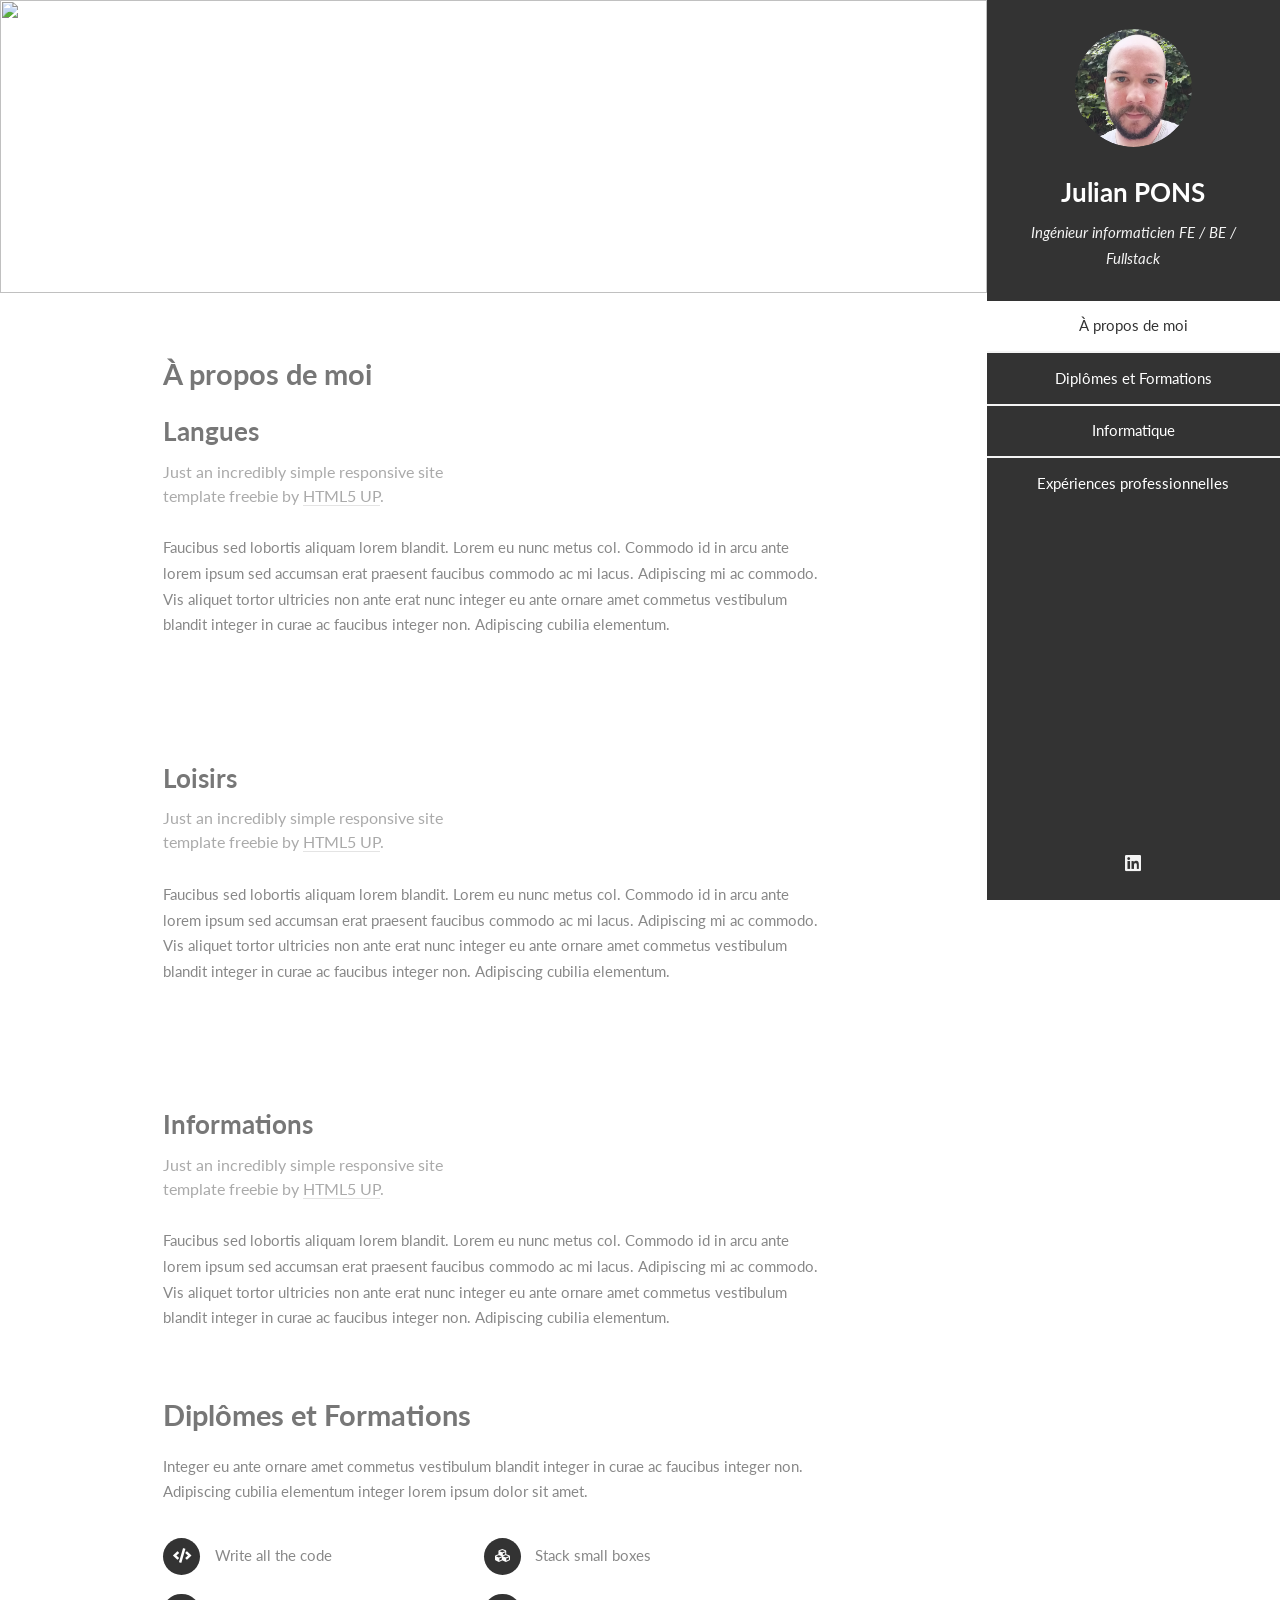
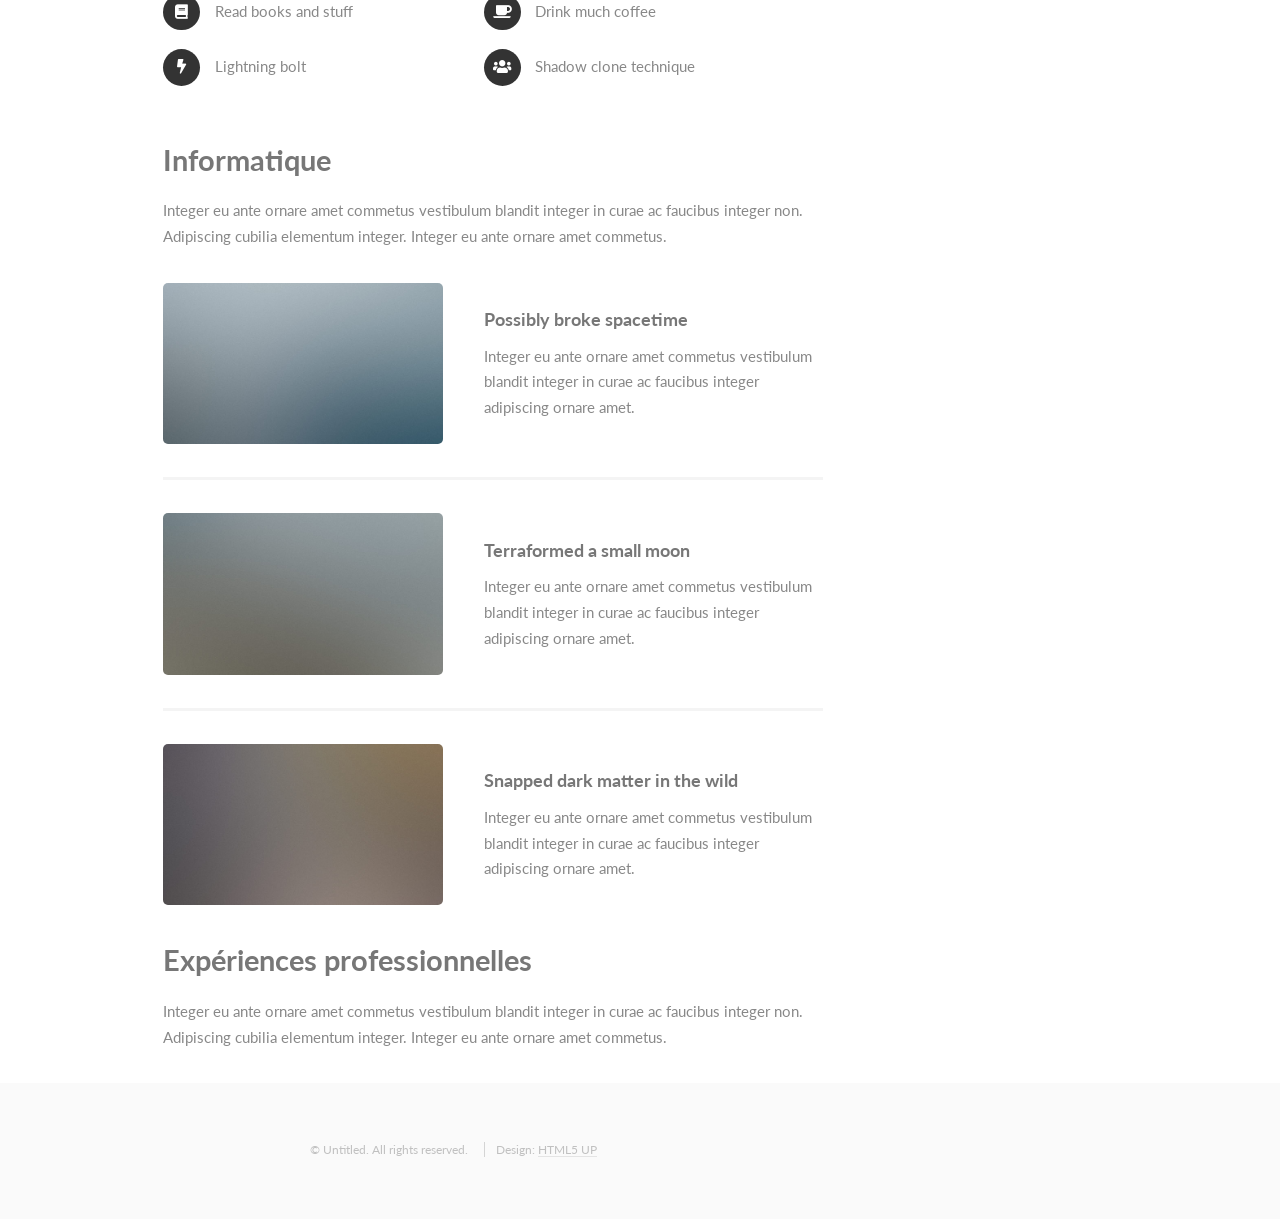
==== index.html @ 34a7720a "First iteration" ====
<!DOCTYPE HTML>
<!--
	Read Only by HTML5 UP
	html5up.net | @ajlkn
	Free for personal and commercial use under the CCA 3.0 license (html5up.net/license)
-->
<html>

<head>
	<title>CV Julian PONS</title>
	<meta charset="utf-8" />
	<meta name="viewport" content="width=device-width, initial-scale=1, user-scalable=no" />
	<link rel="stylesheet" href="assets/css/main.css" />
</head>

<body class="is-preload">

	<!-- Header -->
	<section id="header">
		<header>
			<span class="image avatar"><img src="images/avatar.jpg" alt="" /></span>
			<h1 id="logo"><a href="#">Julian PONS</a></h1>
			<p>Ingénieur informaticien FE / BE / Fullstack</p>
		</header>
		<nav id="nav">
			<ul>
				<li><a href="#one" class="active">À propos de moi</a></li>
				<li><a href="#two">Diplômes et Formations</a></li>
				<li><a href="#three">Informatique</a></li>
				<li><a href="#four">Expériences professionnelles</a></li>
			</ul>
		</nav>
		<footer>
			<ul class="icons">
				<li><a href="https://www.linkedin.com/in/julian-pons-7a95511b2" class="icon brands fa-linkedin"><span
							class="label">Linkedin</span></a></li>
			</ul>
		</footer>
	</section>

	<!-- Wrapper -->
	<div id="wrapper">

		<!-- Main -->
		<div id="main">

			<!-- One -->
			<section id="one">
				<div class="image main" data-position="center">
					<img src="images/banner.jpg" alt="" />
				</div>
				<div class="container">
					<h2>À propos de moi</h2>
					<header class="major">
						<h3>Langues</h3>
						<p>Just an incredibly simple responsive site<br />
							template freebie by <a href="http://html5up.net">HTML5 UP</a>.</p>
					</header>
					<p>Faucibus sed lobortis aliquam lorem blandit. Lorem eu nunc metus col. Commodo id in arcu ante
						lorem ipsum sed accumsan erat praesent faucibus commodo ac mi lacus. Adipiscing mi ac
						commodo.
						Vis aliquet tortor ultricies non ante erat nunc integer eu ante ornare amet commetus
						vestibulum
						blandit integer in curae ac faucibus integer non. Adipiscing cubilia elementum.</p>
				</div>
				<div class="container">
					<header class="major">
						<h3>Loisirs</h3>
						<p>Just an incredibly simple responsive site<br />
							template freebie by <a href="http://html5up.net">HTML5 UP</a>.</p>
					</header>
					<p>Faucibus sed lobortis aliquam lorem blandit. Lorem eu nunc metus col. Commodo id in arcu ante
						lorem ipsum sed accumsan erat praesent faucibus commodo ac mi lacus. Adipiscing mi ac commodo.
						Vis aliquet tortor ultricies non ante erat nunc integer eu ante ornare amet commetus vestibulum
						blandit integer in curae ac faucibus integer non. Adipiscing cubilia elementum.</p>
				</div>
				<div class="container">
					<header class="major">
						<h3>Informations</h3>
						<p>Just an incredibly simple responsive site<br />
							template freebie by <a href="http://html5up.net">HTML5 UP</a>.</p>
					</header>
					<p>Faucibus sed lobortis aliquam lorem blandit. Lorem eu nunc metus col. Commodo id in arcu ante
						lorem ipsum sed accumsan erat praesent faucibus commodo ac mi lacus. Adipiscing mi ac commodo.
						Vis aliquet tortor ultricies non ante erat nunc integer eu ante ornare amet commetus vestibulum
						blandit integer in curae ac faucibus integer non. Adipiscing cubilia elementum.</p>
				</div>

		</div>
		</section>

		<!-- Two -->
		<section id="two">
			<div class="container">
				<h2>Diplômes et Formations</h2>
				<p>Integer eu ante ornare amet commetus vestibulum blandit integer in curae ac faucibus integer non.
					Adipiscing cubilia elementum integer lorem ipsum dolor sit amet.</p>
				<ul class="feature-icons">
					<li class="icon solid fa-code">Write all the code</li>
					<li class="icon solid fa-cubes">Stack small boxes</li>
					<li class="icon solid fa-book">Read books and stuff</li>
					<li class="icon solid fa-coffee">Drink much coffee</li>
					<li class="icon solid fa-bolt">Lightning bolt</li>
					<li class="icon solid fa-users">Shadow clone technique</li>
				</ul>
			</div>
		</section>

		<!-- Three -->
		<section id="three">
			<div class="container">
				<h2>Informatique</h2>
				<p>Integer eu ante ornare amet commetus vestibulum blandit integer in curae ac faucibus integer non.
					Adipiscing cubilia elementum integer. Integer eu ante ornare amet commetus.</p>
				<div class="features">
					<article>
						<a href="#" class="image"><img src="images/pic01.jpg" alt="" /></a>
						<div class="inner">
							<h4>Possibly broke spacetime</h4>
							<p>Integer eu ante ornare amet commetus vestibulum blandit integer in curae ac faucibus
								integer adipiscing ornare amet.</p>
						</div>
					</article>
					<article>
						<a href="#" class="image"><img src="images/pic02.jpg" alt="" /></a>
						<div class="inner">
							<h4>Terraformed a small moon</h4>
							<p>Integer eu ante ornare amet commetus vestibulum blandit integer in curae ac faucibus
								integer adipiscing ornare amet.</p>
						</div>
					</article>
					<article>
						<a href="#" class="image"><img src="images/pic03.jpg" alt="" /></a>
						<div class="inner">
							<h4>Snapped dark matter in the wild</h4>
							<p>Integer eu ante ornare amet commetus vestibulum blandit integer in curae ac faucibus
								integer adipiscing ornare amet.</p>
						</div>
					</article>
				</div>
			</div>
		</section>

		<!-- Four -->
		<section id="four">
			<div class="container">
				<h2>Expériences professionnelles</h2>
				<p>Integer eu ante ornare amet commetus vestibulum blandit integer in curae ac faucibus integer non.
					Adipiscing cubilia elementum integer. Integer eu ante ornare amet commetus.</p>
			</div>
		</section>

		<!-- Five -->
		<!--
							<section id="five">
								<div class="container">
									<h3>Elements</h3>

									<section>
										<h4>Text</h4>
										<p>This is <b>bold</b> and this is <strong>strong</strong>. This is <i>italic</i> and this is <em>emphasized</em>.
										This is <sup>superscript</sup> text and this is <sub>subscript</sub> text.
										This is <u>underlined</u> and this is code: <code>for (;;) { ... }</code>. Finally, <a href="#">this is a link</a>.</p>
										<hr />
										<header>
											<h4>Heading with a Subtitle</h4>
											<p>Lorem ipsum dolor sit amet nullam id egestas urna aliquam</p>
										</header>
										<p>Nunc lacinia ante nunc ac lobortis. Interdum adipiscing gravida odio porttitor sem non mi integer non faucibus ornare mi ut ante amet placerat aliquet. Volutpat eu sed ante lacinia sapien lorem accumsan varius montes viverra nibh in adipiscing blandit tempus accumsan.</p>
										<header>
											<h5>Heading with a Subtitle</h5>
											<p>Lorem ipsum dolor sit amet nullam id egestas urna aliquam</p>
										</header>
										<p>Nunc lacinia ante nunc ac lobortis. Interdum adipiscing gravida odio porttitor sem non mi integer non faucibus ornare mi ut ante amet placerat aliquet. Volutpat eu sed ante lacinia sapien lorem accumsan varius montes viverra nibh in adipiscing blandit tempus accumsan.</p>
										<hr />
										<h2>Heading Level 2</h2>
										<h3>Heading Level 3</h3>
										<h4>Heading Level 4</h4>
										<h5>Heading Level 5</h5>
										<h6>Heading Level 6</h6>
										<hr />
										<h5>Blockquote</h5>
										<blockquote>Fringilla nisl. Donec accumsan interdum nisi, quis tincidunt felis sagittis eget tempus euismod. Vestibulum ante ipsum primis in faucibus vestibulum. Blandit adipiscing eu felis iaculis volutpat ac adipiscing accumsan faucibus. Vestibulum ante ipsum primis in faucibus lorem ipsum dolor sit amet nullam adipiscing eu felis.</blockquote>
										<h5>Preformatted</h5>
										<pre><code>i = 0;

while (!deck.isInOrder()) {
    print 'Iteration ' + i;
    deck.shuffle();
    i++;
}

print 'It took ' + i + ' iterations to sort the deck.';</code></pre>
									</section>

									<section>
										<h4>Lists</h4>
										<div class="row">
											<div class="col-6 col-12-xsmall">
												<h5>Unordered</h5>
												<ul>
													<li>Dolor pulvinar etiam magna etiam.</li>
													<li>Sagittis adipiscing lorem eleifend.</li>
													<li>Felis enim feugiat dolore viverra.</li>
												</ul>
												<h5>Alternate</h5>
												<ul class="alt">
													<li>Dolor pulvinar etiam magna etiam.</li>
													<li>Sagittis adipiscing lorem eleifend.</li>
													<li>Felis enim feugiat dolore viverra.</li>
												</ul>
											</div>
											<div class="col-6 col-12-xsmall">
												<h5>Ordered</h5>
												<ol>
													<li>Dolor pulvinar etiam magna etiam.</li>
													<li>Etiam vel felis at lorem sed viverra.</li>
													<li>Felis enim feugiat dolore viverra.</li>
													<li>Dolor pulvinar etiam magna etiam.</li>
													<li>Etiam vel felis at lorem sed viverra.</li>
													<li>Felis enim feugiat dolore viverra.</li>
												</ol>
												<h5>Icons</h5>
												<ul class="icons">
													<li><a href="#" class="icon brands fa-twitter"><span class="label">Twitter</span></a></li>
													<li><a href="#" class="icon brands fa-facebook-f"><span class="label">Facebook</span></a></li>
													<li><a href="#" class="icon brands fa-instagram"><span class="label">Instagram</span></a></li>
													<li><a href="#" class="icon brands fa-github"><span class="label">Github</span></a></li>
													<li><a href="#" class="icon brands fa-dribbble"><span class="label">Dribbble</span></a></li>
													<li><a href="#" class="icon brands fa-tumblr"><span class="label">Tumblr</span></a></li>
												</ul>
											</div>
										</div>
										<h5>Actions</h5>
										<ul class="actions">
											<li><a href="#" class="button primary">Default</a></li>
											<li><a href="#" class="button">Default</a></li>
											<li><a href="#" class="button alt">Default</a></li>
										</ul>
										<ul class="actions small">
											<li><a href="#" class="button primary small">Small</a></li>
											<li><a href="#" class="button small">Small</a></li>
											<li><a href="#" class="button alt small">Small</a></li>
										</ul>
										<div class="row">
											<div class="col-3 col-6-medium col-12-xsmall">
												<ul class="actions stacked">
													<li><a href="#" class="button primary">Default</a></li>
													<li><a href="#" class="button">Default</a></li>
													<li><a href="#" class="button alt">Default</a></li>
												</ul>
											</div>
											<div class="col-3 col-6 col-12-xsmall">
												<ul class="actions stacked">
													<li><a href="#" class="button primary small">Small</a></li>
													<li><a href="#" class="button small">Small</a></li>
													<li><a href="#" class="button alt small">Small</a></li>
												</ul>
											</div>
											<div class="col-3 col-6-medium col-12-xsmall">
												<ul class="actions stacked">
													<li><a href="#" class="button primary fit">Default</a></li>
													<li><a href="#" class="button fit">Default</a></li>
													<li><a href="#" class="button alt fit">Default</a></li>
												</ul>
											</div>
											<div class="col-3 col-6-medium col-12-xsmall">
												<ul class="actions stacked">
													<li><a href="#" class="button primary small fit">Small</a></li>
													<li><a href="#" class="button small fit">Small</a></li>
													<li><a href="#" class="button alt small fit">Small</a></li>
												</ul>
											</div>
										</div>
									</section>

									<section>
										<h4>Table</h4>
										<h5>Default</h5>
										<div class="table-wrapper">
											<table>
												<thead>
													<tr>
														<th>Name</th>
														<th>Description</th>
														<th>Price</th>
													</tr>
												</thead>
												<tbody>
													<tr>
														<td>Item One</td>
														<td>Ante turpis integer aliquet porttitor.</td>
														<td>29.99</td>
													</tr>
													<tr>
														<td>Item Two</td>
														<td>Vis ac commodo adipiscing arcu aliquet.</td>
														<td>19.99</td>
													</tr>
													<tr>
														<td>Item Three</td>
														<td> Morbi faucibus arcu accumsan lorem.</td>
														<td>29.99</td>
													</tr>
													<tr>
														<td>Item Four</td>
														<td>Vitae integer tempus condimentum.</td>
														<td>19.99</td>
													</tr>
													<tr>
														<td>Item Five</td>
														<td>Ante turpis integer aliquet porttitor.</td>
														<td>29.99</td>
													</tr>
												</tbody>
												<tfoot>
													<tr>
														<td colspan="2"></td>
														<td>100.00</td>
													</tr>
												</tfoot>
											</table>
										</div>

										<h5>Alternate</h5>
										<div class="table-wrapper">
											<table class="alt">
												<thead>
													<tr>
														<th>Name</th>
														<th>Description</th>
														<th>Price</th>
													</tr>
												</thead>
												<tbody>
													<tr>
														<td>Item One</td>
														<td>Ante turpis integer aliquet porttitor.</td>
														<td>29.99</td>
													</tr>
													<tr>
														<td>Item Two</td>
														<td>Vis ac commodo adipiscing arcu aliquet.</td>
														<td>19.99</td>
													</tr>
													<tr>
														<td>Item Three</td>
														<td> Morbi faucibus arcu accumsan lorem.</td>
														<td>29.99</td>
													</tr>
													<tr>
														<td>Item Four</td>
														<td>Vitae integer tempus condimentum.</td>
														<td>19.99</td>
													</tr>
													<tr>
														<td>Item Five</td>
														<td>Ante turpis integer aliquet porttitor.</td>
														<td>29.99</td>
													</tr>
												</tbody>
												<tfoot>
													<tr>
														<td colspan="2"></td>
														<td>100.00</td>
													</tr>
												</tfoot>
											</table>
										</div>
									</section>

									<section>
										<h4>Buttons</h4>
										<ul class="actions">
											<li><a href="#" class="button primary">Primary</a></li>
											<li><a href="#" class="button">Default</a></li>
											<li><a href="#" class="button alt">Alternate</a></li>
										</ul>
										<ul class="actions">
											<li><a href="#" class="button primary large">Large</a></li>
											<li><a href="#" class="button">Default</a></li>
											<li><a href="#" class="button alt small">Small</a></li>
										</ul>
										<ul class="actions fit">
											<li><a href="#" class="button primary fit">Fit</a></li>
											<li><a href="#" class="button fit">Fit</a></li>
											<li><a href="#" class="button alt fit">Fit</a></li>
										</ul>
										<ul class="actions fit small">
											<li><a href="#" class="button primary fit small">Fit + Small</a></li>
											<li><a href="#" class="button fit small">Fit + Small</a></li>
											<li><a href="#" class="button alt fit small">Fit + Small</a></li>
										</ul>
										<ul class="actions">
											<li><a href="#" class="button primary icon solid fa-download">Icon</a></li>
											<li><a href="#" class="button icon solid fa-download">Icon</a></li>
											<li><a href="#" class="button alt icon solid fa-check">Icon</a></li>
										</ul>
										<ul class="actions">
											<li><span class="button primary disabled">Primary</span></li>
											<li><span class="button disabled">Default</span></li>
											<li><span class="button alt disabled">Alternate</span></li>
										</ul>
									</section>

									<section>
										<h4>Form</h4>
										<form method="post" action="#">
											<div class="row gtr-uniform">
												<div class="col-6 col-12-xsmall">
													<input type="text" name="demo-name" id="demo-name" value="" placeholder="Name" />
												</div>
												<div class="col-6 col-12-xsmall">
													<input type="email" name="demo-email" id="demo-email" value="" placeholder="Email" />
												</div>
												<div class="col-12">
													<select name="demo-category" id="demo-category">
														<option value="">- Category -</option>
														<option value="1">Manufacturing</option>
														<option value="1">Shipping</option>
														<option value="1">Administration</option>
														<option value="1">Human Resources</option>
													</select>
												</div>
												<div class="col-4 col-12-medium">
													<input type="radio" id="demo-priority-low" name="demo-priority" checked>
													<label for="demo-priority-low">Low Priority</label>
												</div>
												<div class="col-4 col-12-medium">
													<input type="radio" id="demo-priority-normal" name="demo-priority">
													<label for="demo-priority-normal">Normal Priority</label>
												</div>
												<div class="col-4 col-12-medium">
													<input type="radio" id="demo-priority-high" name="demo-priority">
													<label for="demo-priority-high">High Priority</label>
												</div>
												<div class="col-6 col-12-medium">
													<input type="checkbox" id="demo-copy" name="demo-copy">
													<label for="demo-copy">Email me a copy of this message</label>
												</div>
												<div class="col-6 col-12-medium">
													<input type="checkbox" id="demo-human" name="demo-human" checked>
													<label for="demo-human">I am a human and not a robot</label>
												</div>
												<div class="col-12">
													<textarea name="demo-message" id="demo-message" placeholder="Enter your message" rows="6"></textarea>
												</div>
												<div class="col-12">
													<ul class="actions">
														<li><input type="submit" value="Send Message" /></li>
														<li><input type="reset" value="Reset" class="alt" /></li>
													</ul>
												</div>
											</div>
										</form>
									</section>

									<section>
										<h4>Image</h4>
										<h5>Fit</h5>
										<span class="image fit"><img src="images/banner.jpg" alt="" /></span>
										<div class="box alt">
											<div class="row gtr-50 gtr-uniform">
												<div class="col-4"><span class="image fit"><img src="images/pic01.jpg" alt="" /></span></div>
												<div class="col-4"><span class="image fit"><img src="images/pic02.jpg" alt="" /></span></div>
												<div class="col-4"><span class="image fit"><img src="images/pic03.jpg" alt="" /></span></div>
												<div class="col-4"><span class="image fit"><img src="images/pic02.jpg" alt="" /></span></div>
												<div class="col-4"><span class="image fit"><img src="images/pic03.jpg" alt="" /></span></div>
												<div class="col-4"><span class="image fit"><img src="images/pic01.jpg" alt="" /></span></div>
												<div class="col-4"><span class="image fit"><img src="images/pic03.jpg" alt="" /></span></div>
												<div class="col-4"><span class="image fit"><img src="images/pic01.jpg" alt="" /></span></div>
												<div class="col-4"><span class="image fit"><img src="images/pic02.jpg" alt="" /></span></div>
											</div>
										</div>
										<h5>Left &amp; Right</h5>
										<p><span class="image left"><img src="images/avatar.jpg" alt="" /></span>Fringilla nisl. Donec accumsan interdum nisi, quis tincidunt felis sagittis eget. tempus euismod. Vestibulum ante ipsum primis in faucibus vestibulum. Blandit adipiscing eu felis iaculis volutpat ac adipiscing accumsan eu faucibus. Integer ac pellentesque praesent tincidunt felis sagittis eget. tempus euismod. Vestibulum ante ipsum primis in faucibus vestibulum. Blandit adipiscing eu felis iaculis volutpat ac adipiscing accumsan eu faucibus. Integer ac pellentesque praesent. Donec accumsan interdum nisi, quis tincidunt felis sagittis eget. tempus euismod. Vestibulum ante ipsum primis in faucibus vestibulum. Blandit adipiscing eu felis iaculis volutpat ac adipiscing accumsan eu faucibus. Integer ac pellentesque praesent tincidunt felis sagittis eget. tempus euismod. Vestibulum ante ipsum primis in faucibus vestibulum. Blandit adipiscing eu felis iaculis volutpat ac adipiscing accumsan eu faucibus. Integer ac pellentesque praesent.</p>
										<p><span class="image right"><img src="images/avatar.jpg" alt="" /></span>Fringilla nisl. Donec accumsan interdum nisi, quis tincidunt felis sagittis eget. tempus euismod. Vestibulum ante ipsum primis in faucibus vestibulum. Blandit adipiscing eu felis iaculis volutpat ac adipiscing accumsan eu faucibus. Integer ac pellentesque praesent tincidunt felis sagittis eget. tempus euismod. Vestibulum ante ipsum primis in faucibus vestibulum. Blandit adipiscing eu felis iaculis volutpat ac adipiscing accumsan eu faucibus. Integer ac pellentesque praesent. Donec accumsan interdum nisi, quis tincidunt felis sagittis eget. tempus euismod. Vestibulum ante ipsum primis in faucibus vestibulum. Blandit adipiscing eu felis iaculis volutpat ac adipiscing accumsan eu faucibus. Integer ac pellentesque praesent tincidunt felis sagittis eget. tempus euismod. Vestibulum ante ipsum primis in faucibus vestibulum. Blandit adipiscing eu felis iaculis volutpat ac adipiscing accumsan eu faucibus. Integer ac pellentesque praesent.</p>
									</section>

								</div>
							</section>
						-->

	</div>

	<!-- Footer -->
	<section id="footer">
		<div class="container">
			<ul class="copyright">
				<li>&copy; Untitled. All rights reserved.</li>
				<li>Design: <a href="http://html5up.net">HTML5 UP</a></li>
			</ul>
		</div>
	</section>

	</div>

	<!-- Scripts -->
	<script src="assets/js/jquery.min.js"></script>
	<script src="assets/js/jquery.scrollex.min.js"></script>
	<script src="assets/js/jquery.scrolly.min.js"></script>
	<script src="assets/js/browser.min.js"></script>
	<script src="assets/js/breakpoints.min.js"></script>
	<script src="assets/js/util.js"></script>
	<script src="assets/js/main.js"></script>

</body>

</html>
---- assets/css/main.css ----
@import url("fontawesome-all.min.css");
@import url("https://fonts.googleapis.com/css?family=Lato:400,400italic,700,700italic|Source+Code+Pro:400");

/*
	Read Only by HTML5 UP
	html5up.net | @ajlkn
	Free for personal and commercial use under the CCA 3.0 license (html5up.net/license)
*/

html, body, div, span, applet, object,
iframe, h1, h2, h3, h4, h5, h6, p, blockquote,
pre, a, abbr, acronym, address, big, cite,
code, del, dfn, em, img, ins, kbd, q, s, samp,
small, strike, strong, sub, sup, tt, var, b,
u, i, center, dl, dt, dd, ol, ul, li, fieldset,
form, label, legend, table, caption, tbody,
tfoot, thead, tr, th, td, article, aside,
canvas, details, embed, figure, figcaption,
footer, header, hgroup, menu, nav, output, ruby,
section, summary, time, mark, audio, video {
	margin: 0;
	padding: 0;
	border: 0;
	font-size: 100%;
	font: inherit;
	vertical-align: baseline;}

article, aside, details, figcaption, figure,
footer, header, hgroup, menu, nav, section {
	display: block;}

body {
	line-height: 1;
}

ol, ul {
	list-style: none;
}

blockquote, q {
	quotes: none;
}

	blockquote:before, blockquote:after, q:before, q:after {
		content: '';
		content: none;
	}

table {
	border-collapse: collapse;
	border-spacing: 0;
}

body {
	-webkit-text-size-adjust: none;
}

mark {
	background-color: transparent;
	color: inherit;
}

input::-moz-focus-inner {
	border: 0;
	padding: 0;
}

input, select, textarea {
	-moz-appearance: none;
	-webkit-appearance: none;
	-ms-appearance: none;
	appearance: none;
}

/* Basic */

	html {
		box-sizing: border-box;
	}

	*, *:before, *:after {
		box-sizing: inherit;
	}

	body {
		background: #fff;
	}

		body.is-preload *, body.is-preload *:before, body.is-preload *:after {
			-moz-animation: none !important;
			-webkit-animation: none !important;
			-ms-animation: none !important;
			animation: none !important;
			-moz-transition: none !important;
			-webkit-transition: none !important;
			-ms-transition: none !important;
			transition: none !important;
		}

	body, input, select, textarea {
		color: #888;
		font-family: "Lato", sans-serif;
		font-size: 16pt;
		font-weight: 400;
		line-height: 1.75em;
	}

	a {
		-moz-transition: color 0.2s ease-in-out, border-color 0.2s ease-in-out;
		-webkit-transition: color 0.2s ease-in-out, border-color 0.2s ease-in-out;
		-ms-transition: color 0.2s ease-in-out, border-color 0.2s ease-in-out;
		transition: color 0.2s ease-in-out, border-color 0.2s ease-in-out;
		border-bottom: solid 1px #e4e4e4;
		color: inherit;
		text-decoration: none;
	}

		a:hover {
			border-bottom-color: transparent;
			color: #333333 !important;
		}

	strong, b {
		color: #777;
		font-weight: 700;
	}

	em, i {
		font-style: italic;
	}

	p {
		margin: 0 0 2.25em 0;
	}

	h1, h2, h3, h4, h5, h6 {
		color: #777;
		font-weight: 700;
		line-height: 1em;
		margin: 0 0 0.5625em 0;
	}

		h1 a, h2 a, h3 a, h4 a, h5 a, h6 a {
			border: 0;
			color: inherit;
			text-decoration: none;
		}

	h2 {
		font-size: 2em;
		line-height: 1.5em;
	}

	h3 {
		font-size: 1.75em;
		line-height: 1.5em;
	}

	h4 {
		font-size: 1.25em;
		line-height: 1.5em;
	}

	h5 {
		font-size: 0.9em;
		line-height: 1.5em;
	}

	h6 {
		font-size: 0.7em;
		line-height: 1.5em;
	}

	sub {
		font-size: 0.8em;
		position: relative;
		top: 0.5em;
	}

	sup {
		font-size: 0.8em;
		position: relative;
		top: -0.5em;
	}

	hr {
		border: 0;
		border-bottom: solid 2px #f4f4f4;
		margin: 2.25em 0;
	}

		hr.major {
			margin: 3.375em 0;
		}

	blockquote {
		border-left: solid 8px #e4e4e4;
		font-style: italic;
		margin: 0 0 2.25em 0;
		padding: 0.5em 0 0.5em 2em;
	}

	code {
		background: #555;
		border-radius: 5px;
		color: #fff;
		font-family: "Source Code Pro", monospace;
		font-size: 0.9em;
		margin: 0 0.25em;
		padding: 0.25em 0.65em;
	}

	pre {
		font-family: "Source Code Pro", monospace;
		font-size: 0.9em;
		margin: 0 0 2.25em 0;
	}

		pre code {
			-webkit-overflow-scrolling: touch;
			display: block;
			line-height: 1.5em;
			overflow-x: auto;
			padding: 1em 1.5em;
		}

	.align-left {
		text-align: left;
	}

	.align-center {
		text-align: center;
	}

	.align-right {
		text-align: right;
	}

/* Row */

	.row {
		display: flex;
		flex-wrap: wrap;
		box-sizing: border-box;
		align-items: stretch;
	}

		.row > * {
			box-sizing: border-box;
		}

		.row.gtr-uniform > * > :last-child {
			margin-bottom: 0;
		}

		.row.aln-left {
			justify-content: flex-start;
		}

		.row.aln-center {
			justify-content: center;
		}

		.row.aln-right {
			justify-content: flex-end;
		}

		.row.aln-top {
			align-items: flex-start;
		}

		.row.aln-middle {
			align-items: center;
		}

		.row.aln-bottom {
			align-items: flex-end;
		}

		.row > .imp {
			order: -1;
		}

		.row > .col-1 {
			width: 8.33333%;
		}

		.row > .off-1 {
			margin-left: 8.33333%;
		}

		.row > .col-2 {
			width: 16.66667%;
		}

		.row > .off-2 {
			margin-left: 16.66667%;
		}

		.row > .col-3 {
			width: 25%;
		}

		.row > .off-3 {
			margin-left: 25%;
		}

		.row > .col-4 {
			width: 33.33333%;
		}

		.row > .off-4 {
			margin-left: 33.33333%;
		}

		.row > .col-5 {
			width: 41.66667%;
		}

		.row > .off-5 {
			margin-left: 41.66667%;
		}

		.row > .col-6 {
			width: 50%;
		}

		.row > .off-6 {
			margin-left: 50%;
		}

		.row > .col-7 {
			width: 58.33333%;
		}

		.row > .off-7 {
			margin-left: 58.33333%;
		}

		.row > .col-8 {
			width: 66.66667%;
		}

		.row > .off-8 {
			margin-left: 66.66667%;
		}

		.row > .col-9 {
			width: 75%;
		}

		.row > .off-9 {
			margin-left: 75%;
		}

		.row > .col-10 {
			width: 83.33333%;
		}

		.row > .off-10 {
			margin-left: 83.33333%;
		}

		.row > .col-11 {
			width: 91.66667%;
		}

		.row > .off-11 {
			margin-left: 91.66667%;
		}

		.row > .col-12 {
			width: 100%;
		}

		.row > .off-12 {
			margin-left: 100%;
		}

		.row.gtr-0 {
			margin-top: 0;
			margin-left: 0em;
		}

			.row.gtr-0 > * {
				padding: 0 0 0 0em;
			}

			.row.gtr-0.gtr-uniform {
				margin-top: 0em;
			}

				.row.gtr-0.gtr-uniform > * {
					padding-top: 0em;
				}

		.row.gtr-25 {
			margin-top: 0;
			margin-left: -0.5em;
		}

			.row.gtr-25 > * {
				padding: 0 0 0 0.5em;
			}

			.row.gtr-25.gtr-uniform {
				margin-top: -0.5em;
			}

				.row.gtr-25.gtr-uniform > * {
					padding-top: 0.5em;
				}

		.row.gtr-50 {
			margin-top: 0;
			margin-left: -1em;
		}

			.row.gtr-50 > * {
				padding: 0 0 0 1em;
			}

			.row.gtr-50.gtr-uniform {
				margin-top: -1em;
			}

				.row.gtr-50.gtr-uniform > * {
					padding-top: 1em;
				}

		.row {
			margin-top: 0;
			margin-left: -2em;
		}

			.row > * {
				padding: 0 0 0 2em;
			}

			.row.gtr-uniform {
				margin-top: -2em;
			}

				.row.gtr-uniform > * {
					padding-top: 2em;
				}

		.row.gtr-150 {
			margin-top: 0;
			margin-left: -3em;
		}

			.row.gtr-150 > * {
				padding: 0 0 0 3em;
			}

			.row.gtr-150.gtr-uniform {
				margin-top: -3em;
			}

				.row.gtr-150.gtr-uniform > * {
					padding-top: 3em;
				}

		.row.gtr-200 {
			margin-top: 0;
			margin-left: -4em;
		}

			.row.gtr-200 > * {
				padding: 0 0 0 4em;
			}

			.row.gtr-200.gtr-uniform {
				margin-top: -4em;
			}

				.row.gtr-200.gtr-uniform > * {
					padding-top: 4em;
				}

		@media screen and (max-width: 1680px) {

			.row {
				display: flex;
				flex-wrap: wrap;
				box-sizing: border-box;
				align-items: stretch;
			}

				.row > * {
					box-sizing: border-box;
				}

				.row.gtr-uniform > * > :last-child {
					margin-bottom: 0;
				}

				.row.aln-left {
					justify-content: flex-start;
				}

				.row.aln-center {
					justify-content: center;
				}

				.row.aln-right {
					justify-content: flex-end;
				}

				.row.aln-top {
					align-items: flex-start;
				}

				.row.aln-middle {
					align-items: center;
				}

				.row.aln-bottom {
					align-items: flex-end;
				}

				.row > .imp-xlarge {
					order: -1;
				}

				.row > .col-1-xlarge {
					width: 8.33333%;
				}

				.row > .off-1-xlarge {
					margin-left: 8.33333%;
				}

				.row > .col-2-xlarge {
					width: 16.66667%;
				}

				.row > .off-2-xlarge {
					margin-left: 16.66667%;
				}

				.row > .col-3-xlarge {
					width: 25%;
				}

				.row > .off-3-xlarge {
					margin-left: 25%;
				}

				.row > .col-4-xlarge {
					width: 33.33333%;
				}

				.row > .off-4-xlarge {
					margin-left: 33.33333%;
				}

				.row > .col-5-xlarge {
					width: 41.66667%;
				}

				.row > .off-5-xlarge {
					margin-left: 41.66667%;
				}

				.row > .col-6-xlarge {
					width: 50%;
				}

				.row > .off-6-xlarge {
					margin-left: 50%;
				}

				.row > .col-7-xlarge {
					width: 58.33333%;
				}

				.row > .off-7-xlarge {
					margin-left: 58.33333%;
				}

				.row > .col-8-xlarge {
					width: 66.66667%;
				}

				.row > .off-8-xlarge {
					margin-left: 66.66667%;
				}

				.row > .col-9-xlarge {
					width: 75%;
				}

				.row > .off-9-xlarge {
					margin-left: 75%;
				}

				.row > .col-10-xlarge {
					width: 83.33333%;
				}

				.row > .off-10-xlarge {
					margin-left: 83.33333%;
				}

				.row > .col-11-xlarge {
					width: 91.66667%;
				}

				.row > .off-11-xlarge {
					margin-left: 91.66667%;
				}

				.row > .col-12-xlarge {
					width: 100%;
				}

				.row > .off-12-xlarge {
					margin-left: 100%;
				}

				.row.gtr-0 {
					margin-top: 0;
					margin-left: 0em;
				}

					.row.gtr-0 > * {
						padding: 0 0 0 0em;
					}

					.row.gtr-0.gtr-uniform {
						margin-top: 0em;
					}

						.row.gtr-0.gtr-uniform > * {
							padding-top: 0em;
						}

				.row.gtr-25 {
					margin-top: 0;
					margin-left: -0.5em;
				}

					.row.gtr-25 > * {
						padding: 0 0 0 0.5em;
					}

					.row.gtr-25.gtr-uniform {
						margin-top: -0.5em;
					}

						.row.gtr-25.gtr-uniform > * {
							padding-top: 0.5em;
						}

				.row.gtr-50 {
					margin-top: 0;
					margin-left: -1em;
				}

					.row.gtr-50 > * {
						padding: 0 0 0 1em;
					}

					.row.gtr-50.gtr-uniform {
						margin-top: -1em;
					}

						.row.gtr-50.gtr-uniform > * {
							padding-top: 1em;
						}

				.row {
					margin-top: 0;
					margin-left: -2em;
				}

					.row > * {
						padding: 0 0 0 2em;
					}

					.row.gtr-uniform {
						margin-top: -2em;
					}

						.row.gtr-uniform > * {
							padding-top: 2em;
						}

				.row.gtr-150 {
					margin-top: 0;
					margin-left: -3em;
				}

					.row.gtr-150 > * {
						padding: 0 0 0 3em;
					}

					.row.gtr-150.gtr-uniform {
						margin-top: -3em;
					}

						.row.gtr-150.gtr-uniform > * {
							padding-top: 3em;
						}

				.row.gtr-200 {
					margin-top: 0;
					margin-left: -4em;
				}

					.row.gtr-200 > * {
						padding: 0 0 0 4em;
					}

					.row.gtr-200.gtr-uniform {
						margin-top: -4em;
					}

						.row.gtr-200.gtr-uniform > * {
							padding-top: 4em;
						}

		}

		@media screen and (max-width: 1280px) {

			.row {
				display: flex;
				flex-wrap: wrap;
				box-sizing: border-box;
				align-items: stretch;
			}

				.row > * {
					box-sizing: border-box;
				}

				.row.gtr-uniform > * > :last-child {
					margin-bottom: 0;
				}

				.row.aln-left {
					justify-content: flex-start;
				}

				.row.aln-center {
					justify-content: center;
				}

				.row.aln-right {
					justify-content: flex-end;
				}

				.row.aln-top {
					align-items: flex-start;
				}

				.row.aln-middle {
					align-items: center;
				}

				.row.aln-bottom {
					align-items: flex-end;
				}

				.row > .imp-large {
					order: -1;
				}

				.row > .col-1-large {
					width: 8.33333%;
				}

				.row > .off-1-large {
					margin-left: 8.33333%;
				}

				.row > .col-2-large {
					width: 16.66667%;
				}

				.row > .off-2-large {
					margin-left: 16.66667%;
				}

				.row > .col-3-large {
					width: 25%;
				}

				.row > .off-3-large {
					margin-left: 25%;
				}

				.row > .col-4-large {
					width: 33.33333%;
				}

				.row > .off-4-large {
					margin-left: 33.33333%;
				}

				.row > .col-5-large {
					width: 41.66667%;
				}

				.row > .off-5-large {
					margin-left: 41.66667%;
				}

				.row > .col-6-large {
					width: 50%;
				}

				.row > .off-6-large {
					margin-left: 50%;
				}

				.row > .col-7-large {
					width: 58.33333%;
				}

				.row > .off-7-large {
					margin-left: 58.33333%;
				}

				.row > .col-8-large {
					width: 66.66667%;
				}

				.row > .off-8-large {
					margin-left: 66.66667%;
				}

				.row > .col-9-large {
					width: 75%;
				}

				.row > .off-9-large {
					margin-left: 75%;
				}

				.row > .col-10-large {
					width: 83.33333%;
				}

				.row > .off-10-large {
					margin-left: 83.33333%;
				}

				.row > .col-11-large {
					width: 91.66667%;
				}

				.row > .off-11-large {
					margin-left: 91.66667%;
				}

				.row > .col-12-large {
					width: 100%;
				}

				.row > .off-12-large {
					margin-left: 100%;
				}

				.row.gtr-0 {
					margin-top: 0;
					margin-left: 0em;
				}

					.row.gtr-0 > * {
						padding: 0 0 0 0em;
					}

					.row.gtr-0.gtr-uniform {
						margin-top: 0em;
					}

						.row.gtr-0.gtr-uniform > * {
							padding-top: 0em;
						}

				.row.gtr-25 {
					margin-top: 0;
					margin-left: -0.375em;
				}

					.row.gtr-25 > * {
						padding: 0 0 0 0.375em;
					}

					.row.gtr-25.gtr-uniform {
						margin-top: -0.375em;
					}

						.row.gtr-25.gtr-uniform > * {
							padding-top: 0.375em;
						}

				.row.gtr-50 {
					margin-top: 0;
					margin-left: -0.75em;
				}

					.row.gtr-50 > * {
						padding: 0 0 0 0.75em;
					}

					.row.gtr-50.gtr-uniform {
						margin-top: -0.75em;
					}

						.row.gtr-50.gtr-uniform > * {
							padding-top: 0.75em;
						}

				.row {
					margin-top: 0;
					margin-left: -1.5em;
				}

					.row > * {
						padding: 0 0 0 1.5em;
					}

					.row.gtr-uniform {
						margin-top: -1.5em;
					}

						.row.gtr-uniform > * {
							padding-top: 1.5em;
						}

				.row.gtr-150 {
					margin-top: 0;
					margin-left: -2.25em;
				}

					.row.gtr-150 > * {
						padding: 0 0 0 2.25em;
					}

					.row.gtr-150.gtr-uniform {
						margin-top: -2.25em;
					}

						.row.gtr-150.gtr-uniform > * {
							padding-top: 2.25em;
						}

				.row.gtr-200 {
					margin-top: 0;
					margin-left: -3em;
				}

					.row.gtr-200 > * {
						padding: 0 0 0 3em;
					}

					.row.gtr-200.gtr-uniform {
						margin-top: -3em;
					}

						.row.gtr-200.gtr-uniform > * {
							padding-top: 3em;
						}

		}

		@media screen and (max-width: 1024px) {

			.row {
				display: flex;
				flex-wrap: wrap;
				box-sizing: border-box;
				align-items: stretch;
			}

				.row > * {
					box-sizing: border-box;
				}

				.row.gtr-uniform > * > :last-child {
					margin-bottom: 0;
				}

				.row.aln-left {
					justify-content: flex-start;
				}

				.row.aln-center {
					justify-content: center;
				}

				.row.aln-right {
					justify-content: flex-end;
				}

				.row.aln-top {
					align-items: flex-start;
				}

				.row.aln-middle {
					align-items: center;
				}

				.row.aln-bottom {
					align-items: flex-end;
				}

				.row > .imp-medium {
					order: -1;
				}

				.row > .col-1-medium {
					width: 8.33333%;
				}

				.row > .off-1-medium {
					margin-left: 8.33333%;
				}

				.row > .col-2-medium {
					width: 16.66667%;
				}

				.row > .off-2-medium {
					margin-left: 16.66667%;
				}

				.row > .col-3-medium {
					width: 25%;
				}

				.row > .off-3-medium {
					margin-left: 25%;
				}

				.row > .col-4-medium {
					width: 33.33333%;
				}

				.row > .off-4-medium {
					margin-left: 33.33333%;
				}

				.row > .col-5-medium {
					width: 41.66667%;
				}

				.row > .off-5-medium {
					margin-left: 41.66667%;
				}

				.row > .col-6-medium {
					width: 50%;
				}

				.row > .off-6-medium {
					margin-left: 50%;
				}

				.row > .col-7-medium {
					width: 58.33333%;
				}

				.row > .off-7-medium {
					margin-left: 58.33333%;
				}

				.row > .col-8-medium {
					width: 66.66667%;
				}

				.row > .off-8-medium {
					margin-left: 66.66667%;
				}

				.row > .col-9-medium {
					width: 75%;
				}

				.row > .off-9-medium {
					margin-left: 75%;
				}

				.row > .col-10-medium {
					width: 83.33333%;
				}

				.row > .off-10-medium {
					margin-left: 83.33333%;
				}

				.row > .col-11-medium {
					width: 91.66667%;
				}

				.row > .off-11-medium {
					margin-left: 91.66667%;
				}

				.row > .col-12-medium {
					width: 100%;
				}

				.row > .off-12-medium {
					margin-left: 100%;
				}

				.row.gtr-0 {
					margin-top: 0;
					margin-left: 0em;
				}

					.row.gtr-0 > * {
						padding: 0 0 0 0em;
					}

					.row.gtr-0.gtr-uniform {
						margin-top: 0em;
					}

						.row.gtr-0.gtr-uniform > * {
							padding-top: 0em;
						}

				.row.gtr-25 {
					margin-top: 0;
					margin-left: -0.375em;
				}

					.row.gtr-25 > * {
						padding: 0 0 0 0.375em;
					}

					.row.gtr-25.gtr-uniform {
						margin-top: -0.375em;
					}

						.row.gtr-25.gtr-uniform > * {
							padding-top: 0.375em;
						}

				.row.gtr-50 {
					margin-top: 0;
					margin-left: -0.75em;
				}

					.row.gtr-50 > * {
						padding: 0 0 0 0.75em;
					}

					.row.gtr-50.gtr-uniform {
						margin-top: -0.75em;
					}

						.row.gtr-50.gtr-uniform > * {
							padding-top: 0.75em;
						}

				.row {
					margin-top: 0;
					margin-left: -1.5em;
				}

					.row > * {
						padding: 0 0 0 1.5em;
					}

					.row.gtr-uniform {
						margin-top: -1.5em;
					}

						.row.gtr-uniform > * {
							padding-top: 1.5em;
						}

				.row.gtr-150 {
					margin-top: 0;
					margin-left: -2.25em;
				}

					.row.gtr-150 > * {
						padding: 0 0 0 2.25em;
					}

					.row.gtr-150.gtr-uniform {
						margin-top: -2.25em;
					}

						.row.gtr-150.gtr-uniform > * {
							padding-top: 2.25em;
						}

				.row.gtr-200 {
					margin-top: 0;
					margin-left: -3em;
				}

					.row.gtr-200 > * {
						padding: 0 0 0 3em;
					}

					.row.gtr-200.gtr-uniform {
						margin-top: -3em;
					}

						.row.gtr-200.gtr-uniform > * {
							padding-top: 3em;
						}

		}

		@media screen and (max-width: 736px) {

			.row {
				display: flex;
				flex-wrap: wrap;
				box-sizing: border-box;
				align-items: stretch;
			}

				.row > * {
					box-sizing: border-box;
				}

				.row.gtr-uniform > * > :last-child {
					margin-bottom: 0;
				}

				.row.aln-left {
					justify-content: flex-start;
				}

				.row.aln-center {
					justify-content: center;
				}

				.row.aln-right {
					justify-content: flex-end;
				}

				.row.aln-top {
					align-items: flex-start;
				}

				.row.aln-middle {
					align-items: center;
				}

				.row.aln-bottom {
					align-items: flex-end;
				}

				.row > .imp-small {
					order: -1;
				}

				.row > .col-1-small {
					width: 8.33333%;
				}

				.row > .off-1-small {
					margin-left: 8.33333%;
				}

				.row > .col-2-small {
					width: 16.66667%;
				}

				.row > .off-2-small {
					margin-left: 16.66667%;
				}

				.row > .col-3-small {
					width: 25%;
				}

				.row > .off-3-small {
					margin-left: 25%;
				}

				.row > .col-4-small {
					width: 33.33333%;
				}

				.row > .off-4-small {
					margin-left: 33.33333%;
				}

				.row > .col-5-small {
					width: 41.66667%;
				}

				.row > .off-5-small {
					margin-left: 41.66667%;
				}

				.row > .col-6-small {
					width: 50%;
				}

				.row > .off-6-small {
					margin-left: 50%;
				}

				.row > .col-7-small {
					width: 58.33333%;
				}

				.row > .off-7-small {
					margin-left: 58.33333%;
				}

				.row > .col-8-small {
					width: 66.66667%;
				}

				.row > .off-8-small {
					margin-left: 66.66667%;
				}

				.row > .col-9-small {
					width: 75%;
				}

				.row > .off-9-small {
					margin-left: 75%;
				}

				.row > .col-10-small {
					width: 83.33333%;
				}

				.row > .off-10-small {
					margin-left: 83.33333%;
				}

				.row > .col-11-small {
					width: 91.66667%;
				}

				.row > .off-11-small {
					margin-left: 91.66667%;
				}

				.row > .col-12-small {
					width: 100%;
				}

				.row > .off-12-small {
					margin-left: 100%;
				}

				.row.gtr-0 {
					margin-top: 0;
					margin-left: 0em;
				}

					.row.gtr-0 > * {
						padding: 0 0 0 0em;
					}

					.row.gtr-0.gtr-uniform {
						margin-top: 0em;
					}

						.row.gtr-0.gtr-uniform > * {
							padding-top: 0em;
						}

				.row.gtr-25 {
					margin-top: 0;
					margin-left: -0.3125em;
				}

					.row.gtr-25 > * {
						padding: 0 0 0 0.3125em;
					}

					.row.gtr-25.gtr-uniform {
						margin-top: -0.3125em;
					}

						.row.gtr-25.gtr-uniform > * {
							padding-top: 0.3125em;
						}

				.row.gtr-50 {
					margin-top: 0;
					margin-left: -0.625em;
				}

					.row.gtr-50 > * {
						padding: 0 0 0 0.625em;
					}

					.row.gtr-50.gtr-uniform {
						margin-top: -0.625em;
					}

						.row.gtr-50.gtr-uniform > * {
							padding-top: 0.625em;
						}

				.row {
					margin-top: 0;
					margin-left: -1.25em;
				}

					.row > * {
						padding: 0 0 0 1.25em;
					}

					.row.gtr-uniform {
						margin-top: -1.25em;
					}

						.row.gtr-uniform > * {
							padding-top: 1.25em;
						}

				.row.gtr-150 {
					margin-top: 0;
					margin-left: -1.875em;
				}

					.row.gtr-150 > * {
						padding: 0 0 0 1.875em;
					}

					.row.gtr-150.gtr-uniform {
						margin-top: -1.875em;
					}

						.row.gtr-150.gtr-uniform > * {
							padding-top: 1.875em;
						}

				.row.gtr-200 {
					margin-top: 0;
					margin-left: -2.5em;
				}

					.row.gtr-200 > * {
						padding: 0 0 0 2.5em;
					}

					.row.gtr-200.gtr-uniform {
						margin-top: -2.5em;
					}

						.row.gtr-200.gtr-uniform > * {
							padding-top: 2.5em;
						}

		}

		@media screen and (max-width: 480px) {

			.row {
				display: flex;
				flex-wrap: wrap;
				box-sizing: border-box;
				align-items: stretch;
			}

				.row > * {
					box-sizing: border-box;
				}

				.row.gtr-uniform > * > :last-child {
					margin-bottom: 0;
				}

				.row.aln-left {
					justify-content: flex-start;
				}

				.row.aln-center {
					justify-content: center;
				}

				.row.aln-right {
					justify-content: flex-end;
				}

				.row.aln-top {
					align-items: flex-start;
				}

				.row.aln-middle {
					align-items: center;
				}

				.row.aln-bottom {
					align-items: flex-end;
				}

				.row > .imp-xsmall {
					order: -1;
				}

				.row > .col-1-xsmall {
					width: 8.33333%;
				}

				.row > .off-1-xsmall {
					margin-left: 8.33333%;
				}

				.row > .col-2-xsmall {
					width: 16.66667%;
				}

				.row > .off-2-xsmall {
					margin-left: 16.66667%;
				}

				.row > .col-3-xsmall {
					width: 25%;
				}

				.row > .off-3-xsmall {
					margin-left: 25%;
				}

				.row > .col-4-xsmall {
					width: 33.33333%;
				}

				.row > .off-4-xsmall {
					margin-left: 33.33333%;
				}

				.row > .col-5-xsmall {
					width: 41.66667%;
				}

				.row > .off-5-xsmall {
					margin-left: 41.66667%;
				}

				.row > .col-6-xsmall {
					width: 50%;
				}

				.row > .off-6-xsmall {
					margin-left: 50%;
				}

				.row > .col-7-xsmall {
					width: 58.33333%;
				}

				.row > .off-7-xsmall {
					margin-left: 58.33333%;
				}

				.row > .col-8-xsmall {
					width: 66.66667%;
				}

				.row > .off-8-xsmall {
					margin-left: 66.66667%;
				}

				.row > .col-9-xsmall {
					width: 75%;
				}

				.row > .off-9-xsmall {
					margin-left: 75%;
				}

				.row > .col-10-xsmall {
					width: 83.33333%;
				}

				.row > .off-10-xsmall {
					margin-left: 83.33333%;
				}

				.row > .col-11-xsmall {
					width: 91.66667%;
				}

				.row > .off-11-xsmall {
					margin-left: 91.66667%;
				}

				.row > .col-12-xsmall {
					width: 100%;
				}

				.row > .off-12-xsmall {
					margin-left: 100%;
				}

				.row.gtr-0 {
					margin-top: 0;
					margin-left: 0em;
				}

					.row.gtr-0 > * {
						padding: 0 0 0 0em;
					}

					.row.gtr-0.gtr-uniform {
						margin-top: 0em;
					}

						.row.gtr-0.gtr-uniform > * {
							padding-top: 0em;
						}

				.row.gtr-25 {
					margin-top: 0;
					margin-left: -0.3125em;
				}

					.row.gtr-25 > * {
						padding: 0 0 0 0.3125em;
					}

					.row.gtr-25.gtr-uniform {
						margin-top: -0.3125em;
					}

						.row.gtr-25.gtr-uniform > * {
							padding-top: 0.3125em;
						}

				.row.gtr-50 {
					margin-top: 0;
					margin-left: -0.625em;
				}

					.row.gtr-50 > * {
						padding: 0 0 0 0.625em;
					}

					.row.gtr-50.gtr-uniform {
						margin-top: -0.625em;
					}

						.row.gtr-50.gtr-uniform > * {
							padding-top: 0.625em;
						}

				.row {
					margin-top: 0;
					margin-left: -1.25em;
				}

					.row > * {
						padding: 0 0 0 1.25em;
					}

					.row.gtr-uniform {
						margin-top: -1.25em;
					}

						.row.gtr-uniform > * {
							padding-top: 1.25em;
						}

				.row.gtr-150 {
					margin-top: 0;
					margin-left: -1.875em;
				}

					.row.gtr-150 > * {
						padding: 0 0 0 1.875em;
					}

					.row.gtr-150.gtr-uniform {
						margin-top: -1.875em;
					}

						.row.gtr-150.gtr-uniform > * {
							padding-top: 1.875em;
						}

				.row.gtr-200 {
					margin-top: 0;
					margin-left: -2.5em;
				}

					.row.gtr-200 > * {
						padding: 0 0 0 2.5em;
					}

					.row.gtr-200.gtr-uniform {
						margin-top: -2.5em;
					}

						.row.gtr-200.gtr-uniform > * {
							padding-top: 2.5em;
						}

		}

/* Container */

	.container {
		margin: 0 auto;
		max-width: calc(100% - 4.5em);
		width: 45em;
	}

		.container.xsmall {
			width: 11.25em;
		}

		.container.small {
			width: 22.5em;
		}

		.container.medium {
			width: 33.75em;
		}

		.container.large {
			width: 56.25em;
		}

		.container.xlarge {
			width: 67.5em;
		}

		.container.max {
			width: 100%;
		}

		@media screen and (max-width: 1024px) {

			.container {
				width: 100% !important;
			}

		}

		@media screen and (max-width: 480px) {

			.container {
				max-width: calc(100% - 3.375em);
			}

		}

/* Section/Article */

	section.special, article.special {
		text-align: center;
	}

	header p {
		color: #aaa;
		position: relative;
		margin: 0 0 1.6875em 0;
	}

	header h2 + p {
		font-size: 1.25em;
		margin-top: -0.5em;
		line-height: 1.5em;
	}

	header h3 + p {
		font-size: 1.1em;
		margin-top: -0.35em;
		line-height: 1.5em;
	}

	header h4 + p,
	header h5 + p,
	header h6 + p {
		font-size: 0.9em;
		margin-top: -0.25em;
		line-height: 1.5em;
	}

	header.major h2 {
		color: #333333;
		font-size: 3.5em;
	}

		header.major h2 + p {
			color: #777;
			font-size: 1.75em;
			font-weight: 700;
			margin-top: -0.75em;
		}

/* Form */

	form {
		margin: 0 0 2.25em 0;
	}

	label {
		color: #777;
		display: block;
		font-size: 0.9em;
		font-weight: 700;
		margin: 0 0 1.125em 0;
	}

	input::-moz-focus-inner {
		border: 0;
		padding: 0;
	}

	input[type="text"],
	input[type="password"],
	input[type="email"],
	select,
	textarea {
		-moz-appearance: none;
		-webkit-appearance: none;
		-ms-appearance: none;
		appearance: none;
		border-radius: 5px;
		border: none;
		border: solid 2px #e4e4e4;
		color: inherit;
		display: block;
		outline: 0;
		padding: 0 1em;
		text-decoration: none;
		width: 100%;
	}

		input[type="text"]:invalid,
		input[type="password"]:invalid,
		input[type="email"]:invalid,
		select:invalid,
		textarea:invalid {
			box-shadow: none;
		}

		input[type="text"]:focus,
		input[type="password"]:focus,
		input[type="email"]:focus,
		select:focus,
		textarea:focus {
			border-color: #333333;
		}

	select {
		background-image: url("data:image/svg+xml;charset=utf8,%3Csvg xmlns='http://www.w3.org/2000/svg' width='40' height='40' preserveAspectRatio='none' viewBox='0 0 40 40'%3E%3Cpath d='M9.4,12.3l10.4,10.4l10.4-10.4c0.2-0.2,0.5-0.4,0.9-0.4c0.3,0,0.6,0.1,0.9,0.4l3.3,3.3c0.2,0.2,0.4,0.5,0.4,0.9 c0,0.4-0.1,0.6-0.4,0.9L20.7,31.9c-0.2,0.2-0.5,0.4-0.9,0.4c-0.3,0-0.6-0.1-0.9-0.4L4.3,17.3c-0.2-0.2-0.4-0.5-0.4-0.9 c0-0.4,0.1-0.6,0.4-0.9l3.3-3.3c0.2-0.2,0.5-0.4,0.9-0.4S9.1,12.1,9.4,12.3z' fill='%23e4e4e4' /%3E%3C/svg%3E");
		background-size: 1.25em;
		background-repeat: no-repeat;
		background-position: calc(100% - 1em) center;
		height: 2.75em;
		padding-right: 2.75em;
		text-overflow: ellipsis;
	}

		select option {
			color: #777;
			background: #fff;
		}

		select:focus::-ms-value {
			background-color: transparent;
		}

		select::-ms-expand {
			display: none;
		}

	input[type="text"],
	input[type="password"],
	input[type="email"],
	select {
		height: 2.75em;
	}

	textarea {
		padding: 0.75em 1em;
	}

	input[type="checkbox"],
	input[type="radio"] {
		-moz-appearance: none;
		-webkit-appearance: none;
		-ms-appearance: none;
		appearance: none;
		display: block;
		float: left;
		margin-right: -2em;
		opacity: 0;
		width: 1em;
		z-index: -1;
	}

		input[type="checkbox"] + label,
		input[type="radio"] + label {
			text-decoration: none;
			color: #888;
			cursor: pointer;
			display: inline-block;
			font-size: 1em;
			font-weight: 400;
			padding-left: 2.4em;
			padding-right: 0.75em;
			position: relative;
		}

			input[type="checkbox"] + label:before,
			input[type="radio"] + label:before {
				-moz-osx-font-smoothing: grayscale;
				-webkit-font-smoothing: antialiased;
				display: inline-block;
				font-style: normal;
				font-variant: normal;
				text-rendering: auto;
				line-height: 1;
				text-transform: none !important;
				font-family: 'Font Awesome 5 Free';
				font-weight: 900;
			}

			input[type="checkbox"] + label:before,
			input[type="radio"] + label:before {
				background: #fafafa;
				border-radius: 5px;
				border: solid 2px #e4e4e4;
				content: '';
				display: inline-block;
				font-size: 0.8em;
				height: 2.0625em;
				left: 0;
				line-height: 2.0625em;
				position: absolute;
				text-align: center;
				top: 0;
				width: 2.0625em;
			}

		input[type="checkbox"]:checked + label:before,
		input[type="radio"]:checked + label:before {
			background: #989898;
			border-color: #989898;
			color: #ffffff;
			content: '\f00c';
		}

		input[type="checkbox"]:focus + label:before,
		input[type="radio"]:focus + label:before {
			border-color: #333333;
		}

	input[type="checkbox"] + label:before {
		border-radius: 5px;
	}

	input[type="radio"] + label:before {
		border-radius: 100%;
	}

	::-webkit-input-placeholder {
		color: #aaa !important;
		font-style: italic;
		opacity: 1.0;
	}

	:-moz-placeholder {
		color: #aaa !important;
		font-style: italic;
		opacity: 1.0;
	}

	::-moz-placeholder {
		color: #aaa !important;
		font-style: italic;
		opacity: 1.0;
	}

	:-ms-input-placeholder {
		color: #aaa !important;
		font-style: italic;
		opacity: 1.0;
	}

/* Box */

	.box {
		border-radius: 5px;
		border: solid 2px #e4e4e4;
		margin-bottom: 2.25em;
		padding: 1.5em;
	}

		.box > :last-child,
		.box > :last-child > :last-child,
		.box > :last-child > :last-child > :last-child {
			margin-bottom: 0;
		}

		.box.alt {
			border: 0;
			border-radius: 0;
			padding: 0;
		}

/* Icon */

	.icon {
		text-decoration: none;
		border-bottom: none;
		position: relative;
	}

		.icon:before {
			-moz-osx-font-smoothing: grayscale;
			-webkit-font-smoothing: antialiased;
			display: inline-block;
			font-style: normal;
			font-variant: normal;
			text-rendering: auto;
			line-height: 1;
			text-transform: none !important;
			font-family: 'Font Awesome 5 Free';
			font-weight: 400;
		}

		.icon > .label {
			display: none;
		}

		.icon:before {
			line-height: inherit;
		}

		.icon.solid:before {
			font-weight: 900;
		}

		.icon.brands:before {
			font-family: 'Font Awesome 5 Brands';
		}

/* Image */

	.image {
		border-radius: 5px;
		border: 0;
		display: inline-block;
		position: relative;
	}

		.image[data-position] img {
			-moz-object-fit: cover;
			-webkit-object-fit: cover;
			-ms-object-fit: cover;
			object-fit: cover;
			display: block;
			position: absolute;
			top: 0;
			left: 0;
			width: 100%;
			height: 100%;
		}

		.image[data-position="top left"] img {
			-moz-object-position: top left;
			-webkit-object-position: top left;
			-ms-object-position: top left;
			object-position: top left;
		}

		.image[data-position="top"] img {
			-moz-object-position: top;
			-webkit-object-position: top;
			-ms-object-position: top;
			object-position: top;
		}

		.image[data-position="top right"] img {
			-moz-object-position: top right;
			-webkit-object-position: top right;
			-ms-object-position: top right;
			object-position: top right;
		}

		.image[data-position="right"] img {
			-moz-object-position: right;
			-webkit-object-position: right;
			-ms-object-position: right;
			object-position: right;
		}

		.image[data-position="bottom right"] img {
			-moz-object-position: bottom right;
			-webkit-object-position: bottom right;
			-ms-object-position: bottom right;
			object-position: bottom right;
		}

		.image[data-position="bottom"] img {
			-moz-object-position: bottom;
			-webkit-object-position: bottom;
			-ms-object-position: bottom;
			object-position: bottom;
		}

		.image[data-position="bottom left"] img {
			-moz-object-position: bottom left;
			-webkit-object-position: bottom left;
			-ms-object-position: bottom left;
			object-position: bottom left;
		}

		.image[data-position="left"] img {
			-moz-object-position: left;
			-webkit-object-position: left;
			-ms-object-position: left;
			object-position: left;
		}

		.image[data-position="center"] img {
			-moz-object-position: center;
			-webkit-object-position: center;
			-ms-object-position: center;
			object-position: center;
		}

		.image[data-position="25% 25%"] img {
			-moz-object-position: 25% 25%;
			-webkit-object-position: 25% 25%;
			-ms-object-position: 25% 25%;
			object-position: 25% 25%;
		}

		.image[data-position="75% 25%"] img {
			-moz-object-position: 75% 25%;
			-webkit-object-position: 75% 25%;
			-ms-object-position: 75% 25%;
			object-position: 75% 25%;
		}

		.image[data-position="75% 75%"] img {
			-moz-object-position: 75% 75%;
			-webkit-object-position: 75% 75%;
			-ms-object-position: 75% 75%;
			object-position: 75% 75%;
		}

		.image[data-position="25% 75%"] img {
			-moz-object-position: 25% 75%;
			-webkit-object-position: 25% 75%;
			-ms-object-position: 25% 75%;
			object-position: 25% 75%;
		}

		.image img {
			border-radius: 5px;
			display: block;
		}

		.image.left {
			float: left;
			margin: 0 2.5em 2em 0;
			top: 0.25em;
		}

		.image.right {
			float: right;
			margin: 0 0 2em 2.5em;
			top: 0.25em;
		}

		.image.fit {
			display: block;
			margin: 0 0 2.25em 0;
			width: 100%;
		}

			.image.fit img {
				display: block;
				width: 100%;
			}

		.image.avatar {
			border-radius: 100%;
			overflow: hidden;
		}

			.image.avatar img {
				border-radius: 100%;
				display: block;
				width: 100%;
			}

		.image.main {
			display: block;
			height: 20em;
			border-radius: 0;
		}

			.image.main img {
				border-radius: 0;
			}

/* List */

	ol {
		list-style: decimal;
		margin: 0 0 2.25em 0;
		padding-left: 1.25em;
	}

		ol li {
			padding-left: 0.25em;
		}

	ul {
		list-style: disc;
		margin: 0 0 2.25em 0;
		padding-left: 1em;
	}

		ul li {
			padding-left: 0.5em;
		}

		ul.alt {
			list-style: none;
			padding-left: 0;
		}

			ul.alt li {
				border-top: solid 2px #f4f4f4;
				padding: 0.5em 0;
			}

				ul.alt li:first-child {
					border-top: 0;
					padding-top: 0;
				}

	dl {
		margin: 0 0 2.25em 0;
	}

/* Actions */

	ul.actions {
		display: -moz-flex;
		display: -webkit-flex;
		display: -ms-flex;
		display: flex;
		cursor: default;
		list-style: none;
		margin-left: -1.125em;
		padding-left: 0;
	}

		ul.actions li {
			padding: 0 0 0 1.125em;
			vertical-align: middle;
		}

		ul.actions.special {
			-moz-justify-content: center;
			-webkit-justify-content: center;
			-ms-justify-content: center;
			justify-content: center;
			width: 100%;
			margin-left: 0;
		}

			ul.actions.special li:first-child {
				padding-left: 0;
			}

		ul.actions.stacked {
			-moz-flex-direction: column;
			-webkit-flex-direction: column;
			-ms-flex-direction: column;
			flex-direction: column;
			margin-left: 0;
		}

			ul.actions.stacked li {
				padding: 1.125em 0 0 0;
			}

				ul.actions.stacked li:first-child {
					padding-top: 0;
				}

		ul.actions.fit {
			width: calc(100% + 1.125em);
		}

			ul.actions.fit li {
				-moz-flex-grow: 1;
				-webkit-flex-grow: 1;
				-ms-flex-grow: 1;
				flex-grow: 1;
				-moz-flex-shrink: 1;
				-webkit-flex-shrink: 1;
				-ms-flex-shrink: 1;
				flex-shrink: 1;
				width: 100%;
			}

				ul.actions.fit li > * {
					width: 100%;
				}

			ul.actions.fit.stacked {
				width: 100%;
			}

		@media screen and (max-width: 480px) {

			ul.actions:not(.fixed) {
				-moz-flex-direction: column;
				-webkit-flex-direction: column;
				-ms-flex-direction: column;
				flex-direction: column;
				margin-left: 0;
				width: 100% !important;
			}

				ul.actions:not(.fixed) li {
					-moz-flex-grow: 1;
					-webkit-flex-grow: 1;
					-ms-flex-grow: 1;
					flex-grow: 1;
					-moz-flex-shrink: 1;
					-webkit-flex-shrink: 1;
					-ms-flex-shrink: 1;
					flex-shrink: 1;
					padding: 1.125em 0 0 0;
					text-align: center;
					width: 100%;
				}

					ul.actions:not(.fixed) li > * {
						width: 100%;
					}

					ul.actions:not(.fixed) li:first-child {
						padding-top: 0;
					}

					ul.actions:not(.fixed) li input[type="submit"],
					ul.actions:not(.fixed) li input[type="reset"],
					ul.actions:not(.fixed) li input[type="button"],
					ul.actions:not(.fixed) li button,
					ul.actions:not(.fixed) li .button {
						width: 100%;
					}

						ul.actions:not(.fixed) li input[type="submit"].icon:before,
						ul.actions:not(.fixed) li input[type="reset"].icon:before,
						ul.actions:not(.fixed) li input[type="button"].icon:before,
						ul.actions:not(.fixed) li button.icon:before,
						ul.actions:not(.fixed) li .button.icon:before {
							margin-left: -0.5rem;
						}

		}

/* Feature Icons */

	ul.feature-icons {
		list-style: none;
		padding-left: 0;
	}

		ul.feature-icons li {
			text-decoration: none;
			display: inline-block;
			margin: 0 0 1.6875em 0;
			padding: 0.35em 0 0 3.5em;
			position: relative;
			vertical-align: top;
			width: 48%;
		}

			ul.feature-icons li:before {
				-moz-osx-font-smoothing: grayscale;
				-webkit-font-smoothing: antialiased;
				display: inline-block;
				font-style: normal;
				font-variant: normal;
				text-rendering: auto;
				line-height: 1;
				text-transform: none !important;
				font-family: 'Font Awesome 5 Free';
				font-weight: 400;
			}

			ul.feature-icons li:before {
				background: #333333;
				border-radius: 100%;
				color: #ffffff;
				display: block;
				height: 2.5em;
				left: 0;
				line-height: 2.5em;
				position: absolute;
				text-align: center;
				top: 0;
				width: 2.5em;
			}

/* Icons */

	ul.icons {
		cursor: default;
		list-style: none;
		padding-left: 0;
	}

		ul.icons li {
			display: inline-block;
			padding: 0 1em 0 0;
		}

			ul.icons li:last-child {
				padding-right: 0 !important;
			}

			ul.icons li .icon:before {
				font-size: 1.25em;
			}

/* Table */

	.table-wrapper {
		-webkit-overflow-scrolling: touch;
		overflow-x: auto;
	}

	table {
		margin: 0 0 2.25em 0;
		width: 100%;
	}

		table tbody tr {
			border: solid 2px #f4f4f4;
			border-left: 0;
			border-right: 0;
		}

			table tbody tr:nth-child(2n + 1) {
				background-color: #fafafa;
			}

		table td {
			padding: 0.75em 0.75em;
		}

		table th {
			color: #777;
			font-size: 0.9em;
			font-weight: 700;
			padding: 0 0.75em 0.75em 0.75em;
			text-align: left;
		}

		table thead {
			border-bottom: solid 4px #e4e4e4;
		}

		table tfoot {
			border-top: solid 4px #e4e4e4;
		}

		table.alt {
			border-collapse: separate;
		}

			table.alt tbody tr td {
				border: solid 2px #e4e4e4;
				border-left-width: 0;
				border-top-width: 0;
			}

				table.alt tbody tr td:first-child {
					border-left-width: 2px;
				}

			table.alt tbody tr:first-child td {
				border-top-width: 2px;
			}

			table.alt thead {
				border-bottom: 0;
			}

			table.alt tfoot {
				border-top: 0;
			}

/* Button */

	input[type="submit"],
	input[type="reset"],
	input[type="button"],
	.button {
		-moz-appearance: none;
		-webkit-appearance: none;
		-ms-appearance: none;
		appearance: none;
		-moz-transition: background-color 0.2s ease-in-out, color 0.2s ease-in-out;
		-webkit-transition: background-color 0.2s ease-in-out, color 0.2s ease-in-out;
		-ms-transition: background-color 0.2s ease-in-out, color 0.2s ease-in-out;
		transition: background-color 0.2s ease-in-out, color 0.2s ease-in-out;
		background-color: #989898;
		border-radius: 5px;
		border: 0;
		color: #ffffff !important;
		cursor: pointer;
		display: inline-block;
		font-weight: 700;
		height: 2.75em;
		line-height: 2.75em;
		padding: 0 1.5em;
		text-align: center;
		text-decoration: none;
		white-space: nowrap;
	}

		input[type="submit"]:hover,
		input[type="reset"]:hover,
		input[type="button"]:hover,
		.button:hover {
			background-color: #a5a5a5;
			color: #ffffff !important;
		}

		input[type="submit"]:active,
		input[type="reset"]:active,
		input[type="button"]:active,
		.button:active {
			background-color: #8b8b8b;
		}

		input[type="submit"].icon,
		input[type="reset"].icon,
		input[type="button"].icon,
		.button.icon {
			padding-left: 1.35em;
		}

			input[type="submit"].icon:before,
			input[type="reset"].icon:before,
			input[type="button"].icon:before,
			.button.icon:before {
				margin-right: 0.5em;
			}

		input[type="submit"].fit,
		input[type="reset"].fit,
		input[type="button"].fit,
		.button.fit {
			width: 100%;
		}

		input[type="submit"].small,
		input[type="reset"].small,
		input[type="button"].small,
		.button.small {
			font-size: 0.8em;
		}

		input[type="submit"].large,
		input[type="reset"].large,
		input[type="button"].large,
		.button.large {
			font-size: 1.35em;
		}

		input[type="submit"].alt,
		input[type="reset"].alt,
		input[type="button"].alt,
		.button.alt {
			background-color: transparent;
			box-shadow: inset 0 0 0 2px #e4e4e4;
			color: #777 !important;
		}

			input[type="submit"].alt:hover,
			input[type="reset"].alt:hover,
			input[type="button"].alt:hover,
			.button.alt:hover {
				background-color: #f4f4f4;
				color: #777 !important;
			}

			input[type="submit"].alt:active,
			input[type="reset"].alt:active,
			input[type="button"].alt:active,
			.button.alt:active {
				background-color: #eaeaea;
			}

			input[type="submit"].alt.icon:before,
			input[type="reset"].alt.icon:before,
			input[type="button"].alt.icon:before,
			.button.alt.icon:before {
				color: #aaa;
			}

		input[type="submit"].primary,
		input[type="reset"].primary,
		input[type="button"].primary,
		.button.primary {
			background-color: #333333;
			color: #ffffff !important;
		}

			input[type="submit"].primary:hover,
			input[type="reset"].primary:hover,
			input[type="button"].primary:hover,
			.button.primary:hover {
				background-color: #5ed0b1;
			}

			input[type="submit"].primary:active,
			input[type="reset"].primary:active,
			input[type="button"].primary:active,
			.button.primary:active {
				background-color: #39c29d;
			}

		input[type="submit"].disabled, input[type="submit"]:disabled,
		input[type="reset"].disabled,
		input[type="reset"]:disabled,
		input[type="button"].disabled,
		input[type="button"]:disabled,
		.button.disabled,
		.button:disabled {
			background-color: #888 !important;
			box-shadow: inset 0 -0.15em 0 0 rgba(0, 0, 0, 0.15);
			color: #fff !important;
			cursor: default;
			opacity: 0.25;
		}

/* Features */

	.features article {
		border-top: solid 3px #f4f4f4;
		margin-bottom: 2.25em;
		padding-top: 2.25em;
	}

		.features article:first-child {
			border-top: 0;
			padding-top: 0;
		}

		.features article .image {
			display: inline-block;
			padding-right: 2.5em;
			vertical-align: middle;
			width: 48%;
		}

			.features article .image img {
				display: block;
				width: 100%;
			}

		.features article .inner {
			display: inline-block;
			vertical-align: middle;
			width: 50%;
		}

			.features article .inner > :last-child {
				margin-bottom: 0;
			}

/* Header */

	#header {
		display: -moz-flex;
		display: -webkit-flex;
		display: -ms-flex;
		display: flex;
		-moz-flex-direction: column;
		-webkit-flex-direction: column;
		-ms-flex-direction: column;
		flex-direction: column;
		-moz-justify-content: space-between;
		-webkit-justify-content: space-between;
		-ms-justify-content: space-between;
		justify-content: space-between;
		background: #333333;
		color: #F4F4F4;
		height: 100%;
		overflow-y: auto;
		position: fixed;
		text-align: center;
		top: 0;
		width: 23em;
		right: 0;
	}

		#header h1, #header h2, #header h3, #header h4, #header h5, #header h6 {
			color: #ffffff;
		}

			#header h1 a, #header h2 a, #header h3 a, #header h4 a, #header h5 a, #header h6 a {
				color: #ffffff;
			}

		#header header p {
			color: #F4F4F4;
		}

		#header a {
			color: #F4F4F4;
		}

			#header a:hover {
				color: #ffffff !important;
			}

		#header > header {
			-moz-flex-shrink: 0;
			-webkit-flex-shrink: 0;
			-ms-flex-shrink: 0;
			flex-shrink: 0;
			padding: 3em;
		}

			#header > header .avatar {
				display: block;
				margin: 0 auto 2.25em auto;
				width: 8em;
			}

			#header > header h1 {
				font-size: 1.75em;
				margin: 0;
			}

			#header > header p {
				color: #F4F4F4;
				font-style: italic;
				margin: 1em 0 0 0;
			}

		#header > footer {
			-moz-flex-shrink: 0;
			-webkit-flex-shrink: 0;
			-ms-flex-shrink: 0;
			flex-shrink: 0;
			bottom: 0;
			left: 0;
			padding: 2em;
			width: 100%;
		}

			#header > footer .icons {
				margin: 0;
			}

				#header > footer .icons li a {
					color: #F4F4F4;
				}

		#header > nav {
			-moz-flex-grow: 1;
			-webkit-flex-grow: 1;
			-ms-flex-grow: 1;
			flex-grow: 1;
		}

			#header > nav ul {
				list-style: none;
				margin: 0;
				padding: 0;
			}

				#header > nav ul li {
					border-top: solid 2px #F4F4F4;
					display: block;
					padding: 0;
				}

					#header > nav ul li a {
						-moz-transition: none;
						-webkit-transition: none;
						-ms-transition: none;
						transition: none;
						border: 0;
						color: #ffffff !important;
						display: block;
						padding: 0.85em 0;
						text-decoration: none;
					}

						#header > nav ul li a.active {
							background: #fff;
							color: #333333 !important;
						}

					#header > nav ul li:first-child {
						border-top: 0;
					}

/* Wrapper */

	#wrapper {
		background: #fff;
		padding-right: 23em;
	}

/* Main */

	#main > section {
		border-top: solid 6px #f4f4f4;
	}

		#main > section > .container {
			padding: 6em 0 4em 0;
		}

		#main > section:first-child {
			border-top: 0;
		}

/* Footer */

	#footer {
		background: #fafafa;
		border-top: 0;
		color: #c0c0c0;
		overflow: hidden;
		padding: 4em 0 2em 0;
	}

		#footer .copyright {
			line-height: 1em;
			list-style: none;
			padding: 0;
		}

			#footer .copyright li {
				border-left: solid 1px #d4d4d4;
				display: inline-block;
				font-size: 0.8em;
				margin-left: 1em;
				padding-left: 1em;
			}

				#footer .copyright li:first-child {
					border-left: 0;
					margin-left: 0;
					padding-left: 0;
				}

				#footer .copyright li a {
					color: inherit;
				}

/* XLarge */

	@media screen and (max-width: 1680px) {

		/* Basic */

			body, input, select, textarea {
				font-size: 13pt;
			}

		/* Header */

			#header {
				width: 21em;
			}

				#header > header {
					padding: 2em;
				}

				#header > footer {
					padding: 1.5em;
				}

		/* Wrapper */

			#wrapper {
				padding-right: 21em;
			}

		/* Main */

			#main > section > .container {
				padding: 4em 0 2em 0;
			}

	}

/* Large */

	@media screen and (max-width: 1280px) {

		/* Basic */

			body, input, select, textarea {
				font-size: 11pt;
			}

		/* Header */

			#header {
				width: 20em;
			}

		/* Wrapper */

			#wrapper {
				padding-right: 20em;
			}

	}

/* Medium */

	#titleBar {
		display: none;
	}

	@media screen and (max-width: 1024px) {

		/* Basic */

			html, body {
				overflow-x: hidden;
			}

			body, input, select, textarea {
				font-size: 12pt;
			}

		/* Image */

			.image.left, .image.right {
				max-width: 40%;
			}

				.image.left img, .image.right img {
					width: 100%;
				}

			.image.main {
				height: 20em;
			}

		/* Header */

			#header {
				-moz-backface-visibility: hidden;
				-webkit-backface-visibility: hidden;
				-ms-backface-visibility: hidden;
				backface-visibility: hidden;
				-moz-transition: -moz-transform 0.5s ease;
				-webkit-transition: -webkit-transform 0.5s ease;
				-ms-transition: -ms-transform 0.5s ease;
				transition: transform 0.5s ease;
				display: block;
				height: 100%;
				overflow-y: auto;
				position: fixed;
				top: 0;
				width: 23em;
				z-index: 10002;
				-moz-transform: translateX(23em);
				-webkit-transform: translateX(23em);
				-ms-transform: translateX(23em);
				transform: translateX(23em);
				right: 0;
			}

				#header > footer {
					bottom: auto;
					left: auto;
					margin: 0.5em 0 0 0;
					position: relative;
					right: auto;
					top: auto;
				}

		/* Wrapper */

			#wrapper {
				-moz-backface-visibility: hidden;
				-webkit-backface-visibility: hidden;
				-ms-backface-visibility: hidden;
				backface-visibility: hidden;
				-moz-transition: -moz-transform 0.5s ease;
				-webkit-transition: -webkit-transform 0.5s ease;
				-ms-transition: -ms-transform 0.5s ease;
				transition: transform 0.5s ease;
				padding: 44px 0 1px 0;
			}

		/* Header Panel */

			#titleBar {
				-moz-backface-visibility: hidden;
				-webkit-backface-visibility: hidden;
				-ms-backface-visibility: hidden;
				backface-visibility: hidden;
				-moz-transition: -moz-transform 0.5s ease;
				-webkit-transition: -webkit-transform 0.5s ease;
				-ms-transition: -ms-transform 0.5s ease;
				transition: transform 0.5s ease;
				display: block;
				height: 44px;
				left: 0;
				position: fixed;
				top: 0;
				width: 100%;
				z-index: 10001;
				background: #222;
				color: #fff;
				min-width: 320px;
			}

				#titleBar .title {
					color: #fff;
					display: block;
					font-weight: 700;
					height: 44px;
					line-height: 44px;
					padding: 0 1em;
					width: 100%;
					text-align: left;
				}

					#titleBar .title a {
						border: 0;
						text-decoration: none;
					}

				#titleBar .toggle {
					text-decoration: none;
					height: 4em;
					position: absolute;
					top: 0;
					width: 6em;
					border: 0;
					outline: 0;
					right: 0;
				}

					#titleBar .toggle:before {
						-moz-osx-font-smoothing: grayscale;
						-webkit-font-smoothing: antialiased;
						display: inline-block;
						font-style: normal;
						font-variant: normal;
						text-rendering: auto;
						line-height: 1;
						text-transform: none !important;
						font-family: 'Font Awesome 5 Free';
						font-weight: 900;
					}

					#titleBar .toggle:before {
						background: #333333;
						color: #ffffff;
						content: '\f0c9';
						display: block;
						font-size: 18px;
						height: 44px;
						line-height: 44px;
						position: absolute;
						text-align: center;
						top: 0;
						width: 64px;
						right: 0;
					}

			body.header-visible #wrapper, body.header-visible #titleBar {
				-moz-transform: translateX(-23em);
				-webkit-transform: translateX(-23em);
				-ms-transform: translateX(-23em);
				transform: translateX(-23em);
			}

			body.header-visible #header {
				-moz-transform: translateX(0);
				-webkit-transform: translateX(0);
				-ms-transform: translateX(0);
				transform: translateX(0);
			}

	}

/* Small */

	@media screen and (max-width: 736px) {

		/* Basic */

			body, input, select, textarea {
				font-size: 12pt;
			}

			h1 br, h2 br, h3 br, h4 br, h5 br, h6 br {
				display: none;
			}

			h2 {
				font-size: 1.75em;
			}

			h3 {
				font-size: 1.5em;
			}

			h4 {
				font-size: 1em;
			}

		/* Image */

			.image.left {
				margin: 0 1.5em 1em 0;
			}

			.image.right {
				margin: 0 0 1em 1.5em;
			}

			.image.main {
				height: 12em;
			}

		/* Section/Article */

			header br {
				display: none;
			}

			header.major h2 {
				font-size: 2.5em;
			}

				header.major h2 + p {
					font-size: 1.5em;
				}

		/* Features */

			.features article .image {
				display: block;
				margin: 0 0 2.25em 0;
				padding-right: 0;
				width: 100%;
			}

			.features article .inner {
				display: block;
				width: 100%;
			}

		/* Header */

			#header {
				width: 17em;
				-moz-transform: translateX(17em);
				-webkit-transform: translateX(17em);
				-ms-transform: translateX(17em);
				transform: translateX(17em);
				right: 0;
			}

				#header > header {
					padding: 2em;
				}

					#header > header .avatar {
						margin: 0 auto 1.6875em auto;
						width: 6em;
					}

					#header > header h1 {
						font-size: 1.5em;
					}

					#header > header p {
						margin: 1em 0 0 0;
					}

				#header > footer {
					padding: 1.5em;
				}

		/* Main */

			#main > section > .container {
				padding: 2em 0 0 0;
			}

		/* Footer */

			#footer {
				text-align: center;
			}

				#footer .copyright li {
					border-left: 0;
					display: block;
					line-height: 1.75em;
					margin: 0.75em 0 0 0;
					padding-left: 0;
				}

					#footer .copyright li:first-child {
						margin-top: 0;
					}

		/* Header Panel */

			#titleBar .toggle {
				height: 4em;
				width: 6em;
			}

				#titleBar .toggle:before {
					font-size: 14px;
					width: 44px;
				}

			body.header-visible #wrapper, body.header-visible #titleBar {
				-moz-transform: translateX(-17em);
				-webkit-transform: translateX(-17em);
				-ms-transform: translateX(-17em);
				transform: translateX(-17em);
			}

	}

/* XSmall */

	@media screen and (max-width: 480px) {

		/* Basic */

			html, body {
				min-width: 320px;
			}

			body, input, select, textarea {
				font-size: 12pt;
			}

		/* List */

			ul.actions {
				margin: 0 0 2.25em 0;
			}

				ul.actions li {
					display: block;
					padding: 1.125em 0 0 0;
					text-align: center;
					width: 100%;
				}

					ul.actions li:first-child {
						padding-top: 0;
					}

					ul.actions li > * {
						width: 100%;
						margin: 0 !important;
					}

						ul.actions li > *.icon:before {
							margin-left: -2em;
						}

				ul.actions.small li {
					padding: 0.5625em 0 0 0;
				}

					ul.actions.small li:first-child {
						padding-top: 0;
					}

			ul.feature-icons li {
				display: block;
				width: 100%;
			}

		/* Button */

			input[type="submit"],
			input[type="reset"],
			input[type="button"],
			.button {
				padding: 0;
			}

	}
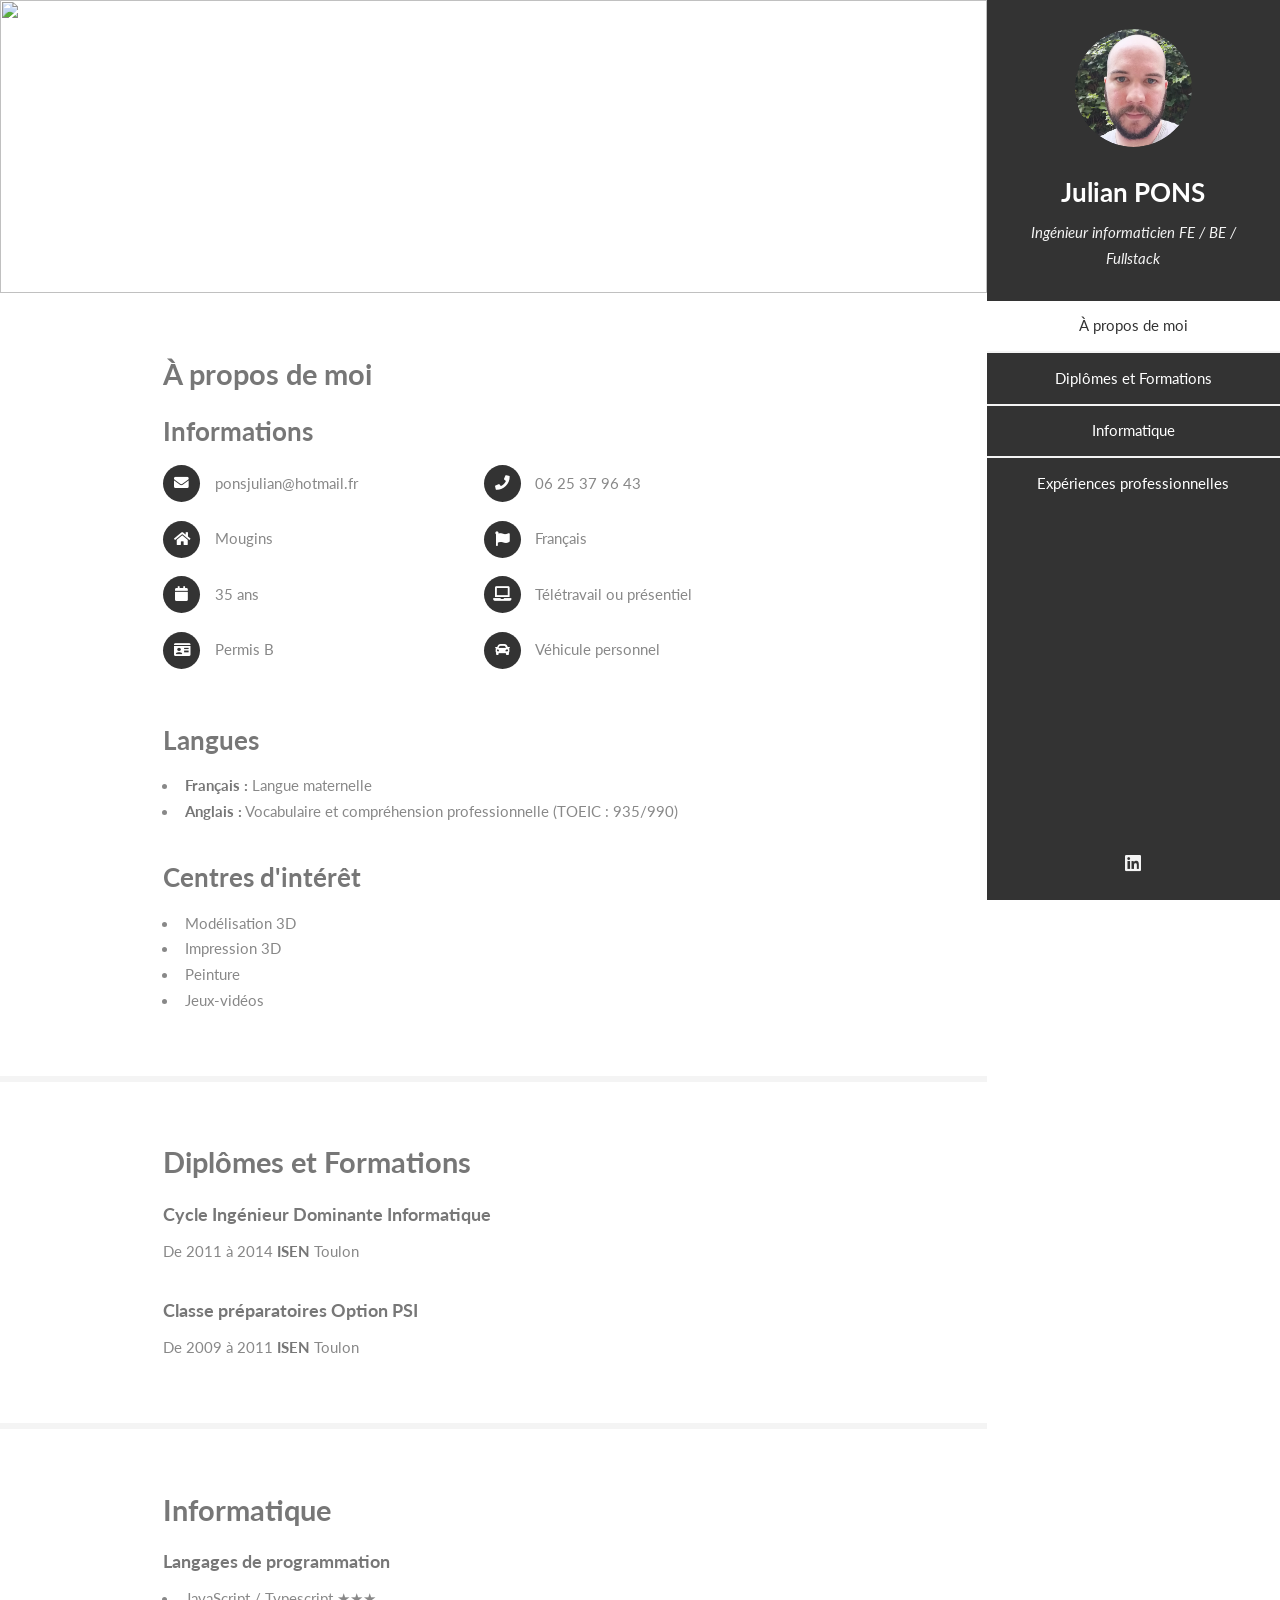
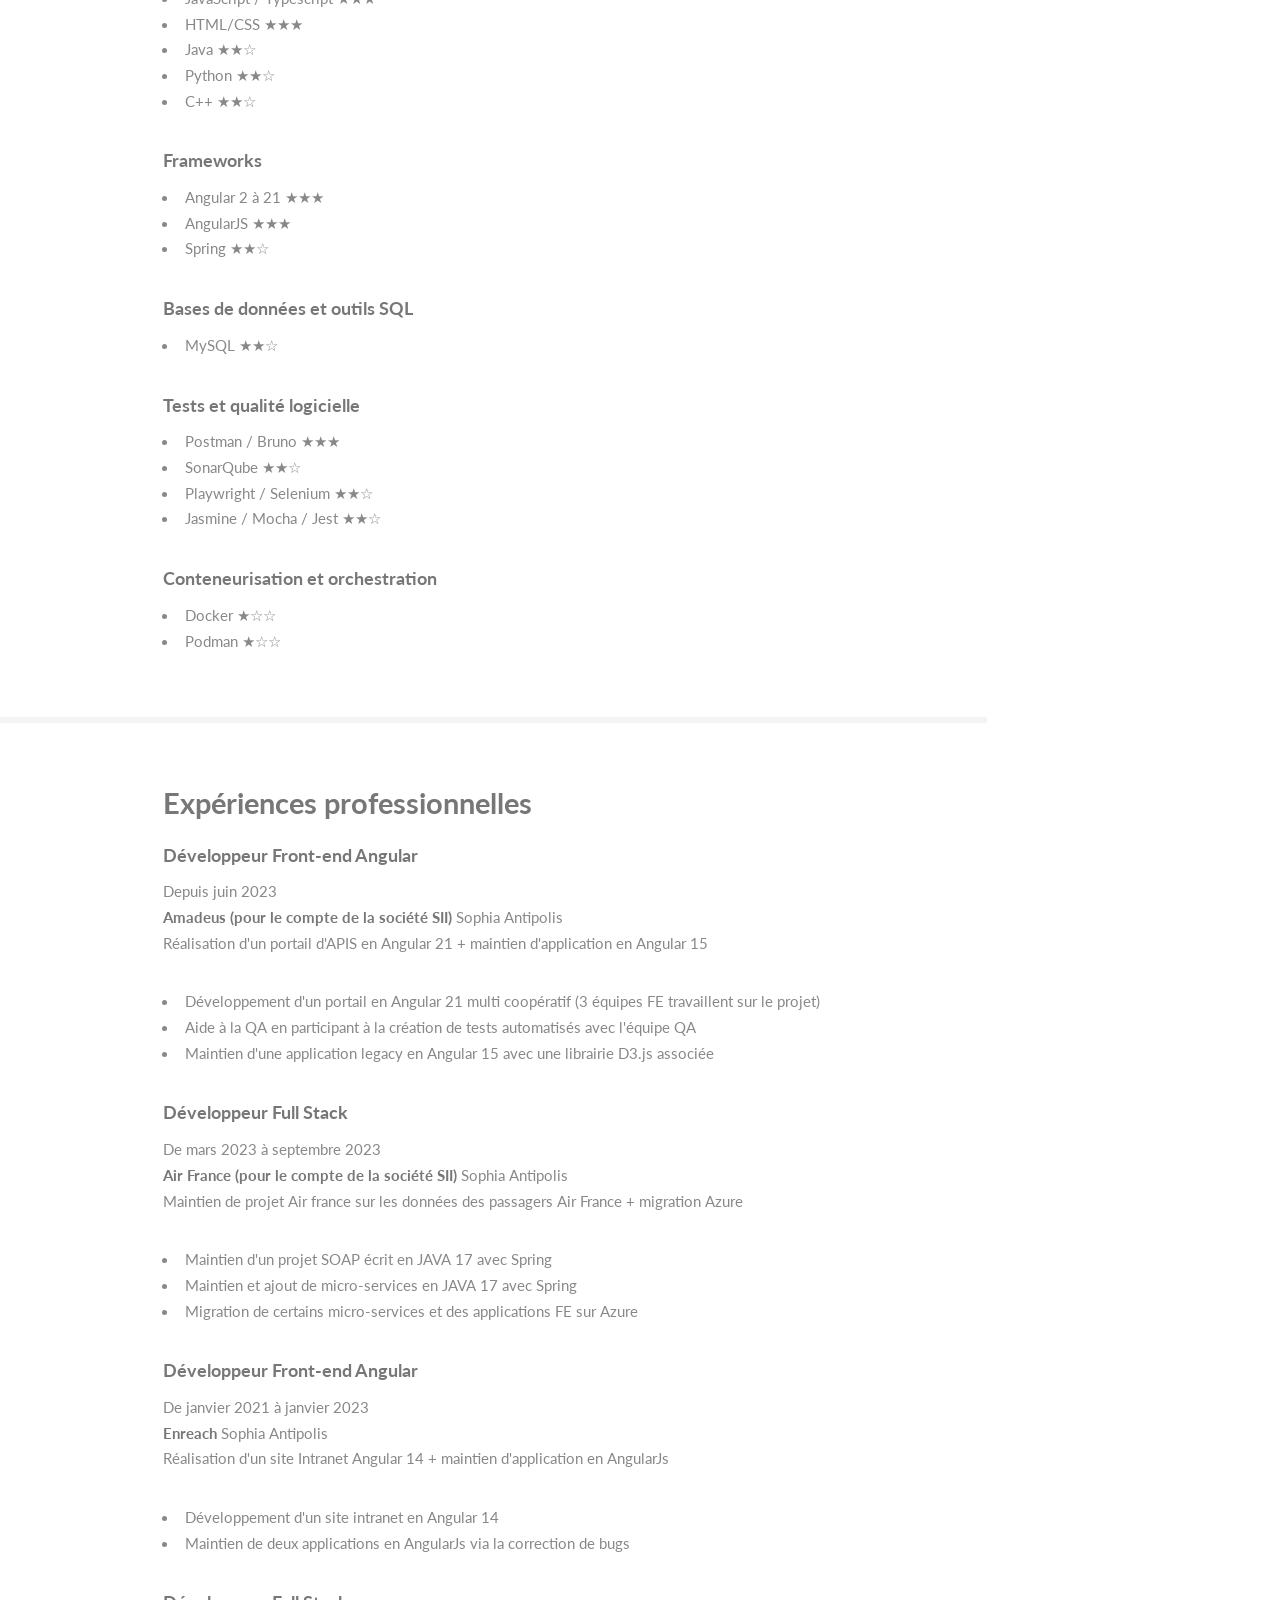
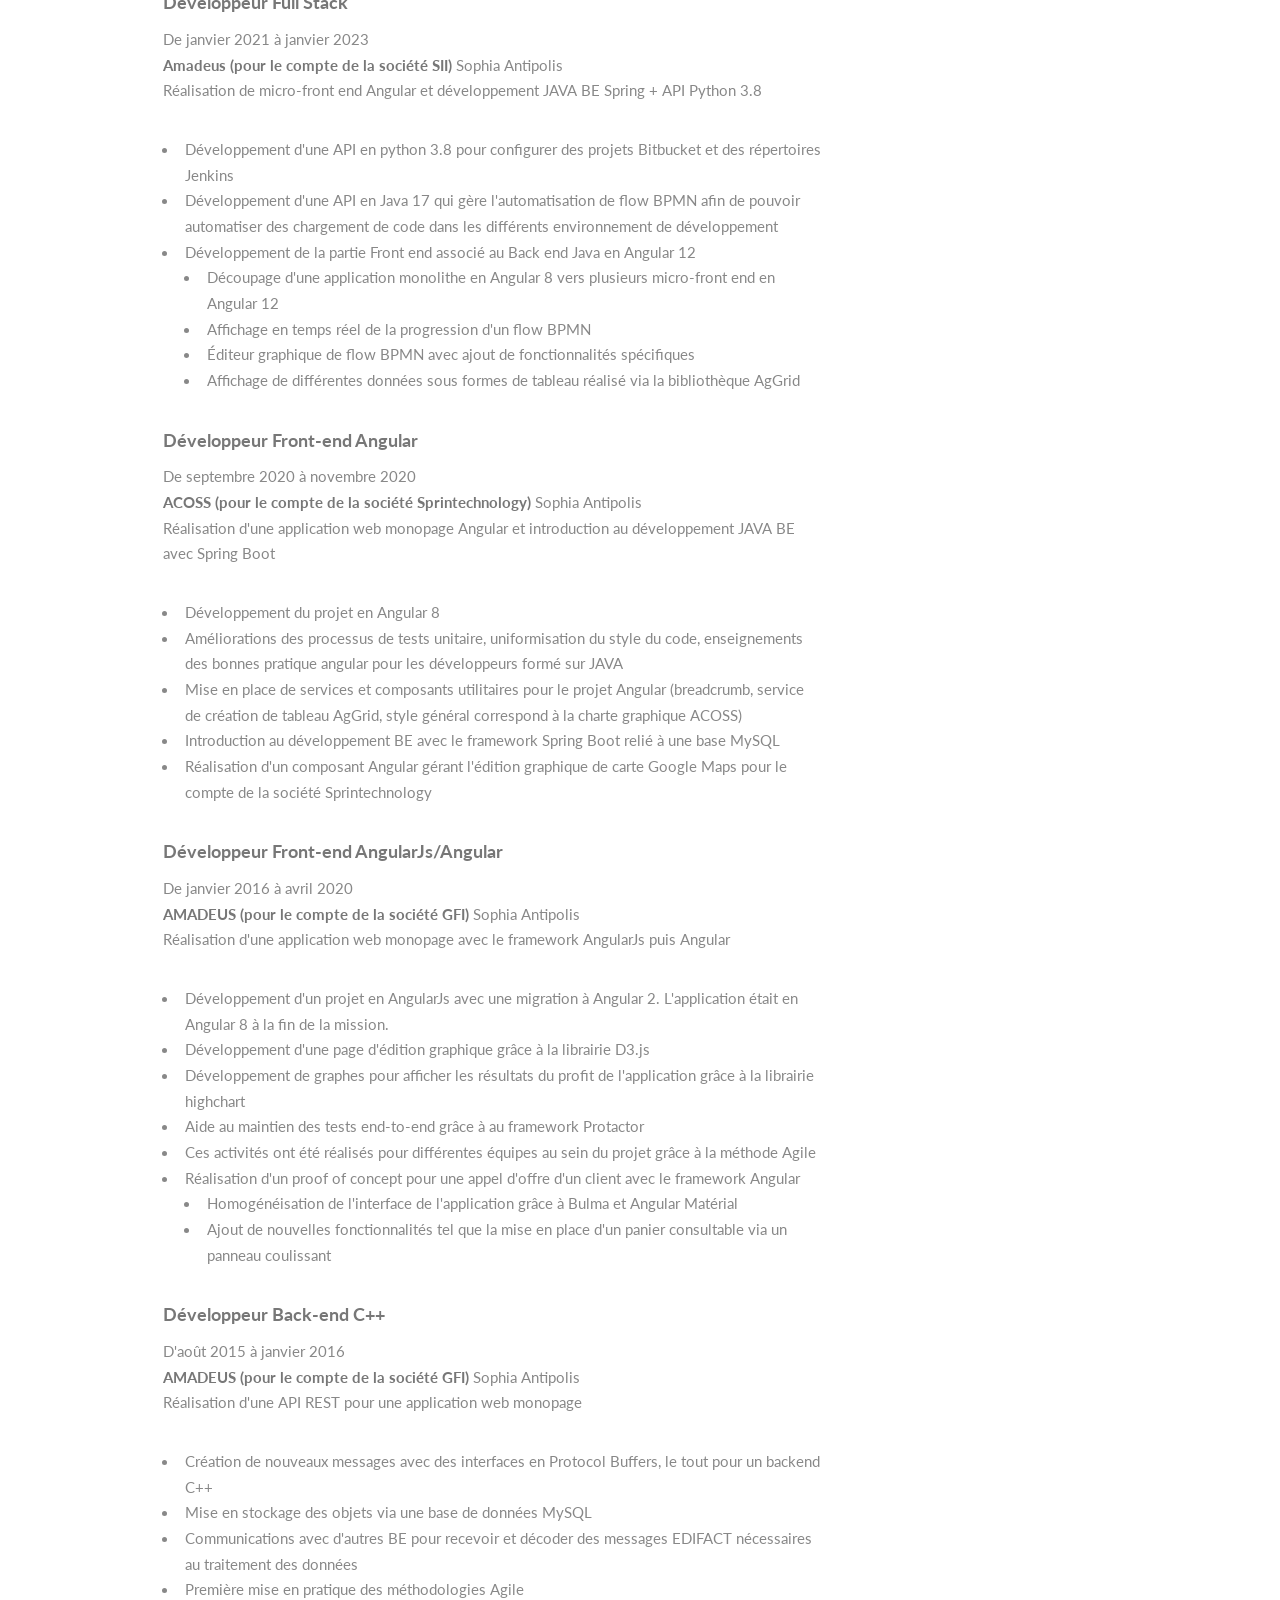
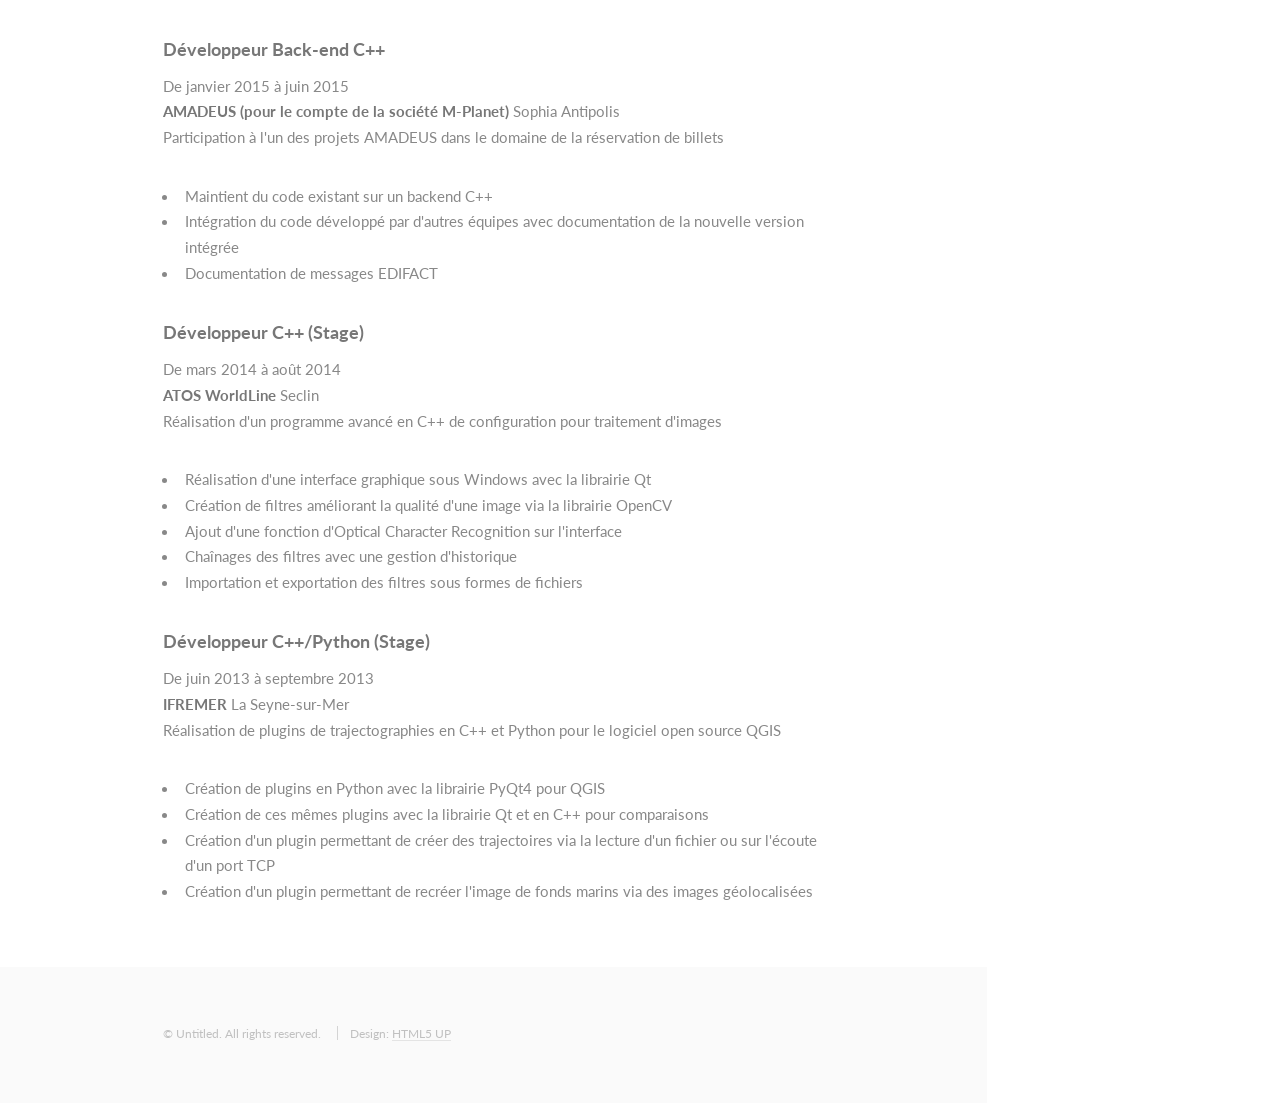
==== commit 426389bf: "Fill information" ====
--- a/index.html
+++ b/index.html
@@ -51,107 +51,300 @@
 				</div>
 				<div class="container">
 					<h2>À propos de moi</h2>
-					<header class="major">
-						<h3>Langues</h3>
-						<p>Just an incredibly simple responsive site<br />
-							template freebie by <a href="http://html5up.net">HTML5 UP</a>.</p>
-					</header>
-					<p>Faucibus sed lobortis aliquam lorem blandit. Lorem eu nunc metus col. Commodo id in arcu ante
-						lorem ipsum sed accumsan erat praesent faucibus commodo ac mi lacus. Adipiscing mi ac
-						commodo.
-						Vis aliquet tortor ultricies non ante erat nunc integer eu ante ornare amet commetus
-						vestibulum
-						blandit integer in curae ac faucibus integer non. Adipiscing cubilia elementum.</p>
+
+					<article>
+						<header class="major">
+							<h3>Informations</h3>
+						</header>
+						<ul class="feature-icons">
+							<li class="icon solid fa-envelope">ponsjulian@hotmail.fr</li>
+							<li class="icon solid fa-phone">06 25 37 96 43</li>
+							<li class="icon solid fa-home">Mougins</li>
+							<li class="icon solid fa-flag">Français</li>
+							<li class="icon solid fa-calendar">35 ans</li>
+							<li class="icon solid fa-laptop">Télétravail ou présentiel</li>
+							<li class="icon solid fa-id-card">Permis B</li>
+							<li class="icon solid fa-car">Véhicule personnel</li>
+						</ul>
+					</article>
+
+					<article>
+						<header class="major">
+							<h3>Langues</h3>
+						</header>
+						<ul>
+							<li><strong>Français :</strong> Langue maternelle</li>
+							<li><strong>Anglais :</strong> Vocabulaire et compréhension professionnelle (TOEIC :
+								935/990)</li>
+						</ul>
+					</article>
+
+					<article>
+						<header class="major">
+							<h3>Centres d'intérêt</h3>
+						</header>
+						<ul>
+							<li>Modélisation 3D</li>
+							<li>Impression 3D</li>
+							<li>Peinture</li>
+							<li>Jeux-vidéos</li>
+						</ul>
+					</article>
 				</div>
+			</section>
+
+			<!-- Two -->
+			<section id="two">
 				<div class="container">
-					<header class="major">
-						<h3>Loisirs</h3>
-						<p>Just an incredibly simple responsive site<br />
-							template freebie by <a href="http://html5up.net">HTML5 UP</a>.</p>
-					</header>
-					<p>Faucibus sed lobortis aliquam lorem blandit. Lorem eu nunc metus col. Commodo id in arcu ante
-						lorem ipsum sed accumsan erat praesent faucibus commodo ac mi lacus. Adipiscing mi ac commodo.
-						Vis aliquet tortor ultricies non ante erat nunc integer eu ante ornare amet commetus vestibulum
-						blandit integer in curae ac faucibus integer non. Adipiscing cubilia elementum.</p>
+					<h2>Diplômes et Formations</h2>
+
+					<article>
+						<h4>Cycle Ingénieur Dominante Informatique</h4>
+						<p>De 2011 à 2014 <strong>ISEN</strong> Toulon</p>
+					</article>
+
+					<article>
+						<h4>Classe préparatoires Option PSI</h4>
+						<p>De 2009 à 2011 <strong>ISEN</strong> Toulon</p>
+					</article>
 				</div>
+			</section>
+
+			<!-- Three -->
+			<section id="three">
 				<div class="container">
-					<header class="major">
-						<h3>Informations</h3>
-						<p>Just an incredibly simple responsive site<br />
-							template freebie by <a href="http://html5up.net">HTML5 UP</a>.</p>
-					</header>
-					<p>Faucibus sed lobortis aliquam lorem blandit. Lorem eu nunc metus col. Commodo id in arcu ante
-						lorem ipsum sed accumsan erat praesent faucibus commodo ac mi lacus. Adipiscing mi ac commodo.
-						Vis aliquet tortor ultricies non ante erat nunc integer eu ante ornare amet commetus vestibulum
-						blandit integer in curae ac faucibus integer non. Adipiscing cubilia elementum.</p>
+					<h2>Informatique</h2>
+
+					<h4>Langages de programmation</h4>
+					<ul>
+						<li>JavaScript / Typescript ★★★</li>
+						<li>HTML/CSS ★★★</li>
+						<li>Java ★★☆</li>
+						<li>Python ★★☆</li>
+						<li>C++ ★★☆</li>
+					</ul>
+
+					<h4>Frameworks</h4>
+					<ul>
+						<li>Angular 2 à 21 ★★★</li>
+						<li>AngularJS ★★★</li>
+						<li>Spring ★★☆</li>
+					</ul>
+
+					<h4>Bases de données et outils SQL</h4>
+					<ul>
+						<li>MySQL ★★☆</li>
+					</ul>
+
+					<h4>Tests et qualité logicielle</h4>
+					<ul>
+						<li>Postman / Bruno ★★★</li>
+						<li>SonarQube ★★☆</li>
+						<li>Playwright / Selenium ★★☆</li>
+						<li>Jasmine / Mocha / Jest ★★☆</li>
+					</ul>
+
+					<h4>Conteneurisation et orchestration</h4>
+					<ul>
+						<li>Docker ★☆☆</li>
+						<li>Podman ★☆☆</li>
+					</ul>
 				</div>
-
-		</div>
-		</section>
-
-		<!-- Two -->
-		<section id="two">
-			<div class="container">
-				<h2>Diplômes et Formations</h2>
-				<p>Integer eu ante ornare amet commetus vestibulum blandit integer in curae ac faucibus integer non.
-					Adipiscing cubilia elementum integer lorem ipsum dolor sit amet.</p>
-				<ul class="feature-icons">
-					<li class="icon solid fa-code">Write all the code</li>
-					<li class="icon solid fa-cubes">Stack small boxes</li>
-					<li class="icon solid fa-book">Read books and stuff</li>
-					<li class="icon solid fa-coffee">Drink much coffee</li>
-					<li class="icon solid fa-bolt">Lightning bolt</li>
-					<li class="icon solid fa-users">Shadow clone technique</li>
-				</ul>
-			</div>
-		</section>
-
-		<!-- Three -->
-		<section id="three">
-			<div class="container">
-				<h2>Informatique</h2>
-				<p>Integer eu ante ornare amet commetus vestibulum blandit integer in curae ac faucibus integer non.
-					Adipiscing cubilia elementum integer. Integer eu ante ornare amet commetus.</p>
-				<div class="features">
-					<article>
-						<a href="#" class="image"><img src="images/pic01.jpg" alt="" /></a>
-						<div class="inner">
-							<h4>Possibly broke spacetime</h4>
-							<p>Integer eu ante ornare amet commetus vestibulum blandit integer in curae ac faucibus
-								integer adipiscing ornare amet.</p>
-						</div>
-					</article>
-					<article>
-						<a href="#" class="image"><img src="images/pic02.jpg" alt="" /></a>
-						<div class="inner">
-							<h4>Terraformed a small moon</h4>
-							<p>Integer eu ante ornare amet commetus vestibulum blandit integer in curae ac faucibus
-								integer adipiscing ornare amet.</p>
-						</div>
-					</article>
-					<article>
-						<a href="#" class="image"><img src="images/pic03.jpg" alt="" /></a>
-						<div class="inner">
-							<h4>Snapped dark matter in the wild</h4>
-							<p>Integer eu ante ornare amet commetus vestibulum blandit integer in curae ac faucibus
-								integer adipiscing ornare amet.</p>
-						</div>
+			</section>
+
+			<!-- Four -->
+			<section id="four">
+				<div class="container">
+					<h2>Expériences professionnelles</h2>
+
+					<article>
+						<h4>Développeur Front-end Angular</h4>
+						<p>Depuis juin 2023 <strong><br />Amadeus (pour le compte de la société SII)</strong> Sophia
+							Antipolis<br />
+							Réalisation d'un portail d'APIS en Angular 21 + maintien d'application en Angular 15</p>
+						<ul>
+							<li>Développement d'un portail en Angular 21 multi coopératif (3 équipes FE travaillent sur
+								le
+								projet)</li>
+							<li>Aide à la QA en participant à la création de tests automatisés avec l'équipe QA</li>
+							<li>Maintien d'une application legacy en Angular 15 avec une librairie D3.js associée</li>
+						</ul>
+					</article>
+
+					<article>
+						<h4>Développeur Full Stack</h4>
+						<p>De mars 2023 à septembre 2023 <strong><br />Air France (pour le compte de la société
+								SII)</strong>
+							Sophia Antipolis<br />
+							Maintien de projet Air france sur les données des passagers Air France + migration Azure</p>
+						<ul>
+							<li>Maintien d'un projet SOAP écrit en JAVA 17 avec Spring</li>
+							<li>Maintien et ajout de micro-services en JAVA 17 avec Spring</li>
+							<li>Migration de certains micro-services et des applications FE sur Azure</li>
+						</ul>
+					</article>
+
+					<article>
+						<h4>Développeur Front-end Angular</h4>
+						<p>De janvier 2021 à janvier 2023 <strong><br />Enreach</strong> Sophia Antipolis<br />
+							Réalisation d'un site Intranet Angular 14 + maintien d'application en AngularJs</p>
+						<ul>
+							<li>Développement d'un site intranet en Angular 14</li>
+							<li>Maintien de deux applications en AngularJs via la correction de bugs</li>
+						</ul>
+					</article>
+
+					<article>
+						<h4>Développeur Full Stack</h4>
+						<p>De janvier 2021 à janvier 2023 <strong><br />Amadeus (pour le compte de la société
+								SII)</strong>
+							Sophia
+							Antipolis<br />
+							Réalisation de micro-front end Angular et développement JAVA BE Spring + API Python 3.8</p>
+						<ul>
+							<li>Développement d'une API en python 3.8 pour configurer des projets Bitbucket et des
+								répertoires Jenkins</li>
+							<li>Développement d'une API en Java 17 qui gère l'automatisation de flow BPMN afin de
+								pouvoir
+								automatiser des chargement de code dans les différents environnement de développement
+							</li>
+							<li>Développement de la partie Front end associé au Back end Java en Angular 12
+								<ul>
+									<li>Découpage d'une application monolithe en Angular 8 vers plusieurs micro-front
+										end en
+										Angular 12</li>
+									<li>Affichage en temps réel de la progression d'un flow BPMN</li>
+									<li>Éditeur graphique de flow BPMN avec ajout de fonctionnalités spécifiques</li>
+									<li>Affichage de différentes données sous formes de tableau réalisé via la
+										bibliothèque
+										AgGrid</li>
+								</ul>
+							</li>
+						</ul>
+					</article>
+
+					<article>
+						<h4>Développeur Front-end Angular</h4>
+						<p>De septembre 2020 à novembre 2020 <strong><br />ACOSS (pour le compte de la société
+								Sprintechnology)</strong> Sophia Antipolis<br />
+							Réalisation d'une application web monopage Angular et introduction au développement JAVA BE
+							avec
+							Spring Boot</p>
+						<ul>
+							<li>Développement du projet en Angular 8</li>
+							<li>Améliorations des processus de tests unitaire, uniformisation du style du code,
+								enseignements des bonnes pratique angular pour les développeurs formé sur JAVA</li>
+							<li>Mise en place de services et composants utilitaires pour le projet Angular (breadcrumb,
+								service de création de tableau AgGrid, style général correspond à la charte graphique
+								ACOSS)
+							</li>
+							<li>Introduction au développement BE avec le framework Spring Boot relié à une base MySQL
+							</li>
+							<li>Réalisation d'un composant Angular gérant l'édition graphique de carte Google Maps pour
+								le
+								compte de la société Sprintechnology</li>
+						</ul>
+					</article>
+
+					<article>
+						<h4>Développeur Front-end AngularJs/Angular</h4>
+						<p>De janvier 2016 à avril 2020 <strong><br />AMADEUS (pour le compte de la société
+								GFI)</strong>
+							Sophia
+							Antipolis<br />
+							Réalisation d'une application web monopage avec le framework AngularJs puis Angular</p>
+						<ul>
+							<li>Développement d'un projet en AngularJs avec une migration à Angular 2. L'application
+								était
+								en Angular 8 à la fin de la mission.</li>
+							<li>Développement d'une page d'édition graphique grâce à la librairie D3.js</li>
+							<li>Développement de graphes pour afficher les résultats du profit de l'application grâce à
+								la
+								librairie highchart</li>
+							<li>Aide au maintien des tests end-to-end grâce à au framework Protactor</li>
+							<li>Ces activités ont été réalisés pour différentes équipes au sein du projet grâce à la
+								méthode
+								Agile</li>
+							<li>Réalisation d'un proof of concept pour une appel d'offre d'un client avec le framework
+								Angular
+								<ul>
+									<li>Homogénéisation de l'interface de l'application grâce à Bulma et Angular
+										Matérial
+									</li>
+									<li>Ajout de nouvelles fonctionnalités tel que la mise en place d'un panier
+										consultable
+										via un panneau coulissant</li>
+								</ul>
+							</li>
+						</ul>
+					</article>
+
+					<article>
+						<h4>Développeur Back-end C++</h4>
+						<p>D'août 2015 à janvier 2016 <strong><br />AMADEUS (pour le compte de la société GFI)</strong>
+							Sophia
+							Antipolis<br />
+							Réalisation d'une API REST pour une application web monopage</p>
+						<ul>
+							<li>Création de nouveaux messages avec des interfaces en Protocol Buffers, le tout pour un
+								backend C++</li>
+							<li>Mise en stockage des objets via une base de données MySQL</li>
+							<li>Communications avec d'autres BE pour recevoir et décoder des messages EDIFACT
+								nécessaires au
+								traitement des données</li>
+							<li>Première mise en pratique des méthodologies Agile</li>
+						</ul>
+					</article>
+
+					<article>
+						<h4>Développeur Back-end C++</h4>
+						<p>De janvier 2015 à juin 2015 <strong><br />AMADEUS (pour le compte de la société
+								M-Planet)</strong>
+							Sophia Antipolis<br />
+							Participation à l'un des projets AMADEUS dans le domaine de la réservation de billets</p>
+						<ul>
+							<li>Maintient du code existant sur un backend C++</li>
+							<li>Intégration du code développé par d'autres équipes avec documentation de la nouvelle
+								version
+								intégrée</li>
+							<li>Documentation de messages EDIFACT</li>
+						</ul>
+					</article>
+
+					<article>
+						<h4>Développeur C++ (Stage)</h4>
+						<p>De mars 2014 à août 2014 <strong><br />ATOS WorldLine</strong> Seclin<br />
+							Réalisation d'un programme avancé en C++ de configuration pour traitement d'images</p>
+						<ul>
+							<li>Réalisation d'une interface graphique sous Windows avec la librairie Qt</li>
+							<li>Création de filtres améliorant la qualité d'une image via la librairie OpenCV</li>
+							<li>Ajout d'une fonction d'Optical Character Recognition sur l'interface</li>
+							<li>Chaînages des filtres avec une gestion d'historique</li>
+							<li>Importation et exportation des filtres sous formes de fichiers</li>
+						</ul>
+					</article>
+
+					<article>
+						<h4>Développeur C++/Python (Stage)</h4>
+						<p>De juin 2013 à septembre 2013 <strong><br />IFREMER</strong> La Seyne-sur-Mer<br />
+							Réalisation de plugins de trajectographies en C++ et Python pour le logiciel open source
+							QGIS
+						</p>
+						<ul>
+							<li>Création de plugins en Python avec la librairie PyQt4 pour QGIS</li>
+							<li>Création de ces mêmes plugins avec la librairie Qt et en C++ pour comparaisons</li>
+							<li>Création d'un plugin permettant de créer des trajectoires via la lecture d'un fichier ou
+								sur
+								l'écoute d'un port TCP</li>
+							<li>Création d'un plugin permettant de recréer l'image de fonds marins via des images
+								géolocalisées</li>
+						</ul>
 					</article>
 				</div>
-			</div>
-		</section>
-
-		<!-- Four -->
-		<section id="four">
-			<div class="container">
-				<h2>Expériences professionnelles</h2>
-				<p>Integer eu ante ornare amet commetus vestibulum blandit integer in curae ac faucibus integer non.
-					Adipiscing cubilia elementum integer. Integer eu ante ornare amet commetus.</p>
-			</div>
-		</section>
-
-		<!-- Five -->
-		<!--
+			</section>
+
+			<!-- Five -->
+			<!--
 							<section id="five">
 								<div class="container">
 									<h3>Elements</h3>
@@ -481,17 +674,17 @@
 							</section>
 						-->
 
-	</div>
-
-	<!-- Footer -->
-	<section id="footer">
-		<div class="container">
-			<ul class="copyright">
-				<li>&copy; Untitled. All rights reserved.</li>
-				<li>Design: <a href="http://html5up.net">HTML5 UP</a></li>
-			</ul>
 		</div>
-	</section>
+
+		<!-- Footer -->
+		<section id="footer">
+			<div class="container">
+				<ul class="copyright">
+					<li>&copy; Untitled. All rights reserved.</li>
+					<li>Design: <a href="http://html5up.net">HTML5 UP</a></li>
+				</ul>
+			</div>
+		</section>
 
 	</div>
 
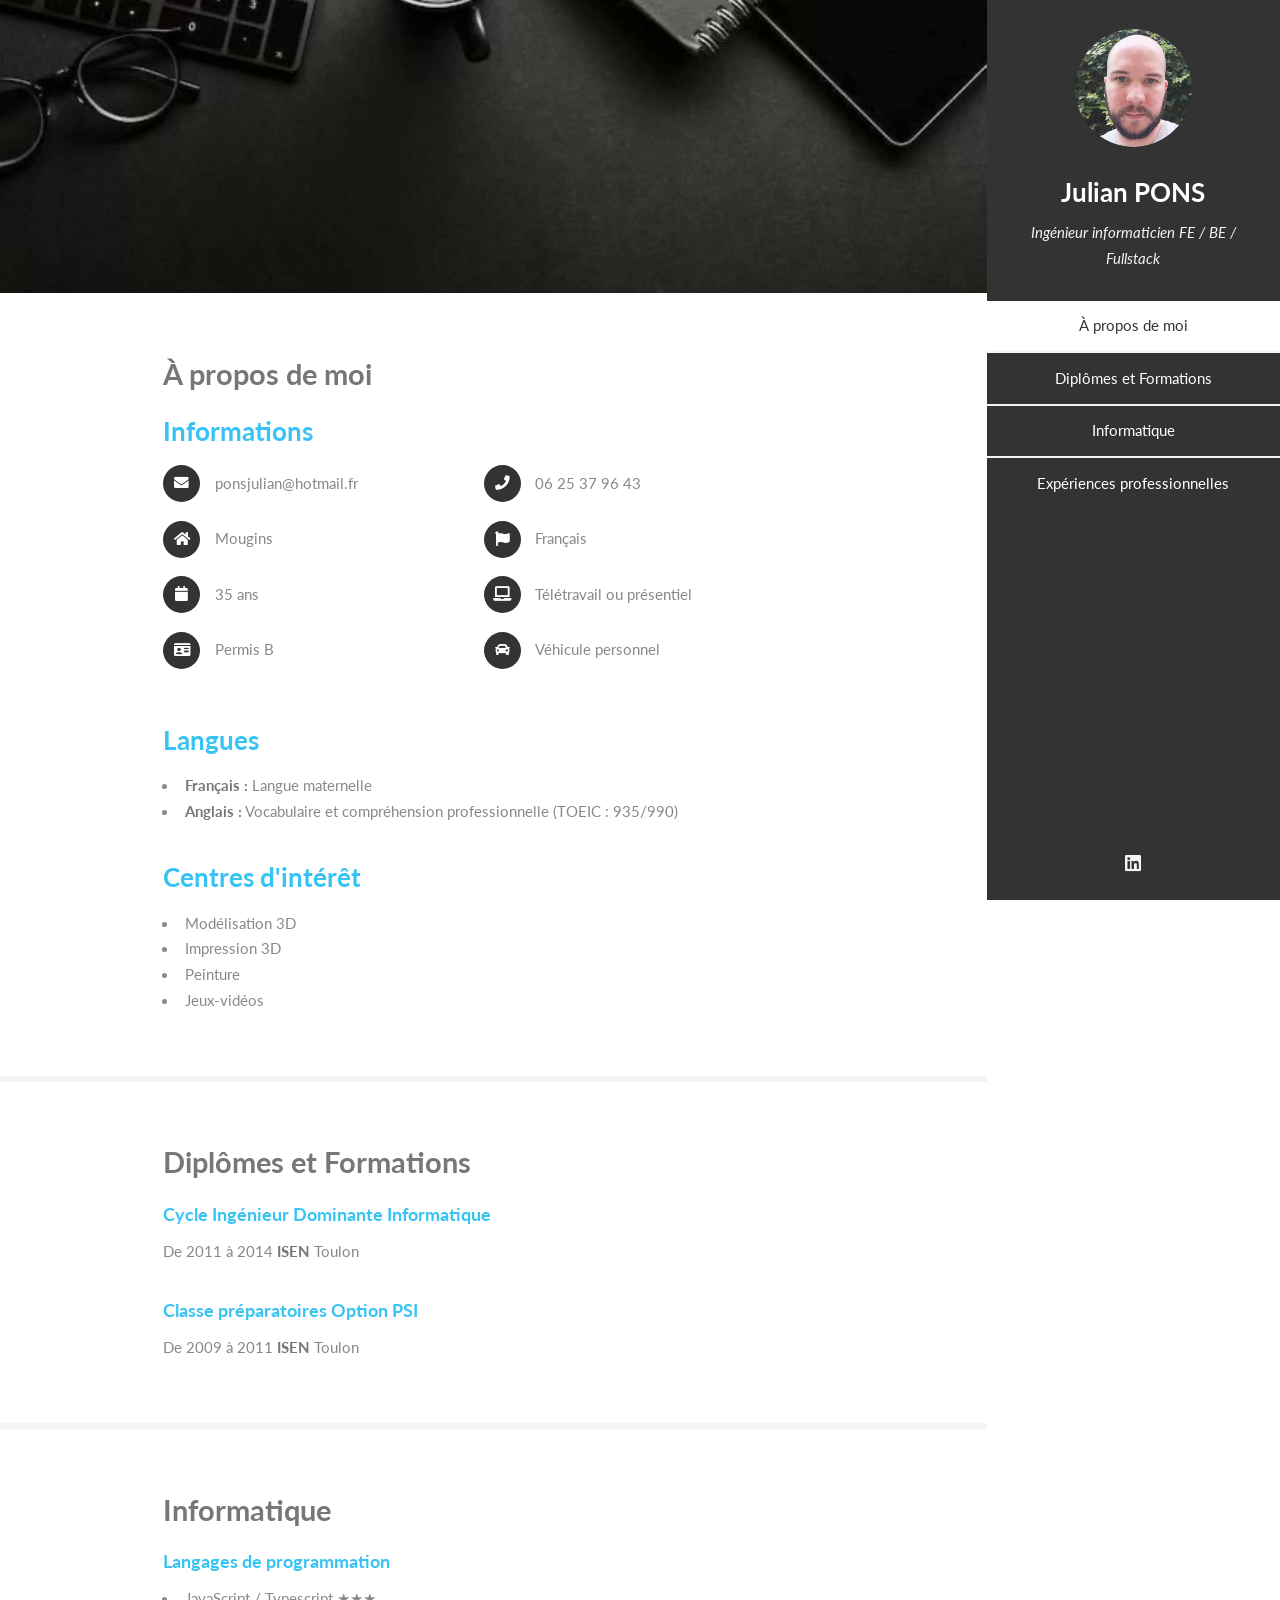
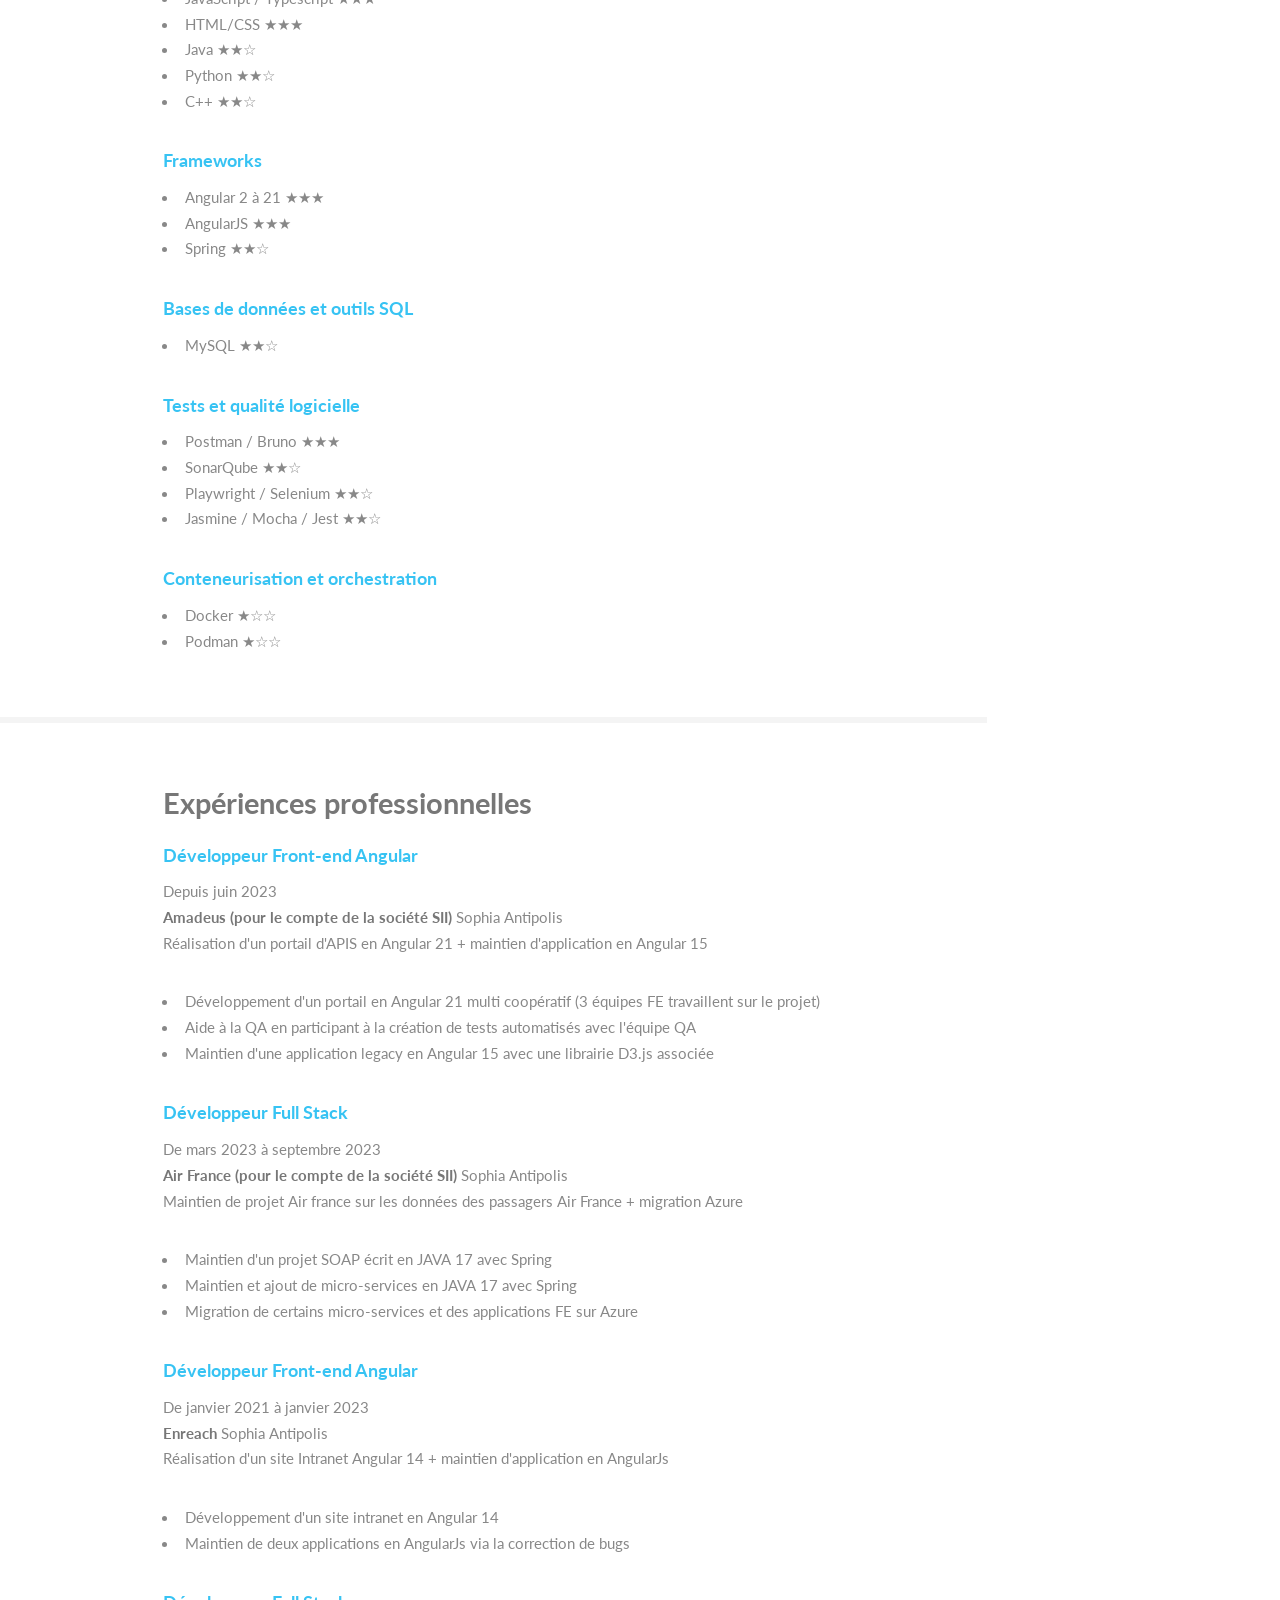
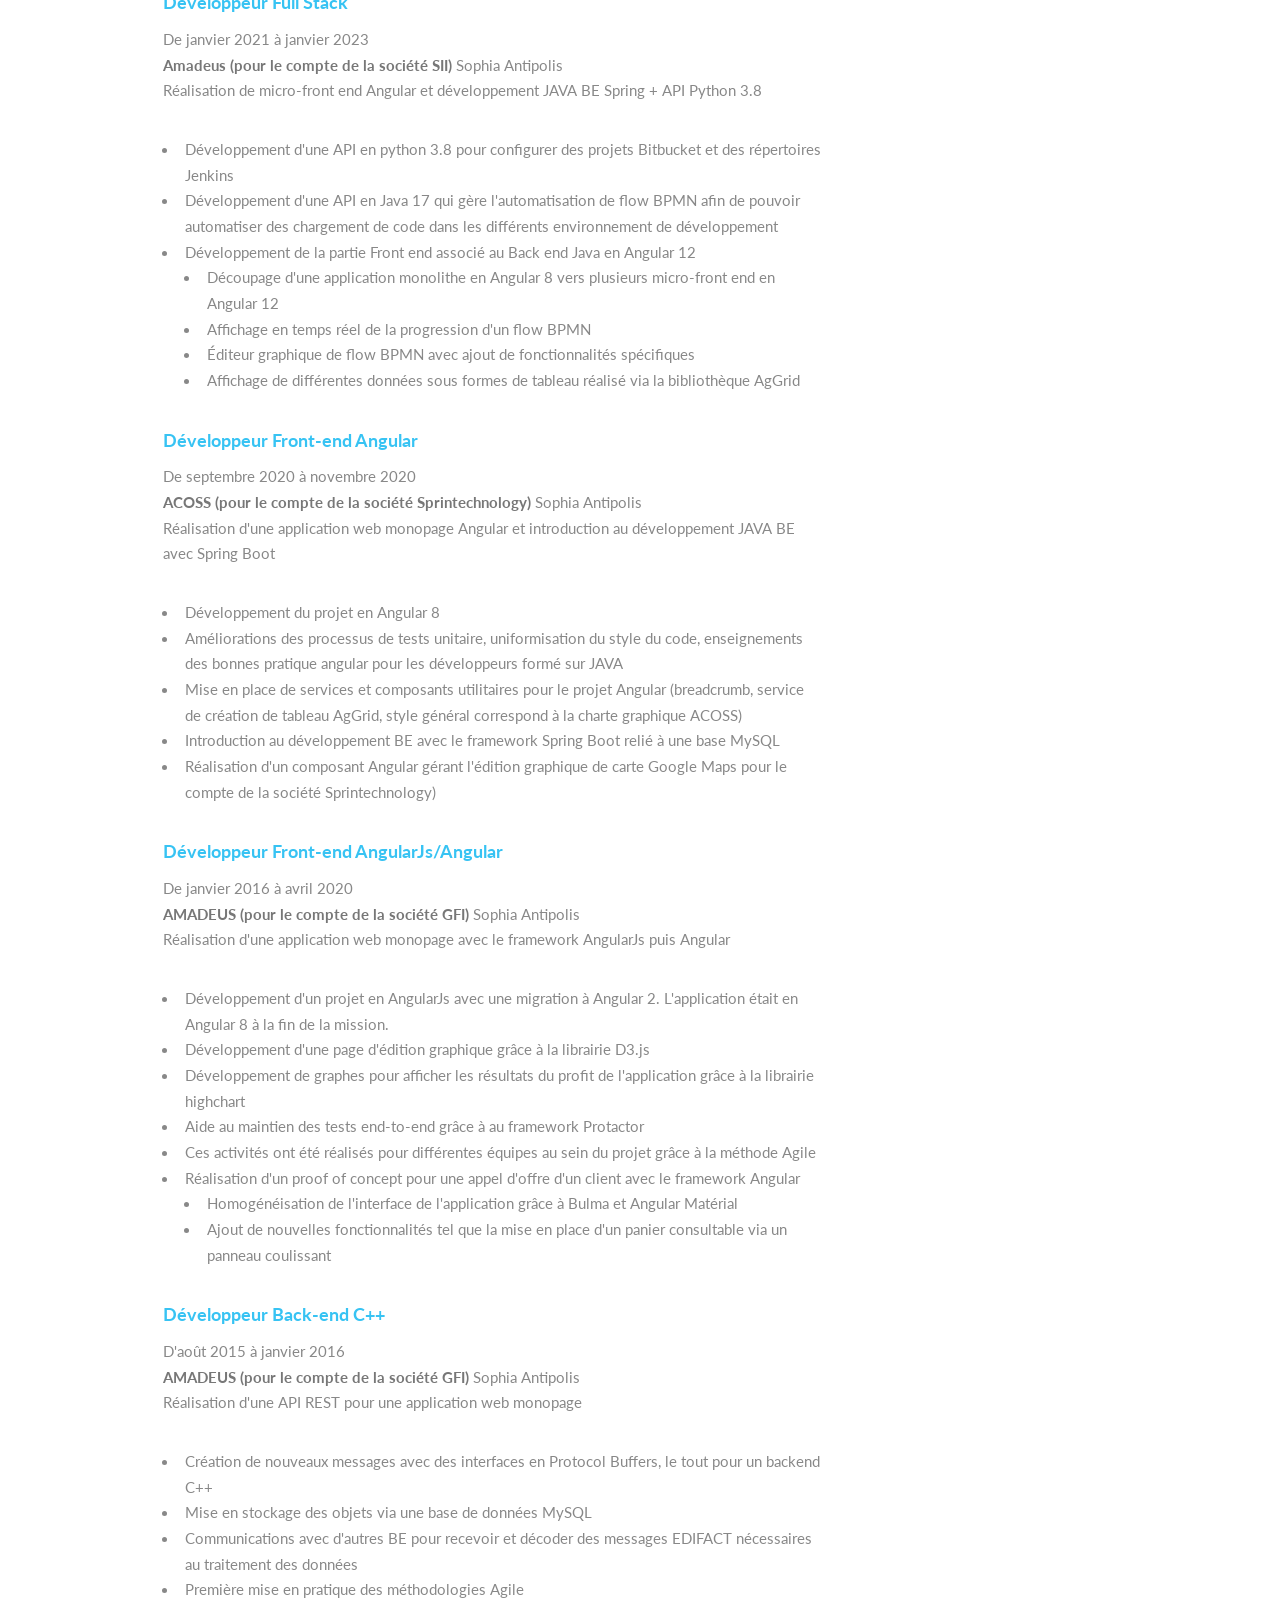
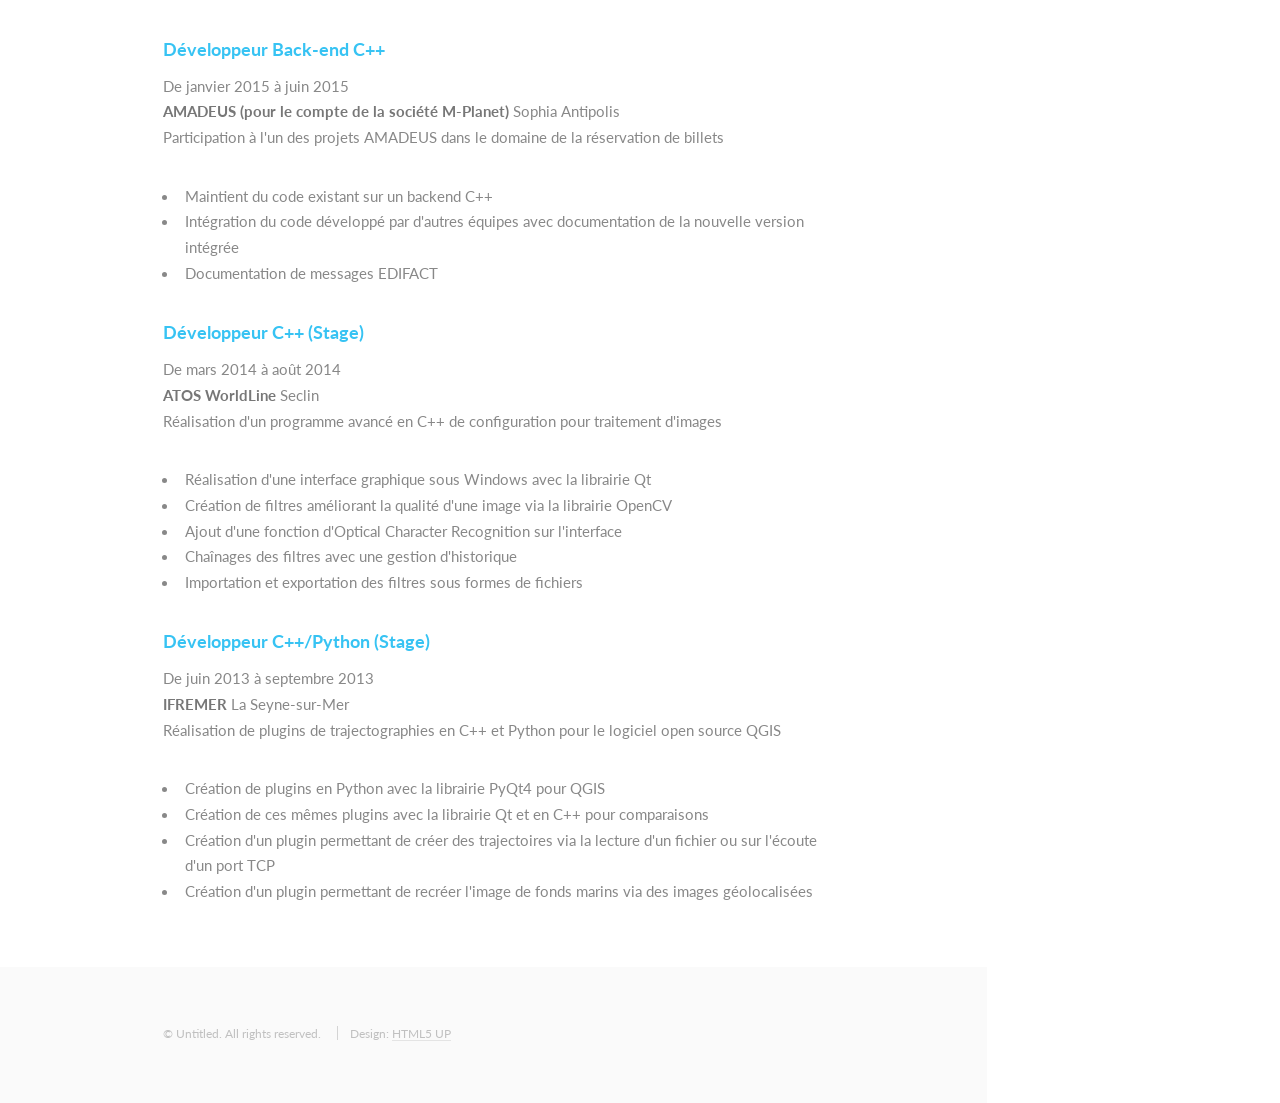
==== commit 7ae7b50c: "Finalize CV" ====
--- a/index.html
+++ b/index.html
@@ -54,7 +54,7 @@
 
 					<article>
 						<header class="major">
-							<h3>Informations</h3>
+							<h3 class="primary">Informations</h3>
 						</header>
 						<ul class="feature-icons">
 							<li class="icon solid fa-envelope">ponsjulian@hotmail.fr</li>
@@ -70,7 +70,7 @@
 
 					<article>
 						<header class="major">
-							<h3>Langues</h3>
+							<h3 class="primary">Langues</h3>
 						</header>
 						<ul>
 							<li><strong>Français :</strong> Langue maternelle</li>
@@ -81,7 +81,7 @@
 
 					<article>
 						<header class="major">
-							<h3>Centres d'intérêt</h3>
+							<h3 class="primary">Centres d'intérêt</h3>
 						</header>
 						<ul>
 							<li>Modélisation 3D</li>
@@ -99,12 +99,12 @@
 					<h2>Diplômes et Formations</h2>
 
 					<article>
-						<h4>Cycle Ingénieur Dominante Informatique</h4>
+						<h4 class="primary">Cycle Ingénieur Dominante Informatique</h4>
 						<p>De 2011 à 2014 <strong>ISEN</strong> Toulon</p>
 					</article>
 
 					<article>
-						<h4>Classe préparatoires Option PSI</h4>
+						<h4 class="primary">Classe préparatoires Option PSI</h4>
 						<p>De 2009 à 2011 <strong>ISEN</strong> Toulon</p>
 					</article>
 				</div>
@@ -115,7 +115,7 @@
 				<div class="container">
 					<h2>Informatique</h2>
 
-					<h4>Langages de programmation</h4>
+					<h4 class="primary">Langages de programmation</h4>
 					<ul>
 						<li>JavaScript / Typescript ★★★</li>
 						<li>HTML/CSS ★★★</li>
@@ -124,19 +124,19 @@
 						<li>C++ ★★☆</li>
 					</ul>
 
-					<h4>Frameworks</h4>
+					<h4 class="primary">Frameworks</h4>
 					<ul>
 						<li>Angular 2 à 21 ★★★</li>
 						<li>AngularJS ★★★</li>
 						<li>Spring ★★☆</li>
 					</ul>
 
-					<h4>Bases de données et outils SQL</h4>
+					<h4 class="primary">Bases de données et outils SQL</h4>
 					<ul>
 						<li>MySQL ★★☆</li>
 					</ul>
 
-					<h4>Tests et qualité logicielle</h4>
+					<h4 class="primary">Tests et qualité logicielle</h4>
 					<ul>
 						<li>Postman / Bruno ★★★</li>
 						<li>SonarQube ★★☆</li>
@@ -144,7 +144,7 @@
 						<li>Jasmine / Mocha / Jest ★★☆</li>
 					</ul>
 
-					<h4>Conteneurisation et orchestration</h4>
+					<h4 class="primary">Conteneurisation et orchestration</h4>
 					<ul>
 						<li>Docker ★☆☆</li>
 						<li>Podman ★☆☆</li>
@@ -158,7 +158,7 @@
 					<h2>Expériences professionnelles</h2>
 
 					<article>
-						<h4>Développeur Front-end Angular</h4>
+						<h4 class="primary">Développeur Front-end Angular</h4>
 						<p>Depuis juin 2023 <strong><br />Amadeus (pour le compte de la société SII)</strong> Sophia
 							Antipolis<br />
 							Réalisation d'un portail d'APIS en Angular 21 + maintien d'application en Angular 15</p>
@@ -172,7 +172,7 @@
 					</article>
 
 					<article>
-						<h4>Développeur Full Stack</h4>
+						<h4 class="primary">Développeur Full Stack</h4>
 						<p>De mars 2023 à septembre 2023 <strong><br />Air France (pour le compte de la société
 								SII)</strong>
 							Sophia Antipolis<br />
@@ -185,7 +185,7 @@
 					</article>
 
 					<article>
-						<h4>Développeur Front-end Angular</h4>
+						<h4 class="primary">Développeur Front-end Angular</h4>
 						<p>De janvier 2021 à janvier 2023 <strong><br />Enreach</strong> Sophia Antipolis<br />
 							Réalisation d'un site Intranet Angular 14 + maintien d'application en AngularJs</p>
 						<ul>
@@ -195,7 +195,7 @@
 					</article>
 
 					<article>
-						<h4>Développeur Full Stack</h4>
+						<h4 class="primary">Développeur Full Stack</h4>
 						<p>De janvier 2021 à janvier 2023 <strong><br />Amadeus (pour le compte de la société
 								SII)</strong>
 							Sophia
@@ -224,7 +224,7 @@
 					</article>
 
 					<article>
-						<h4>Développeur Front-end Angular</h4>
+						<h4 class="primary">Développeur Front-end Angular</h4>
 						<p>De septembre 2020 à novembre 2020 <strong><br />ACOSS (pour le compte de la société
 								Sprintechnology)</strong> Sophia Antipolis<br />
 							Réalisation d'une application web monopage Angular et introduction au développement JAVA BE
@@ -242,12 +242,12 @@
 							</li>
 							<li>Réalisation d'un composant Angular gérant l'édition graphique de carte Google Maps pour
 								le
-								compte de la société Sprintechnology</li>
-						</ul>
-					</article>
-
-					<article>
-						<h4>Développeur Front-end AngularJs/Angular</h4>
+								compte de la société Sprintechnology)</li>
+						</ul>
+					</article>
+
+					<article>
+						<h4 class="primary">Développeur Front-end AngularJs/Angular</h4>
 						<p>De janvier 2016 à avril 2020 <strong><br />AMADEUS (pour le compte de la société
 								GFI)</strong>
 							Sophia
@@ -280,7 +280,7 @@
 					</article>
 
 					<article>
-						<h4>Développeur Back-end C++</h4>
+						<h4 class="primary">Développeur Back-end C++</h4>
 						<p>D'août 2015 à janvier 2016 <strong><br />AMADEUS (pour le compte de la société GFI)</strong>
 							Sophia
 							Antipolis<br />
@@ -297,7 +297,7 @@
 					</article>
 
 					<article>
-						<h4>Développeur Back-end C++</h4>
+						<h4 class="primary">Développeur Back-end C++</h4>
 						<p>De janvier 2015 à juin 2015 <strong><br />AMADEUS (pour le compte de la société
 								M-Planet)</strong>
 							Sophia Antipolis<br />
@@ -312,7 +312,7 @@
 					</article>
 
 					<article>
-						<h4>Développeur C++ (Stage)</h4>
+						<h4 class="primary">Développeur C++ (Stage)</h4>
 						<p>De mars 2014 à août 2014 <strong><br />ATOS WorldLine</strong> Seclin<br />
 							Réalisation d'un programme avancé en C++ de configuration pour traitement d'images</p>
 						<ul>
@@ -325,7 +325,7 @@
 					</article>
 
 					<article>
-						<h4>Développeur C++/Python (Stage)</h4>
+						<h4 class="primary">Développeur C++/Python (Stage)</h4>
 						<p>De juin 2013 à septembre 2013 <strong><br />IFREMER</strong> La Seyne-sur-Mer<br />
 							Réalisation de plugins de trajectographies en C++ et Python pour le logiciel open source
 							QGIS
--- a/assets/css/main.css
+++ b/assets/css/main.css
@@ -7,44 +7,134 @@
 	Free for personal and commercial use under the CCA 3.0 license (html5up.net/license)
 */
 
-html, body, div, span, applet, object,
-iframe, h1, h2, h3, h4, h5, h6, p, blockquote,
-pre, a, abbr, acronym, address, big, cite,
-code, del, dfn, em, img, ins, kbd, q, s, samp,
-small, strike, strong, sub, sup, tt, var, b,
-u, i, center, dl, dt, dd, ol, ul, li, fieldset,
-form, label, legend, table, caption, tbody,
-tfoot, thead, tr, th, td, article, aside,
-canvas, details, embed, figure, figcaption,
-footer, header, hgroup, menu, nav, output, ruby,
-section, summary, time, mark, audio, video {
+html,
+body,
+div,
+span,
+applet,
+object,
+iframe,
+h1,
+h2,
+h3,
+h4,
+h5,
+h6,
+p,
+blockquote,
+pre,
+a,
+abbr,
+acronym,
+address,
+big,
+cite,
+code,
+del,
+dfn,
+em,
+img,
+ins,
+kbd,
+q,
+s,
+samp,
+small,
+strike,
+strong,
+sub,
+sup,
+tt,
+var,
+b,
+u,
+i,
+center,
+dl,
+dt,
+dd,
+ol,
+ul,
+li,
+fieldset,
+form,
+label,
+legend,
+table,
+caption,
+tbody,
+tfoot,
+thead,
+tr,
+th,
+td,
+article,
+aside,
+canvas,
+details,
+embed,
+figure,
+figcaption,
+footer,
+header,
+hgroup,
+menu,
+nav,
+output,
+ruby,
+section,
+summary,
+time,
+mark,
+audio,
+video {
 	margin: 0;
 	padding: 0;
 	border: 0;
 	font-size: 100%;
 	font: inherit;
-	vertical-align: baseline;}
-
-article, aside, details, figcaption, figure,
-footer, header, hgroup, menu, nav, section {
-	display: block;}
+	vertical-align: baseline;
+}
+
+article,
+aside,
+details,
+figcaption,
+figure,
+footer,
+header,
+hgroup,
+menu,
+nav,
+section {
+	display: block;
+}
+
+.primary {
+	color: #37C3F3;
+}
 
 body {
 	line-height: 1;
 }
 
-ol, ul {
+ol,
+ul {
 	list-style: none;
 }
 
-blockquote, q {
+blockquote,
+q {
 	quotes: none;
 }
 
-	blockquote:before, blockquote:after, q:before, q:after {
-		content: '';
-		content: none;
-	}
+blockquote:before,
+blockquote:after,
+q:before,
+q:after {
+	content: '';
+	content: none;
+}
 
 table {
 	border-collapse: collapse;
@@ -65,7 +155,9 @@
 	padding: 0;
 }
 
-input, select, textarea {
+input,
+select,
+textarea {
 	-moz-appearance: none;
 	-webkit-appearance: none;
 	-ms-appearance: none;
@@ -74,169 +166,431 @@
 
 /* Basic */
 
-	html {
-		box-sizing: border-box;
-	}
-
-	*, *:before, *:after {
-		box-sizing: inherit;
-	}
-
-	body {
-		background: #fff;
-	}
-
-		body.is-preload *, body.is-preload *:before, body.is-preload *:after {
-			-moz-animation: none !important;
-			-webkit-animation: none !important;
-			-ms-animation: none !important;
-			animation: none !important;
-			-moz-transition: none !important;
-			-webkit-transition: none !important;
-			-ms-transition: none !important;
-			transition: none !important;
-		}
-
-	body, input, select, textarea {
-		color: #888;
-		font-family: "Lato", sans-serif;
-		font-size: 16pt;
-		font-weight: 400;
-		line-height: 1.75em;
-	}
-
-	a {
-		-moz-transition: color 0.2s ease-in-out, border-color 0.2s ease-in-out;
-		-webkit-transition: color 0.2s ease-in-out, border-color 0.2s ease-in-out;
-		-ms-transition: color 0.2s ease-in-out, border-color 0.2s ease-in-out;
-		transition: color 0.2s ease-in-out, border-color 0.2s ease-in-out;
-		border-bottom: solid 1px #e4e4e4;
-		color: inherit;
-		text-decoration: none;
-	}
-
-		a:hover {
-			border-bottom-color: transparent;
-			color: #333333 !important;
-		}
-
-	strong, b {
-		color: #777;
-		font-weight: 700;
-	}
-
-	em, i {
-		font-style: italic;
-	}
-
-	p {
-		margin: 0 0 2.25em 0;
-	}
-
-	h1, h2, h3, h4, h5, h6 {
-		color: #777;
-		font-weight: 700;
-		line-height: 1em;
-		margin: 0 0 0.5625em 0;
-	}
-
-		h1 a, h2 a, h3 a, h4 a, h5 a, h6 a {
-			border: 0;
-			color: inherit;
-			text-decoration: none;
-		}
-
-	h2 {
-		font-size: 2em;
-		line-height: 1.5em;
-	}
-
-	h3 {
-		font-size: 1.75em;
-		line-height: 1.5em;
-	}
-
-	h4 {
-		font-size: 1.25em;
-		line-height: 1.5em;
-	}
-
-	h5 {
-		font-size: 0.9em;
-		line-height: 1.5em;
-	}
-
-	h6 {
-		font-size: 0.7em;
-		line-height: 1.5em;
-	}
-
-	sub {
-		font-size: 0.8em;
-		position: relative;
-		top: 0.5em;
-	}
-
-	sup {
-		font-size: 0.8em;
-		position: relative;
-		top: -0.5em;
-	}
-
-	hr {
-		border: 0;
-		border-bottom: solid 2px #f4f4f4;
-		margin: 2.25em 0;
-	}
-
-		hr.major {
-			margin: 3.375em 0;
-		}
-
-	blockquote {
-		border-left: solid 8px #e4e4e4;
-		font-style: italic;
-		margin: 0 0 2.25em 0;
-		padding: 0.5em 0 0.5em 2em;
-	}
-
-	code {
-		background: #555;
-		border-radius: 5px;
-		color: #fff;
-		font-family: "Source Code Pro", monospace;
-		font-size: 0.9em;
-		margin: 0 0.25em;
-		padding: 0.25em 0.65em;
-	}
-
-	pre {
-		font-family: "Source Code Pro", monospace;
-		font-size: 0.9em;
-		margin: 0 0 2.25em 0;
-	}
-
-		pre code {
-			-webkit-overflow-scrolling: touch;
-			display: block;
-			line-height: 1.5em;
-			overflow-x: auto;
-			padding: 1em 1.5em;
-		}
-
-	.align-left {
-		text-align: left;
-	}
-
-	.align-center {
-		text-align: center;
-	}
-
-	.align-right {
-		text-align: right;
-	}
+html {
+	box-sizing: border-box;
+}
+
+*,
+*:before,
+*:after {
+	box-sizing: inherit;
+}
+
+body {
+	background: #fff;
+}
+
+body.is-preload *,
+body.is-preload *:before,
+body.is-preload *:after {
+	-moz-animation: none !important;
+	-webkit-animation: none !important;
+	-ms-animation: none !important;
+	animation: none !important;
+	-moz-transition: none !important;
+	-webkit-transition: none !important;
+	-ms-transition: none !important;
+	transition: none !important;
+}
+
+body,
+input,
+select,
+textarea {
+	color: #888;
+	font-family: "Lato", sans-serif;
+	font-size: 16pt;
+	font-weight: 400;
+	line-height: 1.75em;
+}
+
+a {
+	-moz-transition: color 0.2s ease-in-out, border-color 0.2s ease-in-out;
+	-webkit-transition: color 0.2s ease-in-out, border-color 0.2s ease-in-out;
+	-ms-transition: color 0.2s ease-in-out, border-color 0.2s ease-in-out;
+	transition: color 0.2s ease-in-out, border-color 0.2s ease-in-out;
+	border-bottom: solid 1px #e4e4e4;
+	color: inherit;
+	text-decoration: none;
+}
+
+a:hover {
+	border-bottom-color: transparent;
+	color: #333333 !important;
+}
+
+strong,
+b {
+	color: #777;
+	font-weight: 700;
+}
+
+em,
+i {
+	font-style: italic;
+}
+
+p {
+	margin: 0 0 2.25em 0;
+}
+
+h1,
+h2,
+h3,
+h4,
+h5,
+h6 {
+	color: #777;
+	font-weight: 700;
+	line-height: 1em;
+	margin: 0 0 0.5625em 0;
+}
+
+h1 a,
+h2 a,
+h3 a,
+h4 a,
+h5 a,
+h6 a {
+	border: 0;
+	color: inherit;
+	text-decoration: none;
+}
+
+h2 {
+	font-size: 2em;
+	line-height: 1.5em;
+}
+
+h3 {
+	font-size: 1.75em;
+	line-height: 1.5em;
+}
+
+h4 {
+	font-size: 1.25em;
+	line-height: 1.5em;
+}
+
+h5 {
+	font-size: 0.9em;
+	line-height: 1.5em;
+}
+
+h6 {
+	font-size: 0.7em;
+	line-height: 1.5em;
+}
+
+sub {
+	font-size: 0.8em;
+	position: relative;
+	top: 0.5em;
+}
+
+sup {
+	font-size: 0.8em;
+	position: relative;
+	top: -0.5em;
+}
+
+hr {
+	border: 0;
+	border-bottom: solid 2px #f4f4f4;
+	margin: 2.25em 0;
+}
+
+hr.major {
+	margin: 3.375em 0;
+}
+
+blockquote {
+	border-left: solid 8px #e4e4e4;
+	font-style: italic;
+	margin: 0 0 2.25em 0;
+	padding: 0.5em 0 0.5em 2em;
+}
+
+code {
+	background: #555;
+	border-radius: 5px;
+	color: #fff;
+	font-family: "Source Code Pro", monospace;
+	font-size: 0.9em;
+	margin: 0 0.25em;
+	padding: 0.25em 0.65em;
+}
+
+pre {
+	font-family: "Source Code Pro", monospace;
+	font-size: 0.9em;
+	margin: 0 0 2.25em 0;
+}
+
+pre code {
+	-webkit-overflow-scrolling: touch;
+	display: block;
+	line-height: 1.5em;
+	overflow-x: auto;
+	padding: 1em 1.5em;
+}
+
+.align-left {
+	text-align: left;
+}
+
+.align-center {
+	text-align: center;
+}
+
+.align-right {
+	text-align: right;
+}
 
 /* Row */
+
+.row {
+	display: flex;
+	flex-wrap: wrap;
+	box-sizing: border-box;
+	align-items: stretch;
+}
+
+.row>* {
+	box-sizing: border-box;
+}
+
+.row.gtr-uniform>*> :last-child {
+	margin-bottom: 0;
+}
+
+.row.aln-left {
+	justify-content: flex-start;
+}
+
+.row.aln-center {
+	justify-content: center;
+}
+
+.row.aln-right {
+	justify-content: flex-end;
+}
+
+.row.aln-top {
+	align-items: flex-start;
+}
+
+.row.aln-middle {
+	align-items: center;
+}
+
+.row.aln-bottom {
+	align-items: flex-end;
+}
+
+.row>.imp {
+	order: -1;
+}
+
+.row>.col-1 {
+	width: 8.33333%;
+}
+
+.row>.off-1 {
+	margin-left: 8.33333%;
+}
+
+.row>.col-2 {
+	width: 16.66667%;
+}
+
+.row>.off-2 {
+	margin-left: 16.66667%;
+}
+
+.row>.col-3 {
+	width: 25%;
+}
+
+.row>.off-3 {
+	margin-left: 25%;
+}
+
+.row>.col-4 {
+	width: 33.33333%;
+}
+
+.row>.off-4 {
+	margin-left: 33.33333%;
+}
+
+.row>.col-5 {
+	width: 41.66667%;
+}
+
+.row>.off-5 {
+	margin-left: 41.66667%;
+}
+
+.row>.col-6 {
+	width: 50%;
+}
+
+.row>.off-6 {
+	margin-left: 50%;
+}
+
+.row>.col-7 {
+	width: 58.33333%;
+}
+
+.row>.off-7 {
+	margin-left: 58.33333%;
+}
+
+.row>.col-8 {
+	width: 66.66667%;
+}
+
+.row>.off-8 {
+	margin-left: 66.66667%;
+}
+
+.row>.col-9 {
+	width: 75%;
+}
+
+.row>.off-9 {
+	margin-left: 75%;
+}
+
+.row>.col-10 {
+	width: 83.33333%;
+}
+
+.row>.off-10 {
+	margin-left: 83.33333%;
+}
+
+.row>.col-11 {
+	width: 91.66667%;
+}
+
+.row>.off-11 {
+	margin-left: 91.66667%;
+}
+
+.row>.col-12 {
+	width: 100%;
+}
+
+.row>.off-12 {
+	margin-left: 100%;
+}
+
+.row.gtr-0 {
+	margin-top: 0;
+	margin-left: 0em;
+}
+
+.row.gtr-0>* {
+	padding: 0 0 0 0em;
+}
+
+.row.gtr-0.gtr-uniform {
+	margin-top: 0em;
+}
+
+.row.gtr-0.gtr-uniform>* {
+	padding-top: 0em;
+}
+
+.row.gtr-25 {
+	margin-top: 0;
+	margin-left: -0.5em;
+}
+
+.row.gtr-25>* {
+	padding: 0 0 0 0.5em;
+}
+
+.row.gtr-25.gtr-uniform {
+	margin-top: -0.5em;
+}
+
+.row.gtr-25.gtr-uniform>* {
+	padding-top: 0.5em;
+}
+
+.row.gtr-50 {
+	margin-top: 0;
+	margin-left: -1em;
+}
+
+.row.gtr-50>* {
+	padding: 0 0 0 1em;
+}
+
+.row.gtr-50.gtr-uniform {
+	margin-top: -1em;
+}
+
+.row.gtr-50.gtr-uniform>* {
+	padding-top: 1em;
+}
+
+.row {
+	margin-top: 0;
+	margin-left: -2em;
+}
+
+.row>* {
+	padding: 0 0 0 2em;
+}
+
+.row.gtr-uniform {
+	margin-top: -2em;
+}
+
+.row.gtr-uniform>* {
+	padding-top: 2em;
+}
+
+.row.gtr-150 {
+	margin-top: 0;
+	margin-left: -3em;
+}
+
+.row.gtr-150>* {
+	padding: 0 0 0 3em;
+}
+
+.row.gtr-150.gtr-uniform {
+	margin-top: -3em;
+}
+
+.row.gtr-150.gtr-uniform>* {
+	padding-top: 3em;
+}
+
+.row.gtr-200 {
+	margin-top: 0;
+	margin-left: -4em;
+}
+
+.row.gtr-200>* {
+	padding: 0 0 0 4em;
+}
+
+.row.gtr-200.gtr-uniform {
+	margin-top: -4em;
+}
+
+.row.gtr-200.gtr-uniform>* {
+	padding-top: 4em;
+}
+
+@media screen and (max-width: 1680px) {
 
 	.row {
 		display: flex;
@@ -245,3072 +599,2867 @@
 		align-items: stretch;
 	}
 
-		.row > * {
-			box-sizing: border-box;
-		}
-
-		.row.gtr-uniform > * > :last-child {
-			margin-bottom: 0;
-		}
-
-		.row.aln-left {
-			justify-content: flex-start;
-		}
-
-		.row.aln-center {
-			justify-content: center;
-		}
-
-		.row.aln-right {
-			justify-content: flex-end;
-		}
-
-		.row.aln-top {
-			align-items: flex-start;
-		}
-
-		.row.aln-middle {
-			align-items: center;
-		}
-
-		.row.aln-bottom {
-			align-items: flex-end;
-		}
-
-		.row > .imp {
-			order: -1;
-		}
-
-		.row > .col-1 {
-			width: 8.33333%;
-		}
-
-		.row > .off-1 {
-			margin-left: 8.33333%;
-		}
-
-		.row > .col-2 {
-			width: 16.66667%;
-		}
-
-		.row > .off-2 {
-			margin-left: 16.66667%;
-		}
-
-		.row > .col-3 {
-			width: 25%;
-		}
-
-		.row > .off-3 {
-			margin-left: 25%;
-		}
-
-		.row > .col-4 {
-			width: 33.33333%;
-		}
-
-		.row > .off-4 {
-			margin-left: 33.33333%;
-		}
-
-		.row > .col-5 {
-			width: 41.66667%;
-		}
-
-		.row > .off-5 {
-			margin-left: 41.66667%;
-		}
-
-		.row > .col-6 {
-			width: 50%;
-		}
-
-		.row > .off-6 {
-			margin-left: 50%;
-		}
-
-		.row > .col-7 {
-			width: 58.33333%;
-		}
-
-		.row > .off-7 {
-			margin-left: 58.33333%;
-		}
-
-		.row > .col-8 {
-			width: 66.66667%;
-		}
-
-		.row > .off-8 {
-			margin-left: 66.66667%;
-		}
-
-		.row > .col-9 {
-			width: 75%;
-		}
-
-		.row > .off-9 {
-			margin-left: 75%;
-		}
-
-		.row > .col-10 {
-			width: 83.33333%;
-		}
-
-		.row > .off-10 {
-			margin-left: 83.33333%;
-		}
-
-		.row > .col-11 {
-			width: 91.66667%;
-		}
-
-		.row > .off-11 {
-			margin-left: 91.66667%;
-		}
-
-		.row > .col-12 {
-			width: 100%;
-		}
-
-		.row > .off-12 {
-			margin-left: 100%;
-		}
-
-		.row.gtr-0 {
-			margin-top: 0;
-			margin-left: 0em;
-		}
-
-			.row.gtr-0 > * {
-				padding: 0 0 0 0em;
-			}
-
-			.row.gtr-0.gtr-uniform {
-				margin-top: 0em;
-			}
-
-				.row.gtr-0.gtr-uniform > * {
-					padding-top: 0em;
-				}
-
-		.row.gtr-25 {
-			margin-top: 0;
-			margin-left: -0.5em;
-		}
-
-			.row.gtr-25 > * {
-				padding: 0 0 0 0.5em;
-			}
-
-			.row.gtr-25.gtr-uniform {
-				margin-top: -0.5em;
-			}
-
-				.row.gtr-25.gtr-uniform > * {
-					padding-top: 0.5em;
-				}
-
-		.row.gtr-50 {
-			margin-top: 0;
-			margin-left: -1em;
-		}
-
-			.row.gtr-50 > * {
-				padding: 0 0 0 1em;
-			}
-
-			.row.gtr-50.gtr-uniform {
-				margin-top: -1em;
-			}
-
-				.row.gtr-50.gtr-uniform > * {
-					padding-top: 1em;
-				}
-
-		.row {
-			margin-top: 0;
-			margin-left: -2em;
-		}
-
-			.row > * {
-				padding: 0 0 0 2em;
-			}
-
-			.row.gtr-uniform {
-				margin-top: -2em;
-			}
-
-				.row.gtr-uniform > * {
-					padding-top: 2em;
-				}
-
-		.row.gtr-150 {
-			margin-top: 0;
-			margin-left: -3em;
-		}
-
-			.row.gtr-150 > * {
-				padding: 0 0 0 3em;
-			}
-
-			.row.gtr-150.gtr-uniform {
-				margin-top: -3em;
-			}
-
-				.row.gtr-150.gtr-uniform > * {
-					padding-top: 3em;
-				}
-
-		.row.gtr-200 {
-			margin-top: 0;
-			margin-left: -4em;
-		}
-
-			.row.gtr-200 > * {
-				padding: 0 0 0 4em;
-			}
-
-			.row.gtr-200.gtr-uniform {
-				margin-top: -4em;
-			}
-
-				.row.gtr-200.gtr-uniform > * {
-					padding-top: 4em;
-				}
-
-		@media screen and (max-width: 1680px) {
-
-			.row {
-				display: flex;
-				flex-wrap: wrap;
-				box-sizing: border-box;
-				align-items: stretch;
-			}
-
-				.row > * {
-					box-sizing: border-box;
-				}
-
-				.row.gtr-uniform > * > :last-child {
-					margin-bottom: 0;
-				}
-
-				.row.aln-left {
-					justify-content: flex-start;
-				}
-
-				.row.aln-center {
-					justify-content: center;
-				}
-
-				.row.aln-right {
-					justify-content: flex-end;
-				}
-
-				.row.aln-top {
-					align-items: flex-start;
-				}
-
-				.row.aln-middle {
-					align-items: center;
-				}
-
-				.row.aln-bottom {
-					align-items: flex-end;
-				}
-
-				.row > .imp-xlarge {
-					order: -1;
-				}
-
-				.row > .col-1-xlarge {
-					width: 8.33333%;
-				}
-
-				.row > .off-1-xlarge {
-					margin-left: 8.33333%;
-				}
-
-				.row > .col-2-xlarge {
-					width: 16.66667%;
-				}
-
-				.row > .off-2-xlarge {
-					margin-left: 16.66667%;
-				}
-
-				.row > .col-3-xlarge {
-					width: 25%;
-				}
-
-				.row > .off-3-xlarge {
-					margin-left: 25%;
-				}
-
-				.row > .col-4-xlarge {
-					width: 33.33333%;
-				}
-
-				.row > .off-4-xlarge {
-					margin-left: 33.33333%;
-				}
-
-				.row > .col-5-xlarge {
-					width: 41.66667%;
-				}
-
-				.row > .off-5-xlarge {
-					margin-left: 41.66667%;
-				}
-
-				.row > .col-6-xlarge {
-					width: 50%;
-				}
-
-				.row > .off-6-xlarge {
-					margin-left: 50%;
-				}
-
-				.row > .col-7-xlarge {
-					width: 58.33333%;
-				}
-
-				.row > .off-7-xlarge {
-					margin-left: 58.33333%;
-				}
-
-				.row > .col-8-xlarge {
-					width: 66.66667%;
-				}
-
-				.row > .off-8-xlarge {
-					margin-left: 66.66667%;
-				}
-
-				.row > .col-9-xlarge {
-					width: 75%;
-				}
-
-				.row > .off-9-xlarge {
-					margin-left: 75%;
-				}
-
-				.row > .col-10-xlarge {
-					width: 83.33333%;
-				}
-
-				.row > .off-10-xlarge {
-					margin-left: 83.33333%;
-				}
-
-				.row > .col-11-xlarge {
-					width: 91.66667%;
-				}
-
-				.row > .off-11-xlarge {
-					margin-left: 91.66667%;
-				}
-
-				.row > .col-12-xlarge {
-					width: 100%;
-				}
-
-				.row > .off-12-xlarge {
-					margin-left: 100%;
-				}
-
-				.row.gtr-0 {
-					margin-top: 0;
-					margin-left: 0em;
-				}
-
-					.row.gtr-0 > * {
-						padding: 0 0 0 0em;
-					}
-
-					.row.gtr-0.gtr-uniform {
-						margin-top: 0em;
-					}
-
-						.row.gtr-0.gtr-uniform > * {
-							padding-top: 0em;
-						}
-
-				.row.gtr-25 {
-					margin-top: 0;
-					margin-left: -0.5em;
-				}
-
-					.row.gtr-25 > * {
-						padding: 0 0 0 0.5em;
-					}
-
-					.row.gtr-25.gtr-uniform {
-						margin-top: -0.5em;
-					}
-
-						.row.gtr-25.gtr-uniform > * {
-							padding-top: 0.5em;
-						}
-
-				.row.gtr-50 {
-					margin-top: 0;
-					margin-left: -1em;
-				}
-
-					.row.gtr-50 > * {
-						padding: 0 0 0 1em;
-					}
-
-					.row.gtr-50.gtr-uniform {
-						margin-top: -1em;
-					}
-
-						.row.gtr-50.gtr-uniform > * {
-							padding-top: 1em;
-						}
-
-				.row {
-					margin-top: 0;
-					margin-left: -2em;
-				}
-
-					.row > * {
-						padding: 0 0 0 2em;
-					}
-
-					.row.gtr-uniform {
-						margin-top: -2em;
-					}
-
-						.row.gtr-uniform > * {
-							padding-top: 2em;
-						}
-
-				.row.gtr-150 {
-					margin-top: 0;
-					margin-left: -3em;
-				}
-
-					.row.gtr-150 > * {
-						padding: 0 0 0 3em;
-					}
-
-					.row.gtr-150.gtr-uniform {
-						margin-top: -3em;
-					}
-
-						.row.gtr-150.gtr-uniform > * {
-							padding-top: 3em;
-						}
-
-				.row.gtr-200 {
-					margin-top: 0;
-					margin-left: -4em;
-				}
-
-					.row.gtr-200 > * {
-						padding: 0 0 0 4em;
-					}
-
-					.row.gtr-200.gtr-uniform {
-						margin-top: -4em;
-					}
-
-						.row.gtr-200.gtr-uniform > * {
-							padding-top: 4em;
-						}
-
-		}
-
-		@media screen and (max-width: 1280px) {
-
-			.row {
-				display: flex;
-				flex-wrap: wrap;
-				box-sizing: border-box;
-				align-items: stretch;
-			}
-
-				.row > * {
-					box-sizing: border-box;
-				}
-
-				.row.gtr-uniform > * > :last-child {
-					margin-bottom: 0;
-				}
-
-				.row.aln-left {
-					justify-content: flex-start;
-				}
-
-				.row.aln-center {
-					justify-content: center;
-				}
-
-				.row.aln-right {
-					justify-content: flex-end;
-				}
-
-				.row.aln-top {
-					align-items: flex-start;
-				}
-
-				.row.aln-middle {
-					align-items: center;
-				}
-
-				.row.aln-bottom {
-					align-items: flex-end;
-				}
-
-				.row > .imp-large {
-					order: -1;
-				}
-
-				.row > .col-1-large {
-					width: 8.33333%;
-				}
-
-				.row > .off-1-large {
-					margin-left: 8.33333%;
-				}
-
-				.row > .col-2-large {
-					width: 16.66667%;
-				}
-
-				.row > .off-2-large {
-					margin-left: 16.66667%;
-				}
-
-				.row > .col-3-large {
-					width: 25%;
-				}
-
-				.row > .off-3-large {
-					margin-left: 25%;
-				}
-
-				.row > .col-4-large {
-					width: 33.33333%;
-				}
-
-				.row > .off-4-large {
-					margin-left: 33.33333%;
-				}
-
-				.row > .col-5-large {
-					width: 41.66667%;
-				}
-
-				.row > .off-5-large {
-					margin-left: 41.66667%;
-				}
-
-				.row > .col-6-large {
-					width: 50%;
-				}
-
-				.row > .off-6-large {
-					margin-left: 50%;
-				}
-
-				.row > .col-7-large {
-					width: 58.33333%;
-				}
-
-				.row > .off-7-large {
-					margin-left: 58.33333%;
-				}
-
-				.row > .col-8-large {
-					width: 66.66667%;
-				}
-
-				.row > .off-8-large {
-					margin-left: 66.66667%;
-				}
-
-				.row > .col-9-large {
-					width: 75%;
-				}
-
-				.row > .off-9-large {
-					margin-left: 75%;
-				}
-
-				.row > .col-10-large {
-					width: 83.33333%;
-				}
-
-				.row > .off-10-large {
-					margin-left: 83.33333%;
-				}
-
-				.row > .col-11-large {
-					width: 91.66667%;
-				}
-
-				.row > .off-11-large {
-					margin-left: 91.66667%;
-				}
-
-				.row > .col-12-large {
-					width: 100%;
-				}
-
-				.row > .off-12-large {
-					margin-left: 100%;
-				}
-
-				.row.gtr-0 {
-					margin-top: 0;
-					margin-left: 0em;
-				}
-
-					.row.gtr-0 > * {
-						padding: 0 0 0 0em;
-					}
-
-					.row.gtr-0.gtr-uniform {
-						margin-top: 0em;
-					}
-
-						.row.gtr-0.gtr-uniform > * {
-							padding-top: 0em;
-						}
-
-				.row.gtr-25 {
-					margin-top: 0;
-					margin-left: -0.375em;
-				}
-
-					.row.gtr-25 > * {
-						padding: 0 0 0 0.375em;
-					}
-
-					.row.gtr-25.gtr-uniform {
-						margin-top: -0.375em;
-					}
-
-						.row.gtr-25.gtr-uniform > * {
-							padding-top: 0.375em;
-						}
-
-				.row.gtr-50 {
-					margin-top: 0;
-					margin-left: -0.75em;
-				}
-
-					.row.gtr-50 > * {
-						padding: 0 0 0 0.75em;
-					}
-
-					.row.gtr-50.gtr-uniform {
-						margin-top: -0.75em;
-					}
-
-						.row.gtr-50.gtr-uniform > * {
-							padding-top: 0.75em;
-						}
-
-				.row {
-					margin-top: 0;
-					margin-left: -1.5em;
-				}
-
-					.row > * {
-						padding: 0 0 0 1.5em;
-					}
-
-					.row.gtr-uniform {
-						margin-top: -1.5em;
-					}
-
-						.row.gtr-uniform > * {
-							padding-top: 1.5em;
-						}
-
-				.row.gtr-150 {
-					margin-top: 0;
-					margin-left: -2.25em;
-				}
-
-					.row.gtr-150 > * {
-						padding: 0 0 0 2.25em;
-					}
-
-					.row.gtr-150.gtr-uniform {
-						margin-top: -2.25em;
-					}
-
-						.row.gtr-150.gtr-uniform > * {
-							padding-top: 2.25em;
-						}
-
-				.row.gtr-200 {
-					margin-top: 0;
-					margin-left: -3em;
-				}
-
-					.row.gtr-200 > * {
-						padding: 0 0 0 3em;
-					}
-
-					.row.gtr-200.gtr-uniform {
-						margin-top: -3em;
-					}
-
-						.row.gtr-200.gtr-uniform > * {
-							padding-top: 3em;
-						}
-
-		}
-
-		@media screen and (max-width: 1024px) {
-
-			.row {
-				display: flex;
-				flex-wrap: wrap;
-				box-sizing: border-box;
-				align-items: stretch;
-			}
-
-				.row > * {
-					box-sizing: border-box;
-				}
-
-				.row.gtr-uniform > * > :last-child {
-					margin-bottom: 0;
-				}
-
-				.row.aln-left {
-					justify-content: flex-start;
-				}
-
-				.row.aln-center {
-					justify-content: center;
-				}
-
-				.row.aln-right {
-					justify-content: flex-end;
-				}
-
-				.row.aln-top {
-					align-items: flex-start;
-				}
-
-				.row.aln-middle {
-					align-items: center;
-				}
-
-				.row.aln-bottom {
-					align-items: flex-end;
-				}
-
-				.row > .imp-medium {
-					order: -1;
-				}
-
-				.row > .col-1-medium {
-					width: 8.33333%;
-				}
-
-				.row > .off-1-medium {
-					margin-left: 8.33333%;
-				}
-
-				.row > .col-2-medium {
-					width: 16.66667%;
-				}
-
-				.row > .off-2-medium {
-					margin-left: 16.66667%;
-				}
-
-				.row > .col-3-medium {
-					width: 25%;
-				}
-
-				.row > .off-3-medium {
-					margin-left: 25%;
-				}
-
-				.row > .col-4-medium {
-					width: 33.33333%;
-				}
-
-				.row > .off-4-medium {
-					margin-left: 33.33333%;
-				}
-
-				.row > .col-5-medium {
-					width: 41.66667%;
-				}
-
-				.row > .off-5-medium {
-					margin-left: 41.66667%;
-				}
-
-				.row > .col-6-medium {
-					width: 50%;
-				}
-
-				.row > .off-6-medium {
-					margin-left: 50%;
-				}
-
-				.row > .col-7-medium {
-					width: 58.33333%;
-				}
-
-				.row > .off-7-medium {
-					margin-left: 58.33333%;
-				}
-
-				.row > .col-8-medium {
-					width: 66.66667%;
-				}
-
-				.row > .off-8-medium {
-					margin-left: 66.66667%;
-				}
-
-				.row > .col-9-medium {
-					width: 75%;
-				}
-
-				.row > .off-9-medium {
-					margin-left: 75%;
-				}
-
-				.row > .col-10-medium {
-					width: 83.33333%;
-				}
-
-				.row > .off-10-medium {
-					margin-left: 83.33333%;
-				}
-
-				.row > .col-11-medium {
-					width: 91.66667%;
-				}
-
-				.row > .off-11-medium {
-					margin-left: 91.66667%;
-				}
-
-				.row > .col-12-medium {
-					width: 100%;
-				}
-
-				.row > .off-12-medium {
-					margin-left: 100%;
-				}
-
-				.row.gtr-0 {
-					margin-top: 0;
-					margin-left: 0em;
-				}
-
-					.row.gtr-0 > * {
-						padding: 0 0 0 0em;
-					}
-
-					.row.gtr-0.gtr-uniform {
-						margin-top: 0em;
-					}
-
-						.row.gtr-0.gtr-uniform > * {
-							padding-top: 0em;
-						}
-
-				.row.gtr-25 {
-					margin-top: 0;
-					margin-left: -0.375em;
-				}
-
-					.row.gtr-25 > * {
-						padding: 0 0 0 0.375em;
-					}
-
-					.row.gtr-25.gtr-uniform {
-						margin-top: -0.375em;
-					}
-
-						.row.gtr-25.gtr-uniform > * {
-							padding-top: 0.375em;
-						}
-
-				.row.gtr-50 {
-					margin-top: 0;
-					margin-left: -0.75em;
-				}
-
-					.row.gtr-50 > * {
-						padding: 0 0 0 0.75em;
-					}
-
-					.row.gtr-50.gtr-uniform {
-						margin-top: -0.75em;
-					}
-
-						.row.gtr-50.gtr-uniform > * {
-							padding-top: 0.75em;
-						}
-
-				.row {
-					margin-top: 0;
-					margin-left: -1.5em;
-				}
-
-					.row > * {
-						padding: 0 0 0 1.5em;
-					}
-
-					.row.gtr-uniform {
-						margin-top: -1.5em;
-					}
-
-						.row.gtr-uniform > * {
-							padding-top: 1.5em;
-						}
-
-				.row.gtr-150 {
-					margin-top: 0;
-					margin-left: -2.25em;
-				}
-
-					.row.gtr-150 > * {
-						padding: 0 0 0 2.25em;
-					}
-
-					.row.gtr-150.gtr-uniform {
-						margin-top: -2.25em;
-					}
-
-						.row.gtr-150.gtr-uniform > * {
-							padding-top: 2.25em;
-						}
-
-				.row.gtr-200 {
-					margin-top: 0;
-					margin-left: -3em;
-				}
-
-					.row.gtr-200 > * {
-						padding: 0 0 0 3em;
-					}
-
-					.row.gtr-200.gtr-uniform {
-						margin-top: -3em;
-					}
-
-						.row.gtr-200.gtr-uniform > * {
-							padding-top: 3em;
-						}
-
-		}
-
-		@media screen and (max-width: 736px) {
-
-			.row {
-				display: flex;
-				flex-wrap: wrap;
-				box-sizing: border-box;
-				align-items: stretch;
-			}
-
-				.row > * {
-					box-sizing: border-box;
-				}
-
-				.row.gtr-uniform > * > :last-child {
-					margin-bottom: 0;
-				}
-
-				.row.aln-left {
-					justify-content: flex-start;
-				}
-
-				.row.aln-center {
-					justify-content: center;
-				}
-
-				.row.aln-right {
-					justify-content: flex-end;
-				}
-
-				.row.aln-top {
-					align-items: flex-start;
-				}
-
-				.row.aln-middle {
-					align-items: center;
-				}
-
-				.row.aln-bottom {
-					align-items: flex-end;
-				}
-
-				.row > .imp-small {
-					order: -1;
-				}
-
-				.row > .col-1-small {
-					width: 8.33333%;
-				}
-
-				.row > .off-1-small {
-					margin-left: 8.33333%;
-				}
-
-				.row > .col-2-small {
-					width: 16.66667%;
-				}
-
-				.row > .off-2-small {
-					margin-left: 16.66667%;
-				}
-
-				.row > .col-3-small {
-					width: 25%;
-				}
-
-				.row > .off-3-small {
-					margin-left: 25%;
-				}
-
-				.row > .col-4-small {
-					width: 33.33333%;
-				}
-
-				.row > .off-4-small {
-					margin-left: 33.33333%;
-				}
-
-				.row > .col-5-small {
-					width: 41.66667%;
-				}
-
-				.row > .off-5-small {
-					margin-left: 41.66667%;
-				}
-
-				.row > .col-6-small {
-					width: 50%;
-				}
-
-				.row > .off-6-small {
-					margin-left: 50%;
-				}
-
-				.row > .col-7-small {
-					width: 58.33333%;
-				}
-
-				.row > .off-7-small {
-					margin-left: 58.33333%;
-				}
-
-				.row > .col-8-small {
-					width: 66.66667%;
-				}
-
-				.row > .off-8-small {
-					margin-left: 66.66667%;
-				}
-
-				.row > .col-9-small {
-					width: 75%;
-				}
-
-				.row > .off-9-small {
-					margin-left: 75%;
-				}
-
-				.row > .col-10-small {
-					width: 83.33333%;
-				}
-
-				.row > .off-10-small {
-					margin-left: 83.33333%;
-				}
-
-				.row > .col-11-small {
-					width: 91.66667%;
-				}
-
-				.row > .off-11-small {
-					margin-left: 91.66667%;
-				}
-
-				.row > .col-12-small {
-					width: 100%;
-				}
-
-				.row > .off-12-small {
-					margin-left: 100%;
-				}
-
-				.row.gtr-0 {
-					margin-top: 0;
-					margin-left: 0em;
-				}
-
-					.row.gtr-0 > * {
-						padding: 0 0 0 0em;
-					}
-
-					.row.gtr-0.gtr-uniform {
-						margin-top: 0em;
-					}
-
-						.row.gtr-0.gtr-uniform > * {
-							padding-top: 0em;
-						}
-
-				.row.gtr-25 {
-					margin-top: 0;
-					margin-left: -0.3125em;
-				}
-
-					.row.gtr-25 > * {
-						padding: 0 0 0 0.3125em;
-					}
-
-					.row.gtr-25.gtr-uniform {
-						margin-top: -0.3125em;
-					}
-
-						.row.gtr-25.gtr-uniform > * {
-							padding-top: 0.3125em;
-						}
-
-				.row.gtr-50 {
-					margin-top: 0;
-					margin-left: -0.625em;
-				}
-
-					.row.gtr-50 > * {
-						padding: 0 0 0 0.625em;
-					}
-
-					.row.gtr-50.gtr-uniform {
-						margin-top: -0.625em;
-					}
-
-						.row.gtr-50.gtr-uniform > * {
-							padding-top: 0.625em;
-						}
-
-				.row {
-					margin-top: 0;
-					margin-left: -1.25em;
-				}
-
-					.row > * {
-						padding: 0 0 0 1.25em;
-					}
-
-					.row.gtr-uniform {
-						margin-top: -1.25em;
-					}
-
-						.row.gtr-uniform > * {
-							padding-top: 1.25em;
-						}
-
-				.row.gtr-150 {
-					margin-top: 0;
-					margin-left: -1.875em;
-				}
-
-					.row.gtr-150 > * {
-						padding: 0 0 0 1.875em;
-					}
-
-					.row.gtr-150.gtr-uniform {
-						margin-top: -1.875em;
-					}
-
-						.row.gtr-150.gtr-uniform > * {
-							padding-top: 1.875em;
-						}
-
-				.row.gtr-200 {
-					margin-top: 0;
-					margin-left: -2.5em;
-				}
-
-					.row.gtr-200 > * {
-						padding: 0 0 0 2.5em;
-					}
-
-					.row.gtr-200.gtr-uniform {
-						margin-top: -2.5em;
-					}
-
-						.row.gtr-200.gtr-uniform > * {
-							padding-top: 2.5em;
-						}
-
-		}
-
-		@media screen and (max-width: 480px) {
-
-			.row {
-				display: flex;
-				flex-wrap: wrap;
-				box-sizing: border-box;
-				align-items: stretch;
-			}
-
-				.row > * {
-					box-sizing: border-box;
-				}
-
-				.row.gtr-uniform > * > :last-child {
-					margin-bottom: 0;
-				}
-
-				.row.aln-left {
-					justify-content: flex-start;
-				}
-
-				.row.aln-center {
-					justify-content: center;
-				}
-
-				.row.aln-right {
-					justify-content: flex-end;
-				}
-
-				.row.aln-top {
-					align-items: flex-start;
-				}
-
-				.row.aln-middle {
-					align-items: center;
-				}
-
-				.row.aln-bottom {
-					align-items: flex-end;
-				}
-
-				.row > .imp-xsmall {
-					order: -1;
-				}
-
-				.row > .col-1-xsmall {
-					width: 8.33333%;
-				}
-
-				.row > .off-1-xsmall {
-					margin-left: 8.33333%;
-				}
-
-				.row > .col-2-xsmall {
-					width: 16.66667%;
-				}
-
-				.row > .off-2-xsmall {
-					margin-left: 16.66667%;
-				}
-
-				.row > .col-3-xsmall {
-					width: 25%;
-				}
-
-				.row > .off-3-xsmall {
-					margin-left: 25%;
-				}
-
-				.row > .col-4-xsmall {
-					width: 33.33333%;
-				}
-
-				.row > .off-4-xsmall {
-					margin-left: 33.33333%;
-				}
-
-				.row > .col-5-xsmall {
-					width: 41.66667%;
-				}
-
-				.row > .off-5-xsmall {
-					margin-left: 41.66667%;
-				}
-
-				.row > .col-6-xsmall {
-					width: 50%;
-				}
-
-				.row > .off-6-xsmall {
-					margin-left: 50%;
-				}
-
-				.row > .col-7-xsmall {
-					width: 58.33333%;
-				}
-
-				.row > .off-7-xsmall {
-					margin-left: 58.33333%;
-				}
-
-				.row > .col-8-xsmall {
-					width: 66.66667%;
-				}
-
-				.row > .off-8-xsmall {
-					margin-left: 66.66667%;
-				}
-
-				.row > .col-9-xsmall {
-					width: 75%;
-				}
-
-				.row > .off-9-xsmall {
-					margin-left: 75%;
-				}
-
-				.row > .col-10-xsmall {
-					width: 83.33333%;
-				}
-
-				.row > .off-10-xsmall {
-					margin-left: 83.33333%;
-				}
-
-				.row > .col-11-xsmall {
-					width: 91.66667%;
-				}
-
-				.row > .off-11-xsmall {
-					margin-left: 91.66667%;
-				}
-
-				.row > .col-12-xsmall {
-					width: 100%;
-				}
-
-				.row > .off-12-xsmall {
-					margin-left: 100%;
-				}
-
-				.row.gtr-0 {
-					margin-top: 0;
-					margin-left: 0em;
-				}
-
-					.row.gtr-0 > * {
-						padding: 0 0 0 0em;
-					}
-
-					.row.gtr-0.gtr-uniform {
-						margin-top: 0em;
-					}
-
-						.row.gtr-0.gtr-uniform > * {
-							padding-top: 0em;
-						}
-
-				.row.gtr-25 {
-					margin-top: 0;
-					margin-left: -0.3125em;
-				}
-
-					.row.gtr-25 > * {
-						padding: 0 0 0 0.3125em;
-					}
-
-					.row.gtr-25.gtr-uniform {
-						margin-top: -0.3125em;
-					}
-
-						.row.gtr-25.gtr-uniform > * {
-							padding-top: 0.3125em;
-						}
-
-				.row.gtr-50 {
-					margin-top: 0;
-					margin-left: -0.625em;
-				}
-
-					.row.gtr-50 > * {
-						padding: 0 0 0 0.625em;
-					}
-
-					.row.gtr-50.gtr-uniform {
-						margin-top: -0.625em;
-					}
-
-						.row.gtr-50.gtr-uniform > * {
-							padding-top: 0.625em;
-						}
-
-				.row {
-					margin-top: 0;
-					margin-left: -1.25em;
-				}
-
-					.row > * {
-						padding: 0 0 0 1.25em;
-					}
-
-					.row.gtr-uniform {
-						margin-top: -1.25em;
-					}
-
-						.row.gtr-uniform > * {
-							padding-top: 1.25em;
-						}
-
-				.row.gtr-150 {
-					margin-top: 0;
-					margin-left: -1.875em;
-				}
-
-					.row.gtr-150 > * {
-						padding: 0 0 0 1.875em;
-					}
-
-					.row.gtr-150.gtr-uniform {
-						margin-top: -1.875em;
-					}
-
-						.row.gtr-150.gtr-uniform > * {
-							padding-top: 1.875em;
-						}
-
-				.row.gtr-200 {
-					margin-top: 0;
-					margin-left: -2.5em;
-				}
-
-					.row.gtr-200 > * {
-						padding: 0 0 0 2.5em;
-					}
-
-					.row.gtr-200.gtr-uniform {
-						margin-top: -2.5em;
-					}
-
-						.row.gtr-200.gtr-uniform > * {
-							padding-top: 2.5em;
-						}
-
-		}
+	.row>* {
+		box-sizing: border-box;
+	}
+
+	.row.gtr-uniform>*> :last-child {
+		margin-bottom: 0;
+	}
+
+	.row.aln-left {
+		justify-content: flex-start;
+	}
+
+	.row.aln-center {
+		justify-content: center;
+	}
+
+	.row.aln-right {
+		justify-content: flex-end;
+	}
+
+	.row.aln-top {
+		align-items: flex-start;
+	}
+
+	.row.aln-middle {
+		align-items: center;
+	}
+
+	.row.aln-bottom {
+		align-items: flex-end;
+	}
+
+	.row>.imp-xlarge {
+		order: -1;
+	}
+
+	.row>.col-1-xlarge {
+		width: 8.33333%;
+	}
+
+	.row>.off-1-xlarge {
+		margin-left: 8.33333%;
+	}
+
+	.row>.col-2-xlarge {
+		width: 16.66667%;
+	}
+
+	.row>.off-2-xlarge {
+		margin-left: 16.66667%;
+	}
+
+	.row>.col-3-xlarge {
+		width: 25%;
+	}
+
+	.row>.off-3-xlarge {
+		margin-left: 25%;
+	}
+
+	.row>.col-4-xlarge {
+		width: 33.33333%;
+	}
+
+	.row>.off-4-xlarge {
+		margin-left: 33.33333%;
+	}
+
+	.row>.col-5-xlarge {
+		width: 41.66667%;
+	}
+
+	.row>.off-5-xlarge {
+		margin-left: 41.66667%;
+	}
+
+	.row>.col-6-xlarge {
+		width: 50%;
+	}
+
+	.row>.off-6-xlarge {
+		margin-left: 50%;
+	}
+
+	.row>.col-7-xlarge {
+		width: 58.33333%;
+	}
+
+	.row>.off-7-xlarge {
+		margin-left: 58.33333%;
+	}
+
+	.row>.col-8-xlarge {
+		width: 66.66667%;
+	}
+
+	.row>.off-8-xlarge {
+		margin-left: 66.66667%;
+	}
+
+	.row>.col-9-xlarge {
+		width: 75%;
+	}
+
+	.row>.off-9-xlarge {
+		margin-left: 75%;
+	}
+
+	.row>.col-10-xlarge {
+		width: 83.33333%;
+	}
+
+	.row>.off-10-xlarge {
+		margin-left: 83.33333%;
+	}
+
+	.row>.col-11-xlarge {
+		width: 91.66667%;
+	}
+
+	.row>.off-11-xlarge {
+		margin-left: 91.66667%;
+	}
+
+	.row>.col-12-xlarge {
+		width: 100%;
+	}
+
+	.row>.off-12-xlarge {
+		margin-left: 100%;
+	}
+
+	.row.gtr-0 {
+		margin-top: 0;
+		margin-left: 0em;
+	}
+
+	.row.gtr-0>* {
+		padding: 0 0 0 0em;
+	}
+
+	.row.gtr-0.gtr-uniform {
+		margin-top: 0em;
+	}
+
+	.row.gtr-0.gtr-uniform>* {
+		padding-top: 0em;
+	}
+
+	.row.gtr-25 {
+		margin-top: 0;
+		margin-left: -0.5em;
+	}
+
+	.row.gtr-25>* {
+		padding: 0 0 0 0.5em;
+	}
+
+	.row.gtr-25.gtr-uniform {
+		margin-top: -0.5em;
+	}
+
+	.row.gtr-25.gtr-uniform>* {
+		padding-top: 0.5em;
+	}
+
+	.row.gtr-50 {
+		margin-top: 0;
+		margin-left: -1em;
+	}
+
+	.row.gtr-50>* {
+		padding: 0 0 0 1em;
+	}
+
+	.row.gtr-50.gtr-uniform {
+		margin-top: -1em;
+	}
+
+	.row.gtr-50.gtr-uniform>* {
+		padding-top: 1em;
+	}
+
+	.row {
+		margin-top: 0;
+		margin-left: -2em;
+	}
+
+	.row>* {
+		padding: 0 0 0 2em;
+	}
+
+	.row.gtr-uniform {
+		margin-top: -2em;
+	}
+
+	.row.gtr-uniform>* {
+		padding-top: 2em;
+	}
+
+	.row.gtr-150 {
+		margin-top: 0;
+		margin-left: -3em;
+	}
+
+	.row.gtr-150>* {
+		padding: 0 0 0 3em;
+	}
+
+	.row.gtr-150.gtr-uniform {
+		margin-top: -3em;
+	}
+
+	.row.gtr-150.gtr-uniform>* {
+		padding-top: 3em;
+	}
+
+	.row.gtr-200 {
+		margin-top: 0;
+		margin-left: -4em;
+	}
+
+	.row.gtr-200>* {
+		padding: 0 0 0 4em;
+	}
+
+	.row.gtr-200.gtr-uniform {
+		margin-top: -4em;
+	}
+
+	.row.gtr-200.gtr-uniform>* {
+		padding-top: 4em;
+	}
+
+}
+
+@media screen and (max-width: 1280px) {
+
+	.row {
+		display: flex;
+		flex-wrap: wrap;
+		box-sizing: border-box;
+		align-items: stretch;
+	}
+
+	.row>* {
+		box-sizing: border-box;
+	}
+
+	.row.gtr-uniform>*> :last-child {
+		margin-bottom: 0;
+	}
+
+	.row.aln-left {
+		justify-content: flex-start;
+	}
+
+	.row.aln-center {
+		justify-content: center;
+	}
+
+	.row.aln-right {
+		justify-content: flex-end;
+	}
+
+	.row.aln-top {
+		align-items: flex-start;
+	}
+
+	.row.aln-middle {
+		align-items: center;
+	}
+
+	.row.aln-bottom {
+		align-items: flex-end;
+	}
+
+	.row>.imp-large {
+		order: -1;
+	}
+
+	.row>.col-1-large {
+		width: 8.33333%;
+	}
+
+	.row>.off-1-large {
+		margin-left: 8.33333%;
+	}
+
+	.row>.col-2-large {
+		width: 16.66667%;
+	}
+
+	.row>.off-2-large {
+		margin-left: 16.66667%;
+	}
+
+	.row>.col-3-large {
+		width: 25%;
+	}
+
+	.row>.off-3-large {
+		margin-left: 25%;
+	}
+
+	.row>.col-4-large {
+		width: 33.33333%;
+	}
+
+	.row>.off-4-large {
+		margin-left: 33.33333%;
+	}
+
+	.row>.col-5-large {
+		width: 41.66667%;
+	}
+
+	.row>.off-5-large {
+		margin-left: 41.66667%;
+	}
+
+	.row>.col-6-large {
+		width: 50%;
+	}
+
+	.row>.off-6-large {
+		margin-left: 50%;
+	}
+
+	.row>.col-7-large {
+		width: 58.33333%;
+	}
+
+	.row>.off-7-large {
+		margin-left: 58.33333%;
+	}
+
+	.row>.col-8-large {
+		width: 66.66667%;
+	}
+
+	.row>.off-8-large {
+		margin-left: 66.66667%;
+	}
+
+	.row>.col-9-large {
+		width: 75%;
+	}
+
+	.row>.off-9-large {
+		margin-left: 75%;
+	}
+
+	.row>.col-10-large {
+		width: 83.33333%;
+	}
+
+	.row>.off-10-large {
+		margin-left: 83.33333%;
+	}
+
+	.row>.col-11-large {
+		width: 91.66667%;
+	}
+
+	.row>.off-11-large {
+		margin-left: 91.66667%;
+	}
+
+	.row>.col-12-large {
+		width: 100%;
+	}
+
+	.row>.off-12-large {
+		margin-left: 100%;
+	}
+
+	.row.gtr-0 {
+		margin-top: 0;
+		margin-left: 0em;
+	}
+
+	.row.gtr-0>* {
+		padding: 0 0 0 0em;
+	}
+
+	.row.gtr-0.gtr-uniform {
+		margin-top: 0em;
+	}
+
+	.row.gtr-0.gtr-uniform>* {
+		padding-top: 0em;
+	}
+
+	.row.gtr-25 {
+		margin-top: 0;
+		margin-left: -0.375em;
+	}
+
+	.row.gtr-25>* {
+		padding: 0 0 0 0.375em;
+	}
+
+	.row.gtr-25.gtr-uniform {
+		margin-top: -0.375em;
+	}
+
+	.row.gtr-25.gtr-uniform>* {
+		padding-top: 0.375em;
+	}
+
+	.row.gtr-50 {
+		margin-top: 0;
+		margin-left: -0.75em;
+	}
+
+	.row.gtr-50>* {
+		padding: 0 0 0 0.75em;
+	}
+
+	.row.gtr-50.gtr-uniform {
+		margin-top: -0.75em;
+	}
+
+	.row.gtr-50.gtr-uniform>* {
+		padding-top: 0.75em;
+	}
+
+	.row {
+		margin-top: 0;
+		margin-left: -1.5em;
+	}
+
+	.row>* {
+		padding: 0 0 0 1.5em;
+	}
+
+	.row.gtr-uniform {
+		margin-top: -1.5em;
+	}
+
+	.row.gtr-uniform>* {
+		padding-top: 1.5em;
+	}
+
+	.row.gtr-150 {
+		margin-top: 0;
+		margin-left: -2.25em;
+	}
+
+	.row.gtr-150>* {
+		padding: 0 0 0 2.25em;
+	}
+
+	.row.gtr-150.gtr-uniform {
+		margin-top: -2.25em;
+	}
+
+	.row.gtr-150.gtr-uniform>* {
+		padding-top: 2.25em;
+	}
+
+	.row.gtr-200 {
+		margin-top: 0;
+		margin-left: -3em;
+	}
+
+	.row.gtr-200>* {
+		padding: 0 0 0 3em;
+	}
+
+	.row.gtr-200.gtr-uniform {
+		margin-top: -3em;
+	}
+
+	.row.gtr-200.gtr-uniform>* {
+		padding-top: 3em;
+	}
+
+}
+
+@media screen and (max-width: 1024px) {
+
+	.row {
+		display: flex;
+		flex-wrap: wrap;
+		box-sizing: border-box;
+		align-items: stretch;
+	}
+
+	.row>* {
+		box-sizing: border-box;
+	}
+
+	.row.gtr-uniform>*> :last-child {
+		margin-bottom: 0;
+	}
+
+	.row.aln-left {
+		justify-content: flex-start;
+	}
+
+	.row.aln-center {
+		justify-content: center;
+	}
+
+	.row.aln-right {
+		justify-content: flex-end;
+	}
+
+	.row.aln-top {
+		align-items: flex-start;
+	}
+
+	.row.aln-middle {
+		align-items: center;
+	}
+
+	.row.aln-bottom {
+		align-items: flex-end;
+	}
+
+	.row>.imp-medium {
+		order: -1;
+	}
+
+	.row>.col-1-medium {
+		width: 8.33333%;
+	}
+
+	.row>.off-1-medium {
+		margin-left: 8.33333%;
+	}
+
+	.row>.col-2-medium {
+		width: 16.66667%;
+	}
+
+	.row>.off-2-medium {
+		margin-left: 16.66667%;
+	}
+
+	.row>.col-3-medium {
+		width: 25%;
+	}
+
+	.row>.off-3-medium {
+		margin-left: 25%;
+	}
+
+	.row>.col-4-medium {
+		width: 33.33333%;
+	}
+
+	.row>.off-4-medium {
+		margin-left: 33.33333%;
+	}
+
+	.row>.col-5-medium {
+		width: 41.66667%;
+	}
+
+	.row>.off-5-medium {
+		margin-left: 41.66667%;
+	}
+
+	.row>.col-6-medium {
+		width: 50%;
+	}
+
+	.row>.off-6-medium {
+		margin-left: 50%;
+	}
+
+	.row>.col-7-medium {
+		width: 58.33333%;
+	}
+
+	.row>.off-7-medium {
+		margin-left: 58.33333%;
+	}
+
+	.row>.col-8-medium {
+		width: 66.66667%;
+	}
+
+	.row>.off-8-medium {
+		margin-left: 66.66667%;
+	}
+
+	.row>.col-9-medium {
+		width: 75%;
+	}
+
+	.row>.off-9-medium {
+		margin-left: 75%;
+	}
+
+	.row>.col-10-medium {
+		width: 83.33333%;
+	}
+
+	.row>.off-10-medium {
+		margin-left: 83.33333%;
+	}
+
+	.row>.col-11-medium {
+		width: 91.66667%;
+	}
+
+	.row>.off-11-medium {
+		margin-left: 91.66667%;
+	}
+
+	.row>.col-12-medium {
+		width: 100%;
+	}
+
+	.row>.off-12-medium {
+		margin-left: 100%;
+	}
+
+	.row.gtr-0 {
+		margin-top: 0;
+		margin-left: 0em;
+	}
+
+	.row.gtr-0>* {
+		padding: 0 0 0 0em;
+	}
+
+	.row.gtr-0.gtr-uniform {
+		margin-top: 0em;
+	}
+
+	.row.gtr-0.gtr-uniform>* {
+		padding-top: 0em;
+	}
+
+	.row.gtr-25 {
+		margin-top: 0;
+		margin-left: -0.375em;
+	}
+
+	.row.gtr-25>* {
+		padding: 0 0 0 0.375em;
+	}
+
+	.row.gtr-25.gtr-uniform {
+		margin-top: -0.375em;
+	}
+
+	.row.gtr-25.gtr-uniform>* {
+		padding-top: 0.375em;
+	}
+
+	.row.gtr-50 {
+		margin-top: 0;
+		margin-left: -0.75em;
+	}
+
+	.row.gtr-50>* {
+		padding: 0 0 0 0.75em;
+	}
+
+	.row.gtr-50.gtr-uniform {
+		margin-top: -0.75em;
+	}
+
+	.row.gtr-50.gtr-uniform>* {
+		padding-top: 0.75em;
+	}
+
+	.row {
+		margin-top: 0;
+		margin-left: -1.5em;
+	}
+
+	.row>* {
+		padding: 0 0 0 1.5em;
+	}
+
+	.row.gtr-uniform {
+		margin-top: -1.5em;
+	}
+
+	.row.gtr-uniform>* {
+		padding-top: 1.5em;
+	}
+
+	.row.gtr-150 {
+		margin-top: 0;
+		margin-left: -2.25em;
+	}
+
+	.row.gtr-150>* {
+		padding: 0 0 0 2.25em;
+	}
+
+	.row.gtr-150.gtr-uniform {
+		margin-top: -2.25em;
+	}
+
+	.row.gtr-150.gtr-uniform>* {
+		padding-top: 2.25em;
+	}
+
+	.row.gtr-200 {
+		margin-top: 0;
+		margin-left: -3em;
+	}
+
+	.row.gtr-200>* {
+		padding: 0 0 0 3em;
+	}
+
+	.row.gtr-200.gtr-uniform {
+		margin-top: -3em;
+	}
+
+	.row.gtr-200.gtr-uniform>* {
+		padding-top: 3em;
+	}
+
+}
+
+@media screen and (max-width: 736px) {
+
+	.row {
+		display: flex;
+		flex-wrap: wrap;
+		box-sizing: border-box;
+		align-items: stretch;
+	}
+
+	.row>* {
+		box-sizing: border-box;
+	}
+
+	.row.gtr-uniform>*> :last-child {
+		margin-bottom: 0;
+	}
+
+	.row.aln-left {
+		justify-content: flex-start;
+	}
+
+	.row.aln-center {
+		justify-content: center;
+	}
+
+	.row.aln-right {
+		justify-content: flex-end;
+	}
+
+	.row.aln-top {
+		align-items: flex-start;
+	}
+
+	.row.aln-middle {
+		align-items: center;
+	}
+
+	.row.aln-bottom {
+		align-items: flex-end;
+	}
+
+	.row>.imp-small {
+		order: -1;
+	}
+
+	.row>.col-1-small {
+		width: 8.33333%;
+	}
+
+	.row>.off-1-small {
+		margin-left: 8.33333%;
+	}
+
+	.row>.col-2-small {
+		width: 16.66667%;
+	}
+
+	.row>.off-2-small {
+		margin-left: 16.66667%;
+	}
+
+	.row>.col-3-small {
+		width: 25%;
+	}
+
+	.row>.off-3-small {
+		margin-left: 25%;
+	}
+
+	.row>.col-4-small {
+		width: 33.33333%;
+	}
+
+	.row>.off-4-small {
+		margin-left: 33.33333%;
+	}
+
+	.row>.col-5-small {
+		width: 41.66667%;
+	}
+
+	.row>.off-5-small {
+		margin-left: 41.66667%;
+	}
+
+	.row>.col-6-small {
+		width: 50%;
+	}
+
+	.row>.off-6-small {
+		margin-left: 50%;
+	}
+
+	.row>.col-7-small {
+		width: 58.33333%;
+	}
+
+	.row>.off-7-small {
+		margin-left: 58.33333%;
+	}
+
+	.row>.col-8-small {
+		width: 66.66667%;
+	}
+
+	.row>.off-8-small {
+		margin-left: 66.66667%;
+	}
+
+	.row>.col-9-small {
+		width: 75%;
+	}
+
+	.row>.off-9-small {
+		margin-left: 75%;
+	}
+
+	.row>.col-10-small {
+		width: 83.33333%;
+	}
+
+	.row>.off-10-small {
+		margin-left: 83.33333%;
+	}
+
+	.row>.col-11-small {
+		width: 91.66667%;
+	}
+
+	.row>.off-11-small {
+		margin-left: 91.66667%;
+	}
+
+	.row>.col-12-small {
+		width: 100%;
+	}
+
+	.row>.off-12-small {
+		margin-left: 100%;
+	}
+
+	.row.gtr-0 {
+		margin-top: 0;
+		margin-left: 0em;
+	}
+
+	.row.gtr-0>* {
+		padding: 0 0 0 0em;
+	}
+
+	.row.gtr-0.gtr-uniform {
+		margin-top: 0em;
+	}
+
+	.row.gtr-0.gtr-uniform>* {
+		padding-top: 0em;
+	}
+
+	.row.gtr-25 {
+		margin-top: 0;
+		margin-left: -0.3125em;
+	}
+
+	.row.gtr-25>* {
+		padding: 0 0 0 0.3125em;
+	}
+
+	.row.gtr-25.gtr-uniform {
+		margin-top: -0.3125em;
+	}
+
+	.row.gtr-25.gtr-uniform>* {
+		padding-top: 0.3125em;
+	}
+
+	.row.gtr-50 {
+		margin-top: 0;
+		margin-left: -0.625em;
+	}
+
+	.row.gtr-50>* {
+		padding: 0 0 0 0.625em;
+	}
+
+	.row.gtr-50.gtr-uniform {
+		margin-top: -0.625em;
+	}
+
+	.row.gtr-50.gtr-uniform>* {
+		padding-top: 0.625em;
+	}
+
+	.row {
+		margin-top: 0;
+		margin-left: -1.25em;
+	}
+
+	.row>* {
+		padding: 0 0 0 1.25em;
+	}
+
+	.row.gtr-uniform {
+		margin-top: -1.25em;
+	}
+
+	.row.gtr-uniform>* {
+		padding-top: 1.25em;
+	}
+
+	.row.gtr-150 {
+		margin-top: 0;
+		margin-left: -1.875em;
+	}
+
+	.row.gtr-150>* {
+		padding: 0 0 0 1.875em;
+	}
+
+	.row.gtr-150.gtr-uniform {
+		margin-top: -1.875em;
+	}
+
+	.row.gtr-150.gtr-uniform>* {
+		padding-top: 1.875em;
+	}
+
+	.row.gtr-200 {
+		margin-top: 0;
+		margin-left: -2.5em;
+	}
+
+	.row.gtr-200>* {
+		padding: 0 0 0 2.5em;
+	}
+
+	.row.gtr-200.gtr-uniform {
+		margin-top: -2.5em;
+	}
+
+	.row.gtr-200.gtr-uniform>* {
+		padding-top: 2.5em;
+	}
+
+}
+
+@media screen and (max-width: 480px) {
+
+	.row {
+		display: flex;
+		flex-wrap: wrap;
+		box-sizing: border-box;
+		align-items: stretch;
+	}
+
+	.row>* {
+		box-sizing: border-box;
+	}
+
+	.row.gtr-uniform>*> :last-child {
+		margin-bottom: 0;
+	}
+
+	.row.aln-left {
+		justify-content: flex-start;
+	}
+
+	.row.aln-center {
+		justify-content: center;
+	}
+
+	.row.aln-right {
+		justify-content: flex-end;
+	}
+
+	.row.aln-top {
+		align-items: flex-start;
+	}
+
+	.row.aln-middle {
+		align-items: center;
+	}
+
+	.row.aln-bottom {
+		align-items: flex-end;
+	}
+
+	.row>.imp-xsmall {
+		order: -1;
+	}
+
+	.row>.col-1-xsmall {
+		width: 8.33333%;
+	}
+
+	.row>.off-1-xsmall {
+		margin-left: 8.33333%;
+	}
+
+	.row>.col-2-xsmall {
+		width: 16.66667%;
+	}
+
+	.row>.off-2-xsmall {
+		margin-left: 16.66667%;
+	}
+
+	.row>.col-3-xsmall {
+		width: 25%;
+	}
+
+	.row>.off-3-xsmall {
+		margin-left: 25%;
+	}
+
+	.row>.col-4-xsmall {
+		width: 33.33333%;
+	}
+
+	.row>.off-4-xsmall {
+		margin-left: 33.33333%;
+	}
+
+	.row>.col-5-xsmall {
+		width: 41.66667%;
+	}
+
+	.row>.off-5-xsmall {
+		margin-left: 41.66667%;
+	}
+
+	.row>.col-6-xsmall {
+		width: 50%;
+	}
+
+	.row>.off-6-xsmall {
+		margin-left: 50%;
+	}
+
+	.row>.col-7-xsmall {
+		width: 58.33333%;
+	}
+
+	.row>.off-7-xsmall {
+		margin-left: 58.33333%;
+	}
+
+	.row>.col-8-xsmall {
+		width: 66.66667%;
+	}
+
+	.row>.off-8-xsmall {
+		margin-left: 66.66667%;
+	}
+
+	.row>.col-9-xsmall {
+		width: 75%;
+	}
+
+	.row>.off-9-xsmall {
+		margin-left: 75%;
+	}
+
+	.row>.col-10-xsmall {
+		width: 83.33333%;
+	}
+
+	.row>.off-10-xsmall {
+		margin-left: 83.33333%;
+	}
+
+	.row>.col-11-xsmall {
+		width: 91.66667%;
+	}
+
+	.row>.off-11-xsmall {
+		margin-left: 91.66667%;
+	}
+
+	.row>.col-12-xsmall {
+		width: 100%;
+	}
+
+	.row>.off-12-xsmall {
+		margin-left: 100%;
+	}
+
+	.row.gtr-0 {
+		margin-top: 0;
+		margin-left: 0em;
+	}
+
+	.row.gtr-0>* {
+		padding: 0 0 0 0em;
+	}
+
+	.row.gtr-0.gtr-uniform {
+		margin-top: 0em;
+	}
+
+	.row.gtr-0.gtr-uniform>* {
+		padding-top: 0em;
+	}
+
+	.row.gtr-25 {
+		margin-top: 0;
+		margin-left: -0.3125em;
+	}
+
+	.row.gtr-25>* {
+		padding: 0 0 0 0.3125em;
+	}
+
+	.row.gtr-25.gtr-uniform {
+		margin-top: -0.3125em;
+	}
+
+	.row.gtr-25.gtr-uniform>* {
+		padding-top: 0.3125em;
+	}
+
+	.row.gtr-50 {
+		margin-top: 0;
+		margin-left: -0.625em;
+	}
+
+	.row.gtr-50>* {
+		padding: 0 0 0 0.625em;
+	}
+
+	.row.gtr-50.gtr-uniform {
+		margin-top: -0.625em;
+	}
+
+	.row.gtr-50.gtr-uniform>* {
+		padding-top: 0.625em;
+	}
+
+	.row {
+		margin-top: 0;
+		margin-left: -1.25em;
+	}
+
+	.row>* {
+		padding: 0 0 0 1.25em;
+	}
+
+	.row.gtr-uniform {
+		margin-top: -1.25em;
+	}
+
+	.row.gtr-uniform>* {
+		padding-top: 1.25em;
+	}
+
+	.row.gtr-150 {
+		margin-top: 0;
+		margin-left: -1.875em;
+	}
+
+	.row.gtr-150>* {
+		padding: 0 0 0 1.875em;
+	}
+
+	.row.gtr-150.gtr-uniform {
+		margin-top: -1.875em;
+	}
+
+	.row.gtr-150.gtr-uniform>* {
+		padding-top: 1.875em;
+	}
+
+	.row.gtr-200 {
+		margin-top: 0;
+		margin-left: -2.5em;
+	}
+
+	.row.gtr-200>* {
+		padding: 0 0 0 2.5em;
+	}
+
+	.row.gtr-200.gtr-uniform {
+		margin-top: -2.5em;
+	}
+
+	.row.gtr-200.gtr-uniform>* {
+		padding-top: 2.5em;
+	}
+
+}
 
 /* Container */
 
+.container {
+	margin: 0 auto;
+	max-width: calc(100% - 4.5em);
+	width: 45em;
+}
+
+.container.xsmall {
+	width: 11.25em;
+}
+
+.container.small {
+	width: 22.5em;
+}
+
+.container.medium {
+	width: 33.75em;
+}
+
+.container.large {
+	width: 56.25em;
+}
+
+.container.xlarge {
+	width: 67.5em;
+}
+
+.container.max {
+	width: 100%;
+}
+
+@media screen and (max-width: 1024px) {
+
 	.container {
-		margin: 0 auto;
-		max-width: calc(100% - 4.5em);
-		width: 45em;
-	}
-
-		.container.xsmall {
-			width: 11.25em;
-		}
-
-		.container.small {
-			width: 22.5em;
-		}
-
-		.container.medium {
-			width: 33.75em;
-		}
-
-		.container.large {
-			width: 56.25em;
-		}
-
-		.container.xlarge {
-			width: 67.5em;
-		}
-
-		.container.max {
-			width: 100%;
-		}
-
-		@media screen and (max-width: 1024px) {
-
-			.container {
-				width: 100% !important;
-			}
-
-		}
-
-		@media screen and (max-width: 480px) {
-
-			.container {
-				max-width: calc(100% - 3.375em);
-			}
-
-		}
+		width: 100% !important;
+	}
+
+}
+
+@media screen and (max-width: 480px) {
+
+	.container {
+		max-width: calc(100% - 3.375em);
+	}
+
+}
 
 /* Section/Article */
 
-	section.special, article.special {
+section.special,
+article.special {
+	text-align: center;
+}
+
+header p {
+	color: #aaa;
+	position: relative;
+	margin: 0 0 1.6875em 0;
+}
+
+header h2+p {
+	font-size: 1.25em;
+	margin-top: -0.5em;
+	line-height: 1.5em;
+}
+
+header h3+p {
+	font-size: 1.1em;
+	margin-top: -0.35em;
+	line-height: 1.5em;
+}
+
+header h4+p,
+header h5+p,
+header h6+p {
+	font-size: 0.9em;
+	margin-top: -0.25em;
+	line-height: 1.5em;
+}
+
+header.major h2 {
+	color: #333333;
+	font-size: 3.5em;
+}
+
+header.major h2+p {
+	color: #777;
+	font-size: 1.75em;
+	font-weight: 700;
+	margin-top: -0.75em;
+}
+
+/* Form */
+
+form {
+	margin: 0 0 2.25em 0;
+}
+
+label {
+	color: #777;
+	display: block;
+	font-size: 0.9em;
+	font-weight: 700;
+	margin: 0 0 1.125em 0;
+}
+
+input::-moz-focus-inner {
+	border: 0;
+	padding: 0;
+}
+
+input[type="text"],
+input[type="password"],
+input[type="email"],
+select,
+textarea {
+	-moz-appearance: none;
+	-webkit-appearance: none;
+	-ms-appearance: none;
+	appearance: none;
+	border-radius: 5px;
+	border: none;
+	border: solid 2px #e4e4e4;
+	color: inherit;
+	display: block;
+	outline: 0;
+	padding: 0 1em;
+	text-decoration: none;
+	width: 100%;
+}
+
+input[type="text"]:invalid,
+input[type="password"]:invalid,
+input[type="email"]:invalid,
+select:invalid,
+textarea:invalid {
+	box-shadow: none;
+}
+
+input[type="text"]:focus,
+input[type="password"]:focus,
+input[type="email"]:focus,
+select:focus,
+textarea:focus {
+	border-color: #333333;
+}
+
+select {
+	background-image: url("data:image/svg+xml;charset=utf8,%3Csvg xmlns='http://www.w3.org/2000/svg' width='40' height='40' preserveAspectRatio='none' viewBox='0 0 40 40'%3E%3Cpath d='M9.4,12.3l10.4,10.4l10.4-10.4c0.2-0.2,0.5-0.4,0.9-0.4c0.3,0,0.6,0.1,0.9,0.4l3.3,3.3c0.2,0.2,0.4,0.5,0.4,0.9 c0,0.4-0.1,0.6-0.4,0.9L20.7,31.9c-0.2,0.2-0.5,0.4-0.9,0.4c-0.3,0-0.6-0.1-0.9-0.4L4.3,17.3c-0.2-0.2-0.4-0.5-0.4-0.9 c0-0.4,0.1-0.6,0.4-0.9l3.3-3.3c0.2-0.2,0.5-0.4,0.9-0.4S9.1,12.1,9.4,12.3z' fill='%23e4e4e4' /%3E%3C/svg%3E");
+	background-size: 1.25em;
+	background-repeat: no-repeat;
+	background-position: calc(100% - 1em) center;
+	height: 2.75em;
+	padding-right: 2.75em;
+	text-overflow: ellipsis;
+}
+
+select option {
+	color: #777;
+	background: #fff;
+}
+
+select:focus::-ms-value {
+	background-color: transparent;
+}
+
+select::-ms-expand {
+	display: none;
+}
+
+input[type="text"],
+input[type="password"],
+input[type="email"],
+select {
+	height: 2.75em;
+}
+
+textarea {
+	padding: 0.75em 1em;
+}
+
+input[type="checkbox"],
+input[type="radio"] {
+	-moz-appearance: none;
+	-webkit-appearance: none;
+	-ms-appearance: none;
+	appearance: none;
+	display: block;
+	float: left;
+	margin-right: -2em;
+	opacity: 0;
+	width: 1em;
+	z-index: -1;
+}
+
+input[type="checkbox"]+label,
+input[type="radio"]+label {
+	text-decoration: none;
+	color: #888;
+	cursor: pointer;
+	display: inline-block;
+	font-size: 1em;
+	font-weight: 400;
+	padding-left: 2.4em;
+	padding-right: 0.75em;
+	position: relative;
+}
+
+input[type="checkbox"]+label:before,
+input[type="radio"]+label:before {
+	-moz-osx-font-smoothing: grayscale;
+	-webkit-font-smoothing: antialiased;
+	display: inline-block;
+	font-style: normal;
+	font-variant: normal;
+	text-rendering: auto;
+	line-height: 1;
+	text-transform: none !important;
+	font-family: 'Font Awesome 5 Free';
+	font-weight: 900;
+}
+
+input[type="checkbox"]+label:before,
+input[type="radio"]+label:before {
+	background: #fafafa;
+	border-radius: 5px;
+	border: solid 2px #e4e4e4;
+	content: '';
+	display: inline-block;
+	font-size: 0.8em;
+	height: 2.0625em;
+	left: 0;
+	line-height: 2.0625em;
+	position: absolute;
+	text-align: center;
+	top: 0;
+	width: 2.0625em;
+}
+
+input[type="checkbox"]:checked+label:before,
+input[type="radio"]:checked+label:before {
+	background: #989898;
+	border-color: #989898;
+	color: #ffffff;
+	content: '\f00c';
+}
+
+input[type="checkbox"]:focus+label:before,
+input[type="radio"]:focus+label:before {
+	border-color: #333333;
+}
+
+input[type="checkbox"]+label:before {
+	border-radius: 5px;
+}
+
+input[type="radio"]+label:before {
+	border-radius: 100%;
+}
+
+::-webkit-input-placeholder {
+	color: #aaa !important;
+	font-style: italic;
+	opacity: 1.0;
+}
+
+:-moz-placeholder {
+	color: #aaa !important;
+	font-style: italic;
+	opacity: 1.0;
+}
+
+::-moz-placeholder {
+	color: #aaa !important;
+	font-style: italic;
+	opacity: 1.0;
+}
+
+:-ms-input-placeholder {
+	color: #aaa !important;
+	font-style: italic;
+	opacity: 1.0;
+}
+
+/* Box */
+
+.box {
+	border-radius: 5px;
+	border: solid 2px #e4e4e4;
+	margin-bottom: 2.25em;
+	padding: 1.5em;
+}
+
+.box> :last-child,
+.box> :last-child> :last-child,
+.box> :last-child> :last-child> :last-child {
+	margin-bottom: 0;
+}
+
+.box.alt {
+	border: 0;
+	border-radius: 0;
+	padding: 0;
+}
+
+/* Icon */
+
+.icon {
+	text-decoration: none;
+	border-bottom: none;
+	position: relative;
+}
+
+.icon:before {
+	-moz-osx-font-smoothing: grayscale;
+	-webkit-font-smoothing: antialiased;
+	display: inline-block;
+	font-style: normal;
+	font-variant: normal;
+	text-rendering: auto;
+	line-height: 1;
+	text-transform: none !important;
+	font-family: 'Font Awesome 5 Free';
+	font-weight: 400;
+}
+
+.icon>.label {
+	display: none;
+}
+
+.icon:before {
+	line-height: inherit;
+}
+
+.icon.solid:before {
+	font-weight: 900;
+}
+
+.icon.brands:before {
+	font-family: 'Font Awesome 5 Brands';
+}
+
+/* Image */
+
+.image {
+	border-radius: 5px;
+	border: 0;
+	display: inline-block;
+	position: relative;
+}
+
+.image[data-position] img {
+	-moz-object-fit: cover;
+	-webkit-object-fit: cover;
+	-ms-object-fit: cover;
+	object-fit: cover;
+	display: block;
+	position: absolute;
+	top: 0;
+	left: 0;
+	width: 100%;
+	height: 100%;
+}
+
+.image[data-position="top left"] img {
+	-moz-object-position: top left;
+	-webkit-object-position: top left;
+	-ms-object-position: top left;
+	object-position: top left;
+}
+
+.image[data-position="top"] img {
+	-moz-object-position: top;
+	-webkit-object-position: top;
+	-ms-object-position: top;
+	object-position: top;
+}
+
+.image[data-position="top right"] img {
+	-moz-object-position: top right;
+	-webkit-object-position: top right;
+	-ms-object-position: top right;
+	object-position: top right;
+}
+
+.image[data-position="right"] img {
+	-moz-object-position: right;
+	-webkit-object-position: right;
+	-ms-object-position: right;
+	object-position: right;
+}
+
+.image[data-position="bottom right"] img {
+	-moz-object-position: bottom right;
+	-webkit-object-position: bottom right;
+	-ms-object-position: bottom right;
+	object-position: bottom right;
+}
+
+.image[data-position="bottom"] img {
+	-moz-object-position: bottom;
+	-webkit-object-position: bottom;
+	-ms-object-position: bottom;
+	object-position: bottom;
+}
+
+.image[data-position="bottom left"] img {
+	-moz-object-position: bottom left;
+	-webkit-object-position: bottom left;
+	-ms-object-position: bottom left;
+	object-position: bottom left;
+}
+
+.image[data-position="left"] img {
+	-moz-object-position: left;
+	-webkit-object-position: left;
+	-ms-object-position: left;
+	object-position: left;
+}
+
+.image[data-position="center"] img {
+	-moz-object-position: center;
+	-webkit-object-position: center;
+	-ms-object-position: center;
+	object-position: center;
+}
+
+.image[data-position="25% 25%"] img {
+	-moz-object-position: 25% 25%;
+	-webkit-object-position: 25% 25%;
+	-ms-object-position: 25% 25%;
+	object-position: 25% 25%;
+}
+
+.image[data-position="75% 25%"] img {
+	-moz-object-position: 75% 25%;
+	-webkit-object-position: 75% 25%;
+	-ms-object-position: 75% 25%;
+	object-position: 75% 25%;
+}
+
+.image[data-position="75% 75%"] img {
+	-moz-object-position: 75% 75%;
+	-webkit-object-position: 75% 75%;
+	-ms-object-position: 75% 75%;
+	object-position: 75% 75%;
+}
+
+.image[data-position="25% 75%"] img {
+	-moz-object-position: 25% 75%;
+	-webkit-object-position: 25% 75%;
+	-ms-object-position: 25% 75%;
+	object-position: 25% 75%;
+}
+
+.image img {
+	border-radius: 5px;
+	display: block;
+}
+
+.image.left {
+	float: left;
+	margin: 0 2.5em 2em 0;
+	top: 0.25em;
+}
+
+.image.right {
+	float: right;
+	margin: 0 0 2em 2.5em;
+	top: 0.25em;
+}
+
+.image.fit {
+	display: block;
+	margin: 0 0 2.25em 0;
+	width: 100%;
+}
+
+.image.fit img {
+	display: block;
+	width: 100%;
+}
+
+.image.avatar {
+	border-radius: 100%;
+	overflow: hidden;
+}
+
+.image.avatar img {
+	border-radius: 100%;
+	display: block;
+	width: 100%;
+}
+
+.image.main {
+	display: block;
+	height: 20em;
+	border-radius: 0;
+}
+
+.image.main img {
+	border-radius: 0;
+}
+
+/* List */
+
+ol {
+	list-style: decimal;
+	margin: 0 0 2.25em 0;
+	padding-left: 1.25em;
+}
+
+ol li {
+	padding-left: 0.25em;
+}
+
+ul {
+	list-style: disc;
+	margin: 0 0 2.25em 0;
+	padding-left: 1em;
+}
+
+ul li {
+	padding-left: 0.5em;
+}
+
+ul.alt {
+	list-style: none;
+	padding-left: 0;
+}
+
+ul.alt li {
+	border-top: solid 2px #f4f4f4;
+	padding: 0.5em 0;
+}
+
+ul.alt li:first-child {
+	border-top: 0;
+	padding-top: 0;
+}
+
+dl {
+	margin: 0 0 2.25em 0;
+}
+
+/* Actions */
+
+ul.actions {
+	display: -moz-flex;
+	display: -webkit-flex;
+	display: -ms-flex;
+	display: flex;
+	cursor: default;
+	list-style: none;
+	margin-left: -1.125em;
+	padding-left: 0;
+}
+
+ul.actions li {
+	padding: 0 0 0 1.125em;
+	vertical-align: middle;
+}
+
+ul.actions.special {
+	-moz-justify-content: center;
+	-webkit-justify-content: center;
+	-ms-justify-content: center;
+	justify-content: center;
+	width: 100%;
+	margin-left: 0;
+}
+
+ul.actions.special li:first-child {
+	padding-left: 0;
+}
+
+ul.actions.stacked {
+	-moz-flex-direction: column;
+	-webkit-flex-direction: column;
+	-ms-flex-direction: column;
+	flex-direction: column;
+	margin-left: 0;
+}
+
+ul.actions.stacked li {
+	padding: 1.125em 0 0 0;
+}
+
+ul.actions.stacked li:first-child {
+	padding-top: 0;
+}
+
+ul.actions.fit {
+	width: calc(100% + 1.125em);
+}
+
+ul.actions.fit li {
+	-moz-flex-grow: 1;
+	-webkit-flex-grow: 1;
+	-ms-flex-grow: 1;
+	flex-grow: 1;
+	-moz-flex-shrink: 1;
+	-webkit-flex-shrink: 1;
+	-ms-flex-shrink: 1;
+	flex-shrink: 1;
+	width: 100%;
+}
+
+ul.actions.fit li>* {
+	width: 100%;
+}
+
+ul.actions.fit.stacked {
+	width: 100%;
+}
+
+@media screen and (max-width: 480px) {
+
+	ul.actions:not(.fixed) {
+		-moz-flex-direction: column;
+		-webkit-flex-direction: column;
+		-ms-flex-direction: column;
+		flex-direction: column;
+		margin-left: 0;
+		width: 100% !important;
+	}
+
+	ul.actions:not(.fixed) li {
+		-moz-flex-grow: 1;
+		-webkit-flex-grow: 1;
+		-ms-flex-grow: 1;
+		flex-grow: 1;
+		-moz-flex-shrink: 1;
+		-webkit-flex-shrink: 1;
+		-ms-flex-shrink: 1;
+		flex-shrink: 1;
+		padding: 1.125em 0 0 0;
 		text-align: center;
-	}
-
-	header p {
-		color: #aaa;
-		position: relative;
-		margin: 0 0 1.6875em 0;
-	}
-
-	header h2 + p {
-		font-size: 1.25em;
-		margin-top: -0.5em;
-		line-height: 1.5em;
-	}
-
-	header h3 + p {
-		font-size: 1.1em;
-		margin-top: -0.35em;
-		line-height: 1.5em;
-	}
-
-	header h4 + p,
-	header h5 + p,
-	header h6 + p {
-		font-size: 0.9em;
-		margin-top: -0.25em;
-		line-height: 1.5em;
-	}
-
-	header.major h2 {
-		color: #333333;
-		font-size: 3.5em;
-	}
-
-		header.major h2 + p {
-			color: #777;
-			font-size: 1.75em;
-			font-weight: 700;
-			margin-top: -0.75em;
-		}
-
-/* Form */
-
-	form {
-		margin: 0 0 2.25em 0;
-	}
-
-	label {
-		color: #777;
-		display: block;
-		font-size: 0.9em;
-		font-weight: 700;
-		margin: 0 0 1.125em 0;
-	}
-
-	input::-moz-focus-inner {
-		border: 0;
-		padding: 0;
-	}
-
-	input[type="text"],
-	input[type="password"],
-	input[type="email"],
+		width: 100%;
+	}
+
+	ul.actions:not(.fixed) li>* {
+		width: 100%;
+	}
+
+	ul.actions:not(.fixed) li:first-child {
+		padding-top: 0;
+	}
+
+	ul.actions:not(.fixed) li input[type="submit"],
+	ul.actions:not(.fixed) li input[type="reset"],
+	ul.actions:not(.fixed) li input[type="button"],
+	ul.actions:not(.fixed) li button,
+	ul.actions:not(.fixed) li .button {
+		width: 100%;
+	}
+
+	ul.actions:not(.fixed) li input[type="submit"].icon:before,
+	ul.actions:not(.fixed) li input[type="reset"].icon:before,
+	ul.actions:not(.fixed) li input[type="button"].icon:before,
+	ul.actions:not(.fixed) li button.icon:before,
+	ul.actions:not(.fixed) li .button.icon:before {
+		margin-left: -0.5rem;
+	}
+
+}
+
+/* Feature Icons */
+
+ul.feature-icons {
+	list-style: none;
+	padding-left: 0;
+}
+
+ul.feature-icons li {
+	text-decoration: none;
+	display: inline-block;
+	margin: 0 0 1.6875em 0;
+	padding: 0.35em 0 0 3.5em;
+	position: relative;
+	vertical-align: top;
+	width: 48%;
+}
+
+ul.feature-icons li:before {
+	-moz-osx-font-smoothing: grayscale;
+	-webkit-font-smoothing: antialiased;
+	display: inline-block;
+	font-style: normal;
+	font-variant: normal;
+	text-rendering: auto;
+	line-height: 1;
+	text-transform: none !important;
+	font-family: 'Font Awesome 5 Free';
+	font-weight: 400;
+}
+
+ul.feature-icons li:before {
+	background: #333333;
+	border-radius: 100%;
+	color: #ffffff;
+	display: block;
+	height: 2.5em;
+	left: 0;
+	line-height: 2.5em;
+	position: absolute;
+	text-align: center;
+	top: 0;
+	width: 2.5em;
+}
+
+/* Icons */
+
+ul.icons {
+	cursor: default;
+	list-style: none;
+	padding-left: 0;
+}
+
+ul.icons li {
+	display: inline-block;
+	padding: 0 1em 0 0;
+}
+
+ul.icons li:last-child {
+	padding-right: 0 !important;
+}
+
+ul.icons li .icon:before {
+	font-size: 1.25em;
+}
+
+/* Table */
+
+.table-wrapper {
+	-webkit-overflow-scrolling: touch;
+	overflow-x: auto;
+}
+
+table {
+	margin: 0 0 2.25em 0;
+	width: 100%;
+}
+
+table tbody tr {
+	border: solid 2px #f4f4f4;
+	border-left: 0;
+	border-right: 0;
+}
+
+table tbody tr:nth-child(2n + 1) {
+	background-color: #fafafa;
+}
+
+table td {
+	padding: 0.75em 0.75em;
+}
+
+table th {
+	color: #777;
+	font-size: 0.9em;
+	font-weight: 700;
+	padding: 0 0.75em 0.75em 0.75em;
+	text-align: left;
+}
+
+table thead {
+	border-bottom: solid 4px #e4e4e4;
+}
+
+table tfoot {
+	border-top: solid 4px #e4e4e4;
+}
+
+table.alt {
+	border-collapse: separate;
+}
+
+table.alt tbody tr td {
+	border: solid 2px #e4e4e4;
+	border-left-width: 0;
+	border-top-width: 0;
+}
+
+table.alt tbody tr td:first-child {
+	border-left-width: 2px;
+}
+
+table.alt tbody tr:first-child td {
+	border-top-width: 2px;
+}
+
+table.alt thead {
+	border-bottom: 0;
+}
+
+table.alt tfoot {
+	border-top: 0;
+}
+
+/* Button */
+
+input[type="submit"],
+input[type="reset"],
+input[type="button"],
+.button {
+	-moz-appearance: none;
+	-webkit-appearance: none;
+	-ms-appearance: none;
+	appearance: none;
+	-moz-transition: background-color 0.2s ease-in-out, color 0.2s ease-in-out;
+	-webkit-transition: background-color 0.2s ease-in-out, color 0.2s ease-in-out;
+	-ms-transition: background-color 0.2s ease-in-out, color 0.2s ease-in-out;
+	transition: background-color 0.2s ease-in-out, color 0.2s ease-in-out;
+	background-color: #989898;
+	border-radius: 5px;
+	border: 0;
+	color: #ffffff !important;
+	cursor: pointer;
+	display: inline-block;
+	font-weight: 700;
+	height: 2.75em;
+	line-height: 2.75em;
+	padding: 0 1.5em;
+	text-align: center;
+	text-decoration: none;
+	white-space: nowrap;
+}
+
+input[type="submit"]:hover,
+input[type="reset"]:hover,
+input[type="button"]:hover,
+.button:hover {
+	background-color: #a5a5a5;
+	color: #ffffff !important;
+}
+
+input[type="submit"]:active,
+input[type="reset"]:active,
+input[type="button"]:active,
+.button:active {
+	background-color: #8b8b8b;
+}
+
+input[type="submit"].icon,
+input[type="reset"].icon,
+input[type="button"].icon,
+.button.icon {
+	padding-left: 1.35em;
+}
+
+input[type="submit"].icon:before,
+input[type="reset"].icon:before,
+input[type="button"].icon:before,
+.button.icon:before {
+	margin-right: 0.5em;
+}
+
+input[type="submit"].fit,
+input[type="reset"].fit,
+input[type="button"].fit,
+.button.fit {
+	width: 100%;
+}
+
+input[type="submit"].small,
+input[type="reset"].small,
+input[type="button"].small,
+.button.small {
+	font-size: 0.8em;
+}
+
+input[type="submit"].large,
+input[type="reset"].large,
+input[type="button"].large,
+.button.large {
+	font-size: 1.35em;
+}
+
+input[type="submit"].alt,
+input[type="reset"].alt,
+input[type="button"].alt,
+.button.alt {
+	background-color: transparent;
+	box-shadow: inset 0 0 0 2px #e4e4e4;
+	color: #777 !important;
+}
+
+input[type="submit"].alt:hover,
+input[type="reset"].alt:hover,
+input[type="button"].alt:hover,
+.button.alt:hover {
+	background-color: #f4f4f4;
+	color: #777 !important;
+}
+
+input[type="submit"].alt:active,
+input[type="reset"].alt:active,
+input[type="button"].alt:active,
+.button.alt:active {
+	background-color: #eaeaea;
+}
+
+input[type="submit"].alt.icon:before,
+input[type="reset"].alt.icon:before,
+input[type="button"].alt.icon:before,
+.button.alt.icon:before {
+	color: #aaa;
+}
+
+input[type="submit"].primary,
+input[type="reset"].primary,
+input[type="button"].primary,
+.button.primary {
+	background-color: #333333;
+	color: #ffffff !important;
+}
+
+input[type="submit"].primary:hover,
+input[type="reset"].primary:hover,
+input[type="button"].primary:hover,
+.button.primary:hover {
+	background-color: #5ed0b1;
+}
+
+input[type="submit"].primary:active,
+input[type="reset"].primary:active,
+input[type="button"].primary:active,
+.button.primary:active {
+	background-color: #39c29d;
+}
+
+input[type="submit"].disabled,
+input[type="submit"]:disabled,
+input[type="reset"].disabled,
+input[type="reset"]:disabled,
+input[type="button"].disabled,
+input[type="button"]:disabled,
+.button.disabled,
+.button:disabled {
+	background-color: #888 !important;
+	box-shadow: inset 0 -0.15em 0 0 rgba(0, 0, 0, 0.15);
+	color: #fff !important;
+	cursor: default;
+	opacity: 0.25;
+}
+
+/* Features */
+
+.features article {
+	border-top: solid 3px #f4f4f4;
+	margin-bottom: 2.25em;
+	padding-top: 2.25em;
+}
+
+.features article:first-child {
+	border-top: 0;
+	padding-top: 0;
+}
+
+.features article .image {
+	display: inline-block;
+	padding-right: 2.5em;
+	vertical-align: middle;
+	width: 48%;
+}
+
+.features article .image img {
+	display: block;
+	width: 100%;
+}
+
+.features article .inner {
+	display: inline-block;
+	vertical-align: middle;
+	width: 50%;
+}
+
+.features article .inner> :last-child {
+	margin-bottom: 0;
+}
+
+/* Header */
+
+#header {
+	display: -moz-flex;
+	display: -webkit-flex;
+	display: -ms-flex;
+	display: flex;
+	-moz-flex-direction: column;
+	-webkit-flex-direction: column;
+	-ms-flex-direction: column;
+	flex-direction: column;
+	-moz-justify-content: space-between;
+	-webkit-justify-content: space-between;
+	-ms-justify-content: space-between;
+	justify-content: space-between;
+	background: #333333;
+	color: #F4F4F4;
+	height: 100%;
+	overflow-y: auto;
+	position: fixed;
+	text-align: center;
+	top: 0;
+	width: 23em;
+	right: 0;
+}
+
+#header h1,
+#header h2,
+#header h3,
+#header h4,
+#header h5,
+#header h6 {
+	color: #ffffff;
+}
+
+#header h1 a,
+#header h2 a,
+#header h3 a,
+#header h4 a,
+#header h5 a,
+#header h6 a {
+	color: #ffffff;
+}
+
+#header header p {
+	color: #F4F4F4;
+}
+
+#header a {
+	color: #F4F4F4;
+}
+
+#header a:hover {
+	color: #ffffff !important;
+}
+
+#header>header {
+	-moz-flex-shrink: 0;
+	-webkit-flex-shrink: 0;
+	-ms-flex-shrink: 0;
+	flex-shrink: 0;
+	padding: 3em;
+}
+
+#header>header .avatar {
+	display: block;
+	margin: 0 auto 2.25em auto;
+	width: 8em;
+}
+
+#header>header h1 {
+	font-size: 1.75em;
+	margin: 0;
+}
+
+#header>header p {
+	color: #F4F4F4;
+	font-style: italic;
+	margin: 1em 0 0 0;
+}
+
+#header>footer {
+	-moz-flex-shrink: 0;
+	-webkit-flex-shrink: 0;
+	-ms-flex-shrink: 0;
+	flex-shrink: 0;
+	bottom: 0;
+	left: 0;
+	padding: 2em;
+	width: 100%;
+}
+
+#header>footer .icons {
+	margin: 0;
+}
+
+#header>footer .icons li a {
+	color: #F4F4F4;
+}
+
+#header>nav {
+	-moz-flex-grow: 1;
+	-webkit-flex-grow: 1;
+	-ms-flex-grow: 1;
+	flex-grow: 1;
+}
+
+#header>nav ul {
+	list-style: none;
+	margin: 0;
+	padding: 0;
+}
+
+#header>nav ul li {
+	border-top: solid 2px #F4F4F4;
+	display: block;
+	padding: 0;
+}
+
+#header>nav ul li a {
+	-moz-transition: none;
+	-webkit-transition: none;
+	-ms-transition: none;
+	transition: none;
+	border: 0;
+	color: #ffffff !important;
+	display: block;
+	padding: 0.85em 0;
+	text-decoration: none;
+}
+
+#header>nav ul li a.active {
+	background: #fff;
+	color: #333333 !important;
+}
+
+#header>nav ul li:first-child {
+	border-top: 0;
+}
+
+/* Wrapper */
+
+#wrapper {
+	background: #fff;
+	padding-right: 23em;
+}
+
+/* Main */
+
+#main>section {
+	border-top: solid 6px #f4f4f4;
+}
+
+#main>section>.container {
+	padding: 6em 0 4em 0;
+}
+
+#main>section:first-child {
+	border-top: 0;
+}
+
+/* Footer */
+
+#footer {
+	background: #fafafa;
+	border-top: 0;
+	color: #c0c0c0;
+	overflow: hidden;
+	padding: 4em 0 2em 0;
+}
+
+#footer .copyright {
+	line-height: 1em;
+	list-style: none;
+	padding: 0;
+}
+
+#footer .copyright li {
+	border-left: solid 1px #d4d4d4;
+	display: inline-block;
+	font-size: 0.8em;
+	margin-left: 1em;
+	padding-left: 1em;
+}
+
+#footer .copyright li:first-child {
+	border-left: 0;
+	margin-left: 0;
+	padding-left: 0;
+}
+
+#footer .copyright li a {
+	color: inherit;
+}
+
+/* XLarge */
+
+@media screen and (max-width: 1680px) {
+
+	/* Basic */
+
+	body,
+	input,
 	select,
 	textarea {
-		-moz-appearance: none;
-		-webkit-appearance: none;
-		-ms-appearance: none;
-		appearance: none;
-		border-radius: 5px;
-		border: none;
-		border: solid 2px #e4e4e4;
-		color: inherit;
+		font-size: 13pt;
+	}
+
+	/* Header */
+
+	#header {
+		width: 21em;
+	}
+
+	#header>header {
+		padding: 2em;
+	}
+
+	#header>footer {
+		padding: 1.5em;
+	}
+
+	/* Wrapper */
+
+	#wrapper {
+		padding-right: 21em;
+	}
+
+	/* Main */
+
+	#main>section>.container {
+		padding: 4em 0 2em 0;
+	}
+
+}
+
+/* Large */
+
+@media screen and (max-width: 1280px) {
+
+	/* Basic */
+
+	body,
+	input,
+	select,
+	textarea {
+		font-size: 11pt;
+	}
+
+	/* Header */
+
+	#header {
+		width: 20em;
+	}
+
+	/* Wrapper */
+
+	#wrapper {
+		padding-right: 20em;
+	}
+
+}
+
+/* Medium */
+
+#titleBar {
+	display: none;
+}
+
+@media screen and (max-width: 1024px) {
+
+	/* Basic */
+
+	html,
+	body {
+		overflow-x: hidden;
+	}
+
+	body,
+	input,
+	select,
+	textarea {
+		font-size: 12pt;
+	}
+
+	/* Image */
+
+	.image.left,
+	.image.right {
+		max-width: 40%;
+	}
+
+	.image.left img,
+	.image.right img {
+		width: 100%;
+	}
+
+	.image.main {
+		height: 20em;
+	}
+
+	/* Header */
+
+	#header {
+		-moz-backface-visibility: hidden;
+		-webkit-backface-visibility: hidden;
+		-ms-backface-visibility: hidden;
+		backface-visibility: hidden;
+		-moz-transition: -moz-transform 0.5s ease;
+		-webkit-transition: -webkit-transform 0.5s ease;
+		-ms-transition: -ms-transform 0.5s ease;
+		transition: transform 0.5s ease;
 		display: block;
+		height: 100%;
+		overflow-y: auto;
+		position: fixed;
+		top: 0;
+		width: 23em;
+		z-index: 10002;
+		-moz-transform: translateX(23em);
+		-webkit-transform: translateX(23em);
+		-ms-transform: translateX(23em);
+		transform: translateX(23em);
+		right: 0;
+	}
+
+	#header>footer {
+		bottom: auto;
+		left: auto;
+		margin: 0.5em 0 0 0;
+		position: relative;
+		right: auto;
+		top: auto;
+	}
+
+	/* Wrapper */
+
+	#wrapper {
+		-moz-backface-visibility: hidden;
+		-webkit-backface-visibility: hidden;
+		-ms-backface-visibility: hidden;
+		backface-visibility: hidden;
+		-moz-transition: -moz-transform 0.5s ease;
+		-webkit-transition: -webkit-transform 0.5s ease;
+		-ms-transition: -ms-transform 0.5s ease;
+		transition: transform 0.5s ease;
+		padding: 44px 0 1px 0;
+	}
+
+	/* Header Panel */
+
+	#titleBar {
+		-moz-backface-visibility: hidden;
+		-webkit-backface-visibility: hidden;
+		-ms-backface-visibility: hidden;
+		backface-visibility: hidden;
+		-moz-transition: -moz-transform 0.5s ease;
+		-webkit-transition: -webkit-transform 0.5s ease;
+		-ms-transition: -ms-transform 0.5s ease;
+		transition: transform 0.5s ease;
+		display: block;
+		height: 44px;
+		left: 0;
+		position: fixed;
+		top: 0;
+		width: 100%;
+		z-index: 10001;
+		background: #222;
+		color: #fff;
+		min-width: 320px;
+	}
+
+	#titleBar .title {
+		color: #fff;
+		display: block;
+		font-weight: 700;
+		height: 44px;
+		line-height: 44px;
+		padding: 0 1em;
+		width: 100%;
+		text-align: left;
+	}
+
+	#titleBar .title a {
+		border: 0;
+		text-decoration: none;
+	}
+
+	#titleBar .toggle {
+		text-decoration: none;
+		height: 4em;
+		position: absolute;
+		top: 0;
+		width: 6em;
+		border: 0;
 		outline: 0;
-		padding: 0 1em;
-		text-decoration: none;
+		right: 0;
+	}
+
+	#titleBar .toggle:before {
+		-moz-osx-font-smoothing: grayscale;
+		-webkit-font-smoothing: antialiased;
+		display: inline-block;
+		font-style: normal;
+		font-variant: normal;
+		text-rendering: auto;
+		line-height: 1;
+		text-transform: none !important;
+		font-family: 'Font Awesome 5 Free';
+		font-weight: 900;
+	}
+
+	#titleBar .toggle:before {
+		background: #333333;
+		color: #ffffff;
+		content: '\f0c9';
+		display: block;
+		font-size: 18px;
+		height: 44px;
+		line-height: 44px;
+		position: absolute;
+		text-align: center;
+		top: 0;
+		width: 64px;
+		right: 0;
+	}
+
+	body.header-visible #wrapper,
+	body.header-visible #titleBar {
+		-moz-transform: translateX(-23em);
+		-webkit-transform: translateX(-23em);
+		-ms-transform: translateX(-23em);
+		transform: translateX(-23em);
+	}
+
+	body.header-visible #header {
+		-moz-transform: translateX(0);
+		-webkit-transform: translateX(0);
+		-ms-transform: translateX(0);
+		transform: translateX(0);
+	}
+
+}
+
+/* Small */
+
+@media screen and (max-width: 736px) {
+
+	/* Basic */
+
+	body,
+	input,
+	select,
+	textarea {
+		font-size: 12pt;
+	}
+
+	h1 br,
+	h2 br,
+	h3 br,
+	h4 br,
+	h5 br,
+	h6 br {
+		display: none;
+	}
+
+	h2 {
+		font-size: 1.75em;
+	}
+
+	h3 {
+		font-size: 1.5em;
+	}
+
+	h4 {
+		font-size: 1em;
+	}
+
+	/* Image */
+
+	.image.left {
+		margin: 0 1.5em 1em 0;
+	}
+
+	.image.right {
+		margin: 0 0 1em 1.5em;
+	}
+
+	.image.main {
+		height: 12em;
+	}
+
+	/* Section/Article */
+
+	header br {
+		display: none;
+	}
+
+	header.major h2 {
+		font-size: 2.5em;
+	}
+
+	header.major h2+p {
+		font-size: 1.5em;
+	}
+
+	/* Features */
+
+	.features article .image {
+		display: block;
+		margin: 0 0 2.25em 0;
+		padding-right: 0;
 		width: 100%;
 	}
 
-		input[type="text"]:invalid,
-		input[type="password"]:invalid,
-		input[type="email"]:invalid,
-		select:invalid,
-		textarea:invalid {
-			box-shadow: none;
-		}
-
-		input[type="text"]:focus,
-		input[type="password"]:focus,
-		input[type="email"]:focus,
-		select:focus,
-		textarea:focus {
-			border-color: #333333;
-		}
-
-	select {
-		background-image: url("data:image/svg+xml;charset=utf8,%3Csvg xmlns='http://www.w3.org/2000/svg' width='40' height='40' preserveAspectRatio='none' viewBox='0 0 40 40'%3E%3Cpath d='M9.4,12.3l10.4,10.4l10.4-10.4c0.2-0.2,0.5-0.4,0.9-0.4c0.3,0,0.6,0.1,0.9,0.4l3.3,3.3c0.2,0.2,0.4,0.5,0.4,0.9 c0,0.4-0.1,0.6-0.4,0.9L20.7,31.9c-0.2,0.2-0.5,0.4-0.9,0.4c-0.3,0-0.6-0.1-0.9-0.4L4.3,17.3c-0.2-0.2-0.4-0.5-0.4-0.9 c0-0.4,0.1-0.6,0.4-0.9l3.3-3.3c0.2-0.2,0.5-0.4,0.9-0.4S9.1,12.1,9.4,12.3z' fill='%23e4e4e4' /%3E%3C/svg%3E");
-		background-size: 1.25em;
-		background-repeat: no-repeat;
-		background-position: calc(100% - 1em) center;
-		height: 2.75em;
-		padding-right: 2.75em;
-		text-overflow: ellipsis;
-	}
-
-		select option {
-			color: #777;
-			background: #fff;
-		}
-
-		select:focus::-ms-value {
-			background-color: transparent;
-		}
-
-		select::-ms-expand {
-			display: none;
-		}
-
-	input[type="text"],
-	input[type="password"],
-	input[type="email"],
-	select {
-		height: 2.75em;
-	}
-
+	.features article .inner {
+		display: block;
+		width: 100%;
+	}
+
+	/* Header */
+
+	#header {
+		width: 17em;
+		-moz-transform: translateX(17em);
+		-webkit-transform: translateX(17em);
+		-ms-transform: translateX(17em);
+		transform: translateX(17em);
+		right: 0;
+	}
+
+	#header>header {
+		padding: 2em;
+	}
+
+	#header>header .avatar {
+		margin: 0 auto 1.6875em auto;
+		width: 6em;
+	}
+
+	#header>header h1 {
+		font-size: 1.5em;
+	}
+
+	#header>header p {
+		margin: 1em 0 0 0;
+	}
+
+	#header>footer {
+		padding: 1.5em;
+	}
+
+	/* Main */
+
+	#main>section>.container {
+		padding: 2em 0 0 0;
+	}
+
+	/* Footer */
+
+	#footer {
+		text-align: center;
+	}
+
+	#footer .copyright li {
+		border-left: 0;
+		display: block;
+		line-height: 1.75em;
+		margin: 0.75em 0 0 0;
+		padding-left: 0;
+	}
+
+	#footer .copyright li:first-child {
+		margin-top: 0;
+	}
+
+	/* Header Panel */
+
+	#titleBar .toggle {
+		height: 4em;
+		width: 6em;
+	}
+
+	#titleBar .toggle:before {
+		font-size: 14px;
+		width: 44px;
+	}
+
+	body.header-visible #wrapper,
+	body.header-visible #titleBar {
+		-moz-transform: translateX(-17em);
+		-webkit-transform: translateX(-17em);
+		-ms-transform: translateX(-17em);
+		transform: translateX(-17em);
+	}
+
+}
+
+/* XSmall */
+
+@media screen and (max-width: 480px) {
+
+	/* Basic */
+
+	html,
+	body {
+		min-width: 320px;
+	}
+
+	body,
+	input,
+	select,
 	textarea {
-		padding: 0.75em 1em;
-	}
-
-	input[type="checkbox"],
-	input[type="radio"] {
-		-moz-appearance: none;
-		-webkit-appearance: none;
-		-ms-appearance: none;
-		appearance: none;
+		font-size: 12pt;
+	}
+
+	/* List */
+
+	ul.actions {
+		margin: 0 0 2.25em 0;
+	}
+
+	ul.actions li {
 		display: block;
-		float: left;
-		margin-right: -2em;
-		opacity: 0;
-		width: 1em;
-		z-index: -1;
-	}
-
-		input[type="checkbox"] + label,
-		input[type="radio"] + label {
-			text-decoration: none;
-			color: #888;
-			cursor: pointer;
-			display: inline-block;
-			font-size: 1em;
-			font-weight: 400;
-			padding-left: 2.4em;
-			padding-right: 0.75em;
-			position: relative;
-		}
-
-			input[type="checkbox"] + label:before,
-			input[type="radio"] + label:before {
-				-moz-osx-font-smoothing: grayscale;
-				-webkit-font-smoothing: antialiased;
-				display: inline-block;
-				font-style: normal;
-				font-variant: normal;
-				text-rendering: auto;
-				line-height: 1;
-				text-transform: none !important;
-				font-family: 'Font Awesome 5 Free';
-				font-weight: 900;
-			}
-
-			input[type="checkbox"] + label:before,
-			input[type="radio"] + label:before {
-				background: #fafafa;
-				border-radius: 5px;
-				border: solid 2px #e4e4e4;
-				content: '';
-				display: inline-block;
-				font-size: 0.8em;
-				height: 2.0625em;
-				left: 0;
-				line-height: 2.0625em;
-				position: absolute;
-				text-align: center;
-				top: 0;
-				width: 2.0625em;
-			}
-
-		input[type="checkbox"]:checked + label:before,
-		input[type="radio"]:checked + label:before {
-			background: #989898;
-			border-color: #989898;
-			color: #ffffff;
-			content: '\f00c';
-		}
-
-		input[type="checkbox"]:focus + label:before,
-		input[type="radio"]:focus + label:before {
-			border-color: #333333;
-		}
-
-	input[type="checkbox"] + label:before {
-		border-radius: 5px;
-	}
-
-	input[type="radio"] + label:before {
-		border-radius: 100%;
-	}
-
-	::-webkit-input-placeholder {
-		color: #aaa !important;
-		font-style: italic;
-		opacity: 1.0;
-	}
-
-	:-moz-placeholder {
-		color: #aaa !important;
-		font-style: italic;
-		opacity: 1.0;
-	}
-
-	::-moz-placeholder {
-		color: #aaa !important;
-		font-style: italic;
-		opacity: 1.0;
-	}
-
-	:-ms-input-placeholder {
-		color: #aaa !important;
-		font-style: italic;
-		opacity: 1.0;
-	}
-
-/* Box */
-
-	.box {
-		border-radius: 5px;
-		border: solid 2px #e4e4e4;
-		margin-bottom: 2.25em;
-		padding: 1.5em;
-	}
-
-		.box > :last-child,
-		.box > :last-child > :last-child,
-		.box > :last-child > :last-child > :last-child {
-			margin-bottom: 0;
-		}
-
-		.box.alt {
-			border: 0;
-			border-radius: 0;
-			padding: 0;
-		}
-
-/* Icon */
-
-	.icon {
-		text-decoration: none;
-		border-bottom: none;
-		position: relative;
-	}
-
-		.icon:before {
-			-moz-osx-font-smoothing: grayscale;
-			-webkit-font-smoothing: antialiased;
-			display: inline-block;
-			font-style: normal;
-			font-variant: normal;
-			text-rendering: auto;
-			line-height: 1;
-			text-transform: none !important;
-			font-family: 'Font Awesome 5 Free';
-			font-weight: 400;
-		}
-
-		.icon > .label {
-			display: none;
-		}
-
-		.icon:before {
-			line-height: inherit;
-		}
-
-		.icon.solid:before {
-			font-weight: 900;
-		}
-
-		.icon.brands:before {
-			font-family: 'Font Awesome 5 Brands';
-		}
-
-/* Image */
-
-	.image {
-		border-radius: 5px;
-		border: 0;
-		display: inline-block;
-		position: relative;
-	}
-
-		.image[data-position] img {
-			-moz-object-fit: cover;
-			-webkit-object-fit: cover;
-			-ms-object-fit: cover;
-			object-fit: cover;
-			display: block;
-			position: absolute;
-			top: 0;
-			left: 0;
-			width: 100%;
-			height: 100%;
-		}
-
-		.image[data-position="top left"] img {
-			-moz-object-position: top left;
-			-webkit-object-position: top left;
-			-ms-object-position: top left;
-			object-position: top left;
-		}
-
-		.image[data-position="top"] img {
-			-moz-object-position: top;
-			-webkit-object-position: top;
-			-ms-object-position: top;
-			object-position: top;
-		}
-
-		.image[data-position="top right"] img {
-			-moz-object-position: top right;
-			-webkit-object-position: top right;
-			-ms-object-position: top right;
-			object-position: top right;
-		}
-
-		.image[data-position="right"] img {
-			-moz-object-position: right;
-			-webkit-object-position: right;
-			-ms-object-position: right;
-			object-position: right;
-		}
-
-		.image[data-position="bottom right"] img {
-			-moz-object-position: bottom right;
-			-webkit-object-position: bottom right;
-			-ms-object-position: bottom right;
-			object-position: bottom right;
-		}
-
-		.image[data-position="bottom"] img {
-			-moz-object-position: bottom;
-			-webkit-object-position: bottom;
-			-ms-object-position: bottom;
-			object-position: bottom;
-		}
-
-		.image[data-position="bottom left"] img {
-			-moz-object-position: bottom left;
-			-webkit-object-position: bottom left;
-			-ms-object-position: bottom left;
-			object-position: bottom left;
-		}
-
-		.image[data-position="left"] img {
-			-moz-object-position: left;
-			-webkit-object-position: left;
-			-ms-object-position: left;
-			object-position: left;
-		}
-
-		.image[data-position="center"] img {
-			-moz-object-position: center;
-			-webkit-object-position: center;
-			-ms-object-position: center;
-			object-position: center;
-		}
-
-		.image[data-position="25% 25%"] img {
-			-moz-object-position: 25% 25%;
-			-webkit-object-position: 25% 25%;
-			-ms-object-position: 25% 25%;
-			object-position: 25% 25%;
-		}
-
-		.image[data-position="75% 25%"] img {
-			-moz-object-position: 75% 25%;
-			-webkit-object-position: 75% 25%;
-			-ms-object-position: 75% 25%;
-			object-position: 75% 25%;
-		}
-
-		.image[data-position="75% 75%"] img {
-			-moz-object-position: 75% 75%;
-			-webkit-object-position: 75% 75%;
-			-ms-object-position: 75% 75%;
-			object-position: 75% 75%;
-		}
-
-		.image[data-position="25% 75%"] img {
-			-moz-object-position: 25% 75%;
-			-webkit-object-position: 25% 75%;
-			-ms-object-position: 25% 75%;
-			object-position: 25% 75%;
-		}
-
-		.image img {
-			border-radius: 5px;
-			display: block;
-		}
-
-		.image.left {
-			float: left;
-			margin: 0 2.5em 2em 0;
-			top: 0.25em;
-		}
-
-		.image.right {
-			float: right;
-			margin: 0 0 2em 2.5em;
-			top: 0.25em;
-		}
-
-		.image.fit {
-			display: block;
-			margin: 0 0 2.25em 0;
-			width: 100%;
-		}
-
-			.image.fit img {
-				display: block;
-				width: 100%;
-			}
-
-		.image.avatar {
-			border-radius: 100%;
-			overflow: hidden;
-		}
-
-			.image.avatar img {
-				border-radius: 100%;
-				display: block;
-				width: 100%;
-			}
-
-		.image.main {
-			display: block;
-			height: 20em;
-			border-radius: 0;
-		}
-
-			.image.main img {
-				border-radius: 0;
-			}
-
-/* List */
-
-	ol {
-		list-style: decimal;
-		margin: 0 0 2.25em 0;
-		padding-left: 1.25em;
-	}
-
-		ol li {
-			padding-left: 0.25em;
-		}
-
-	ul {
-		list-style: disc;
-		margin: 0 0 2.25em 0;
-		padding-left: 1em;
-	}
-
-		ul li {
-			padding-left: 0.5em;
-		}
-
-		ul.alt {
-			list-style: none;
-			padding-left: 0;
-		}
-
-			ul.alt li {
-				border-top: solid 2px #f4f4f4;
-				padding: 0.5em 0;
-			}
-
-				ul.alt li:first-child {
-					border-top: 0;
-					padding-top: 0;
-				}
-
-	dl {
-		margin: 0 0 2.25em 0;
-	}
-
-/* Actions */
-
-	ul.actions {
-		display: -moz-flex;
-		display: -webkit-flex;
-		display: -ms-flex;
-		display: flex;
-		cursor: default;
-		list-style: none;
-		margin-left: -1.125em;
-		padding-left: 0;
-	}
-
-		ul.actions li {
-			padding: 0 0 0 1.125em;
-			vertical-align: middle;
-		}
-
-		ul.actions.special {
-			-moz-justify-content: center;
-			-webkit-justify-content: center;
-			-ms-justify-content: center;
-			justify-content: center;
-			width: 100%;
-			margin-left: 0;
-		}
-
-			ul.actions.special li:first-child {
-				padding-left: 0;
-			}
-
-		ul.actions.stacked {
-			-moz-flex-direction: column;
-			-webkit-flex-direction: column;
-			-ms-flex-direction: column;
-			flex-direction: column;
-			margin-left: 0;
-		}
-
-			ul.actions.stacked li {
-				padding: 1.125em 0 0 0;
-			}
-
-				ul.actions.stacked li:first-child {
-					padding-top: 0;
-				}
-
-		ul.actions.fit {
-			width: calc(100% + 1.125em);
-		}
-
-			ul.actions.fit li {
-				-moz-flex-grow: 1;
-				-webkit-flex-grow: 1;
-				-ms-flex-grow: 1;
-				flex-grow: 1;
-				-moz-flex-shrink: 1;
-				-webkit-flex-shrink: 1;
-				-ms-flex-shrink: 1;
-				flex-shrink: 1;
-				width: 100%;
-			}
-
-				ul.actions.fit li > * {
-					width: 100%;
-				}
-
-			ul.actions.fit.stacked {
-				width: 100%;
-			}
-
-		@media screen and (max-width: 480px) {
-
-			ul.actions:not(.fixed) {
-				-moz-flex-direction: column;
-				-webkit-flex-direction: column;
-				-ms-flex-direction: column;
-				flex-direction: column;
-				margin-left: 0;
-				width: 100% !important;
-			}
-
-				ul.actions:not(.fixed) li {
-					-moz-flex-grow: 1;
-					-webkit-flex-grow: 1;
-					-ms-flex-grow: 1;
-					flex-grow: 1;
-					-moz-flex-shrink: 1;
-					-webkit-flex-shrink: 1;
-					-ms-flex-shrink: 1;
-					flex-shrink: 1;
-					padding: 1.125em 0 0 0;
-					text-align: center;
-					width: 100%;
-				}
-
-					ul.actions:not(.fixed) li > * {
-						width: 100%;
-					}
-
-					ul.actions:not(.fixed) li:first-child {
-						padding-top: 0;
-					}
-
-					ul.actions:not(.fixed) li input[type="submit"],
-					ul.actions:not(.fixed) li input[type="reset"],
-					ul.actions:not(.fixed) li input[type="button"],
-					ul.actions:not(.fixed) li button,
-					ul.actions:not(.fixed) li .button {
-						width: 100%;
-					}
-
-						ul.actions:not(.fixed) li input[type="submit"].icon:before,
-						ul.actions:not(.fixed) li input[type="reset"].icon:before,
-						ul.actions:not(.fixed) li input[type="button"].icon:before,
-						ul.actions:not(.fixed) li button.icon:before,
-						ul.actions:not(.fixed) li .button.icon:before {
-							margin-left: -0.5rem;
-						}
-
-		}
-
-/* Feature Icons */
-
-	ul.feature-icons {
-		list-style: none;
-		padding-left: 0;
-	}
-
-		ul.feature-icons li {
-			text-decoration: none;
-			display: inline-block;
-			margin: 0 0 1.6875em 0;
-			padding: 0.35em 0 0 3.5em;
-			position: relative;
-			vertical-align: top;
-			width: 48%;
-		}
-
-			ul.feature-icons li:before {
-				-moz-osx-font-smoothing: grayscale;
-				-webkit-font-smoothing: antialiased;
-				display: inline-block;
-				font-style: normal;
-				font-variant: normal;
-				text-rendering: auto;
-				line-height: 1;
-				text-transform: none !important;
-				font-family: 'Font Awesome 5 Free';
-				font-weight: 400;
-			}
-
-			ul.feature-icons li:before {
-				background: #333333;
-				border-radius: 100%;
-				color: #ffffff;
-				display: block;
-				height: 2.5em;
-				left: 0;
-				line-height: 2.5em;
-				position: absolute;
-				text-align: center;
-				top: 0;
-				width: 2.5em;
-			}
-
-/* Icons */
-
-	ul.icons {
-		cursor: default;
-		list-style: none;
-		padding-left: 0;
-	}
-
-		ul.icons li {
-			display: inline-block;
-			padding: 0 1em 0 0;
-		}
-
-			ul.icons li:last-child {
-				padding-right: 0 !important;
-			}
-
-			ul.icons li .icon:before {
-				font-size: 1.25em;
-			}
-
-/* Table */
-
-	.table-wrapper {
-		-webkit-overflow-scrolling: touch;
-		overflow-x: auto;
-	}
-
-	table {
-		margin: 0 0 2.25em 0;
+		padding: 1.125em 0 0 0;
+		text-align: center;
 		width: 100%;
 	}
 
-		table tbody tr {
-			border: solid 2px #f4f4f4;
-			border-left: 0;
-			border-right: 0;
-		}
-
-			table tbody tr:nth-child(2n + 1) {
-				background-color: #fafafa;
-			}
-
-		table td {
-			padding: 0.75em 0.75em;
-		}
-
-		table th {
-			color: #777;
-			font-size: 0.9em;
-			font-weight: 700;
-			padding: 0 0.75em 0.75em 0.75em;
-			text-align: left;
-		}
-
-		table thead {
-			border-bottom: solid 4px #e4e4e4;
-		}
-
-		table tfoot {
-			border-top: solid 4px #e4e4e4;
-		}
-
-		table.alt {
-			border-collapse: separate;
-		}
-
-			table.alt tbody tr td {
-				border: solid 2px #e4e4e4;
-				border-left-width: 0;
-				border-top-width: 0;
-			}
-
-				table.alt tbody tr td:first-child {
-					border-left-width: 2px;
-				}
-
-			table.alt tbody tr:first-child td {
-				border-top-width: 2px;
-			}
-
-			table.alt thead {
-				border-bottom: 0;
-			}
-
-			table.alt tfoot {
-				border-top: 0;
-			}
-
-/* Button */
+	ul.actions li:first-child {
+		padding-top: 0;
+	}
+
+	ul.actions li>* {
+		width: 100%;
+		margin: 0 !important;
+	}
+
+	ul.actions li>*.icon:before {
+		margin-left: -2em;
+	}
+
+	ul.actions.small li {
+		padding: 0.5625em 0 0 0;
+	}
+
+	ul.actions.small li:first-child {
+		padding-top: 0;
+	}
+
+	ul.feature-icons li {
+		display: block;
+		width: 100%;
+	}
+
+	/* Button */
 
 	input[type="submit"],
 	input[type="reset"],
 	input[type="button"],
 	.button {
-		-moz-appearance: none;
-		-webkit-appearance: none;
-		-ms-appearance: none;
-		appearance: none;
-		-moz-transition: background-color 0.2s ease-in-out, color 0.2s ease-in-out;
-		-webkit-transition: background-color 0.2s ease-in-out, color 0.2s ease-in-out;
-		-ms-transition: background-color 0.2s ease-in-out, color 0.2s ease-in-out;
-		transition: background-color 0.2s ease-in-out, color 0.2s ease-in-out;
-		background-color: #989898;
-		border-radius: 5px;
-		border: 0;
-		color: #ffffff !important;
-		cursor: pointer;
-		display: inline-block;
-		font-weight: 700;
-		height: 2.75em;
-		line-height: 2.75em;
-		padding: 0 1.5em;
-		text-align: center;
-		text-decoration: none;
-		white-space: nowrap;
-	}
-
-		input[type="submit"]:hover,
-		input[type="reset"]:hover,
-		input[type="button"]:hover,
-		.button:hover {
-			background-color: #a5a5a5;
-			color: #ffffff !important;
-		}
-
-		input[type="submit"]:active,
-		input[type="reset"]:active,
-		input[type="button"]:active,
-		.button:active {
-			background-color: #8b8b8b;
-		}
-
-		input[type="submit"].icon,
-		input[type="reset"].icon,
-		input[type="button"].icon,
-		.button.icon {
-			padding-left: 1.35em;
-		}
-
-			input[type="submit"].icon:before,
-			input[type="reset"].icon:before,
-			input[type="button"].icon:before,
-			.button.icon:before {
-				margin-right: 0.5em;
-			}
-
-		input[type="submit"].fit,
-		input[type="reset"].fit,
-		input[type="button"].fit,
-		.button.fit {
-			width: 100%;
-		}
-
-		input[type="submit"].small,
-		input[type="reset"].small,
-		input[type="button"].small,
-		.button.small {
-			font-size: 0.8em;
-		}
-
-		input[type="submit"].large,
-		input[type="reset"].large,
-		input[type="button"].large,
-		.button.large {
-			font-size: 1.35em;
-		}
-
-		input[type="submit"].alt,
-		input[type="reset"].alt,
-		input[type="button"].alt,
-		.button.alt {
-			background-color: transparent;
-			box-shadow: inset 0 0 0 2px #e4e4e4;
-			color: #777 !important;
-		}
-
-			input[type="submit"].alt:hover,
-			input[type="reset"].alt:hover,
-			input[type="button"].alt:hover,
-			.button.alt:hover {
-				background-color: #f4f4f4;
-				color: #777 !important;
-			}
-
-			input[type="submit"].alt:active,
-			input[type="reset"].alt:active,
-			input[type="button"].alt:active,
-			.button.alt:active {
-				background-color: #eaeaea;
-			}
-
-			input[type="submit"].alt.icon:before,
-			input[type="reset"].alt.icon:before,
-			input[type="button"].alt.icon:before,
-			.button.alt.icon:before {
-				color: #aaa;
-			}
-
-		input[type="submit"].primary,
-		input[type="reset"].primary,
-		input[type="button"].primary,
-		.button.primary {
-			background-color: #333333;
-			color: #ffffff !important;
-		}
-
-			input[type="submit"].primary:hover,
-			input[type="reset"].primary:hover,
-			input[type="button"].primary:hover,
-			.button.primary:hover {
-				background-color: #5ed0b1;
-			}
-
-			input[type="submit"].primary:active,
-			input[type="reset"].primary:active,
-			input[type="button"].primary:active,
-			.button.primary:active {
-				background-color: #39c29d;
-			}
-
-		input[type="submit"].disabled, input[type="submit"]:disabled,
-		input[type="reset"].disabled,
-		input[type="reset"]:disabled,
-		input[type="button"].disabled,
-		input[type="button"]:disabled,
-		.button.disabled,
-		.button:disabled {
-			background-color: #888 !important;
-			box-shadow: inset 0 -0.15em 0 0 rgba(0, 0, 0, 0.15);
-			color: #fff !important;
-			cursor: default;
-			opacity: 0.25;
-		}
-
-/* Features */
-
-	.features article {
-		border-top: solid 3px #f4f4f4;
-		margin-bottom: 2.25em;
-		padding-top: 2.25em;
-	}
-
-		.features article:first-child {
-			border-top: 0;
-			padding-top: 0;
-		}
-
-		.features article .image {
-			display: inline-block;
-			padding-right: 2.5em;
-			vertical-align: middle;
-			width: 48%;
-		}
-
-			.features article .image img {
-				display: block;
-				width: 100%;
-			}
-
-		.features article .inner {
-			display: inline-block;
-			vertical-align: middle;
-			width: 50%;
-		}
-
-			.features article .inner > :last-child {
-				margin-bottom: 0;
-			}
-
-/* Header */
-
-	#header {
-		display: -moz-flex;
-		display: -webkit-flex;
-		display: -ms-flex;
-		display: flex;
-		-moz-flex-direction: column;
-		-webkit-flex-direction: column;
-		-ms-flex-direction: column;
-		flex-direction: column;
-		-moz-justify-content: space-between;
-		-webkit-justify-content: space-between;
-		-ms-justify-content: space-between;
-		justify-content: space-between;
-		background: #333333;
-		color: #F4F4F4;
-		height: 100%;
-		overflow-y: auto;
-		position: fixed;
-		text-align: center;
-		top: 0;
-		width: 23em;
-		right: 0;
-	}
-
-		#header h1, #header h2, #header h3, #header h4, #header h5, #header h6 {
-			color: #ffffff;
-		}
-
-			#header h1 a, #header h2 a, #header h3 a, #header h4 a, #header h5 a, #header h6 a {
-				color: #ffffff;
-			}
-
-		#header header p {
-			color: #F4F4F4;
-		}
-
-		#header a {
-			color: #F4F4F4;
-		}
-
-			#header a:hover {
-				color: #ffffff !important;
-			}
-
-		#header > header {
-			-moz-flex-shrink: 0;
-			-webkit-flex-shrink: 0;
-			-ms-flex-shrink: 0;
-			flex-shrink: 0;
-			padding: 3em;
-		}
-
-			#header > header .avatar {
-				display: block;
-				margin: 0 auto 2.25em auto;
-				width: 8em;
-			}
-
-			#header > header h1 {
-				font-size: 1.75em;
-				margin: 0;
-			}
-
-			#header > header p {
-				color: #F4F4F4;
-				font-style: italic;
-				margin: 1em 0 0 0;
-			}
-
-		#header > footer {
-			-moz-flex-shrink: 0;
-			-webkit-flex-shrink: 0;
-			-ms-flex-shrink: 0;
-			flex-shrink: 0;
-			bottom: 0;
-			left: 0;
-			padding: 2em;
-			width: 100%;
-		}
-
-			#header > footer .icons {
-				margin: 0;
-			}
-
-				#header > footer .icons li a {
-					color: #F4F4F4;
-				}
-
-		#header > nav {
-			-moz-flex-grow: 1;
-			-webkit-flex-grow: 1;
-			-ms-flex-grow: 1;
-			flex-grow: 1;
-		}
-
-			#header > nav ul {
-				list-style: none;
-				margin: 0;
-				padding: 0;
-			}
-
-				#header > nav ul li {
-					border-top: solid 2px #F4F4F4;
-					display: block;
-					padding: 0;
-				}
-
-					#header > nav ul li a {
-						-moz-transition: none;
-						-webkit-transition: none;
-						-ms-transition: none;
-						transition: none;
-						border: 0;
-						color: #ffffff !important;
-						display: block;
-						padding: 0.85em 0;
-						text-decoration: none;
-					}
-
-						#header > nav ul li a.active {
-							background: #fff;
-							color: #333333 !important;
-						}
-
-					#header > nav ul li:first-child {
-						border-top: 0;
-					}
-
-/* Wrapper */
-
-	#wrapper {
-		background: #fff;
-		padding-right: 23em;
-	}
-
-/* Main */
-
-	#main > section {
-		border-top: solid 6px #f4f4f4;
-	}
-
-		#main > section > .container {
-			padding: 6em 0 4em 0;
-		}
-
-		#main > section:first-child {
-			border-top: 0;
-		}
-
-/* Footer */
-
-	#footer {
-		background: #fafafa;
-		border-top: 0;
-		color: #c0c0c0;
-		overflow: hidden;
-		padding: 4em 0 2em 0;
-	}
-
-		#footer .copyright {
-			line-height: 1em;
-			list-style: none;
-			padding: 0;
-		}
-
-			#footer .copyright li {
-				border-left: solid 1px #d4d4d4;
-				display: inline-block;
-				font-size: 0.8em;
-				margin-left: 1em;
-				padding-left: 1em;
-			}
-
-				#footer .copyright li:first-child {
-					border-left: 0;
-					margin-left: 0;
-					padding-left: 0;
-				}
-
-				#footer .copyright li a {
-					color: inherit;
-				}
-
-/* XLarge */
-
-	@media screen and (max-width: 1680px) {
-
-		/* Basic */
-
-			body, input, select, textarea {
-				font-size: 13pt;
-			}
-
-		/* Header */
-
-			#header {
-				width: 21em;
-			}
-
-				#header > header {
-					padding: 2em;
-				}
-
-				#header > footer {
-					padding: 1.5em;
-				}
-
-		/* Wrapper */
-
-			#wrapper {
-				padding-right: 21em;
-			}
-
-		/* Main */
-
-			#main > section > .container {
-				padding: 4em 0 2em 0;
-			}
-
-	}
-
-/* Large */
-
-	@media screen and (max-width: 1280px) {
-
-		/* Basic */
-
-			body, input, select, textarea {
-				font-size: 11pt;
-			}
-
-		/* Header */
-
-			#header {
-				width: 20em;
-			}
-
-		/* Wrapper */
-
-			#wrapper {
-				padding-right: 20em;
-			}
-
-	}
-
-/* Medium */
-
-	#titleBar {
-		display: none;
-	}
-
-	@media screen and (max-width: 1024px) {
-
-		/* Basic */
-
-			html, body {
-				overflow-x: hidden;
-			}
-
-			body, input, select, textarea {
-				font-size: 12pt;
-			}
-
-		/* Image */
-
-			.image.left, .image.right {
-				max-width: 40%;
-			}
-
-				.image.left img, .image.right img {
-					width: 100%;
-				}
-
-			.image.main {
-				height: 20em;
-			}
-
-		/* Header */
-
-			#header {
-				-moz-backface-visibility: hidden;
-				-webkit-backface-visibility: hidden;
-				-ms-backface-visibility: hidden;
-				backface-visibility: hidden;
-				-moz-transition: -moz-transform 0.5s ease;
-				-webkit-transition: -webkit-transform 0.5s ease;
-				-ms-transition: -ms-transform 0.5s ease;
-				transition: transform 0.5s ease;
-				display: block;
-				height: 100%;
-				overflow-y: auto;
-				position: fixed;
-				top: 0;
-				width: 23em;
-				z-index: 10002;
-				-moz-transform: translateX(23em);
-				-webkit-transform: translateX(23em);
-				-ms-transform: translateX(23em);
-				transform: translateX(23em);
-				right: 0;
-			}
-
-				#header > footer {
-					bottom: auto;
-					left: auto;
-					margin: 0.5em 0 0 0;
-					position: relative;
-					right: auto;
-					top: auto;
-				}
-
-		/* Wrapper */
-
-			#wrapper {
-				-moz-backface-visibility: hidden;
-				-webkit-backface-visibility: hidden;
-				-ms-backface-visibility: hidden;
-				backface-visibility: hidden;
-				-moz-transition: -moz-transform 0.5s ease;
-				-webkit-transition: -webkit-transform 0.5s ease;
-				-ms-transition: -ms-transform 0.5s ease;
-				transition: transform 0.5s ease;
-				padding: 44px 0 1px 0;
-			}
-
-		/* Header Panel */
-
-			#titleBar {
-				-moz-backface-visibility: hidden;
-				-webkit-backface-visibility: hidden;
-				-ms-backface-visibility: hidden;
-				backface-visibility: hidden;
-				-moz-transition: -moz-transform 0.5s ease;
-				-webkit-transition: -webkit-transform 0.5s ease;
-				-ms-transition: -ms-transform 0.5s ease;
-				transition: transform 0.5s ease;
-				display: block;
-				height: 44px;
-				left: 0;
-				position: fixed;
-				top: 0;
-				width: 100%;
-				z-index: 10001;
-				background: #222;
-				color: #fff;
-				min-width: 320px;
-			}
-
-				#titleBar .title {
-					color: #fff;
-					display: block;
-					font-weight: 700;
-					height: 44px;
-					line-height: 44px;
-					padding: 0 1em;
-					width: 100%;
-					text-align: left;
-				}
-
-					#titleBar .title a {
-						border: 0;
-						text-decoration: none;
-					}
-
-				#titleBar .toggle {
-					text-decoration: none;
-					height: 4em;
-					position: absolute;
-					top: 0;
-					width: 6em;
-					border: 0;
-					outline: 0;
-					right: 0;
-				}
-
-					#titleBar .toggle:before {
-						-moz-osx-font-smoothing: grayscale;
-						-webkit-font-smoothing: antialiased;
-						display: inline-block;
-						font-style: normal;
-						font-variant: normal;
-						text-rendering: auto;
-						line-height: 1;
-						text-transform: none !important;
-						font-family: 'Font Awesome 5 Free';
-						font-weight: 900;
-					}
-
-					#titleBar .toggle:before {
-						background: #333333;
-						color: #ffffff;
-						content: '\f0c9';
-						display: block;
-						font-size: 18px;
-						height: 44px;
-						line-height: 44px;
-						position: absolute;
-						text-align: center;
-						top: 0;
-						width: 64px;
-						right: 0;
-					}
-
-			body.header-visible #wrapper, body.header-visible #titleBar {
-				-moz-transform: translateX(-23em);
-				-webkit-transform: translateX(-23em);
-				-ms-transform: translateX(-23em);
-				transform: translateX(-23em);
-			}
-
-			body.header-visible #header {
-				-moz-transform: translateX(0);
-				-webkit-transform: translateX(0);
-				-ms-transform: translateX(0);
-				transform: translateX(0);
-			}
-
-	}
-
-/* Small */
-
-	@media screen and (max-width: 736px) {
-
-		/* Basic */
-
-			body, input, select, textarea {
-				font-size: 12pt;
-			}
-
-			h1 br, h2 br, h3 br, h4 br, h5 br, h6 br {
-				display: none;
-			}
-
-			h2 {
-				font-size: 1.75em;
-			}
-
-			h3 {
-				font-size: 1.5em;
-			}
-
-			h4 {
-				font-size: 1em;
-			}
-
-		/* Image */
-
-			.image.left {
-				margin: 0 1.5em 1em 0;
-			}
-
-			.image.right {
-				margin: 0 0 1em 1.5em;
-			}
-
-			.image.main {
-				height: 12em;
-			}
-
-		/* Section/Article */
-
-			header br {
-				display: none;
-			}
-
-			header.major h2 {
-				font-size: 2.5em;
-			}
-
-				header.major h2 + p {
-					font-size: 1.5em;
-				}
-
-		/* Features */
-
-			.features article .image {
-				display: block;
-				margin: 0 0 2.25em 0;
-				padding-right: 0;
-				width: 100%;
-			}
-
-			.features article .inner {
-				display: block;
-				width: 100%;
-			}
-
-		/* Header */
-
-			#header {
-				width: 17em;
-				-moz-transform: translateX(17em);
-				-webkit-transform: translateX(17em);
-				-ms-transform: translateX(17em);
-				transform: translateX(17em);
-				right: 0;
-			}
-
-				#header > header {
-					padding: 2em;
-				}
-
-					#header > header .avatar {
-						margin: 0 auto 1.6875em auto;
-						width: 6em;
-					}
-
-					#header > header h1 {
-						font-size: 1.5em;
-					}
-
-					#header > header p {
-						margin: 1em 0 0 0;
-					}
-
-				#header > footer {
-					padding: 1.5em;
-				}
-
-		/* Main */
-
-			#main > section > .container {
-				padding: 2em 0 0 0;
-			}
-
-		/* Footer */
-
-			#footer {
-				text-align: center;
-			}
-
-				#footer .copyright li {
-					border-left: 0;
-					display: block;
-					line-height: 1.75em;
-					margin: 0.75em 0 0 0;
-					padding-left: 0;
-				}
-
-					#footer .copyright li:first-child {
-						margin-top: 0;
-					}
-
-		/* Header Panel */
-
-			#titleBar .toggle {
-				height: 4em;
-				width: 6em;
-			}
-
-				#titleBar .toggle:before {
-					font-size: 14px;
-					width: 44px;
-				}
-
-			body.header-visible #wrapper, body.header-visible #titleBar {
-				-moz-transform: translateX(-17em);
-				-webkit-transform: translateX(-17em);
-				-ms-transform: translateX(-17em);
-				transform: translateX(-17em);
-			}
-
-	}
-
-/* XSmall */
-
-	@media screen and (max-width: 480px) {
-
-		/* Basic */
-
-			html, body {
-				min-width: 320px;
-			}
-
-			body, input, select, textarea {
-				font-size: 12pt;
-			}
-
-		/* List */
-
-			ul.actions {
-				margin: 0 0 2.25em 0;
-			}
-
-				ul.actions li {
-					display: block;
-					padding: 1.125em 0 0 0;
-					text-align: center;
-					width: 100%;
-				}
-
-					ul.actions li:first-child {
-						padding-top: 0;
-					}
-
-					ul.actions li > * {
-						width: 100%;
-						margin: 0 !important;
-					}
-
-						ul.actions li > *.icon:before {
-							margin-left: -2em;
-						}
-
-				ul.actions.small li {
-					padding: 0.5625em 0 0 0;
-				}
-
-					ul.actions.small li:first-child {
-						padding-top: 0;
-					}
-
-			ul.feature-icons li {
-				display: block;
-				width: 100%;
-			}
-
-		/* Button */
-
-			input[type="submit"],
-			input[type="reset"],
-			input[type="button"],
-			.button {
-				padding: 0;
-			}
-
-	}
+		padding: 0;
+	}
+
+}
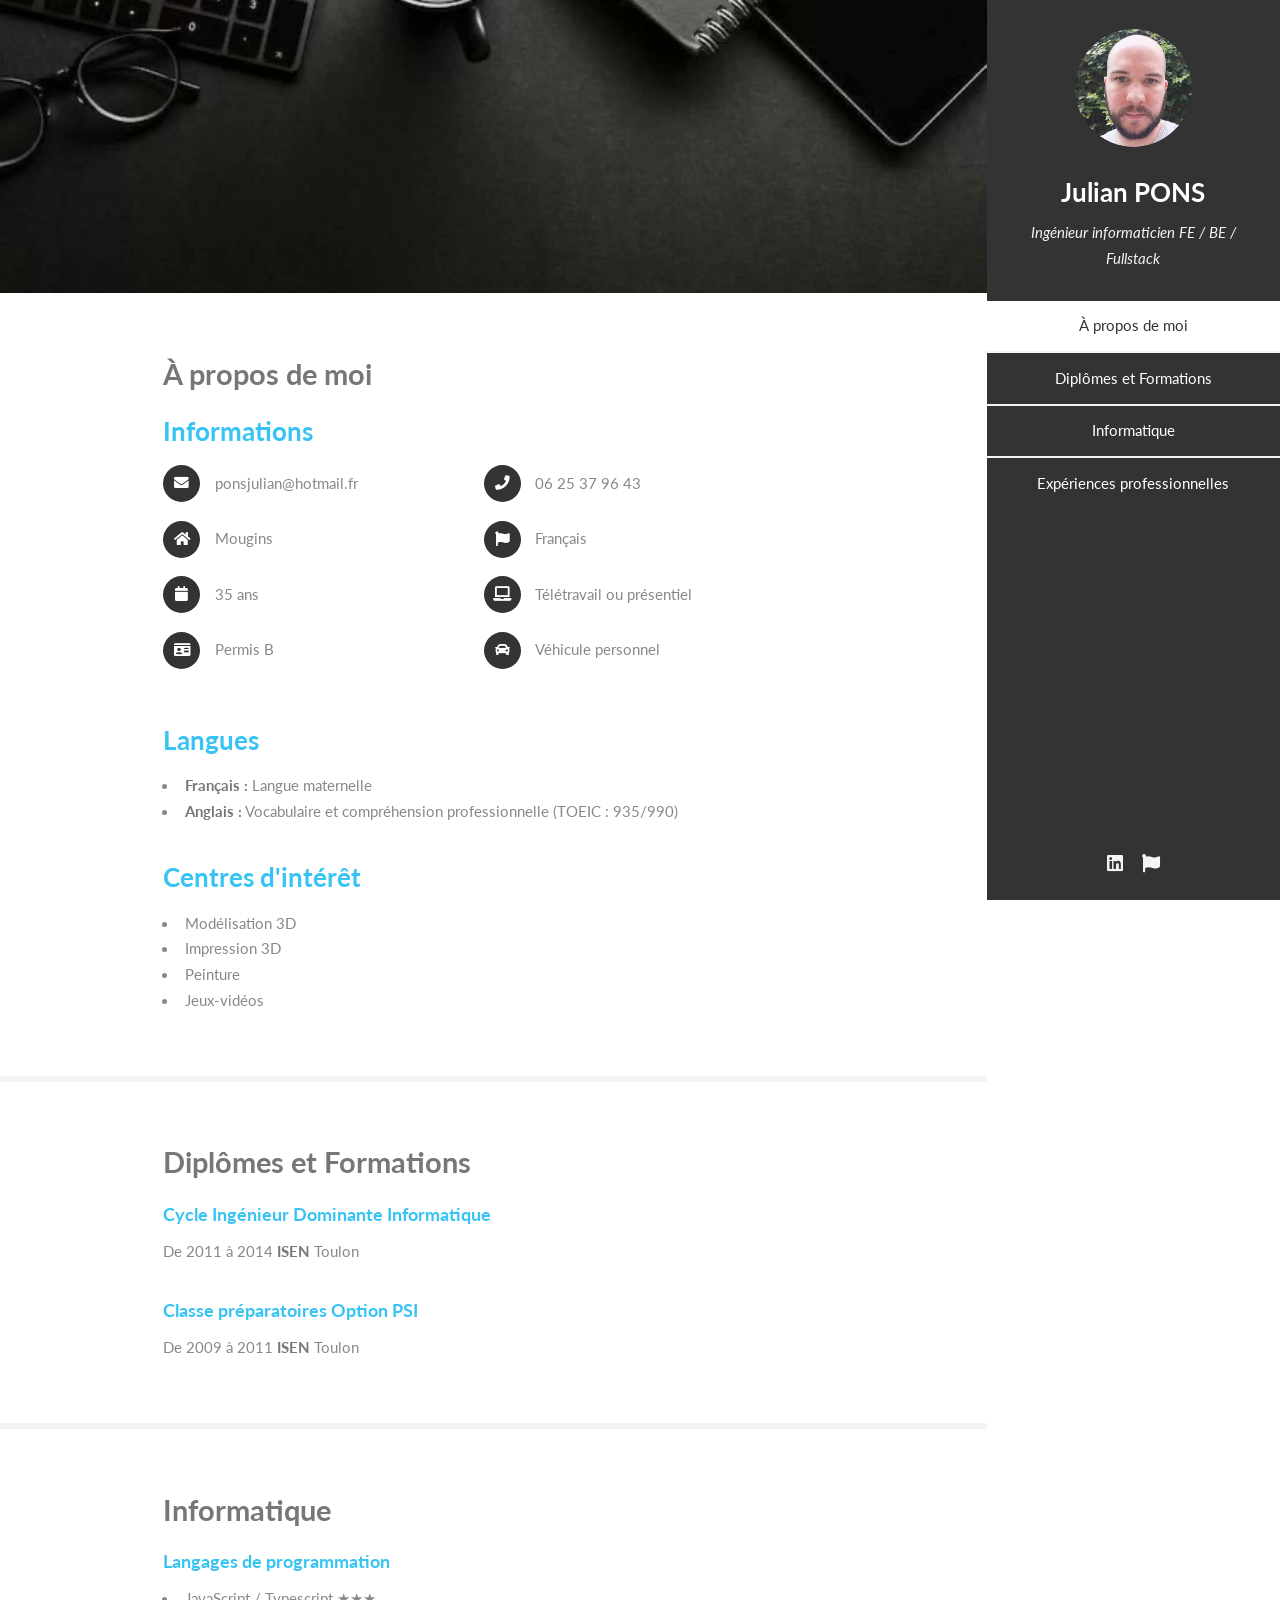
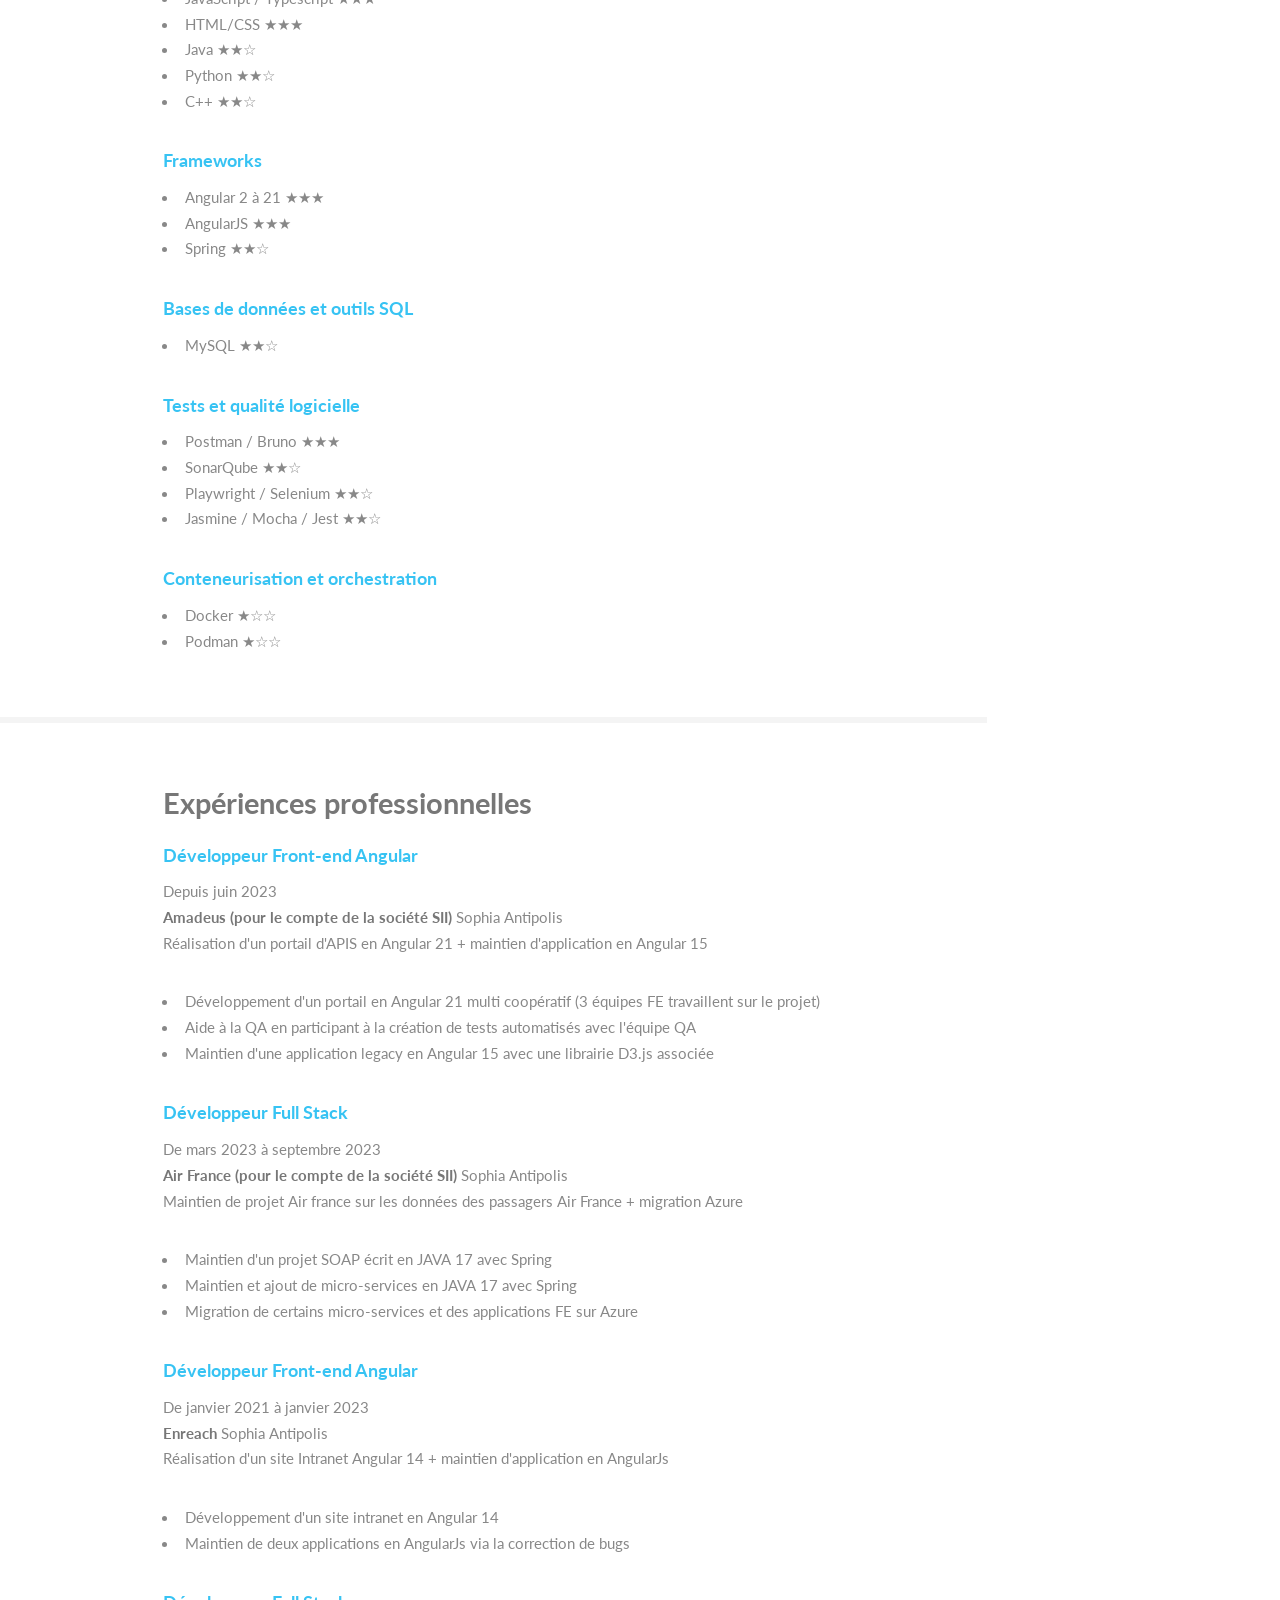
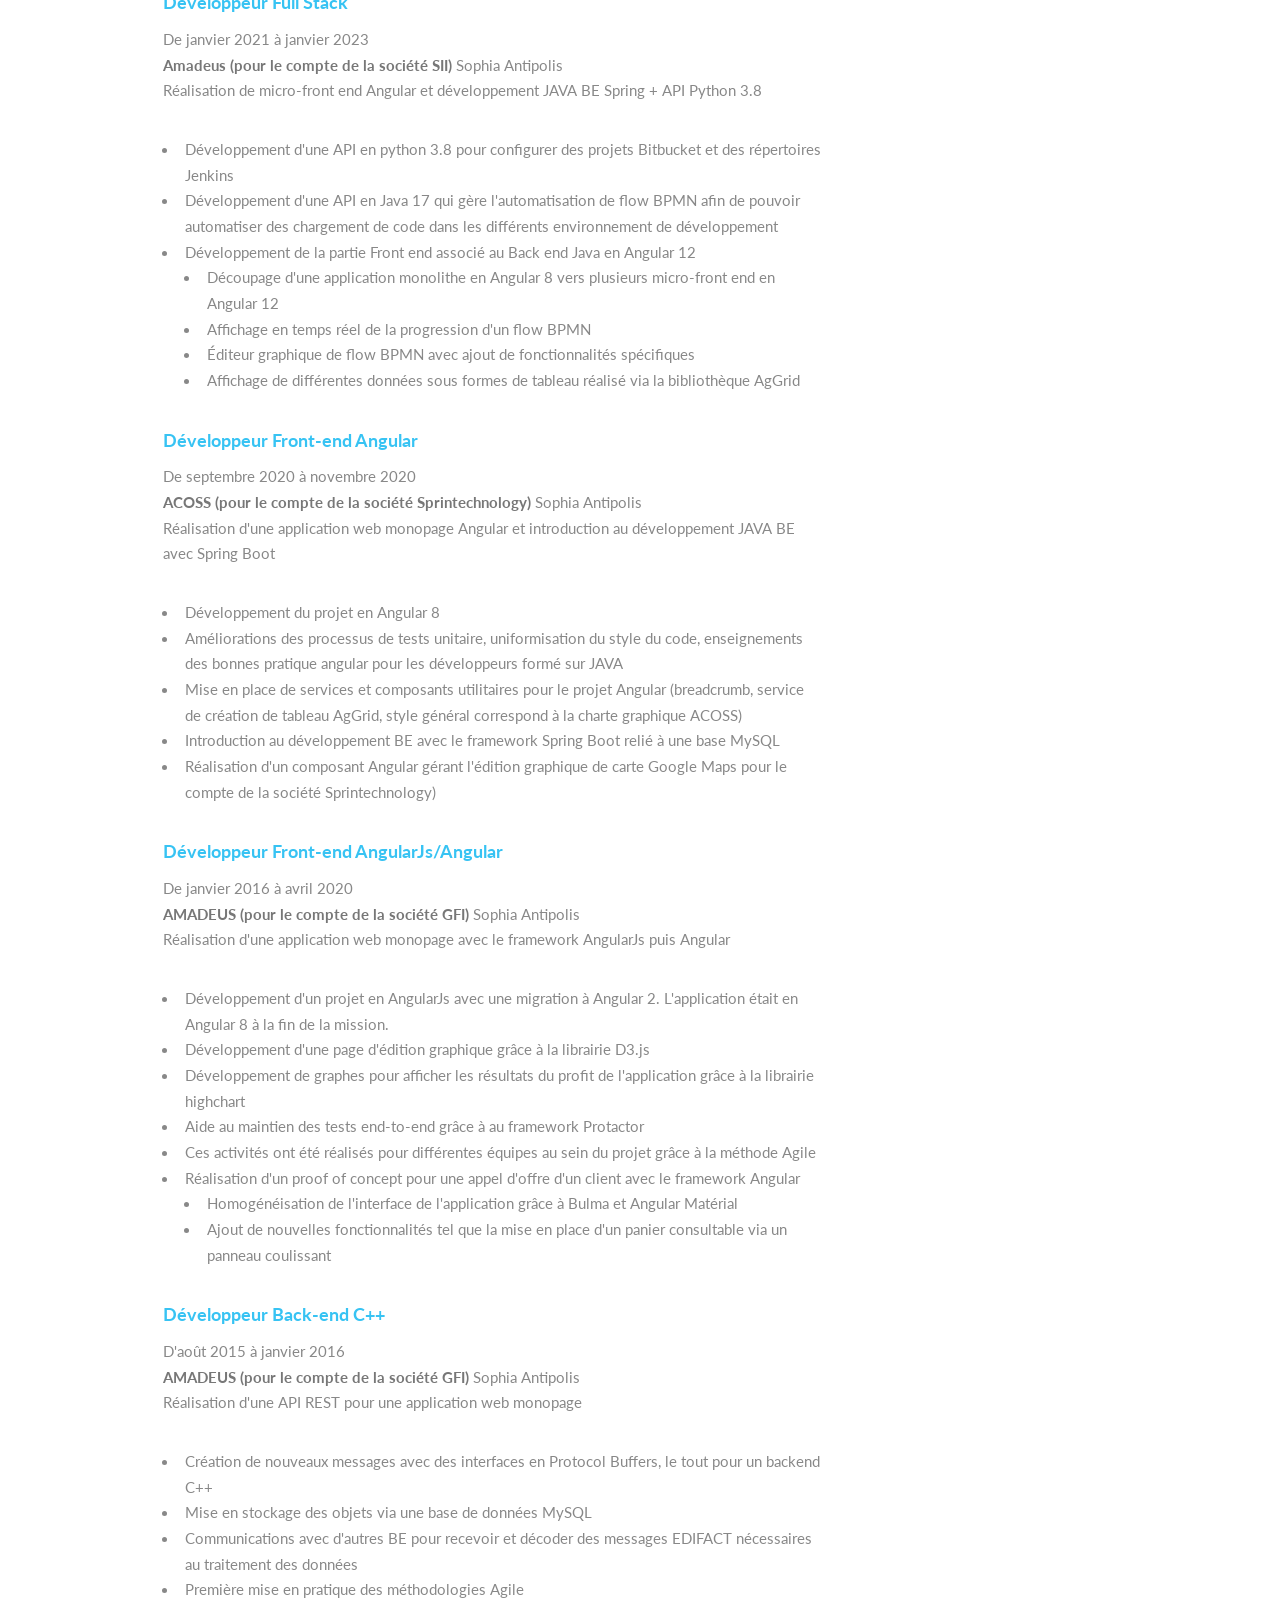
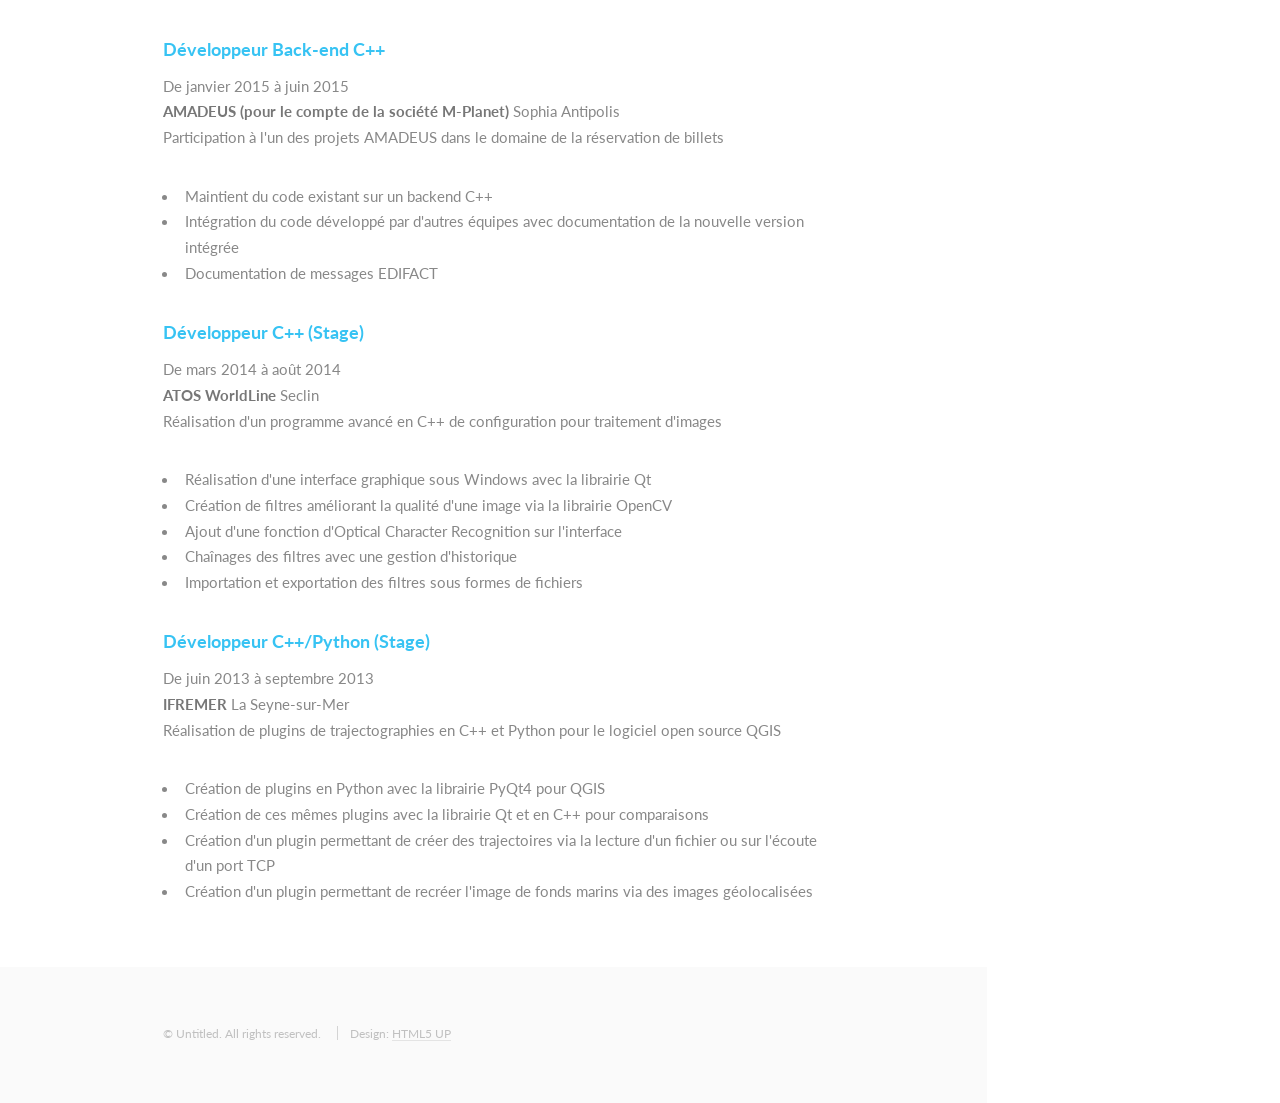
==== commit d3ea6d81: "Add english translation" ====
--- a/index.html
+++ b/index.html
@@ -34,6 +34,7 @@
 			<ul class="icons">
 				<li><a href="https://www.linkedin.com/in/julian-pons-7a95511b2" class="icon brands fa-linkedin"><span
 							class="label">Linkedin</span></a></li>
+				<li><a href="index_en.html" class="icon solid fa-flag"><span class="label">English</span></a></li>
 			</ul>
 		</footer>
 	</section>
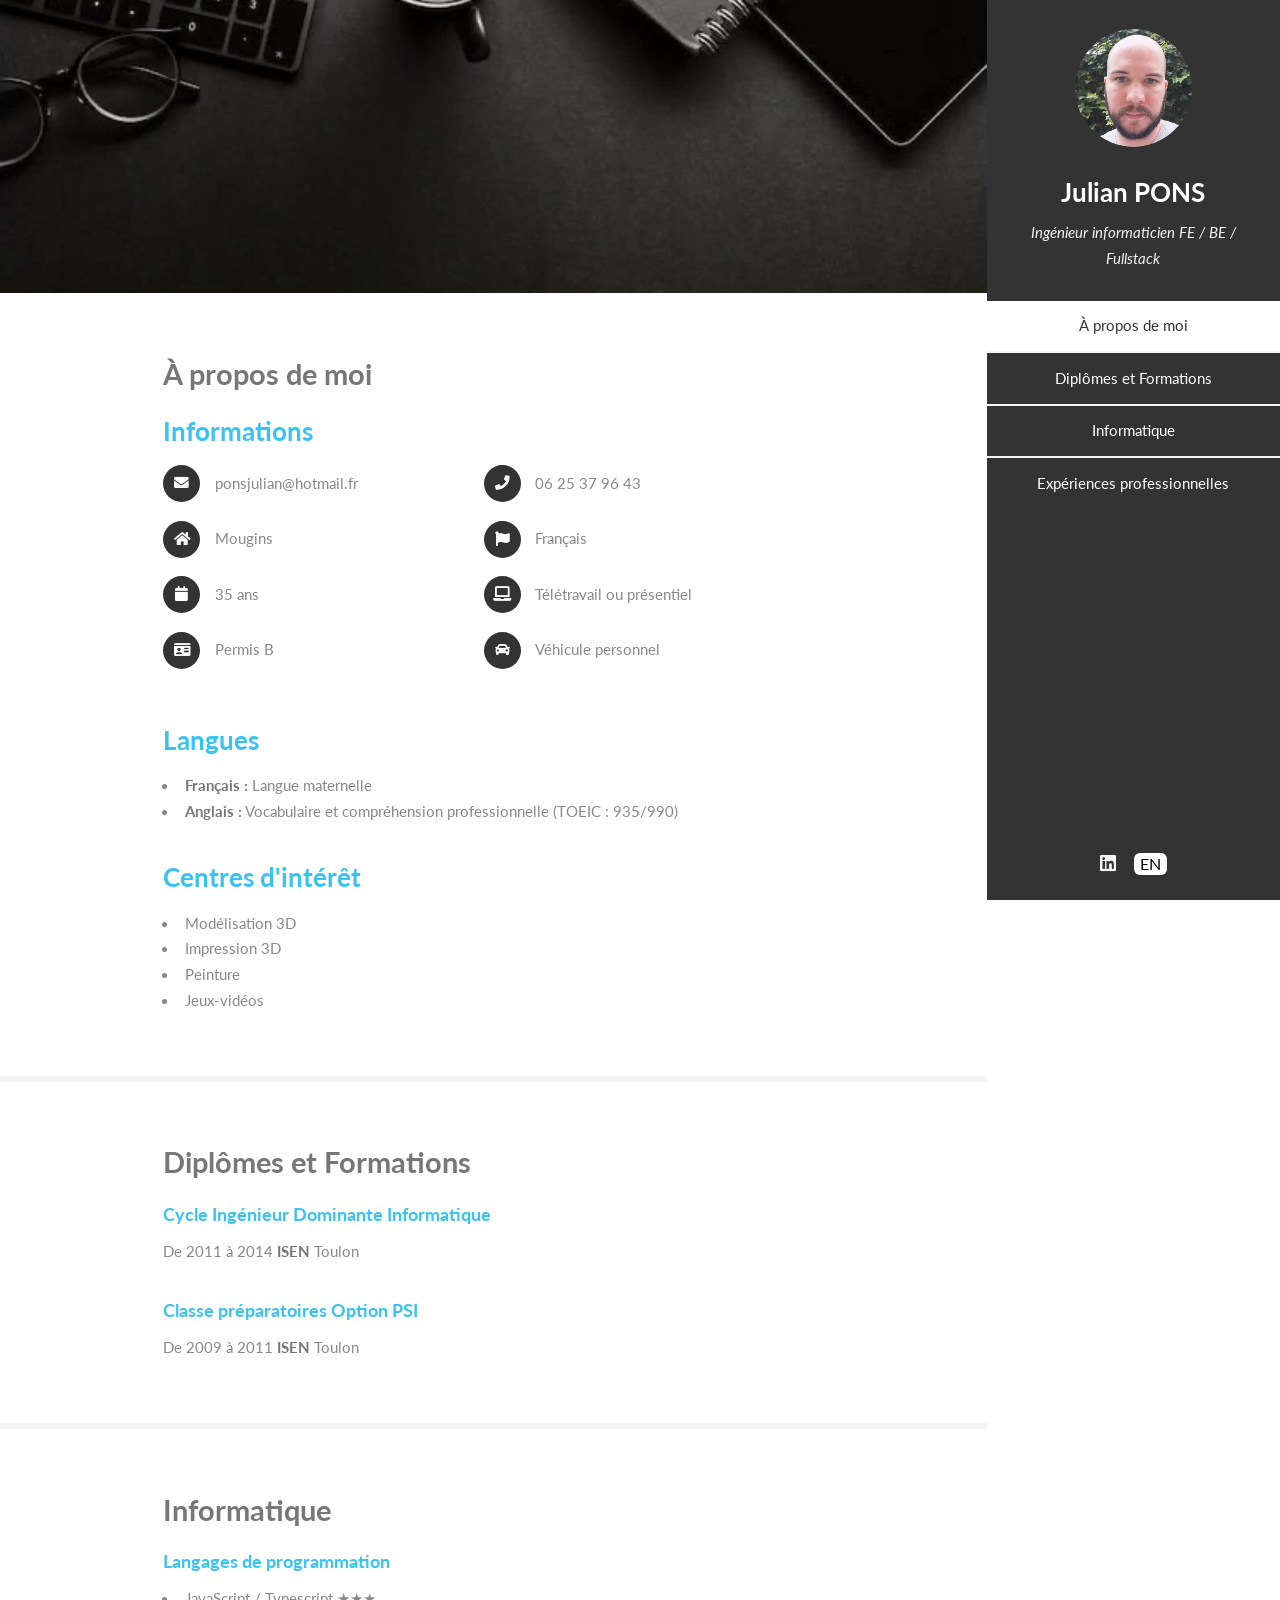
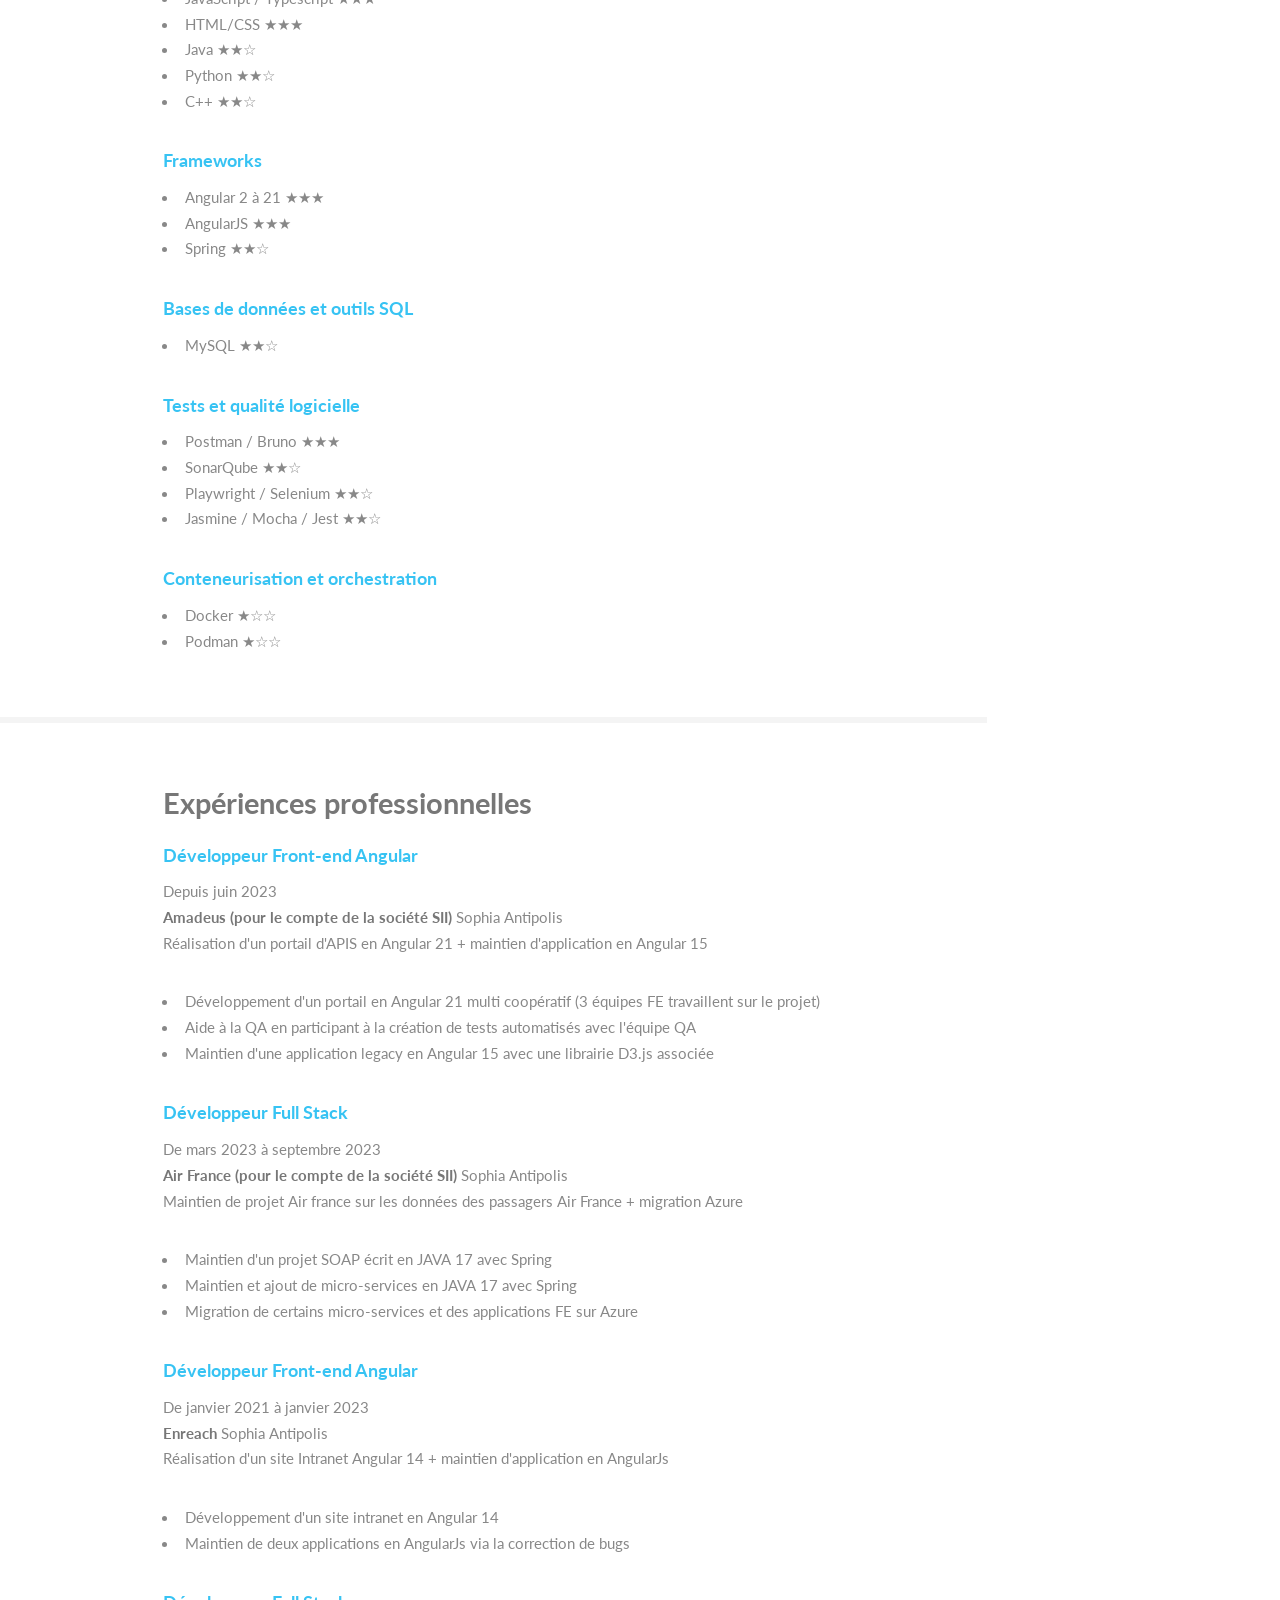
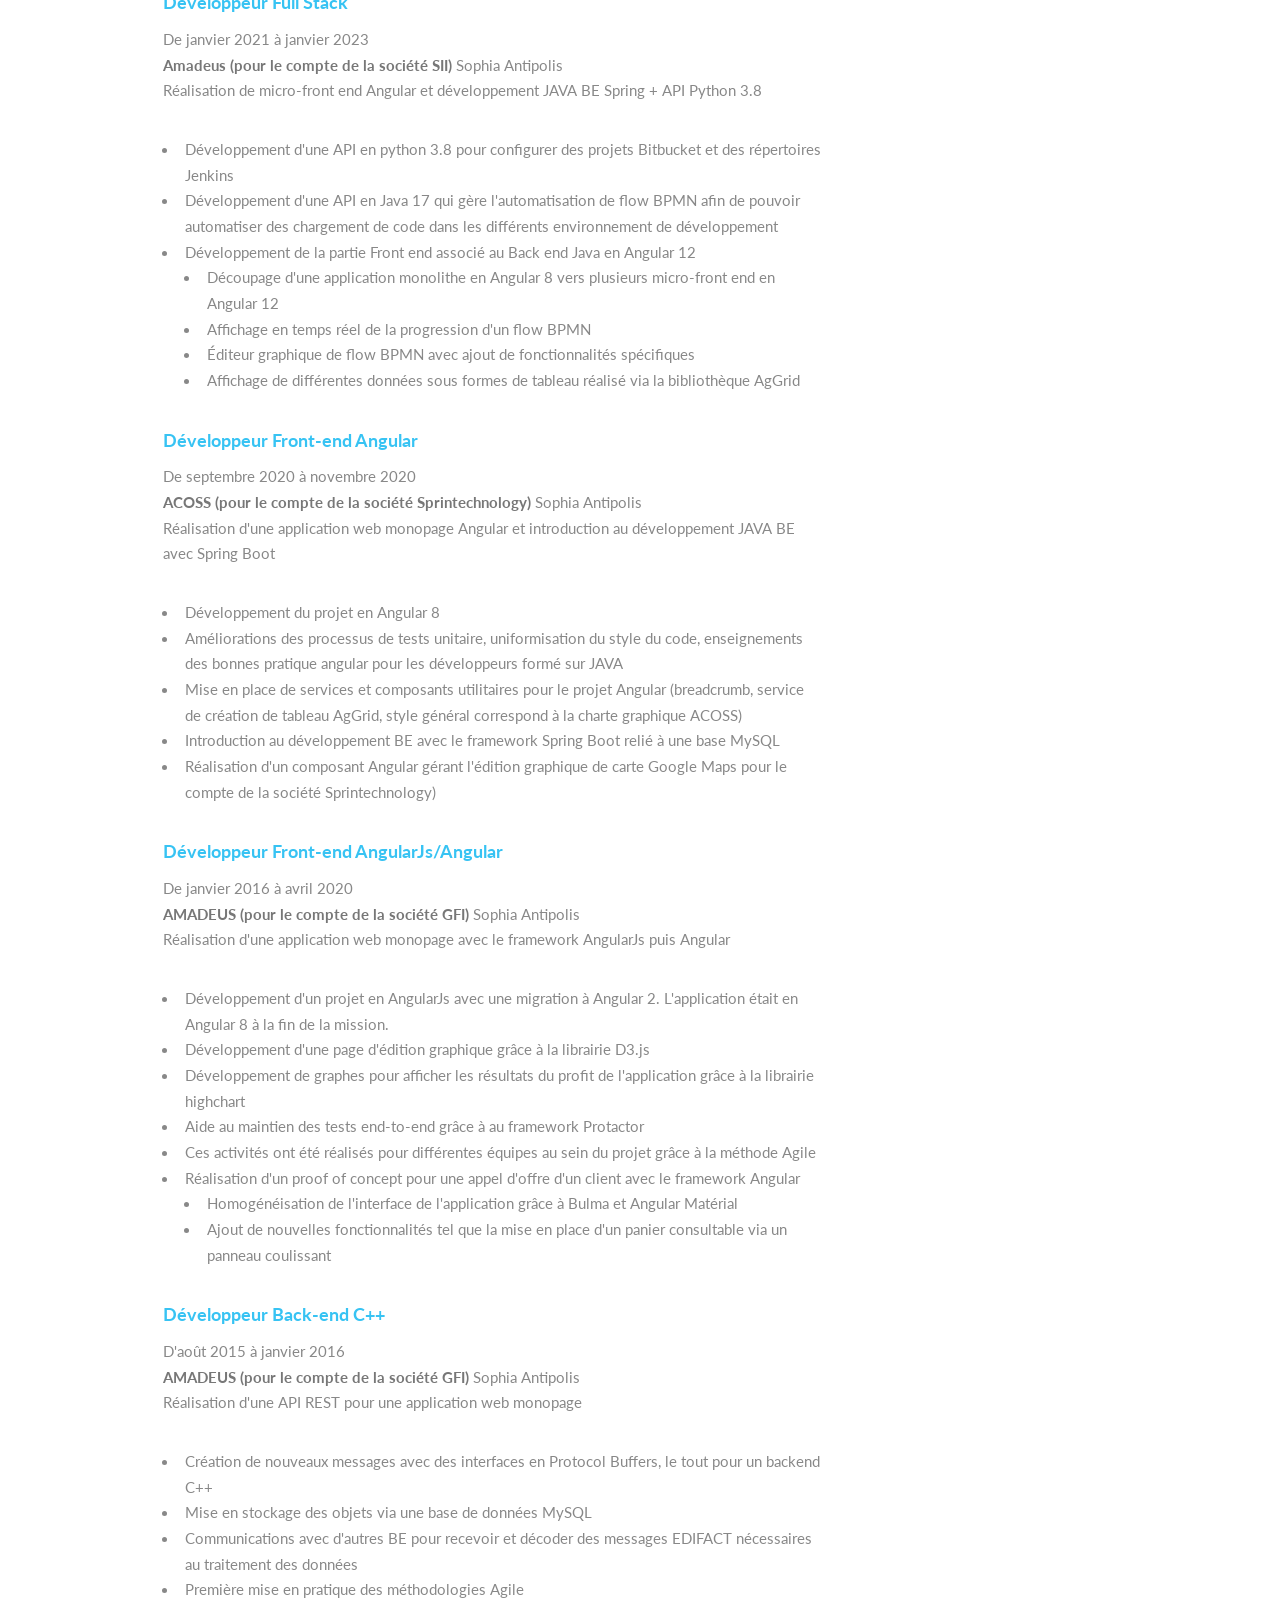
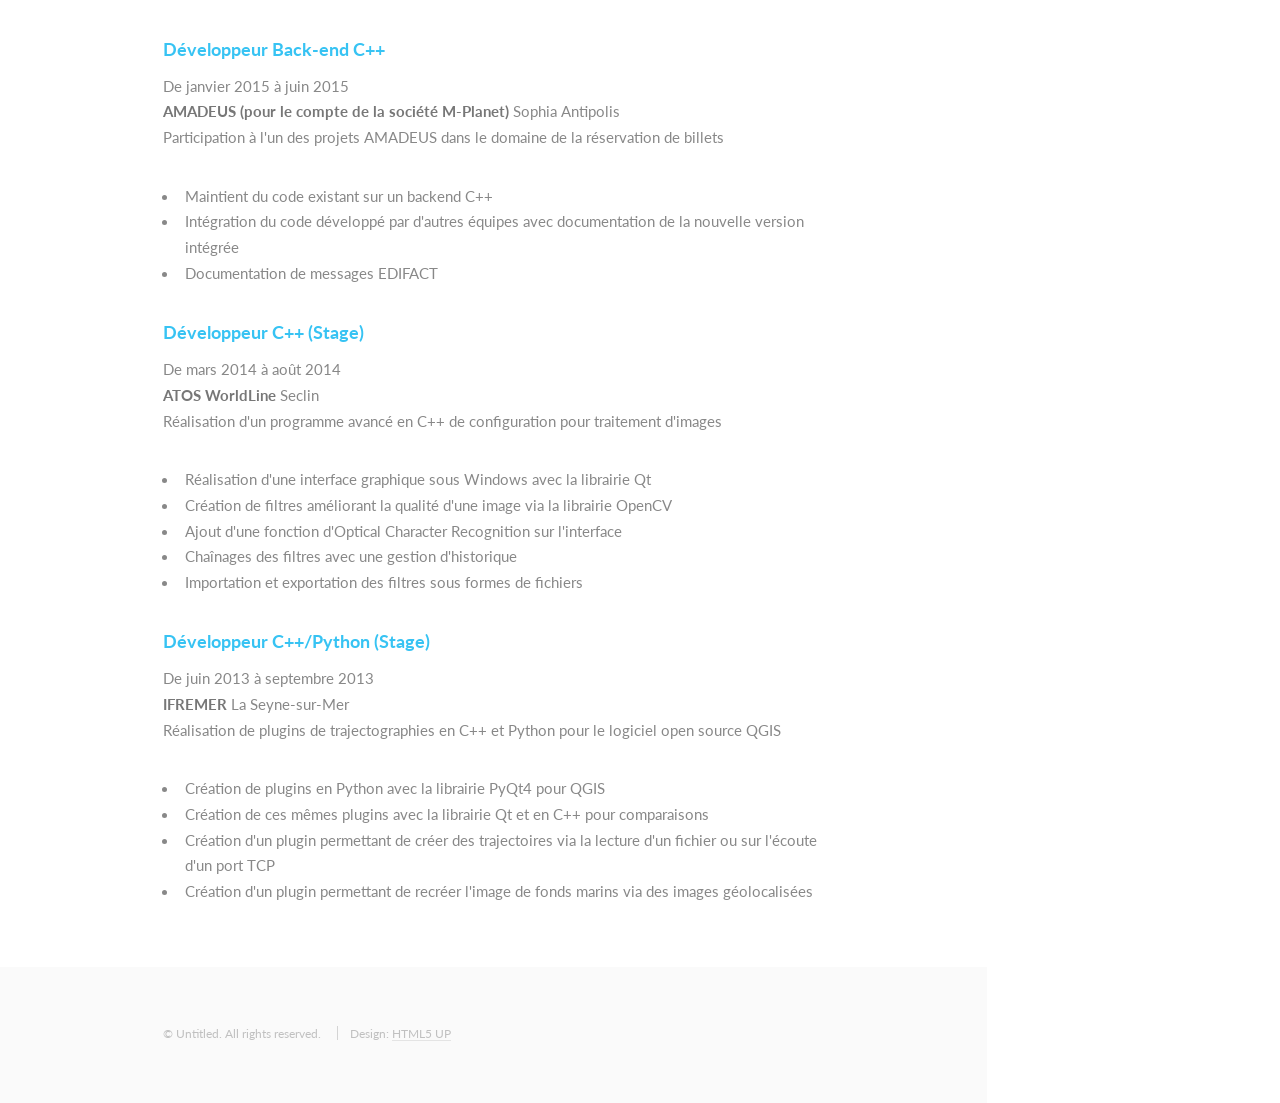
==== commit 803f1f0e: "Add icon switch" ====
--- a/index.html
+++ b/index.html
@@ -34,7 +34,9 @@
 			<ul class="icons">
 				<li><a href="https://www.linkedin.com/in/julian-pons-7a95511b2" class="icon brands fa-linkedin"><span
 							class="label">Linkedin</span></a></li>
-				<li><a href="index_en.html" class="icon solid fa-flag"><span class="label">English</span></a></li>
+				<li><a href="index_en.html" title="English"
+						style="text-decoration: none; border-bottom: none; font-size: 16px; background-color: white; padding-top: 1px; padding-bottom: 1px; padding-left: 6px; padding-right: 6px; border-radius: 6px; display: inline-block; line-height: 1.2;color: #000;">EN</a>
+				</li>
 			</ul>
 		</footer>
 	</section>
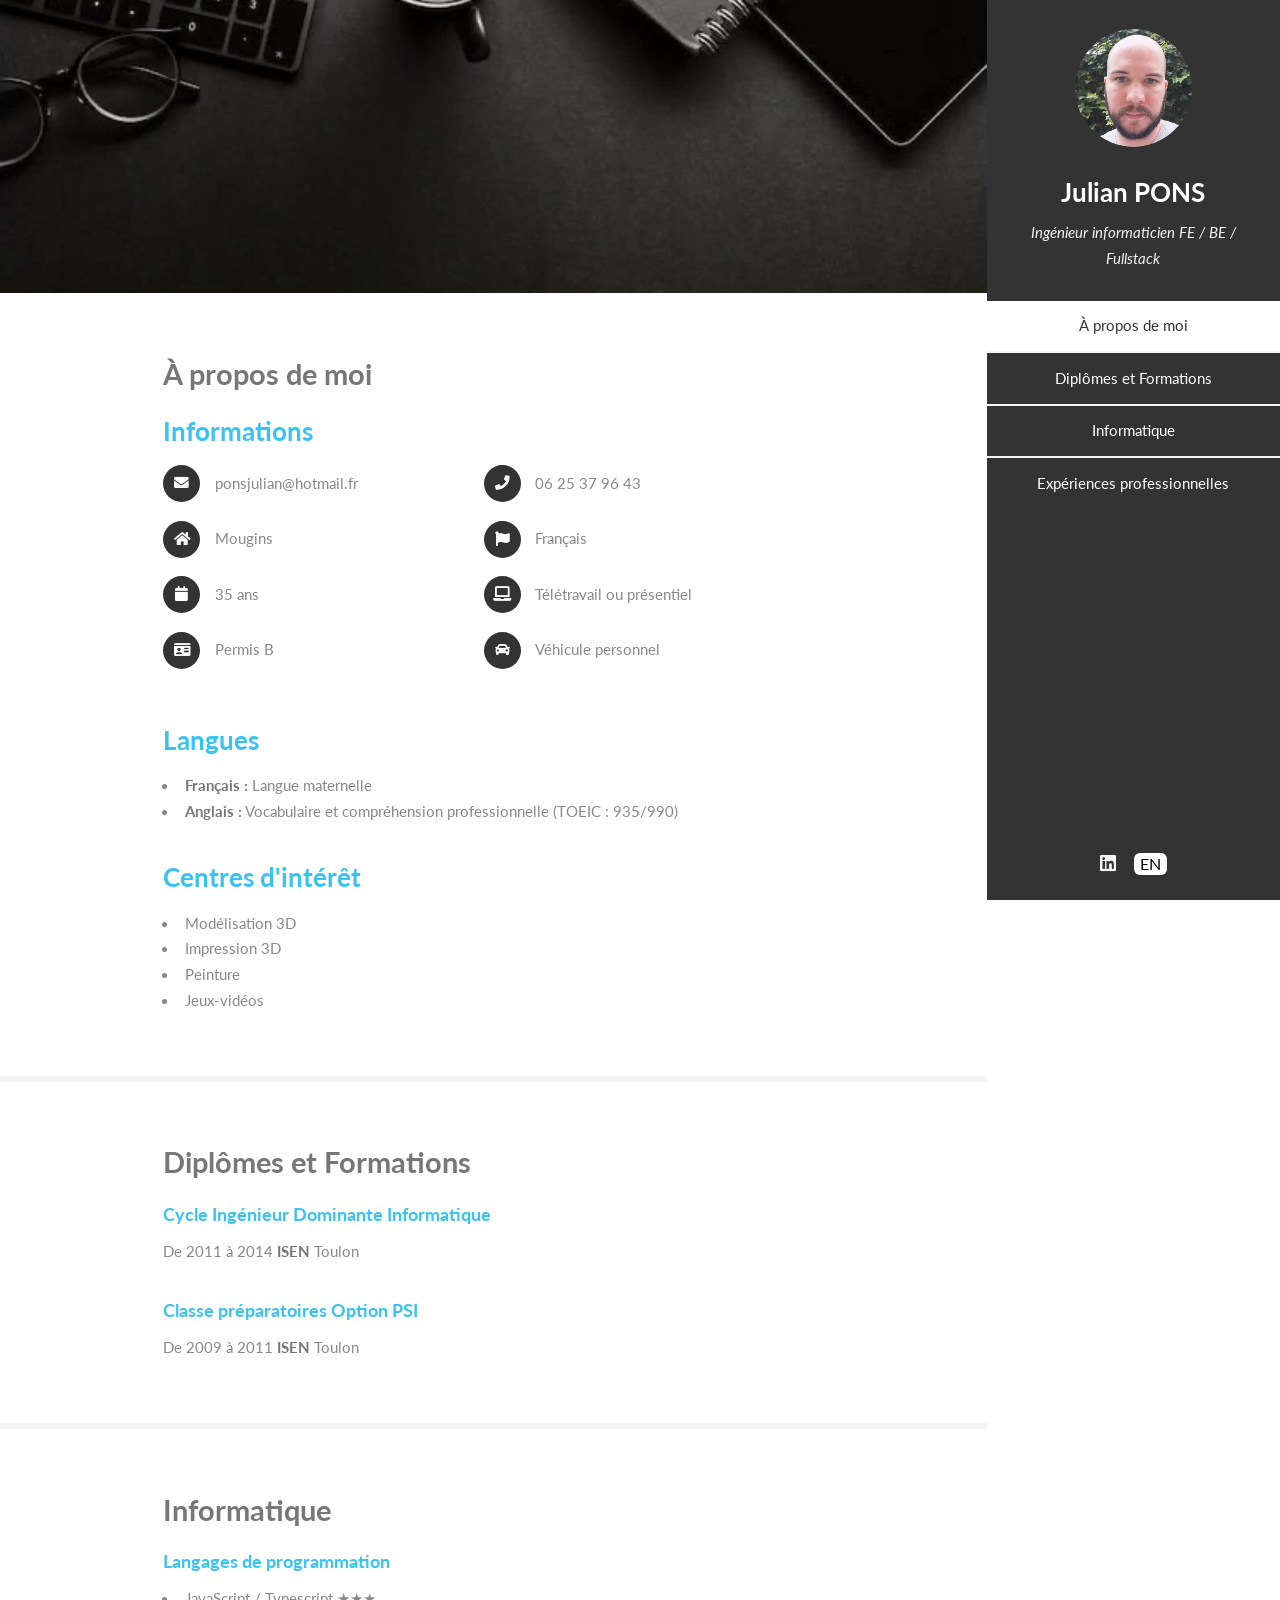
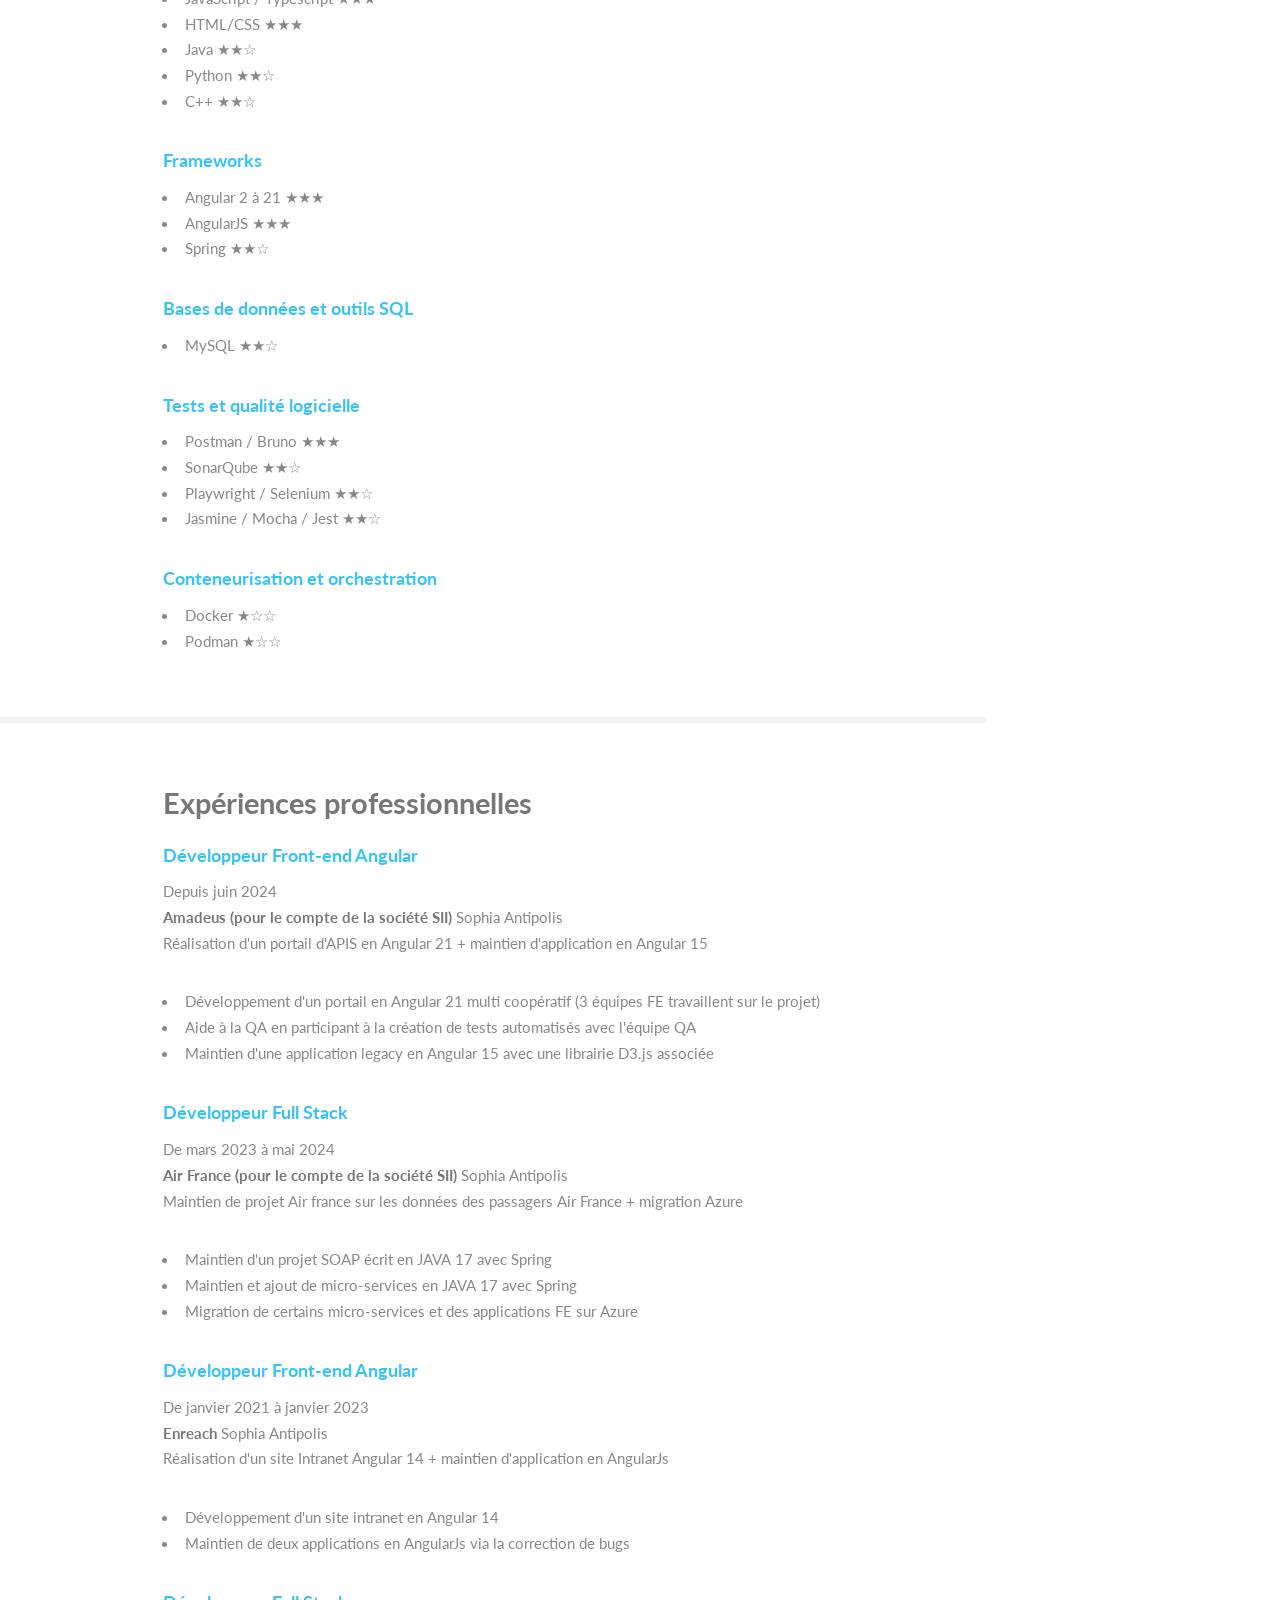
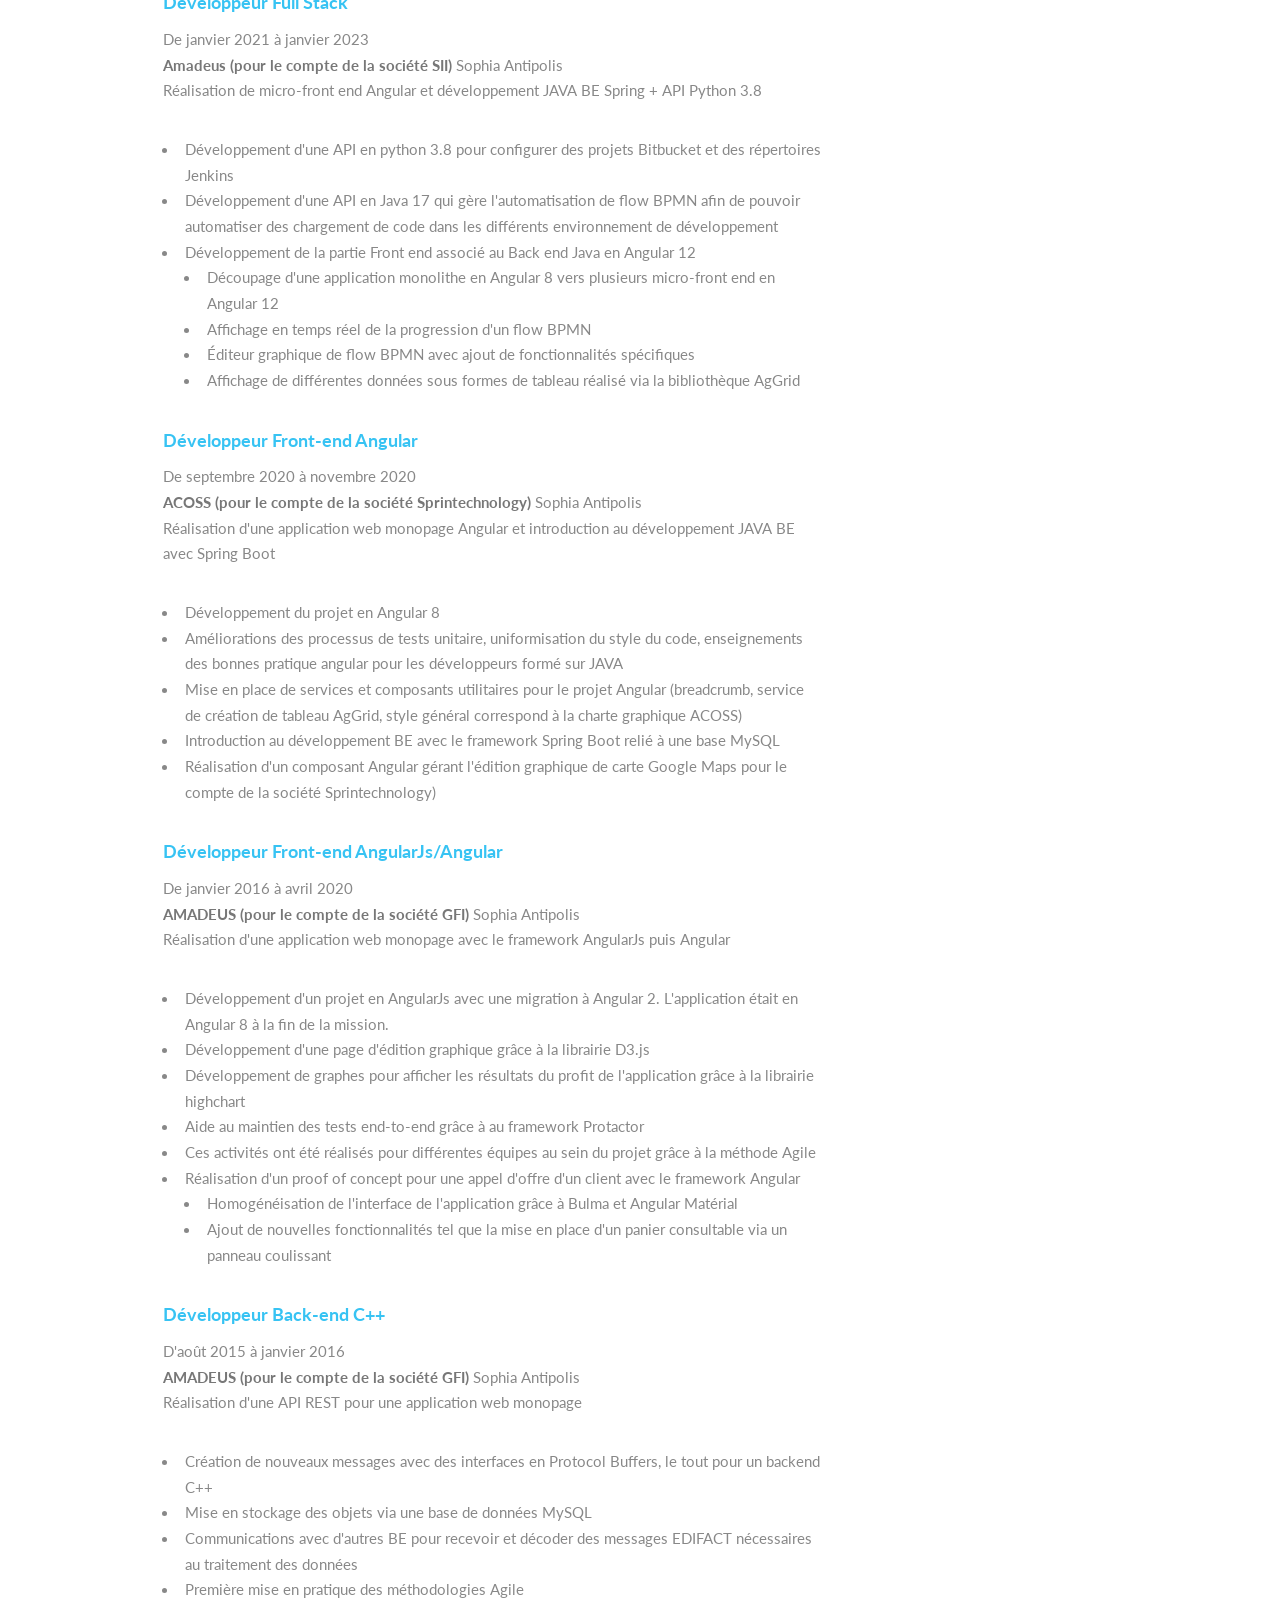
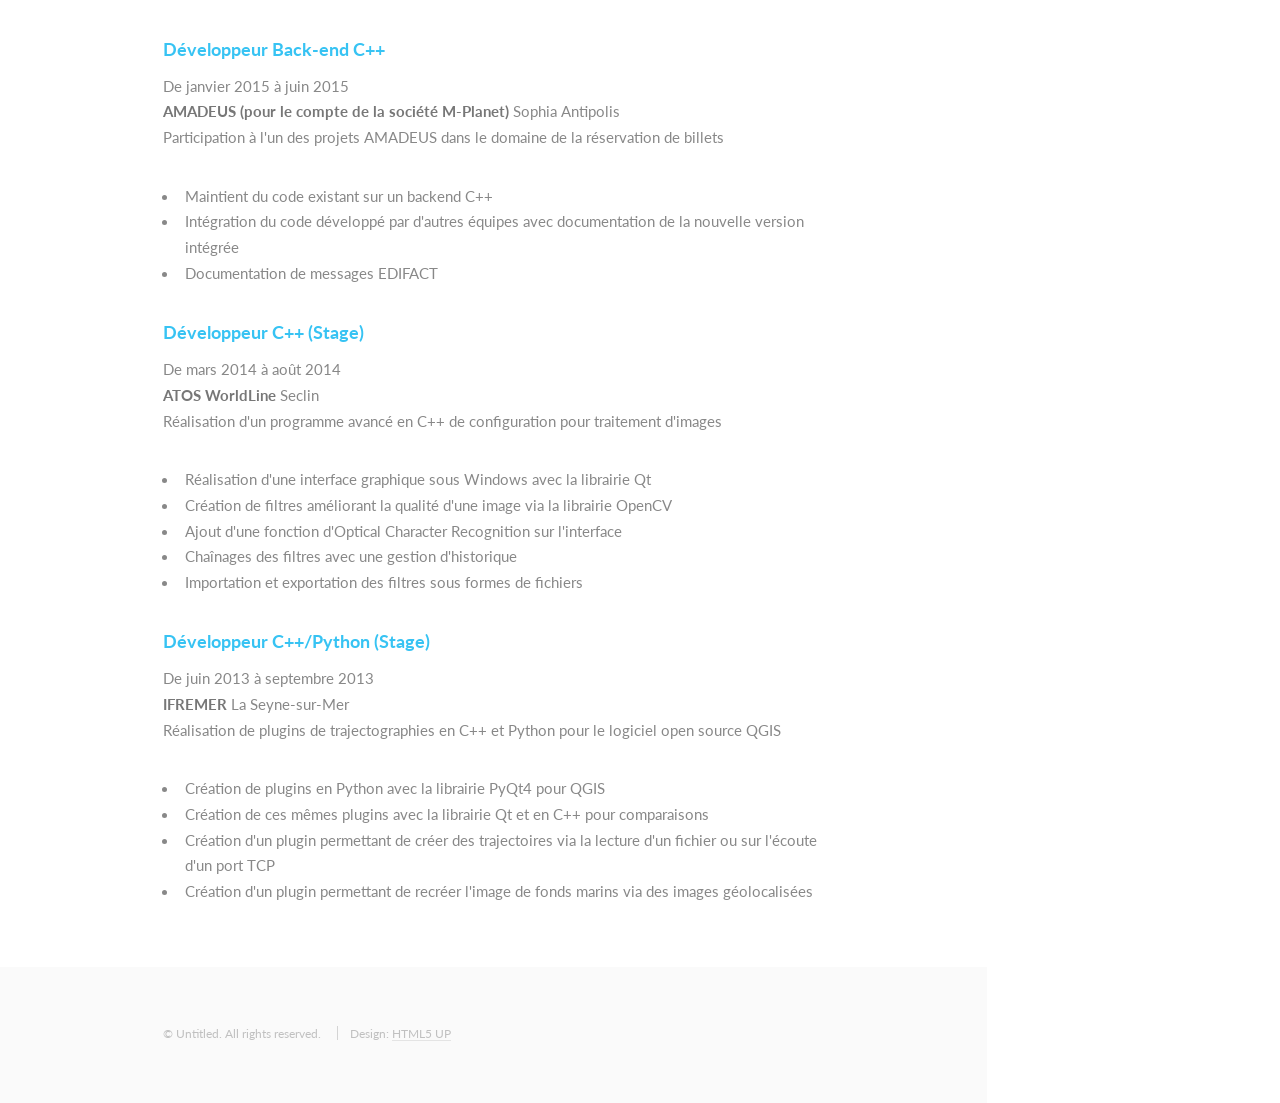
==== commit c543df8f: "Fix date issue" ====
--- a/index.html
+++ b/index.html
@@ -162,7 +162,7 @@
 
 					<article>
 						<h4 class="primary">Développeur Front-end Angular</h4>
-						<p>Depuis juin 2023 <strong><br />Amadeus (pour le compte de la société SII)</strong> Sophia
+						<p>Depuis juin 2024 <strong><br />Amadeus (pour le compte de la société SII)</strong> Sophia
 							Antipolis<br />
 							Réalisation d'un portail d'APIS en Angular 21 + maintien d'application en Angular 15</p>
 						<ul>
@@ -176,7 +176,7 @@
 
 					<article>
 						<h4 class="primary">Développeur Full Stack</h4>
-						<p>De mars 2023 à septembre 2023 <strong><br />Air France (pour le compte de la société
+						<p>De mars 2023 à mai 2024 <strong><br />Air France (pour le compte de la société
 								SII)</strong>
 							Sophia Antipolis<br />
 							Maintien de projet Air france sur les données des passagers Air France + migration Azure</p>
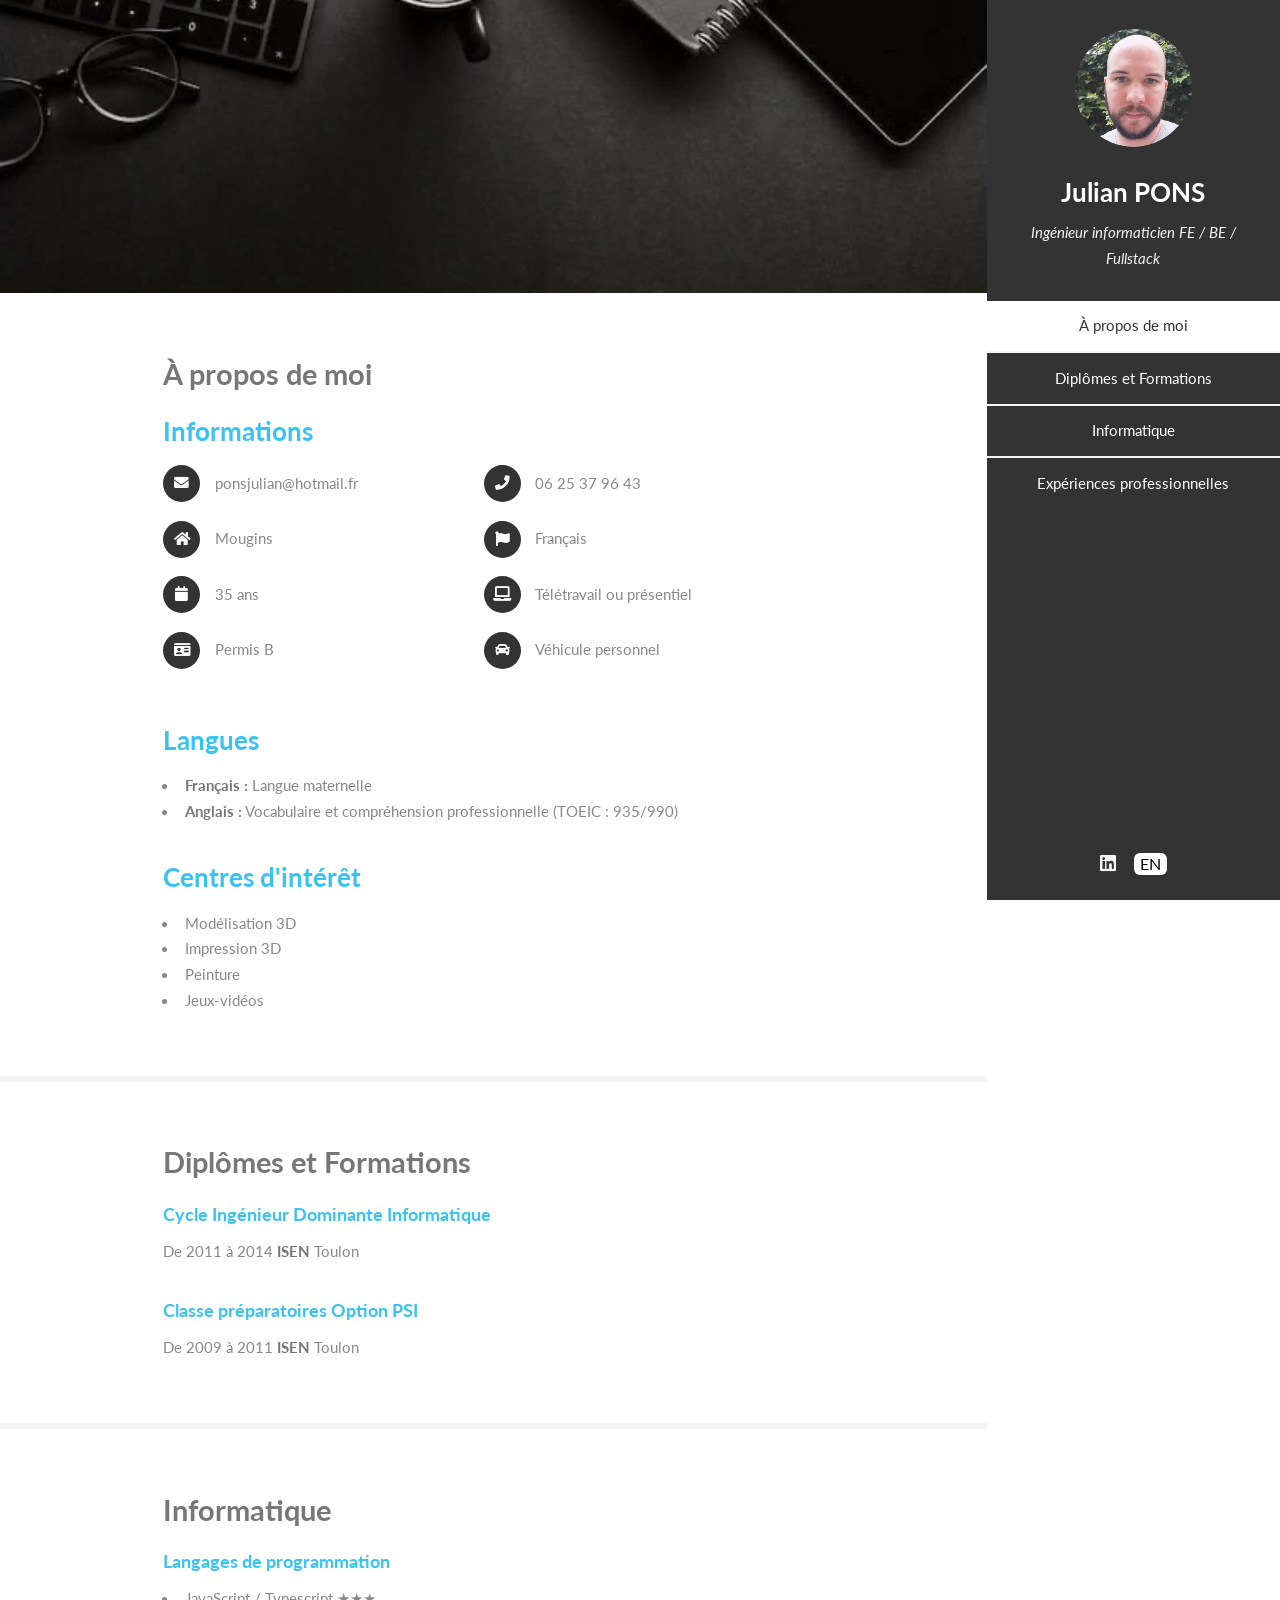
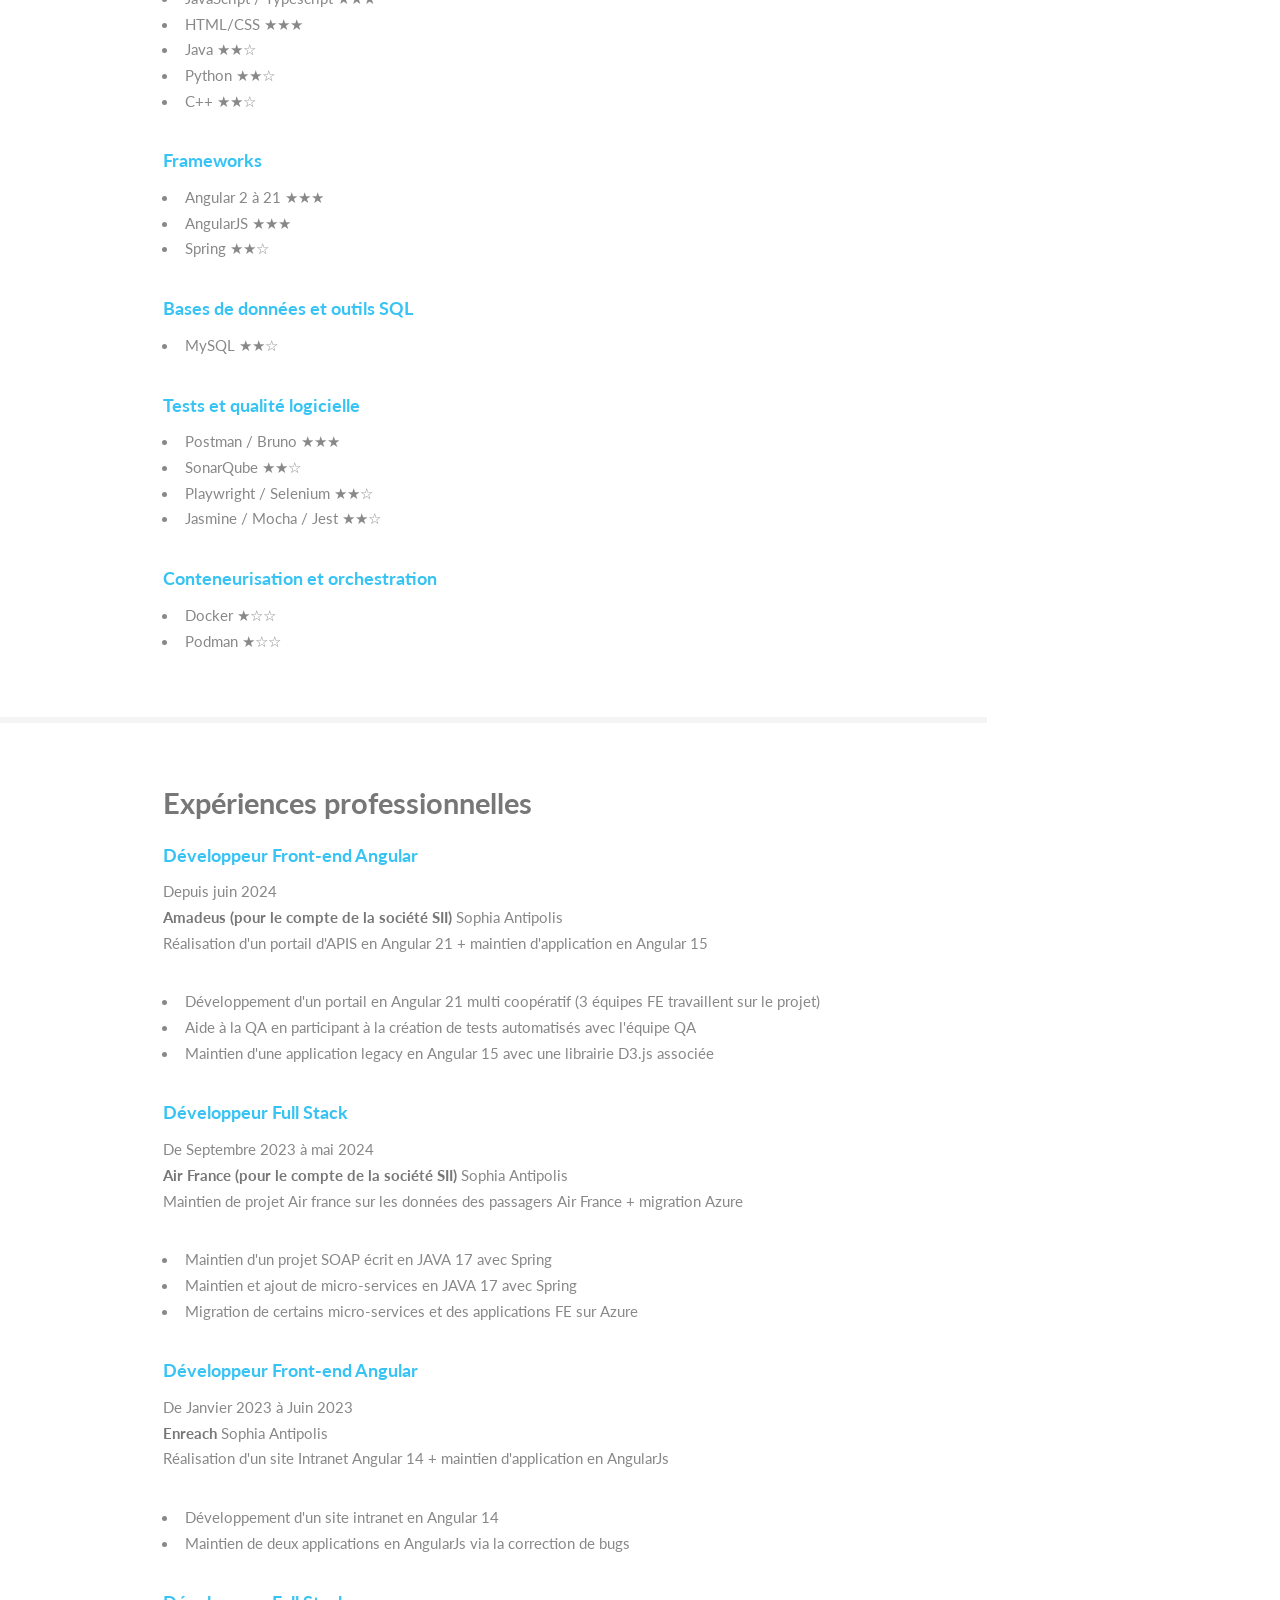
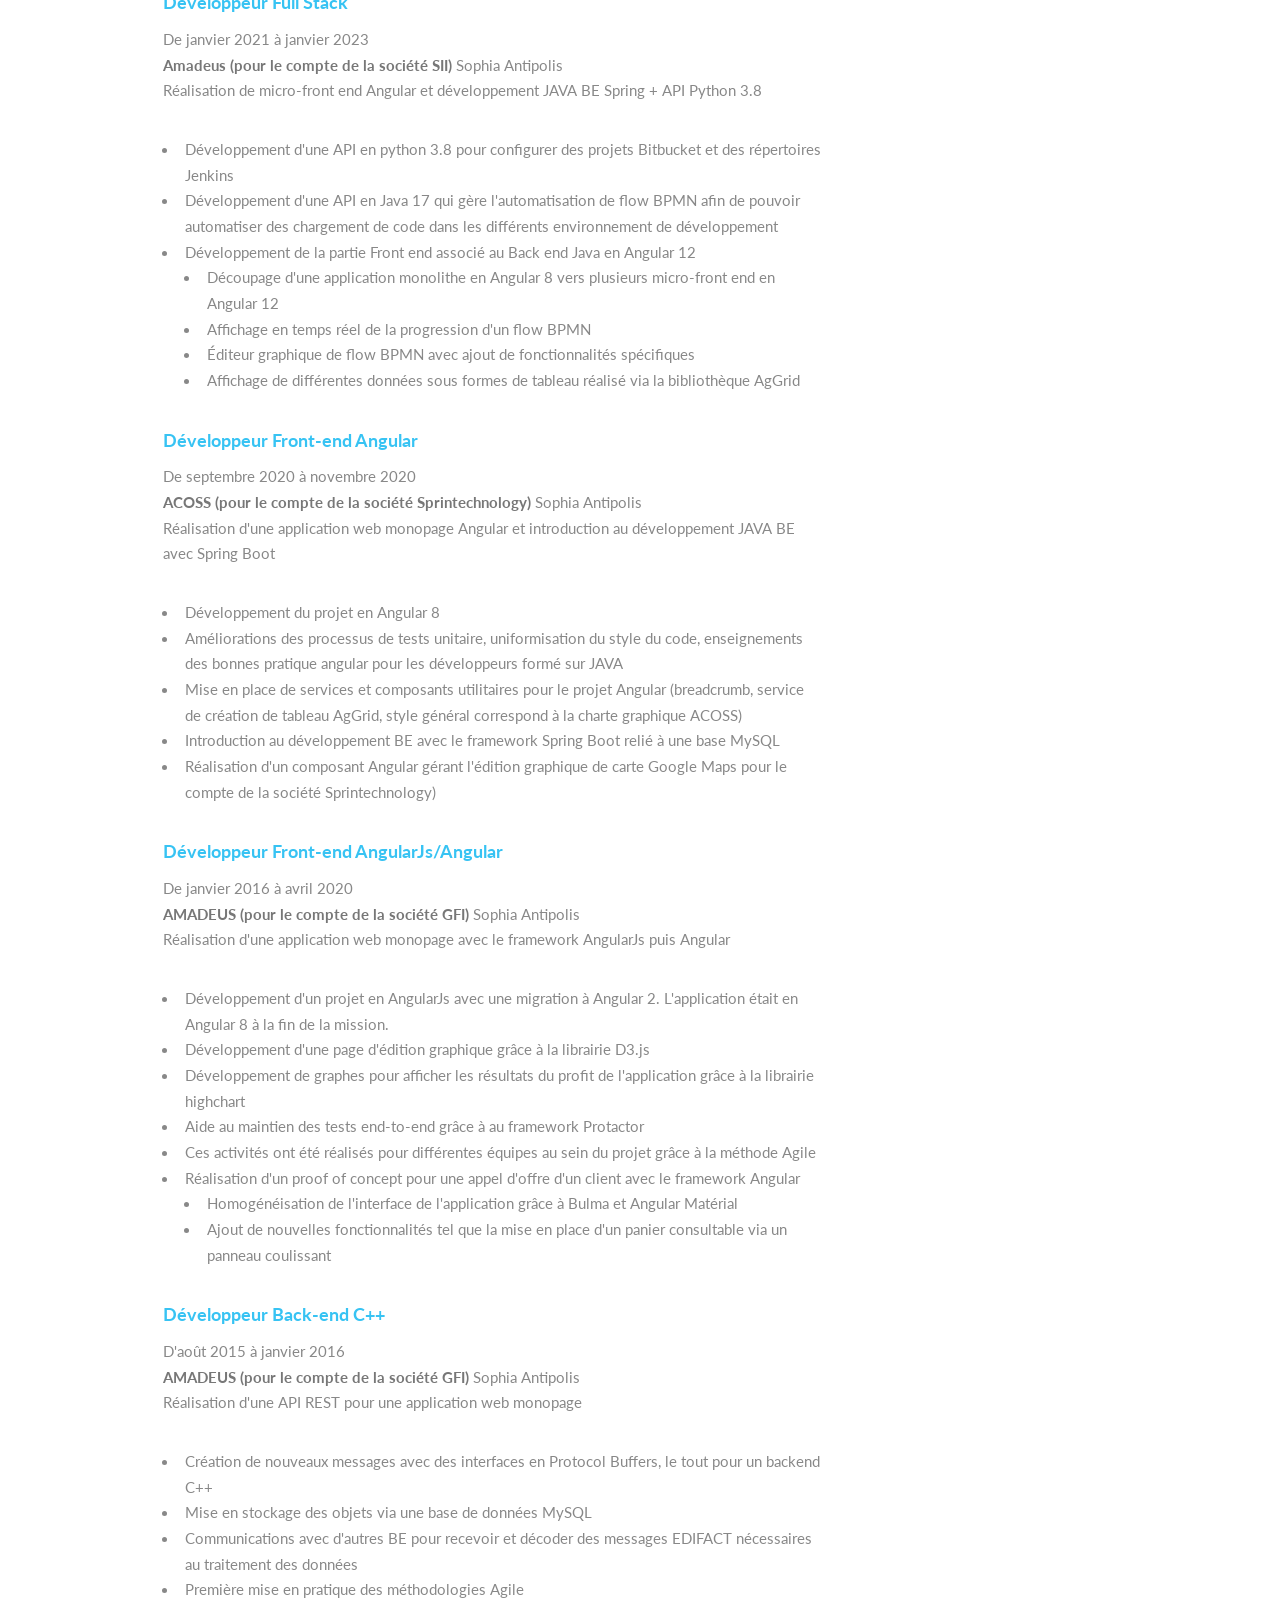
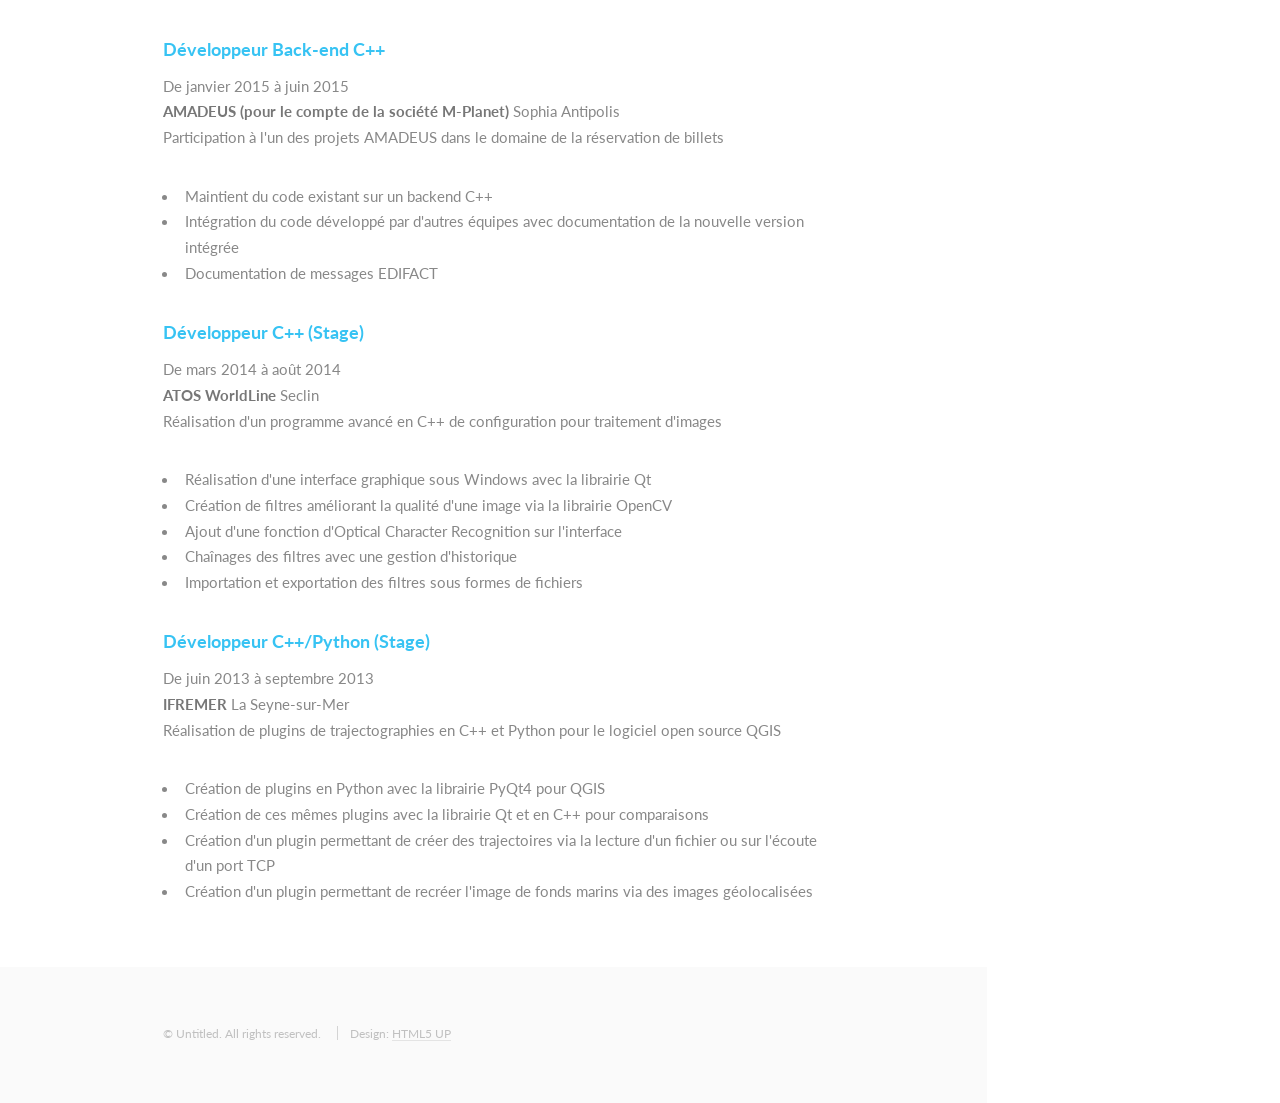
==== commit 97f2ef1c: "Fix dates FR" ====
--- a/index.html
+++ b/index.html
@@ -176,7 +176,7 @@
 
 					<article>
 						<h4 class="primary">Développeur Full Stack</h4>
-						<p>De mars 2023 à mai 2024 <strong><br />Air France (pour le compte de la société
+						<p>De Septembre 2023 à mai 2024 <strong><br />Air France (pour le compte de la société
 								SII)</strong>
 							Sophia Antipolis<br />
 							Maintien de projet Air france sur les données des passagers Air France + migration Azure</p>
@@ -189,7 +189,7 @@
 
 					<article>
 						<h4 class="primary">Développeur Front-end Angular</h4>
-						<p>De janvier 2021 à janvier 2023 <strong><br />Enreach</strong> Sophia Antipolis<br />
+						<p>De Janvier 2023 à Juin 2023 <strong><br />Enreach</strong> Sophia Antipolis<br />
 							Réalisation d'un site Intranet Angular 14 + maintien d'application en AngularJs</p>
 						<ul>
 							<li>Développement d'un site intranet en Angular 14</li>
@@ -702,4 +702,4 @@
 
 </body>
 
-</html>+</html>
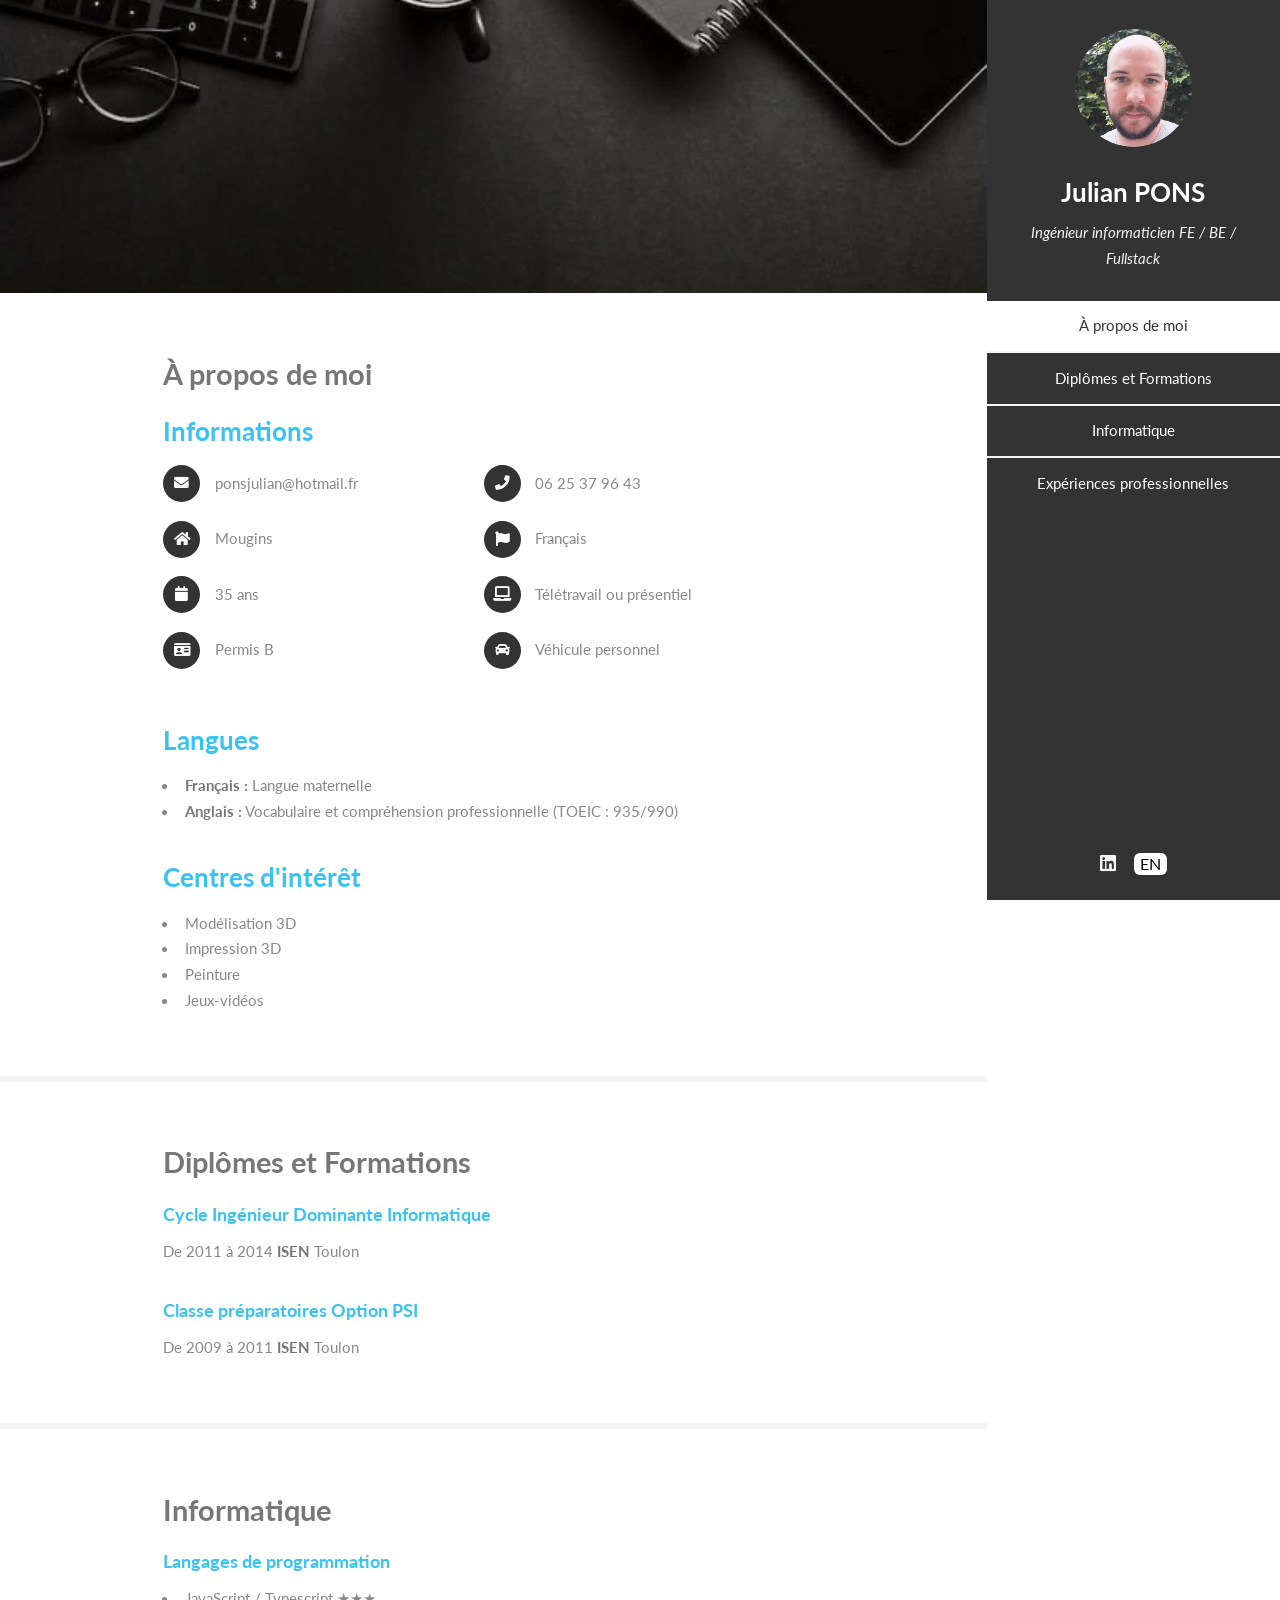
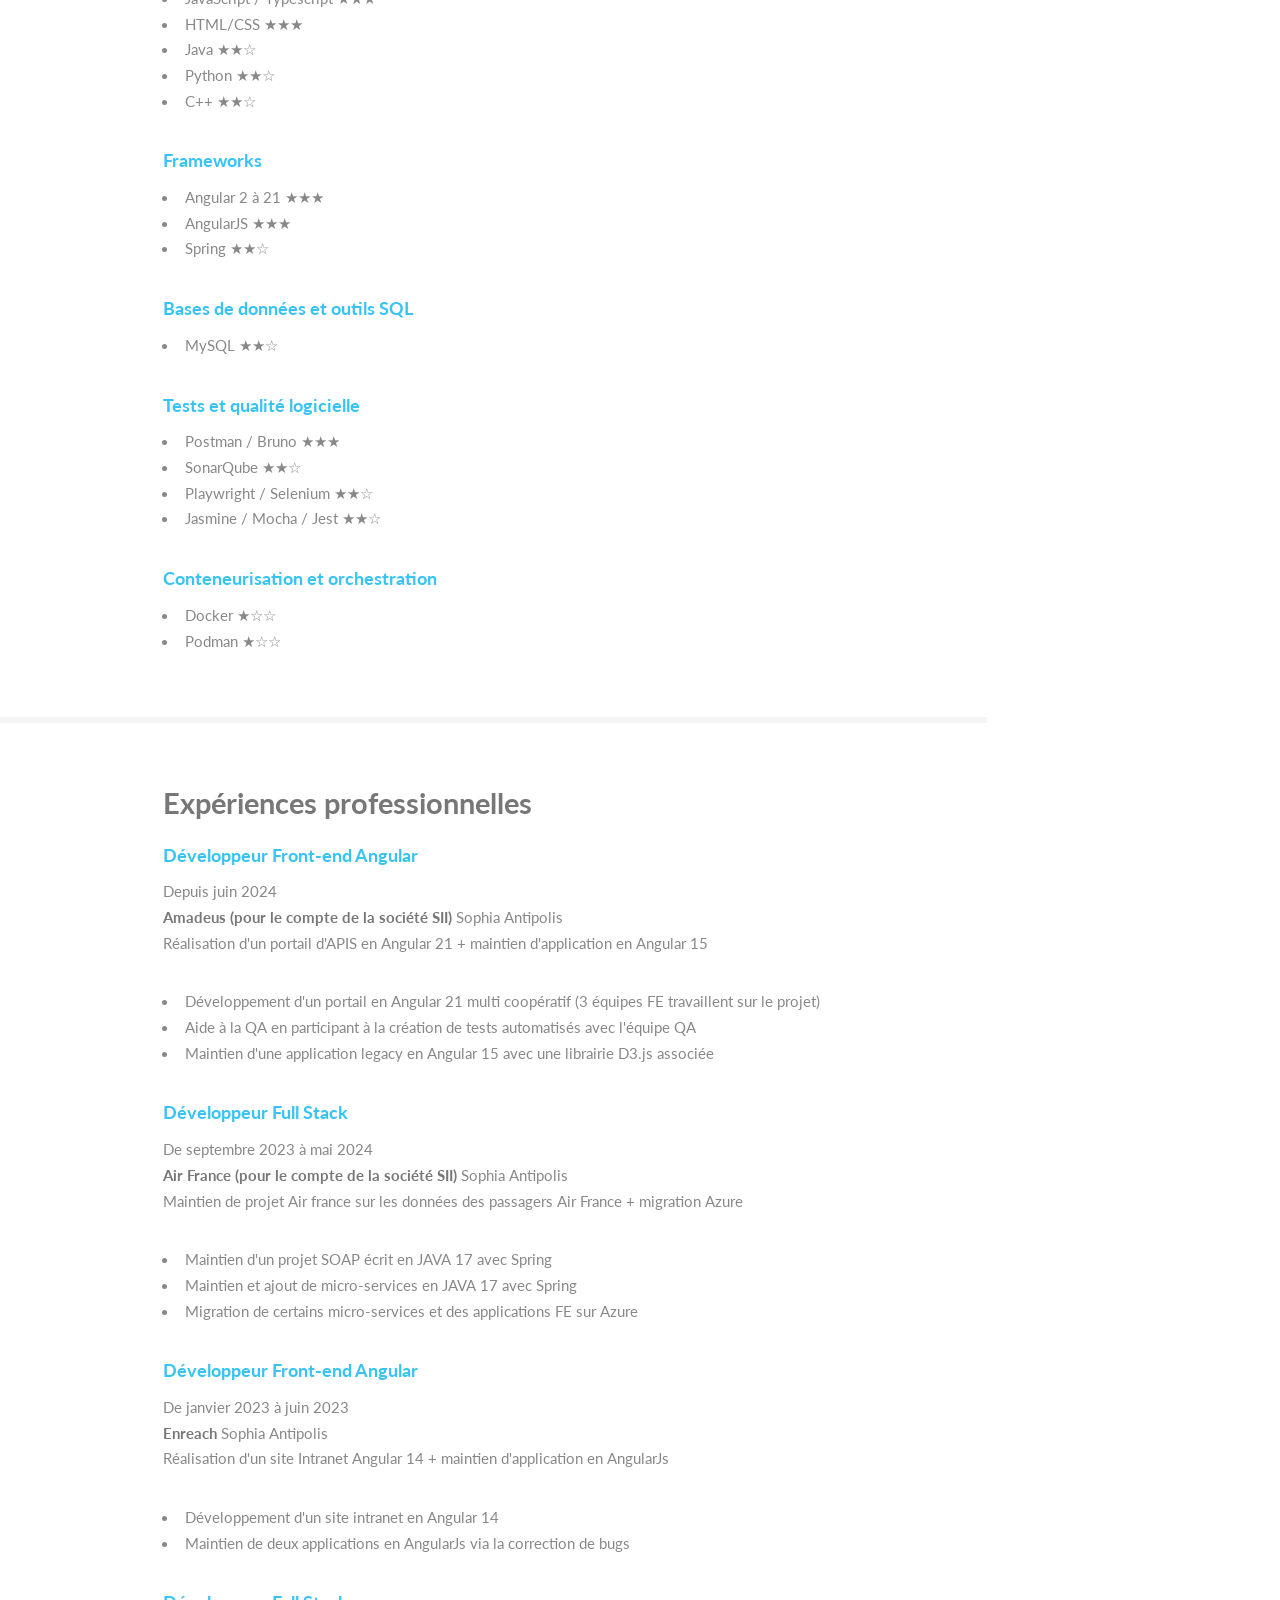
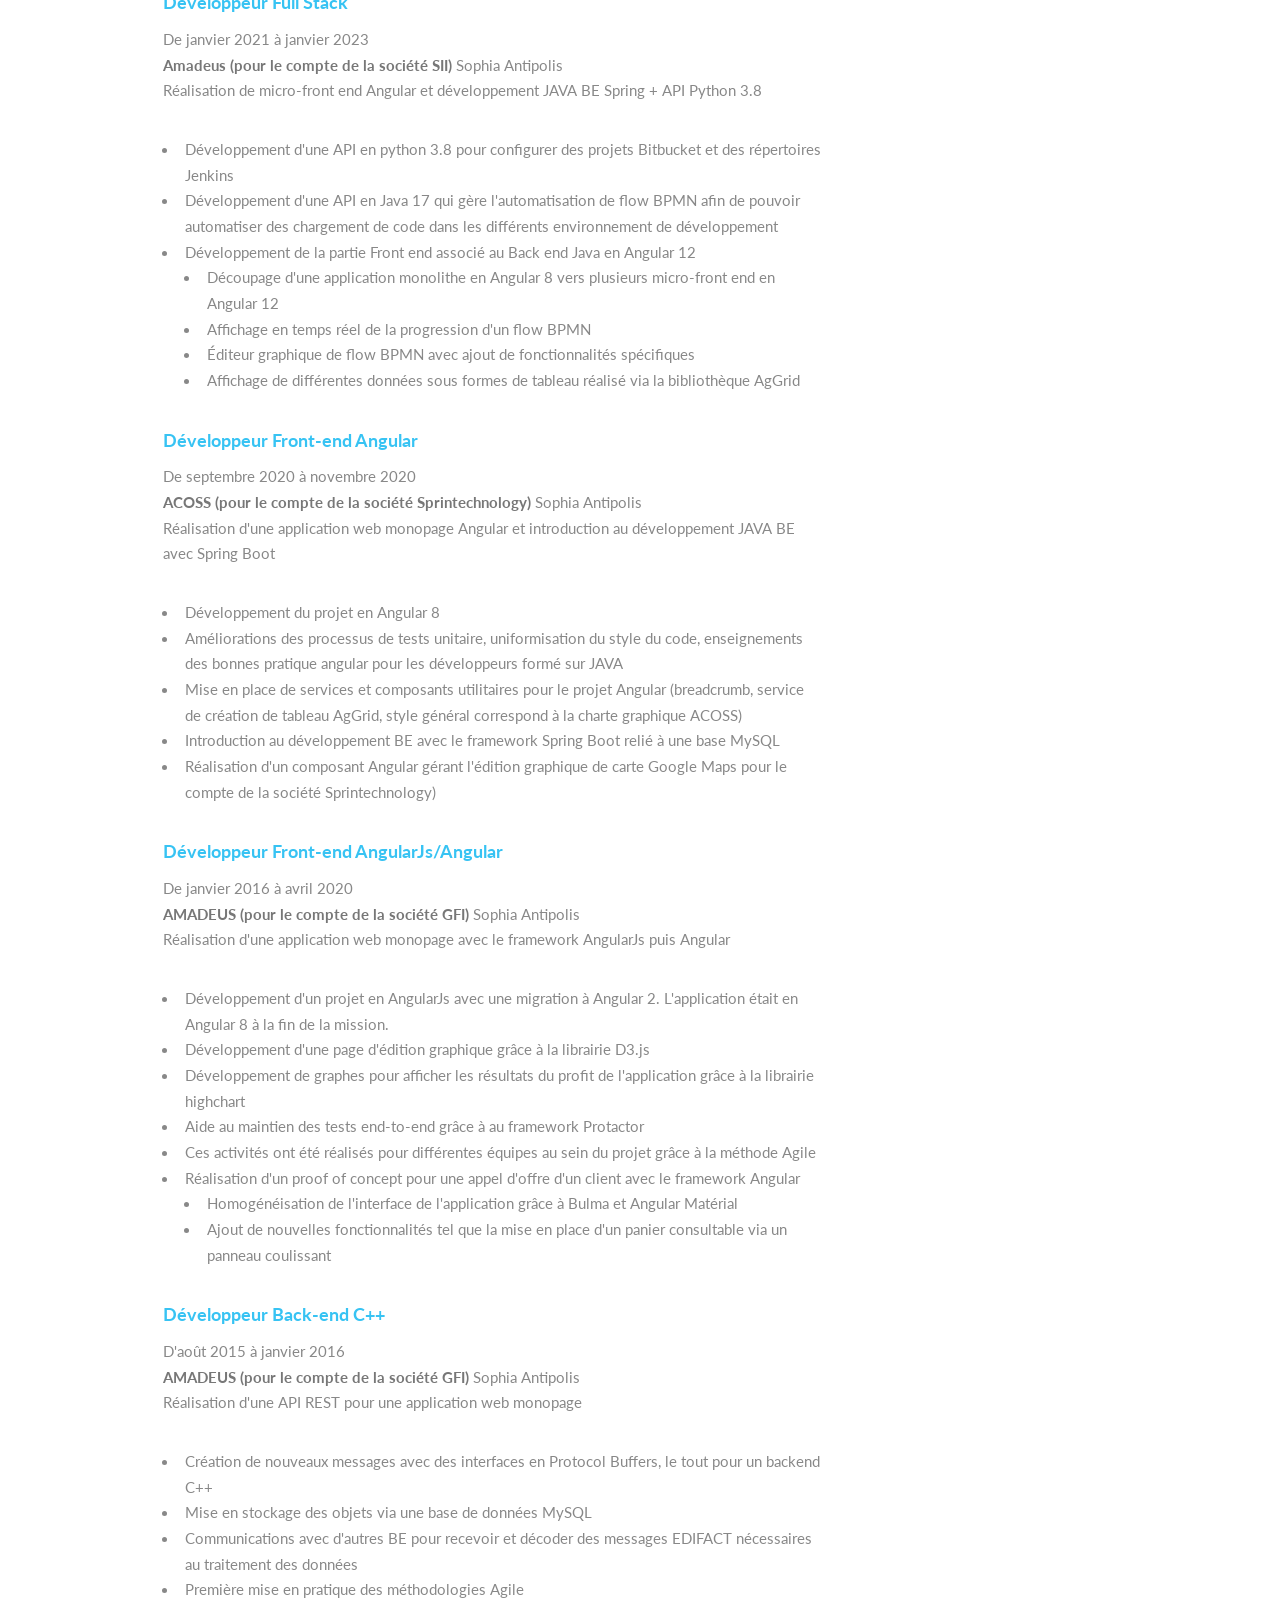
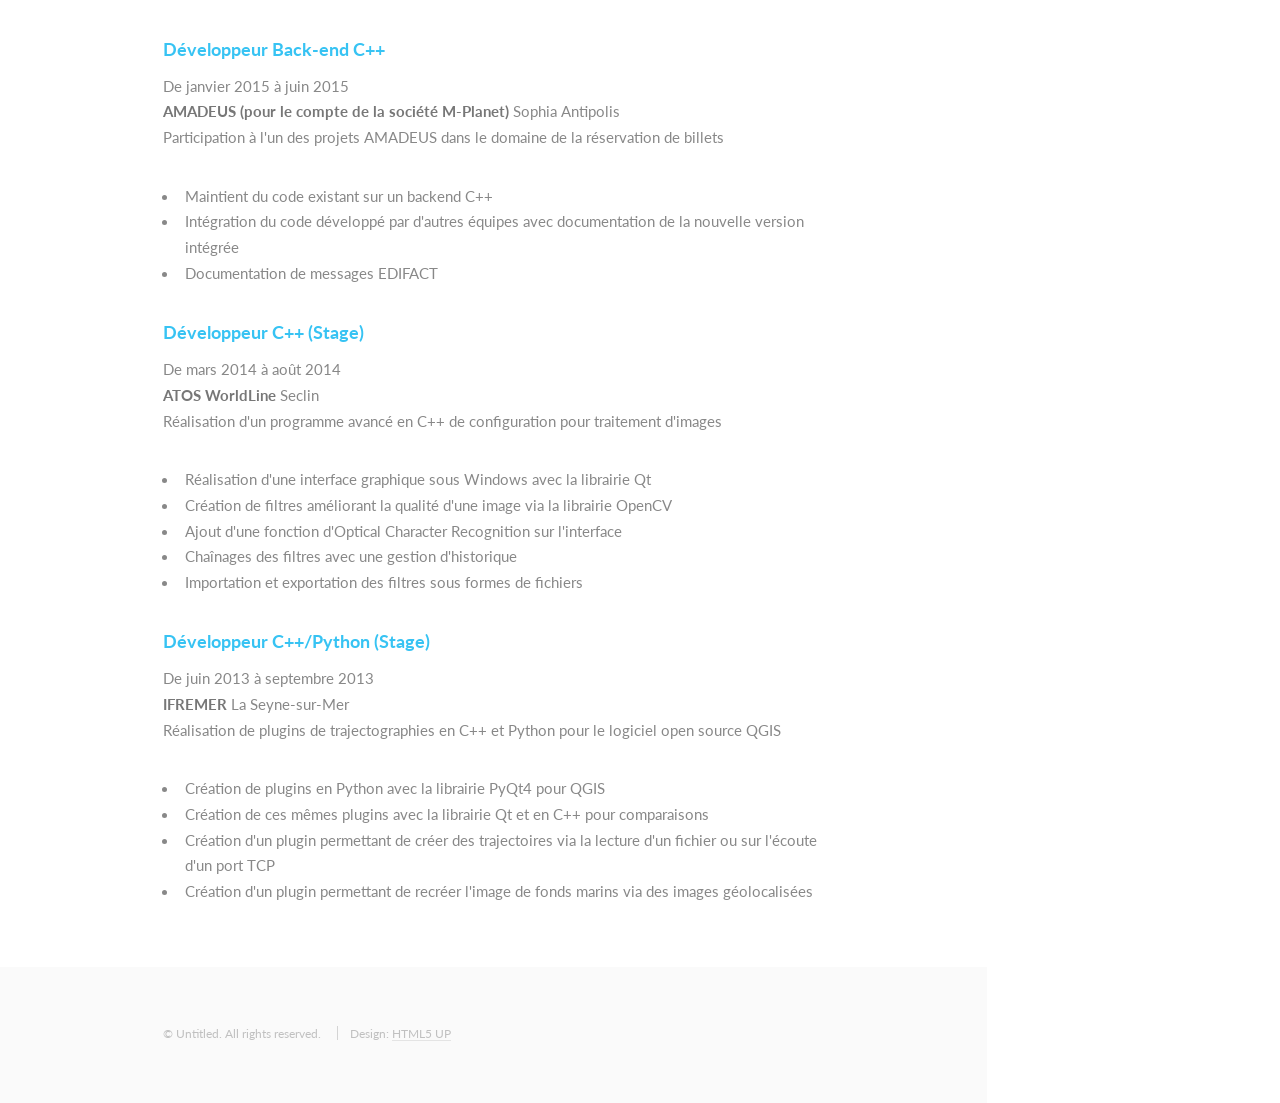
==== commit d5324f4e: "Change greeting from 'Hello World' to 'Goodbye World'" ====
--- a/index.html
+++ b/index.html
@@ -176,7 +176,7 @@
 
 					<article>
 						<h4 class="primary">Développeur Full Stack</h4>
-						<p>De Septembre 2023 à mai 2024 <strong><br />Air France (pour le compte de la société
+						<p>De septembre 2023 à mai 2024 <strong><br />Air France (pour le compte de la société
 								SII)</strong>
 							Sophia Antipolis<br />
 							Maintien de projet Air france sur les données des passagers Air France + migration Azure</p>
@@ -189,7 +189,7 @@
 
 					<article>
 						<h4 class="primary">Développeur Front-end Angular</h4>
-						<p>De Janvier 2023 à Juin 2023 <strong><br />Enreach</strong> Sophia Antipolis<br />
+						<p>De janvier 2023 à juin 2023 <strong><br />Enreach</strong> Sophia Antipolis<br />
 							Réalisation d'un site Intranet Angular 14 + maintien d'application en AngularJs</p>
 						<ul>
 							<li>Développement d'un site intranet en Angular 14</li>
